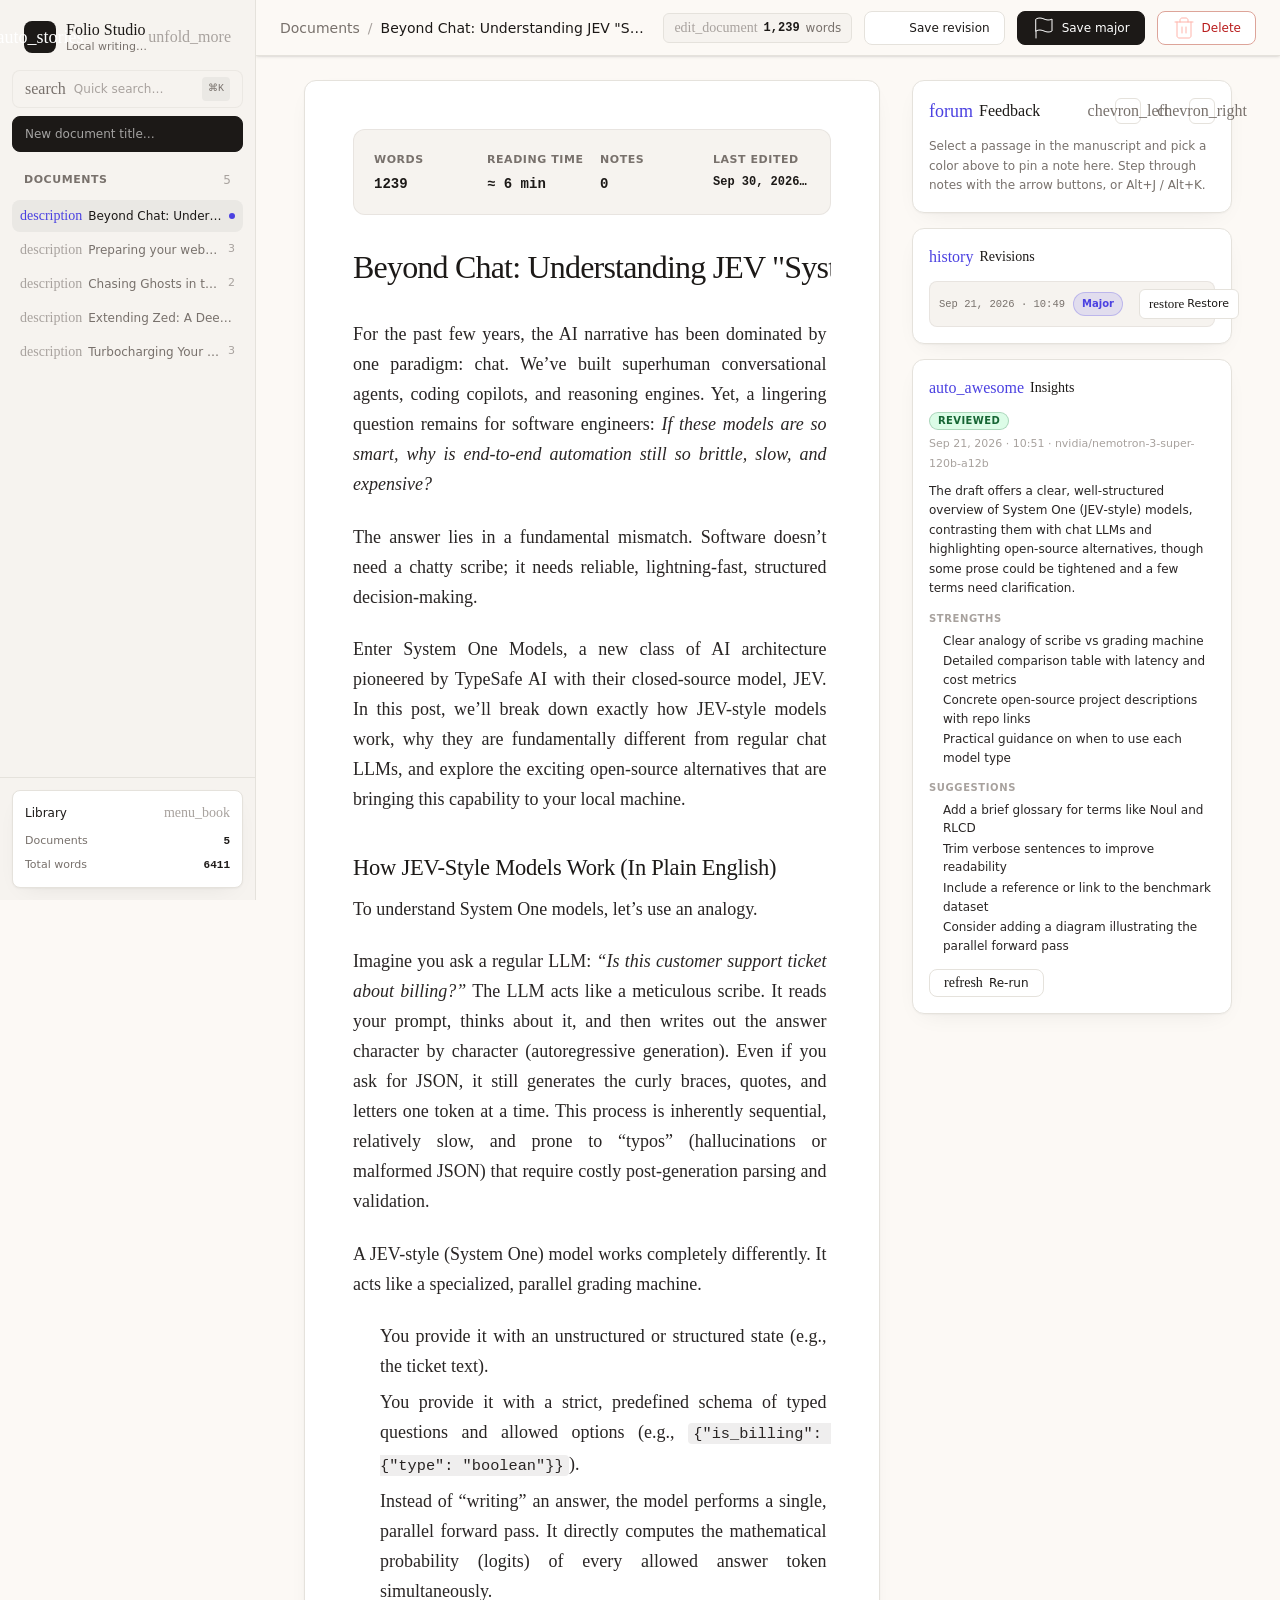
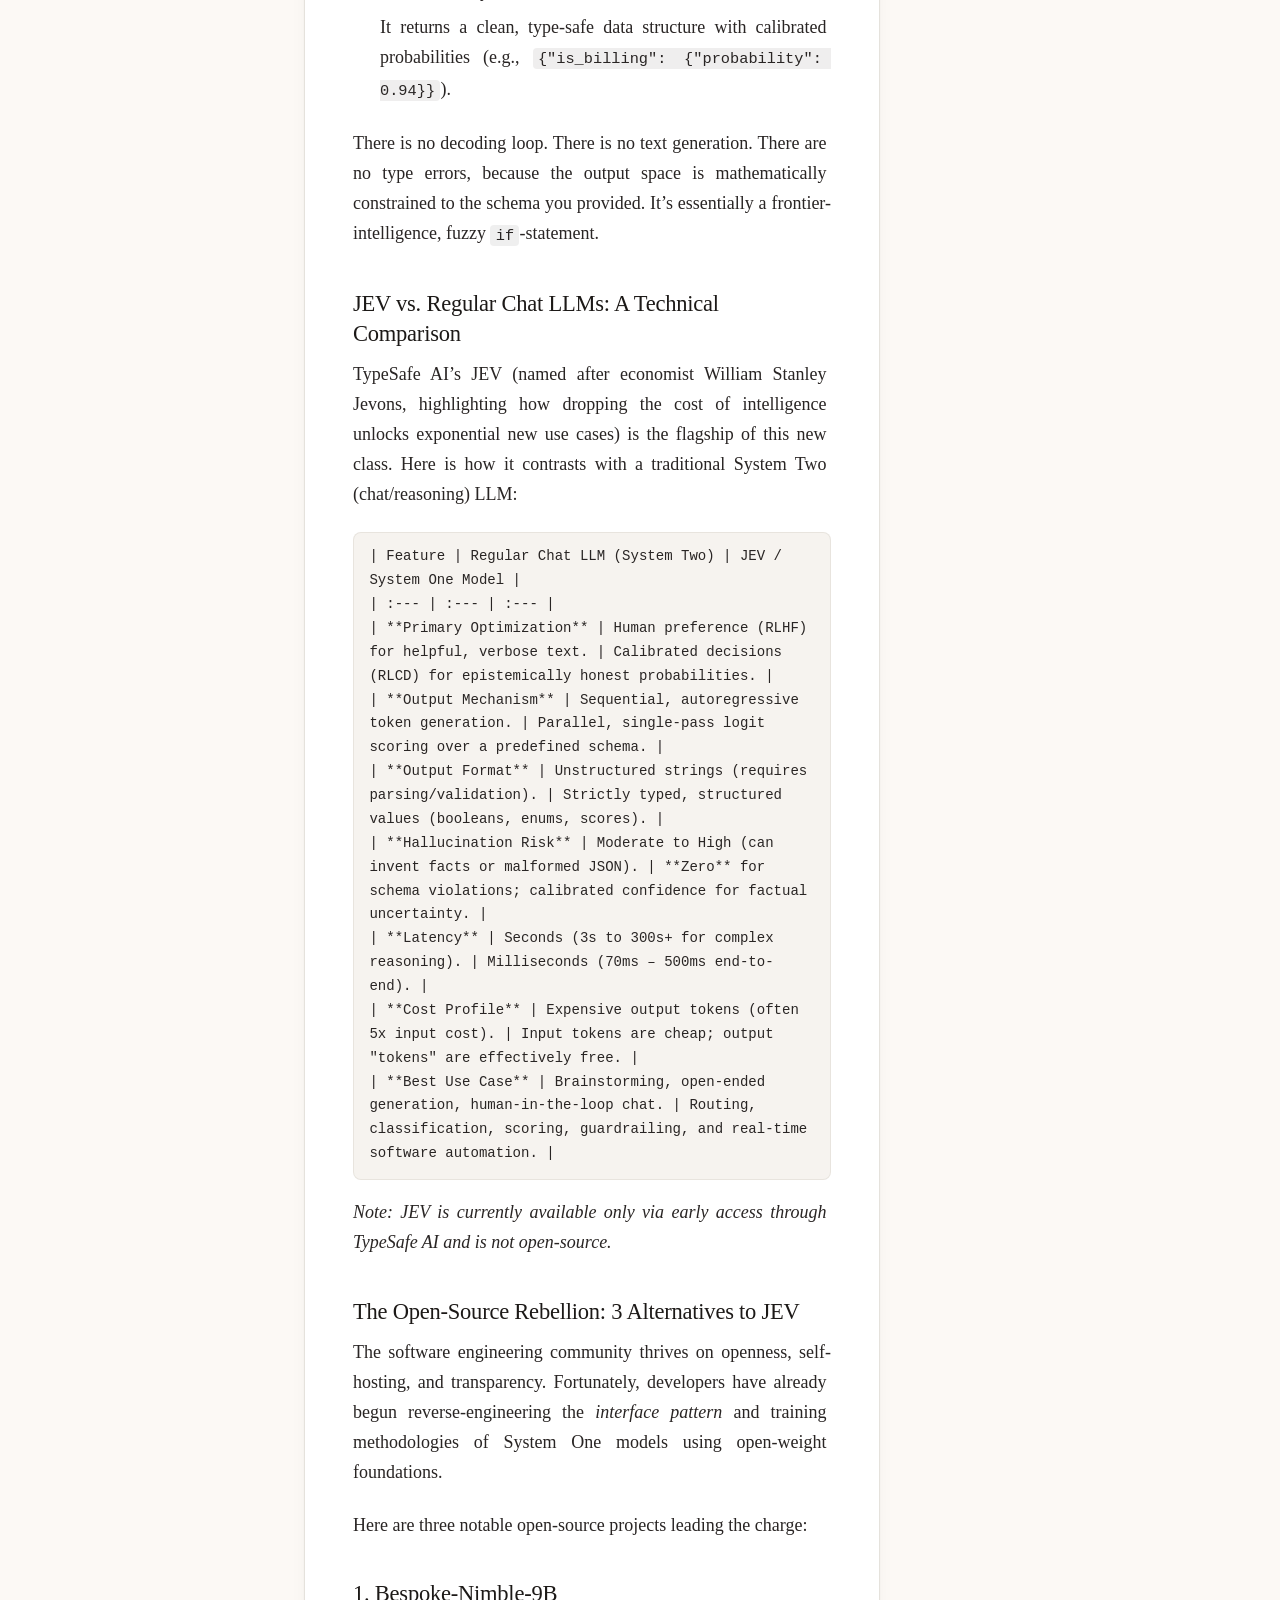
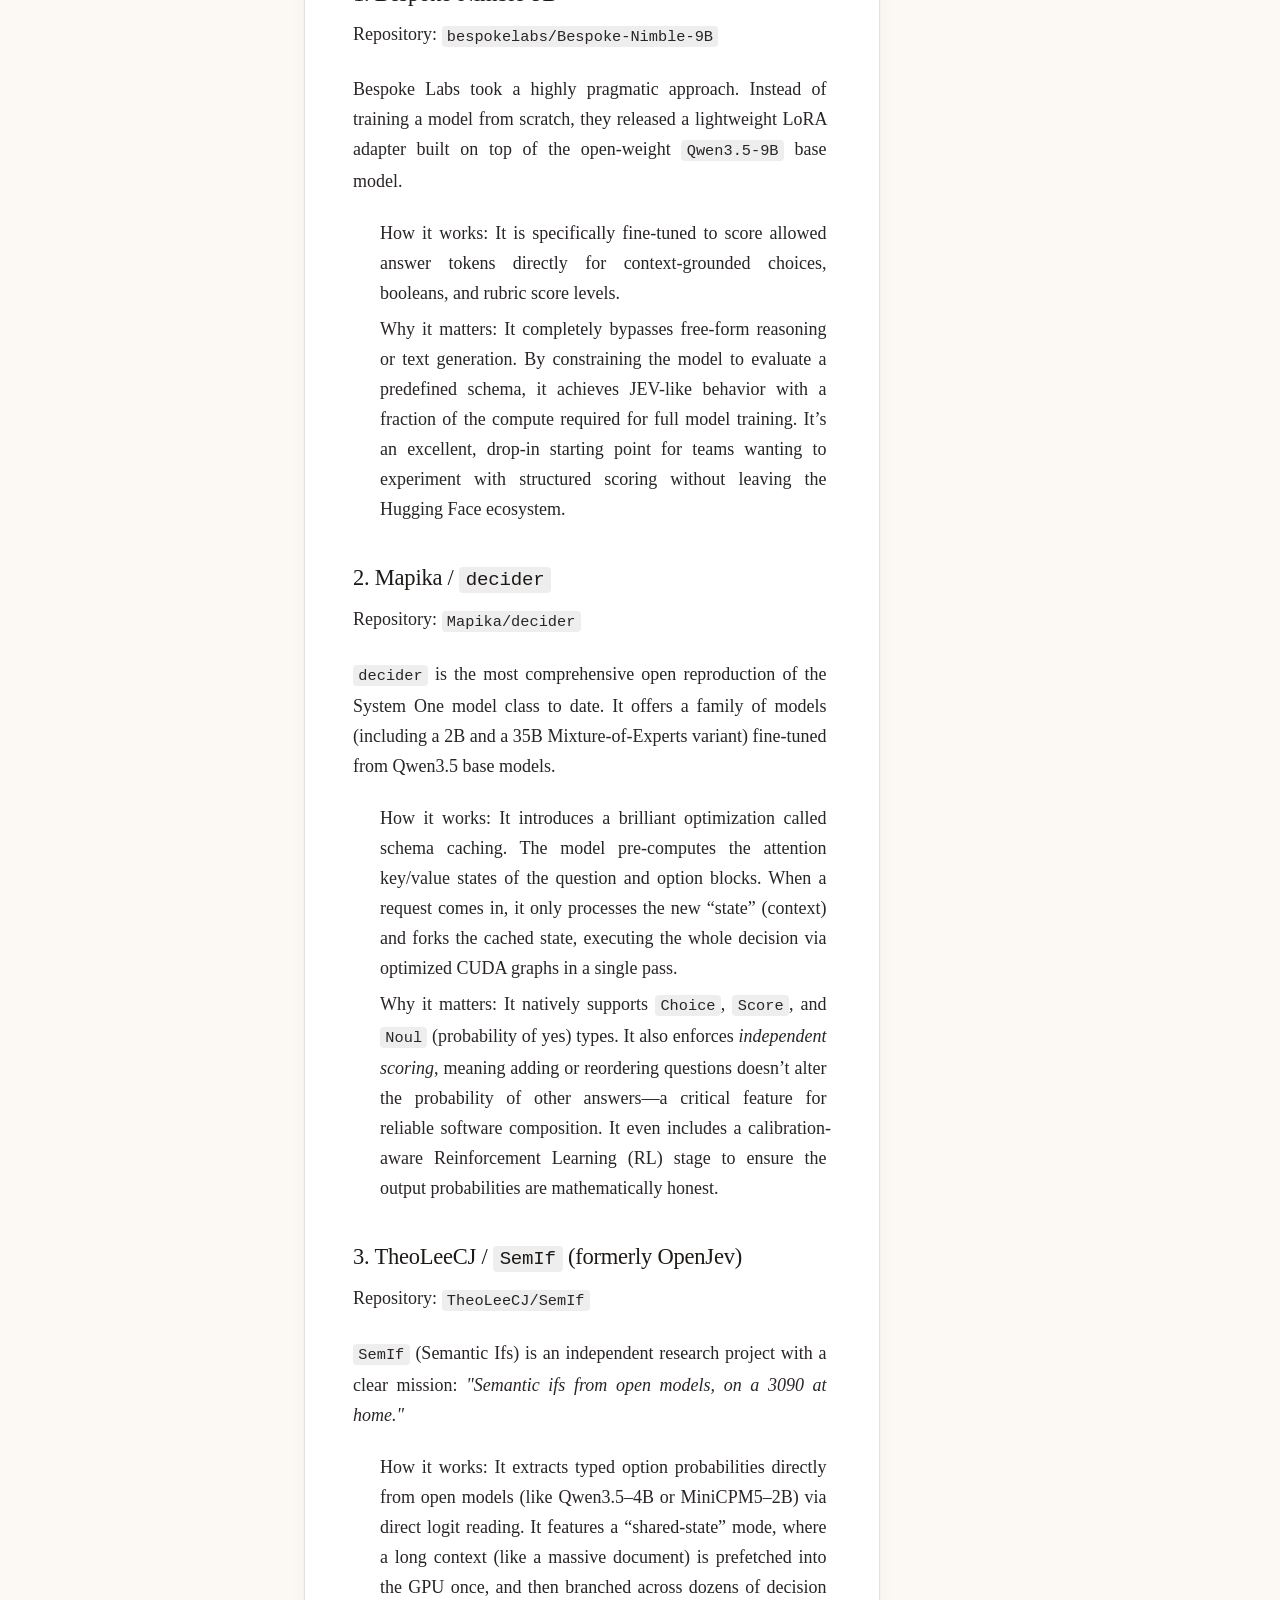
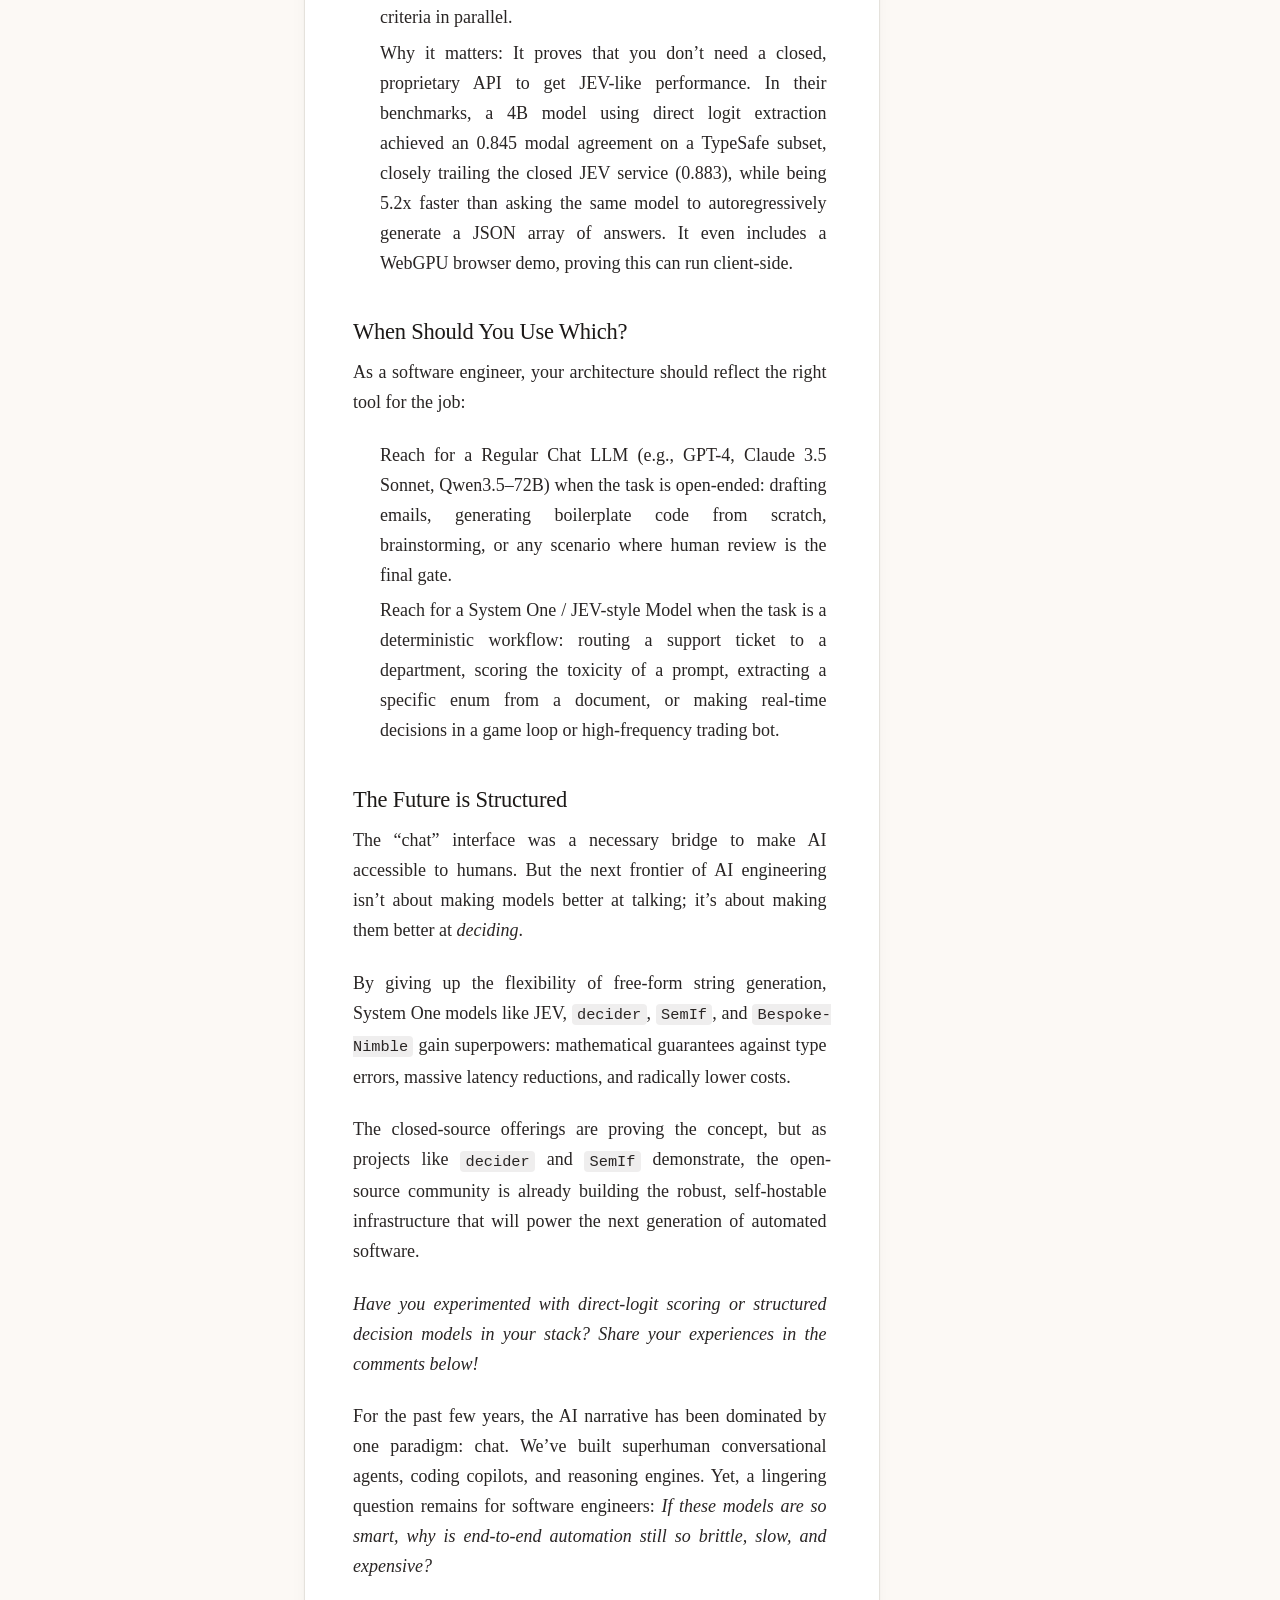
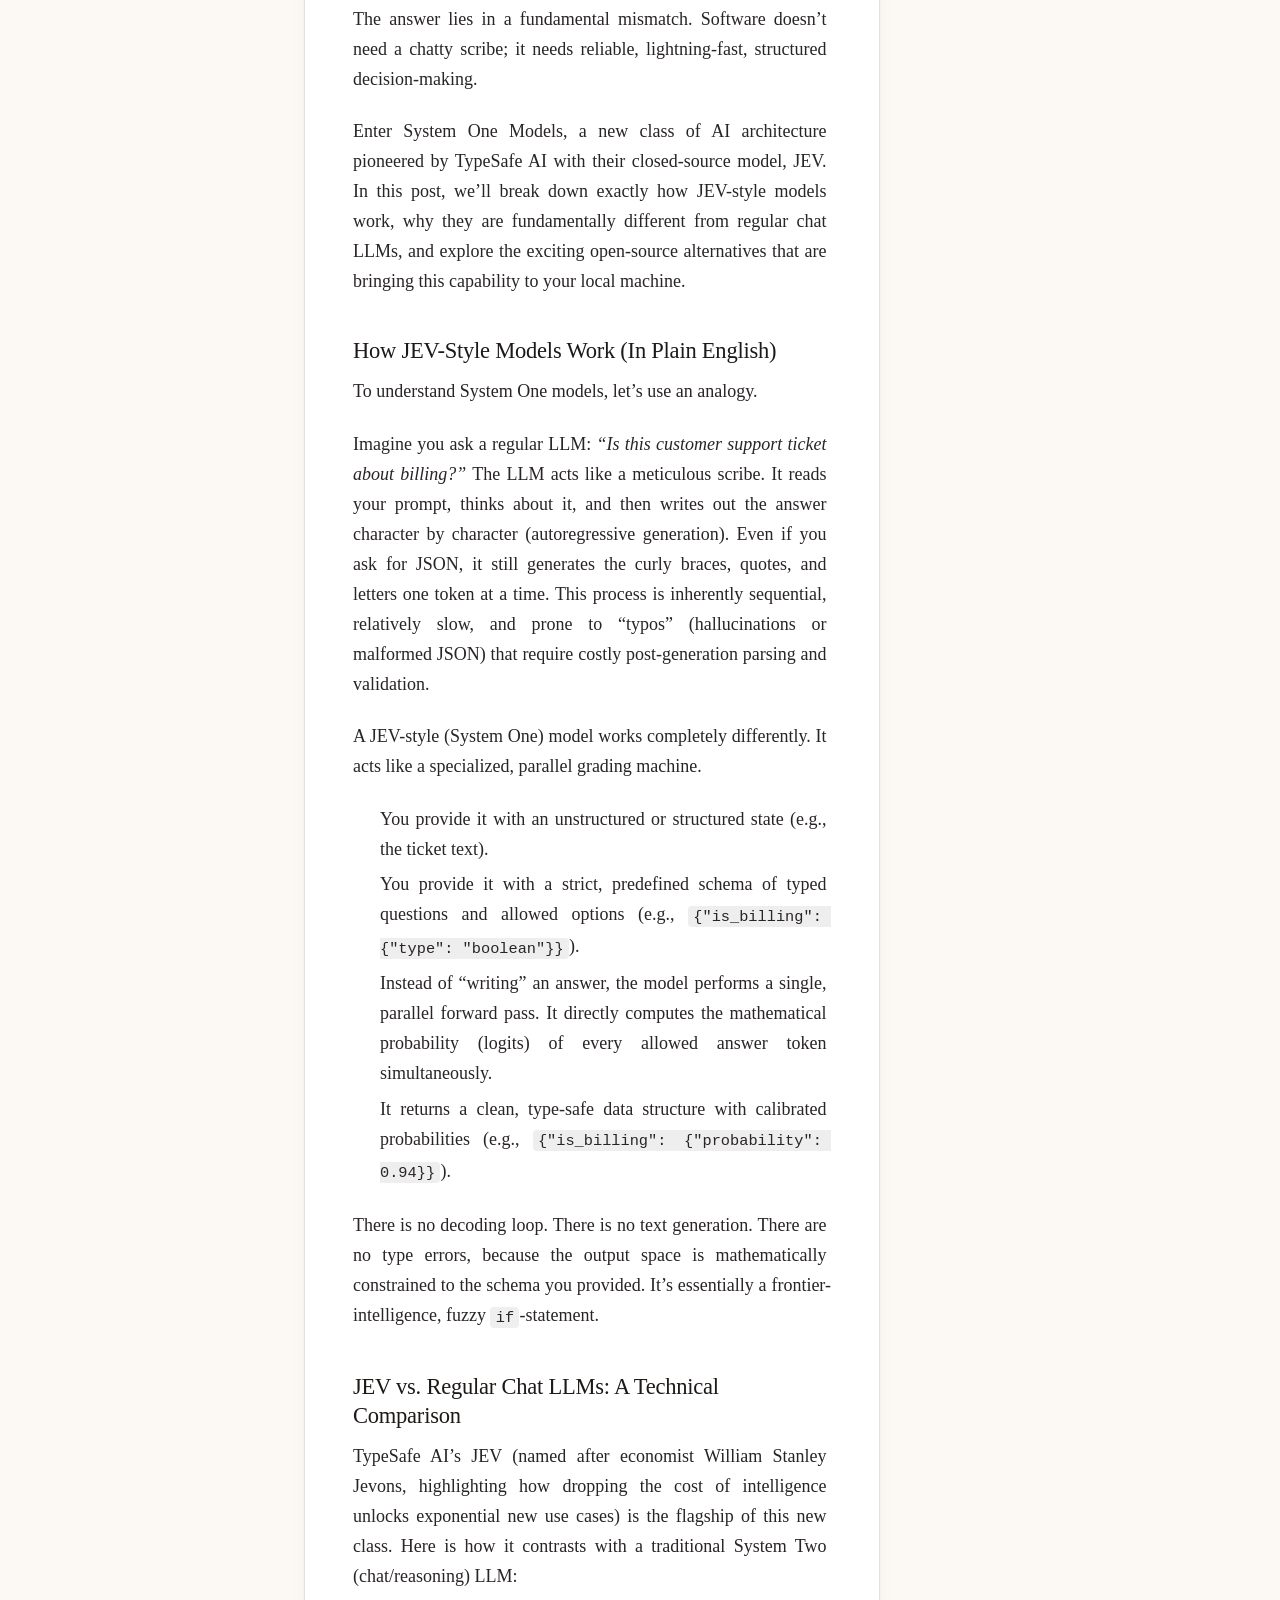
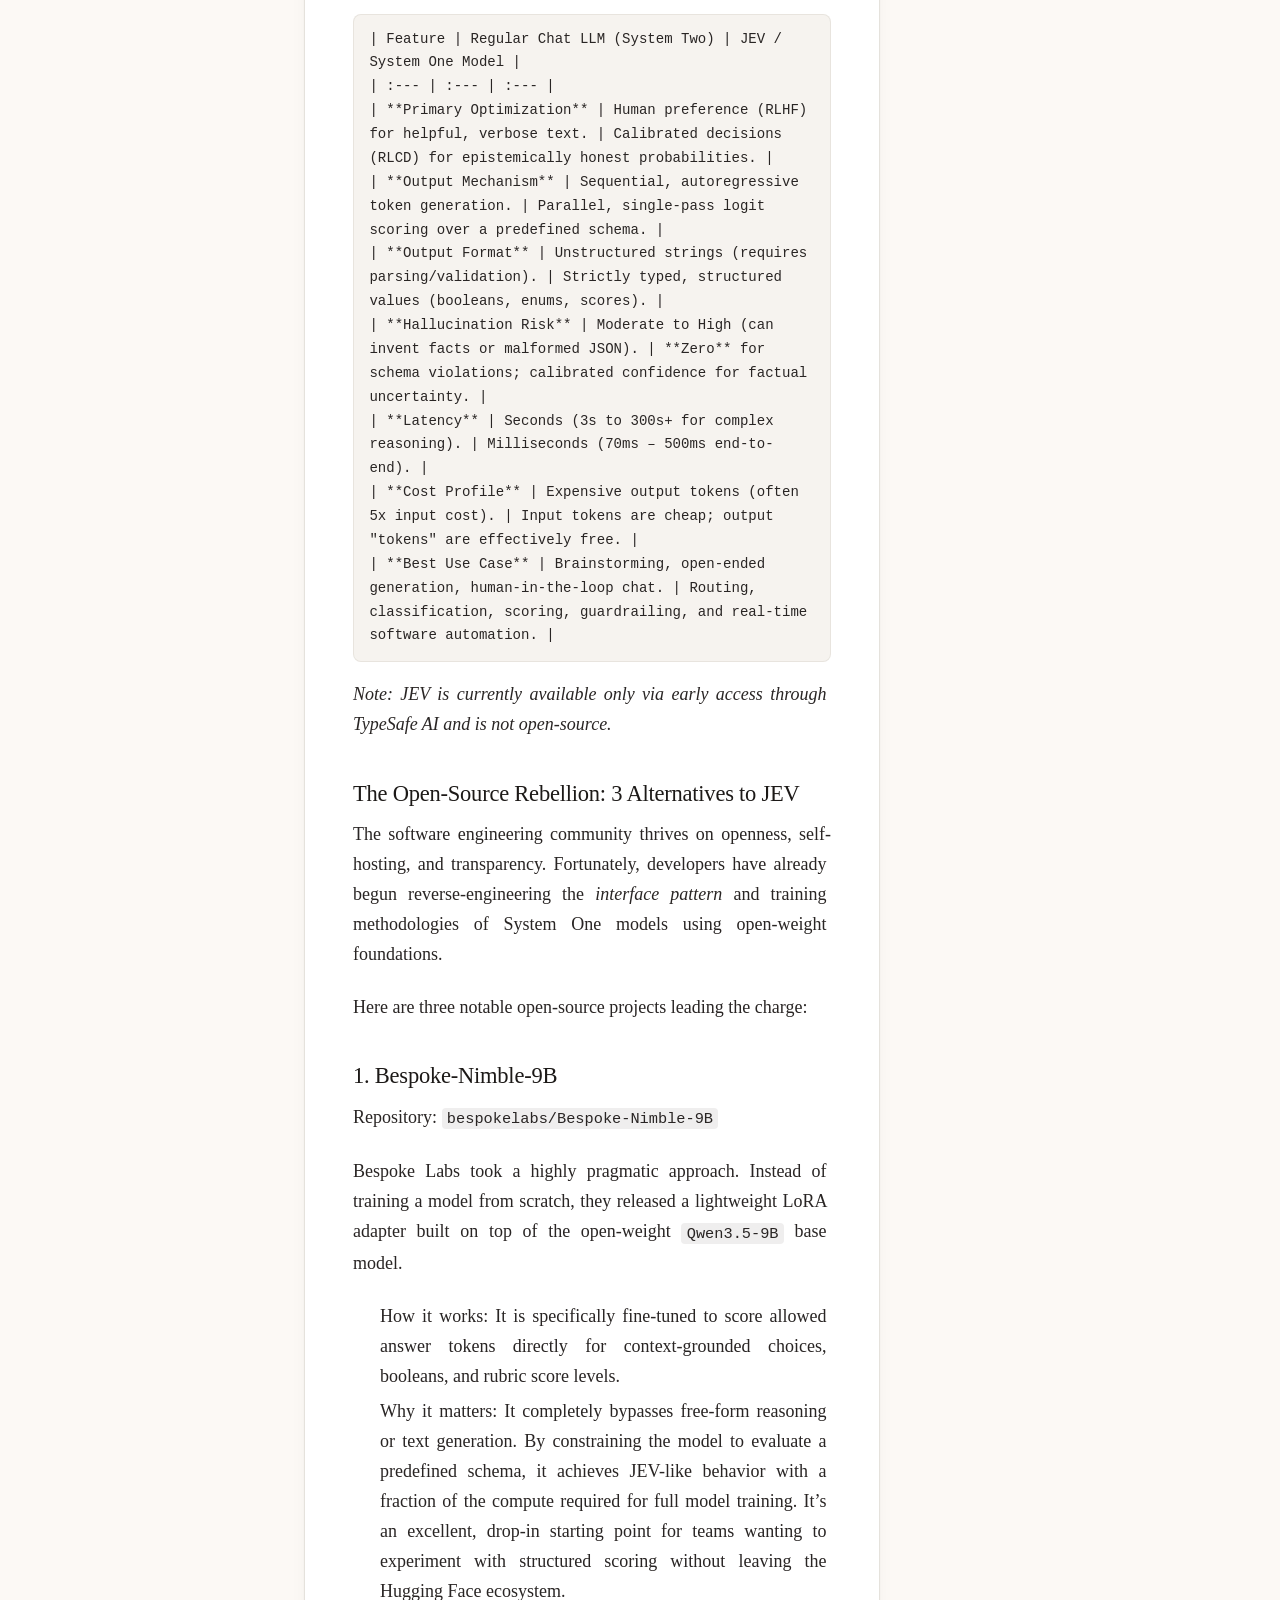
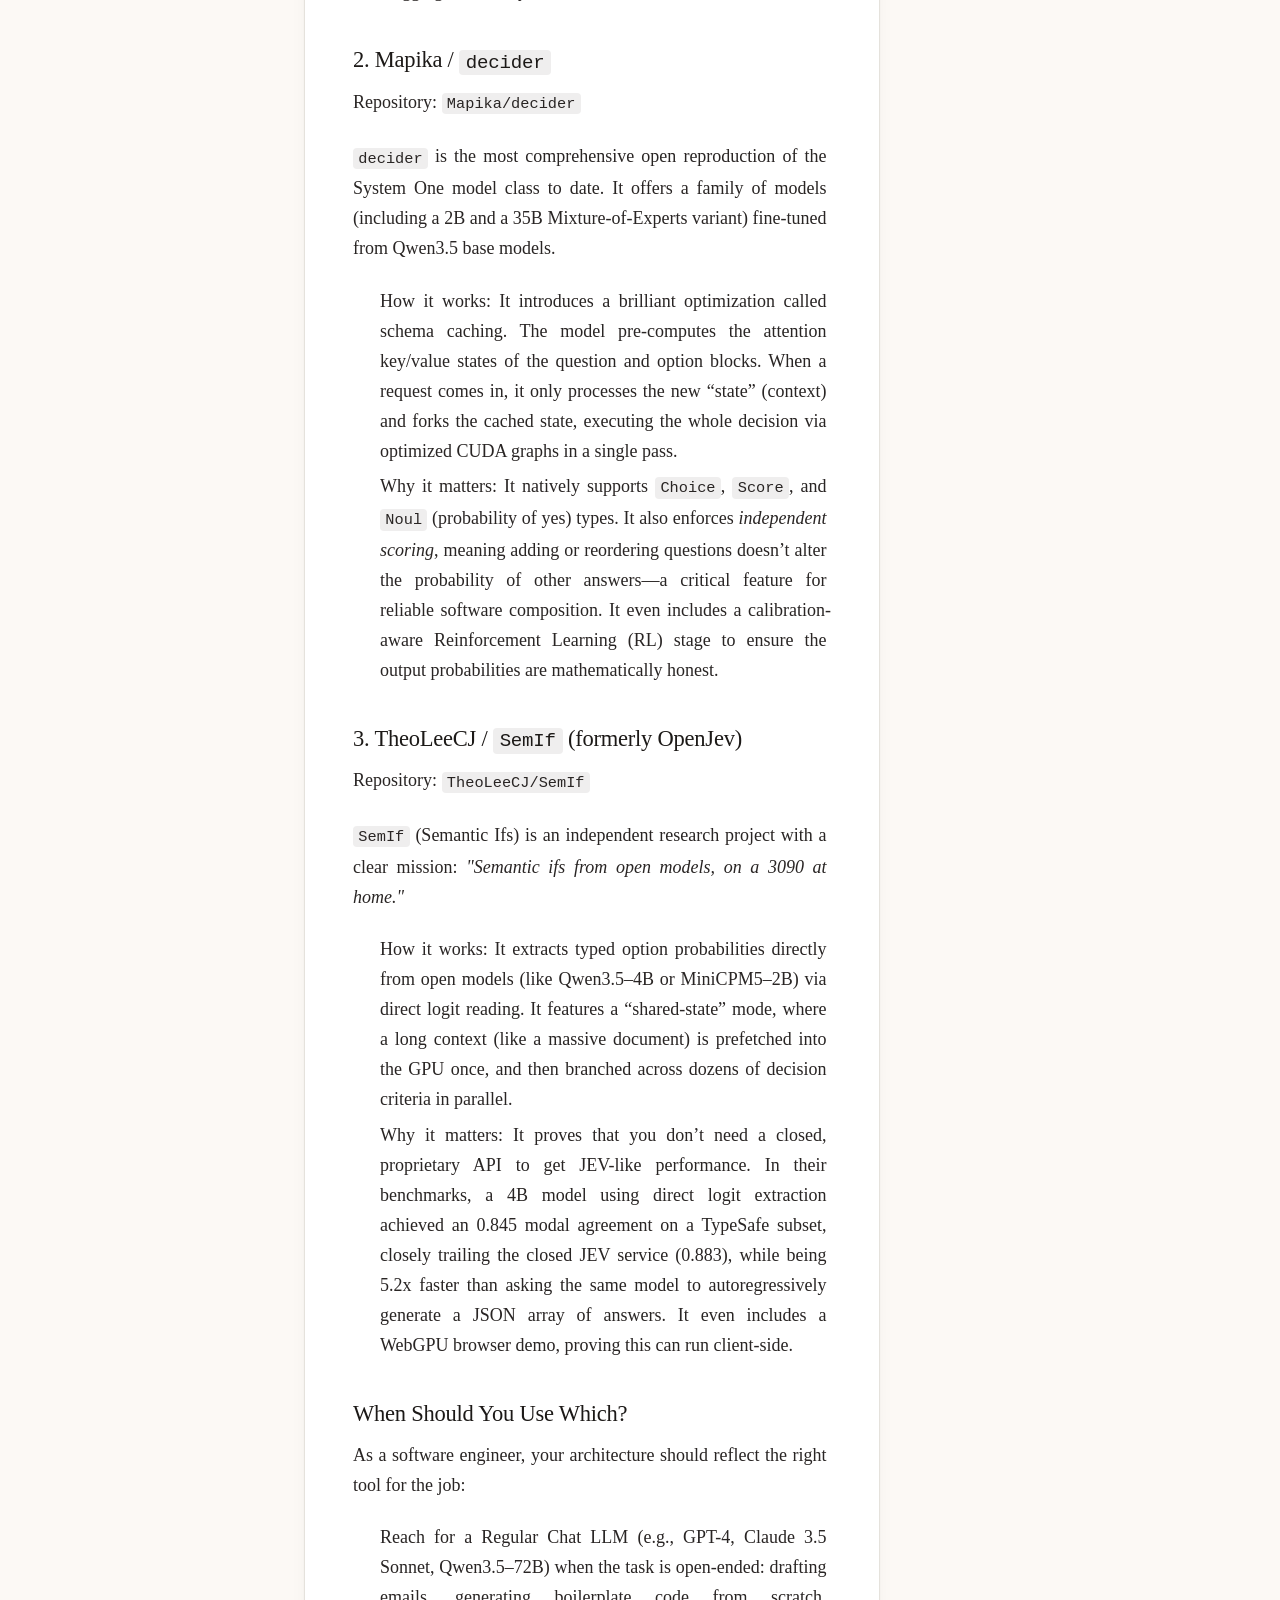
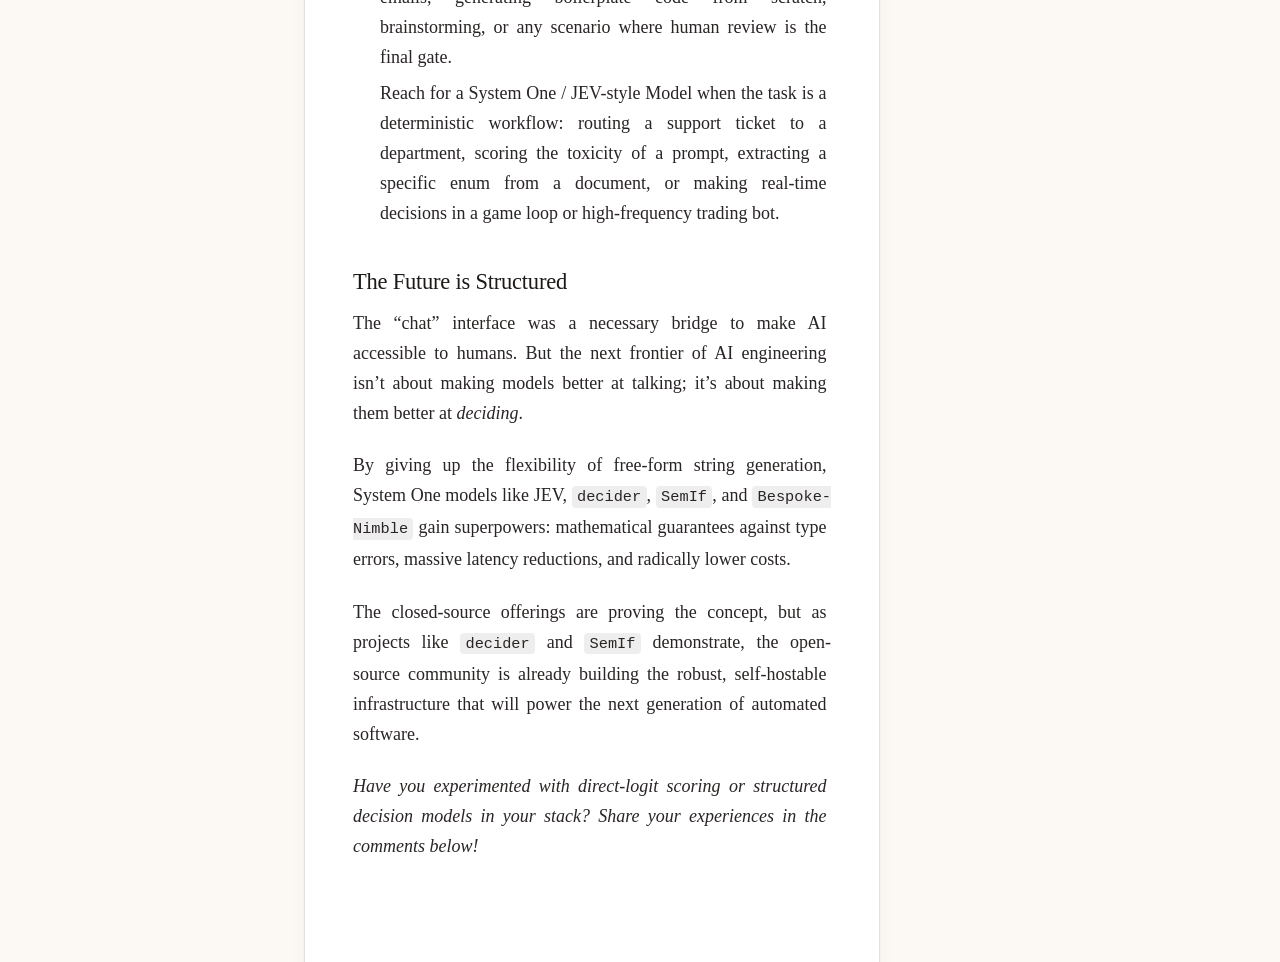
==== app_editor.html @ 04fc5bc9 "Update app_editor.html" ====
<!DOCTYPE html>
<!-- saved from url=(0080)https://writer.burro-powan.ts.net/documents/2bf9da29-5897-4792-b67c-17a2a3247270 -->
<html lang="en" data-darkreader-proxy-injected="true"><head><meta http-equiv="Content-Type" content="text/html; charset=UTF-8">
    <meta name="viewport" content="width=device-width, initial-scale=1">
    <meta name="color-scheme" content="light dark">
    <title>Beyond Chat: Understanding JEV Models</title>
    <link rel="stylesheet" href="./app_editor_files/app.css">
  <style data-tiptap-style="">.ProseMirror {
  position: relative;
}

.ProseMirror {
  word-wrap: break-word;
  white-space: pre-wrap;
  white-space: break-spaces;
  -webkit-font-variant-ligatures: none;
  font-variant-ligatures: none;
  font-feature-settings: "liga" 0; /* the above doesn't seem to work in Edge */
}

.ProseMirror [contenteditable="false"] {
  white-space: normal;
}

.ProseMirror [contenteditable="false"] [contenteditable="true"] {
  white-space: pre-wrap;
}

.ProseMirror pre {
  white-space: pre-wrap;
}

img.ProseMirror-separator {
  display: inline !important;
  border: none !important;
  margin: 0 !important;
  width: 0 !important;
  height: 0 !important;
}

.ProseMirror-gapcursor {
  display: none;
  pointer-events: none;
  position: absolute;
  margin: 0;
}

.ProseMirror-gapcursor:after {
  content: "";
  display: block;
  position: absolute;
  top: -2px;
  width: 20px;
  border-top: 1px solid black;
  animation: ProseMirror-cursor-blink 1.1s steps(2, start) infinite;
}

@keyframes ProseMirror-cursor-blink {
  to {
    visibility: hidden;
  }
}

.ProseMirror-hideselection *::selection {
  background: transparent;
}

.ProseMirror-hideselection *::-moz-selection {
  background: transparent;
}

.ProseMirror-hideselection * {
  caret-color: transparent;
}

.ProseMirror-focused .ProseMirror-gapcursor {
  display: block;
}</style><style>.htmx-indicator{opacity:0;visibility: hidden} .htmx-request .htmx-indicator, .htmx-request.htmx-indicator{opacity:1;visibility: visible;transition: opacity 200ms ease-in}</style></head>
  <body class="min-h-screen bg-page font-ui text-ink antialiased">
    
<aside class="fixed inset-y-0 left-0 z-40 flex w-64 select-none flex-col overflow-hidden border-r border-line bg-panel">
  
  <div class="px-3 pb-1 pt-3">
    <a href="https://writer.burro-powan.ts.net/" class="group flex items-center justify-between rounded-lg px-3 py-2 transition-colors hover:bg-hover">
      <span class="flex min-w-0 items-center gap-2.5">
        <span class="flex h-8 w-8 shrink-0 items-center justify-center rounded-lg bg-primary text-on-primary">
          <span class="material-symbols-outlined text-lg">auto_stories</span>
        </span>
        <span class="flex min-w-0 flex-col">
          <span class="truncate font-prose text-base font-medium leading-tight text-bright">Folio Studio</span>
          <span class="truncate text-[11px] leading-tight text-muted">Local writing workshop</span>
        </span>
      </span>
      <span class="material-symbols-outlined text-base text-faint transition-colors group-hover:text-muted">unfold_more</span>
    </a>
  </div>

  
  <div class="px-3 pb-2 pt-1">
    <label class="flex cursor-text items-center gap-2 rounded-lg border border-line/60 bg-well px-3 py-1.5 text-muted transition-colors hover:text-ink focus-within:border-accent/60 focus-within:text-ink">
      <span class="material-symbols-outlined text-base">search</span>
      <input id="doc-search" type="text" placeholder="Quick search…" class="min-w-0 flex-1 bg-transparent text-xs text-ink placeholder:text-faint focus:outline-none">
      <span class="rounded bg-active px-1.5 py-0.5 font-mono text-[10px] font-medium text-muted">⌘K</span>
    </label>
  </div>

  
  <div class="px-3 pb-3">
    <form method="post" action="https://writer.burro-powan.ts.net/documents">
      <input type="text" name="title" required="" maxlength="200" placeholder="New document title…" class="h-9 w-full rounded-lg border border-primary bg-primary px-3 text-xs font-medium text-on-primary placeholder:text-on-primary/60 focus:outline-none focus:ring-1 focus:ring-accent">
    </form>
  </div>

  
  <nav class="flex-1 overflow-y-auto px-3 pb-4">
    <div class="flex items-center justify-between px-3 py-1.5">
      <span class="text-[11px] font-semibold uppercase tracking-wider text-muted">Documents</span>
      <span class="text-xs font-medium text-faint">5</span>
    </div>
    <div id="doc-list" class="mt-1 space-y-0.5">
      
      <a href="https://writer.burro-powan.ts.net/documents/2bf9da29-5897-4792-b67c-17a2a3247270" data-title="Beyond Chat: Understanding JEV Models" class="doc-filter-row group flex items-center gap-1.5 rounded-lg px-2 py-1.5 text-xs transition-colors bg-active font-medium text-ink">
        <span class="material-symbols-outlined text-sm text-accent">description</span>
        <span class="min-w-0 flex-1 truncate">Beyond Chat: Understanding JEV Models</span>
        
        
        <span class="h-1.5 w-1.5 shrink-0 rounded-full bg-accent"></span>
        
      </a>
      
      <a href="https://writer.burro-powan.ts.net/documents/c656e69a-06a8-45d2-a833-303d5b668616" data-title="Preparing your website or app for Black&nbsp;Friday" class="doc-filter-row group flex items-center gap-1.5 rounded-lg px-2 py-1.5 text-xs transition-colors text-muted hover:bg-hover hover:text-ink">
        <span class="material-symbols-outlined text-sm text-faint group-hover:text-muted">description</span>
        <span class="min-w-0 flex-1 truncate">Preparing your website or app for Black&nbsp;Friday</span>
        
        <span class="text-[11px] font-medium text-faint">3</span>
        
        
      </a>
      
      <a href="https://writer.burro-powan.ts.net/documents/ddf5c2e3-0e34-4d1f-b334-9a085a2d91da" data-title="Chasing Ghosts in the Machine: Debugging a File Descriptor Leak in Python’s exchangelib" class="doc-filter-row group flex items-center gap-1.5 rounded-lg px-2 py-1.5 text-xs transition-colors text-muted hover:bg-hover hover:text-ink">
        <span class="material-symbols-outlined text-sm text-faint group-hover:text-muted">description</span>
        <span class="min-w-0 flex-1 truncate">Chasing Ghosts in the Machine: Debugging a File Descriptor Leak in Python’s exchangelib</span>
        
        <span class="text-[11px] font-medium text-faint">2</span>
        
        
      </a>
      
      <a href="https://writer.burro-powan.ts.net/documents/76bc5e8b-1538-4b2d-88b9-bdb296cc49e7" data-title="Extending Zed: A Deep Dive into Building the pylyzer-zed Language Server Extension" class="doc-filter-row group flex items-center gap-1.5 rounded-lg px-2 py-1.5 text-xs transition-colors text-muted hover:bg-hover hover:text-ink">
        <span class="material-symbols-outlined text-sm text-faint group-hover:text-muted">description</span>
        <span class="min-w-0 flex-1 truncate">Extending Zed: A Deep Dive into Building the pylyzer-zed Language Server Extension</span>
        
        
      </a>
      
      <a href="https://writer.burro-powan.ts.net/documents/be77ddf0-6e7c-4039-9af1-504c463198b2" data-title="Turbocharging Your Python&nbsp;Workflow" class="doc-filter-row group flex items-center gap-1.5 rounded-lg px-2 py-1.5 text-xs transition-colors text-muted hover:bg-hover hover:text-ink">
        <span class="material-symbols-outlined text-sm text-faint group-hover:text-muted">description</span>
        <span class="min-w-0 flex-1 truncate">Turbocharging Your Python&nbsp;Workflow</span>
        
        <span class="text-[11px] font-medium text-faint">3</span>
        
        
      </a>
      
    </div>
  </nav>

  
  <div class="border-t border-line p-3">
    <div class="elev rounded-lg border border-line bg-card p-3">
      <div class="mb-2 flex items-center justify-between">
        <span class="text-xs font-medium text-ink">Library</span>
        <span class="material-symbols-outlined text-sm text-faint">menu_book</span>
      </div>
      <div class="flex items-center justify-between text-[11px] text-muted">
        <span>Documents</span>
        <span class="font-mono font-semibold text-ink">5</span>
      </div>
      <div class="mt-1 flex items-center justify-between text-[11px] text-muted">
        <span>Total words</span>
        <span class="font-mono font-semibold text-ink">6411</span>
      </div>
    </div>
  </div>
</aside>

<div class="pl-64">
  <header class="fixed left-64 right-0 top-0 z-30 h-14 border-b border-line bg-page/95 shadow-sm backdrop-blur-md">
    <div class="flex h-14 w-full items-center justify-between gap-4 px-6">
      <nav class="flex min-w-0 items-center gap-2 text-sm">
        <a href="https://writer.burro-powan.ts.net/" class="shrink-0 text-muted transition-colors hover:text-ink">Documents</a>
        <span class="shrink-0 text-faint">/</span>
        <span id="crumb-title" class="truncate font-medium text-ink">Beyond Chat: Understanding JEV "System One" Models and Their Open-Source Alternatives</span>
      </nav>
      <div class="flex shrink-0 items-center gap-3">
        <div class="flex items-center gap-1.5 rounded-md border border-line bg-panel px-2.5 py-1 text-xs text-muted">
          <span class="material-symbols-outlined text-sm text-faint">edit_document</span>
          <span id="word-count" class="font-mono font-semibold text-ink">1,239</span>
          <span>words</span>
        </div>
        <button id="save-revision" class="btn" hx-post="/documents/2bf9da29-5897-4792-b67c-17a2a3247270/revisions" hx-vals="{&quot;is_major&quot;: &quot;false&quot;}" hx-target="#revision-list" title="Snapshot the working copy">
<svg xmlns="http://www.w3.org/2000/svg" width="24" height="24" viewBox="0 0 24 24" fill="none" stroke="#fff" stroke-width="1" stroke-linecap="round" stroke-linejoin="round"><path d="M10 2v3a1 1 0 0 0 1 1h5"></path><path d="M18 18v-6a1 1 0 0 0-1-1h-6a1 1 0 0 0-1 1v6"></path><path d="M18 22H4a2 2 0 0 1-2-2V6"></path><path d="M8 18a2 2 0 0 1-2-2V4a2 2 0 0 1 2-2h9.172a2 2 0 0 1 1.414.586l2.828 2.828A2 2 0 0 1 22 6.828V16a2 2 0 0 1-2.01 2z"></path></svg> 
          Save revision
        </button>
        <button id="save-major" class="btn btn-primary" hx-post="/documents/2bf9da29-5897-4792-b67c-17a2a3247270/revisions" hx-vals="{&quot;is_major&quot;: &quot;true&quot;}" hx-target="#revision-list" title="Snapshot and flag as a milestone">
<svg xmlns="http://www.w3.org/2000/svg" width="24" height="24" viewBox="0 0 24 24" fill="none" stroke="#fff" stroke-width="1" stroke-linecap="round" stroke-linejoin="round"><path d="M4 15s1-1 4-1 5 2 8 2 4-1 4-1V3s-1 1-4 1-5-2-8-2-4 1-4 1z"></path><line x1="4" x2="4" y1="22" y2="15"></line></svg> 
          Save major
        </button>
        <button id="delete-doc" class="btn btn-danger" hx-delete="/documents/2bf9da29-5897-4792-b67c-17a2a3247270" hx-swap="none">
<svg xmlns="http://www.w3.org/2000/svg" width="24" height="24" viewBox="0 0 24 24" fill="none" stroke="#ffb4ab" stroke-width="1" stroke-linecap="round" stroke-linejoin="round"><path d="M3 6h18"></path><path d="M19 6v14c0 1-1 2-2 2H7c-1 0-2-1-2-2V6"></path><path d="M8 6V4c0-1 1-2 2-2h4c1 0 2 1 2 2v2"></path><line x1="10" x2="10" y1="11" y2="17"></line><line x1="14" x2="14" y1="11" y2="17"></line></svg> 
          Delete
        </button>
      </div>
    </div>
  </header>

  <main class="mx-auto flex w-full max-w-[1440px] flex-col items-start gap-8 px-6 pt-20 lg:px-12 xl:flex-row">
    
    <section class="w-full min-w-0 max-w-[800px] xl:mx-0">
      <article class="elev relative w-full rounded-xl border border-line bg-card p-8 sm:p-12">
        <div class="mb-8 rounded-xl border border-line/80 bg-well p-5">
          <div class="grid grid-cols-2 gap-4 md:grid-cols-4">
            <div>
              <span class="block text-[11px] font-semibold uppercase tracking-wider text-muted">Words</span>
              <span class="mt-1 block font-mono text-sm font-semibold text-ink">1239</span>
            </div>
            <div>
              <span class="block text-[11px] font-semibold uppercase tracking-wider text-muted">Reading time</span>
              <span class="mt-1 block font-mono text-sm font-semibold text-ink">≈ 6 min</span>
            </div>
            <div>
              <span class="block text-[11px] font-semibold uppercase tracking-wider text-muted">Notes</span>
              <span class="mt-1 block font-mono text-sm font-semibold text-ink">0</span>
            </div>
            <div>
              <span class="block text-[11px] font-semibold uppercase tracking-wider text-muted">Last edited</span>
              <span class="mt-1 block truncate font-mono text-xs font-semibold text-ink">Sep 30, 2026 · 15:03</span>
            </div>
          </div>
        </div>

        <header class="mb-8">
          <input id="doc-title" name="title" type="text" value="Beyond Chat: Understanding JEV &quot;System One&quot; Models and Their Open-Source Alternatives" maxlength="200" aria-label="Document title" class="w-full rounded bg-transparent font-prose text-title-lg font-normal tracking-tight text-bright focus:outline-none focus:ring-1 focus:ring-accent/40" hx-post="/documents/2bf9da29-5897-4792-b67c-17a2a3247270" hx-trigger="change delay:800ms" hx-swap="none" hx-on::after-request="if (event.detail.requestError) this.value = this.defaultValue">
        </header>

        <div id="toolbar-slot"><div class="editor-toolbar" id="editor-toolbar"><button class="tb-btn" type="button" title="Bold"><span class="material-symbols-outlined">format_bold</span></button><button class="tb-btn" type="button" title="Italic"><span class="material-symbols-outlined">format_italic</span></button><button class="tb-btn" type="button" title="Strikethrough"><span class="material-symbols-outlined">format_strikethrough</span></button><span class="tb-sep"></span><button class="tb-btn" type="button" title="Heading 1"><span class="material-symbols-outlined">format_h1</span></button><button class="tb-btn" type="button" title="Heading 2"><span class="material-symbols-outlined">format_h2</span></button><button class="tb-btn" type="button" title="Heading 3"><span class="material-symbols-outlined">format_h3</span></button><span class="tb-sep"></span><button class="tb-btn" type="button" title="Bulleted list"><span class="material-symbols-outlined">format_list_bulleted</span></button><button class="tb-btn" type="button" title="Numbered list"><span class="material-symbols-outlined">format_list_numbered</span></button><button class="tb-btn" type="button" title="Quote"><span class="material-symbols-outlined">format_quote</span></button><button class="tb-btn" type="button" title="Code block"><span class="material-symbols-outlined">code</span></button><button class="tb-btn" type="button" title="Scene break"><span class="material-symbols-outlined">horizontal_rule</span></button><span class="tb-sep"></span><button type="button" class="hl-dot hl-dot-amber" title="Highlight as amber" data-color="amber" disabled="" style="opacity: 0.35;"></button><button type="button" class="hl-dot hl-dot-sky" title="Highlight as sky" data-color="sky" disabled="" style="opacity: 0.35;"></button><button type="button" class="hl-dot hl-dot-rose" title="Highlight as rose" data-color="rose" disabled="" style="opacity: 0.35;"></button><button type="button" class="hl-dot hl-dot-emerald" title="Highlight as emerald" data-color="emerald" disabled="" style="opacity: 0.35;"></button></div></div>
        <div id="editor" class="editor-surface" data-doc-id="2bf9da29-5897-4792-b67c-17a2a3247270" data-placeholder="Start writing…"><div contenteditable="true" role="textbox" data-placeholder="Start writing…" translate="no" class="tiptap ProseMirror" tabindex="0"><p id="c502b643-d254-402c-8965-44507cd25579">For the past few years, the AI narrative has been dominated by one paradigm: chat. We’ve built superhuman conversational agents, coding copilots, and reasoning engines. Yet, a lingering question remains for software engineers: <em>If these models are so smart, why is end-to-end automation still so brittle, slow, and expensive?</em></p><p id="02db1173-d62e-4a63-a49c-142f773dd1f9">The answer lies in a fundamental mismatch. Software doesn’t need a chatty scribe; it needs reliable, lightning-fast, structured decision-making.</p><p id="dac99935-11d4-4d51-82cc-659507f4f48d">Enter System One Models, a new class of AI architecture pioneered by TypeSafe AI with their closed-source model, JEV. In this post, we’ll break down exactly how JEV-style models work, why they are fundamentally different from regular chat LLMs, and explore the exciting open-source alternatives that are bringing this capability to your local machine.</p><h3 level="3" id="dcde8a09-b2d9-40a7-9c76-4774b34f5e56">How JEV-Style Models Work (In Plain&nbsp;English)</h3><p id="45e10dee-8c0c-4634-8716-e60daab0245c">To understand System One models, let’s use an analogy.</p><p id="6ac78726-359e-4313-91de-1e71a878ea75">Imagine you ask a regular LLM: <em>“Is this customer support ticket about billing?”</em> The LLM acts like a meticulous scribe. It reads your prompt, thinks about it, and then writes out the answer character by character (autoregressive generation). Even if you ask for JSON, it still generates the curly braces, quotes, and letters one token at a time. This process is inherently sequential, relatively slow, and prone to “typos” (hallucinations or malformed JSON) that require costly post-generation parsing and validation.</p><p id="bfb79b33-5a29-4d41-ba75-caa09bf93234">A JEV-style (System One) model works completely differently. It acts like a specialized, parallel grading machine.</p><ol id="bf19cb82-3484-442c-927b-8ff5ac827e85"><li id="ad143f35-376e-4b60-8f0e-58fd69a45208"><p id="4c5ab1b2-28ba-4bb6-b034-80fb3980c071">You provide it with an unstructured or structured state (e.g., the ticket text).</p></li><li id="68d68939-2ec9-4d1e-9441-b28938c7bbda"><p id="f539160c-459a-4b44-9b80-3c578f92b22b">You provide it with a strict, predefined schema of typed questions and allowed options (e.g., <code>{"is_billing": {"type": "boolean"}}</code>).</p></li><li id="0943690e-40c4-4cc2-9669-1e14ae42078f"><p id="c18f9cc4-8f35-4edd-aa88-8dc0fd108710">Instead of “writing” an answer, the model performs a single, parallel forward pass. It directly computes the mathematical probability (logits) of every allowed answer token simultaneously.</p></li><li id="bd15e533-56c8-4a8f-824f-2fca4607af52"><p id="63713e27-267b-49bf-a22f-c464b91792ab">It returns a clean, type-safe data structure with calibrated probabilities (e.g., <code>{"is_billing": {"probability": 0.94}}</code>).</p></li></ol><p id="a86a8bd9-213a-4827-8e34-f9633f4a6c41">There is no decoding loop. There is no text generation. There are no type errors, because the output space is mathematically constrained to the schema you provided. It’s essentially a frontier-intelligence, fuzzy <code>if</code>-statement.</p><h3 level="3" id="53a79647-755c-4c96-b3ae-5f03cc322cc7">JEV vs. Regular Chat LLMs: A Technical Comparison</h3><p id="a4fd4efc-b1fc-4b77-b6d6-01601743bcfb">TypeSafe AI’s JEV (named after economist William Stanley Jevons, highlighting how dropping the cost of intelligence unlocks exponential new use cases) is the flagship of this new class. Here is how it contrasts with a traditional System Two (chat/reasoning) LLM:</p><pre id="f6321de2-2def-4a2a-9a7e-27b8dca0ac2b"><code>| Feature | Regular Chat LLM (System Two) | JEV / System One Model |
| :--- | :--- | :--- |
| **Primary Optimization** | Human preference (RLHF) for helpful, verbose text. | Calibrated decisions (RLCD) for epistemically honest probabilities. |
| **Output Mechanism** | Sequential, autoregressive token generation. | Parallel, single-pass logit scoring over a predefined schema. |
| **Output Format** | Unstructured strings (requires parsing/validation). | Strictly typed, structured values (booleans, enums, scores). |
| **Hallucination Risk** | Moderate to High (can invent facts or malformed JSON). | **Zero** for schema violations; calibrated confidence for factual uncertainty. |
| **Latency** | Seconds (3s to 300s+ for complex reasoning). | Milliseconds (70ms – 500ms end-to-end). |
| **Cost Profile** | Expensive output tokens (often 5x input cost). | Input tokens are cheap; output "tokens" are effectively free. |
| **Best Use Case** | Brainstorming, open-ended generation, human-in-the-loop chat. | Routing, classification, scoring, guardrailing, and real-time software automation. |</code></pre><p id="9695c4fa-1df3-4505-9cb7-c7471094086c"><em>Note: JEV is currently available only via early access through TypeSafe AI and is not open-source.</em></p><h3 level="3" id="17015f6a-4778-4b67-8f6f-05de75d66603">The Open-Source Rebellion: 3 Alternatives to&nbsp;JEV</h3><p id="7486c43f-9b06-45df-beb0-41e69d872776">The software engineering community thrives on openness, self-hosting, and transparency. Fortunately, developers have already begun reverse-engineering the <em>interface pattern</em> and training methodologies of System One models using open-weight foundations.</p><p id="7936f71d-d980-4478-a676-7b9d03044b06">Here are three notable open-source projects leading the charge:</p><h3 level="3" id="a993f804-ed66-49fa-9a73-702583a3d397">1. Bespoke-Nimble-9B</h3><p id="5e398650-84ea-4be0-8a0b-5ef599900443">Repository: <code>bespokelabs/Bespoke-Nimble-9B</code></p><p id="4589dff7-b464-45f6-8e32-de295eecab0d">Bespoke Labs took a highly pragmatic approach. Instead of training a model from scratch, they released a lightweight LoRA adapter built on top of the open-weight <code>Qwen3.5-9B</code> base model.</p><ul id="df3df052-80c6-4074-9340-01f3c3e205d0"><li id="e9beaf09-fa33-45b4-aa79-8fefec4187bd"><p id="fece8259-5b5c-4e61-bbd6-acaae185e0f5">How it works: It is specifically fine-tuned to score allowed answer tokens directly for context-grounded choices, booleans, and rubric score levels.</p></li><li id="0561ca2d-b5fb-479d-8e9a-221dd9afda60"><p id="2bced18e-432f-46c1-81b2-bae4b1acca31">Why it matters: It completely bypasses free-form reasoning or text generation. By constraining the model to evaluate a predefined schema, it achieves JEV-like behavior with a fraction of the compute required for full model training. It’s an excellent, drop-in starting point for teams wanting to experiment with structured scoring without leaving the Hugging Face ecosystem.</p></li></ul><h3 level="3" id="965ee5f2-dbcd-4ffd-af03-d430b9366f85">2. Mapika /&nbsp;<code>decider</code></h3><p id="b00bee53-f750-4a83-978a-2b28dccc076b">Repository: <code>Mapika/decider</code></p><p id="d3740822-ed54-45b5-91f2-866631232599"><code>decider</code> is the most comprehensive open reproduction of the System One model class to date. It offers a family of models (including a 2B and a 35B Mixture-of-Experts variant) fine-tuned from Qwen3.5 base models.</p><ul id="4d8f3477-cb23-4f72-b7ea-251d205c474d"><li id="953544e4-372b-4bf2-afd2-f1e58b3f90be"><p id="ee136c4d-10db-4dd0-9f7a-c2a4bf0112ce">How it works: It introduces a brilliant optimization called schema caching. The model pre-computes the attention key/value states of the question and option blocks. When a request comes in, it only processes the new “state” (context) and forks the cached state, executing the whole decision via optimized CUDA graphs in a single pass.</p></li><li id="166e0ad7-c8a5-4a71-9db9-56e3b7395a77"><p id="d848bd8d-25fa-4915-b5f0-fd03c118193d">Why it matters: It natively supports <code>Choice</code>, <code>Score</code>, and <code>Noul</code> (probability of yes) types. It also enforces <em>independent scoring</em>, meaning adding or reordering questions doesn’t alter the probability of other answers—a critical feature for reliable software composition. It even includes a calibration-aware Reinforcement Learning (RL) stage to ensure the output probabilities are mathematically honest.</p></li></ul><h3 level="3" id="54dc1bf3-43b7-4dea-a015-9c79bd994f18">3. TheoLeeCJ / <code>SemIf</code> (formerly OpenJev)</h3><p id="714b0054-a504-4ab0-99e6-7803f183dc24">Repository: <code>TheoLeeCJ/SemIf</code></p><p id="8b9122b2-8d65-46a8-8211-bcf08df4dae7"><code>SemIf</code> (Semantic Ifs) is an independent research project with a clear mission: <em>"Semantic ifs from open models, on a 3090 at home."</em></p><ul id="823f0810-497c-41dd-a873-164a81506790"><li id="1f7d8a48-ba7d-4642-81e8-2833be555ff5"><p id="fb4d4d11-8a09-4238-b614-41f09b3d14ce">How it works: It extracts typed option probabilities directly from open models (like Qwen3.5–4B or MiniCPM5–2B) via direct logit reading. It features a “shared-state” mode, where a long context (like a massive document) is prefetched into the GPU once, and then branched across dozens of decision criteria in parallel.</p></li><li id="1f0aa0b9-6a61-4daa-9899-05fd5f73bec1"><p id="93c2b0d3-f60b-4910-a44d-59db19f767fd">Why it matters: It proves that you don’t need a closed, proprietary API to get JEV-like performance. In their benchmarks, a 4B model using direct logit extraction achieved an 0.845 modal agreement on a TypeSafe subset, closely trailing the closed JEV service (0.883), while being 5.2x faster than asking the same model to autoregressively generate a JSON array of answers. It even includes a WebGPU browser demo, proving this can run client-side.</p></li></ul><h3 level="3" id="70d7e460-c127-4bf3-afd6-8d448c94cae2">When Should You Use&nbsp;Which?</h3><p id="1cca23b5-1659-4a30-ad35-51422f8e7d60">As a software engineer, your architecture should reflect the right tool for the job:</p><ul id="47ad2c9b-4ccf-47de-ad8d-5a4fe519c303"><li id="5cedce52-085e-40b0-af90-db79dd101796"><p id="7a1b8c05-b898-4118-b55c-16c4f53fd409">Reach for a Regular Chat LLM (e.g., GPT-4, Claude 3.5 Sonnet, Qwen3.5–72B) when the task is open-ended: drafting emails, generating boilerplate code from scratch, brainstorming, or any scenario where human review is the final gate.</p></li><li id="476a319b-1a5b-49a3-ace4-41231d7263ba"><p id="4659f31d-8d8e-45dc-9c03-a1e6020e8531">Reach for a System One / JEV-style Model when the task is a deterministic workflow: routing a support ticket to a department, scoring the toxicity of a prompt, extracting a specific enum from a document, or making real-time decisions in a game loop or high-frequency trading bot.</p></li></ul><h3 level="3" id="605b2378-f956-4f24-b470-90f061036911">The Future is Structured</h3><p id="894cb90c-97e6-48f4-b614-3e7af0de74c1">The “chat” interface was a necessary bridge to make AI accessible to humans. But the next frontier of AI engineering isn’t about making models better at talking; it’s about making them better at <em>deciding</em>.</p><p id="44e1587f-b38e-41ab-8d88-e9036bcb4a76">By giving up the flexibility of free-form string generation, System One models like JEV, <code>decider</code>, <code>SemIf</code>, and <code>Bespoke-Nimble</code> gain superpowers: mathematical guarantees against type errors, massive latency reductions, and radically lower costs.</p><p id="a9081f25-ec60-4121-b62f-26b403baff4d">The closed-source offerings are proving the concept, but as projects like <code>decider</code> and <code>SemIf</code> demonstrate, the open-source community is already building the robust, self-hostable infrastructure that will power the next generation of automated software.</p><p id="73baef7c-3f26-441d-ab4f-8c7d5f3d3c38"><em>Have you experimented with direct-logit scoring or structured decision models in your stack? Share your experiences in the comments below!</em></p></div></div>
      </article>
    </section>

    
    <aside class="w-full flex-col gap-4 xl:sticky xl:top-20 xl:w-80 xl:shrink-0">
      <div class="elev rounded-xl border border-line bg-card p-4">
        <div class="mb-3 flex items-center justify-between gap-2">
          <div class="flex min-w-0 items-center gap-1.5">
            <span class="material-symbols-outlined text-lg text-accent">forum</span>
            <h2 class="truncate font-prose text-base font-medium text-bright">Feedback</h2>
            <span id="note-count" class="rounded-full border border-accent/25 bg-accent/10 px-2 py-0.5 text-[11px] font-semibold text-accent hidden"></span>
          </div>
          <div class="flex shrink-0 items-center gap-1">
            <button id="nav-prev" class="nav-btn" title="Previous note (Alt+J)">
              <span class="material-symbols-outlined">chevron_left</span>
            </button>
            <span id="nav-position" class="w-10 text-center text-xs tabular-nums text-muted"></span>
            <button id="nav-next" class="nav-btn" title="Next note (Alt+K)">
              <span class="material-symbols-outlined">chevron_right</span>
            </button>
          </div>
        </div>
        <ol id="highlight-list" class="space-y-3"></ol>
        <p id="sidebar-empty" class="text-xs leading-relaxed text-muted">
          Select a passage in the manuscript and pick a color above to pin a note here. Step through notes with
          the arrow buttons, or Alt+J / Alt+K.
        </p>
      </div>

      <section id="revisions-section" class="elev rounded-xl border border-line bg-card p-4">
        <div class="mb-3 flex items-center gap-1.5">
          <span class="material-symbols-outlined text-base text-accent">history</span>
          <h2 class="font-prose text-sm font-medium text-bright">Revisions</h2>
        </div>
        <ol id="revision-list">
  
<li class="rev-row">
  <span class="rev-time">Sep 21, 2026 · 10:49</span>
  
  <span class="rev-major">Major</span>
  
  
  <span class="flex-1"></span>
  
  <button class="rev-restore" hx-post="/revisions/ec850957-e55e-445c-9cc9-360e997d4e45/restore" hx-swap="none">
    <span class="material-symbols-outlined">restore</span>
    Restore
  </button>
</li>

</ol>
      </section>

      <section id="check-card" class="elev rounded-xl border border-line bg-card p-4" hx-get="/api/documents/2bf9da29-5897-4792-b67c-17a2a3247270/check" hx-trigger="load, every 5s" hx-target="#check-body" hx-swap="innerHTML">
        <div class="mb-3 flex items-center gap-1.5">
          <span class="material-symbols-outlined text-base text-accent">auto_awesome</span>
          <h2 class="font-prose text-sm font-medium text-bright">Insights</h2>
        </div>
        <div id="check-body"><div class="check-result" data-ai-notes="">
  <div class="mb-2 flex flex-wrap items-center gap-x-2 gap-y-1">
    <span class="check-tag">Reviewed</span>
    <span class="text-[11px] text-faint">Sep 21, 2026 · 10:51 · nvidia/nemotron-3-super-120b-a12b</span>
  </div>
  <p class="mb-2 text-xs leading-relaxed text-prose">The draft offers a clear, well‑structured overview of System One (JEV‑style) models, contrasting them with chat LLMs and highlighting open‑source alternatives, though some prose could be tightened and a few terms need clarification.</p>
  <h3 class="check-h">Strengths</h3>
  <ul class="check-list">
    <li>Clear analogy of scribe vs grading machine</li>
    <li>Detailed comparison table with latency and cost metrics</li>
    <li>Concrete open‑source project descriptions with repo links</li>
    <li>Practical guidance on when to use each model type</li>
  </ul>
  <h3 class="check-h">Suggestions</h3>
  <ul class="check-list">
    <li>Add a brief glossary for terms like Noul and RLCD</li>
    <li>Trim verbose sentences to improve readability</li>
    <li>Include a reference or link to the benchmark dataset</li>
    <li>Consider adding a diagram illustrating the parallel forward pass</li>
  </ul>
</div>
<button class="btn check-rerun mt-3" hx-post="/api/documents/2bf9da29-5897-4792-b67c-17a2a3247270/check" hx-target="#check-body" hx-swap="innerHTML">
  <span class="material-symbols-outlined">refresh</span>Re-run
</button></div>
      </section>
    </aside>
  </main>
</div>

<script type="application/json" id="doc-data">{"content": {"content": [{"attrs": {"id": "c502b643-d254-402c-8965-44507cd25579"}, "content": [{"text": "For the past few years, the AI narrative has been dominated by one paradigm: chat. We\u2019ve built superhuman conversational agents, coding copilots, and reasoning engines. Yet, a lingering question remains for software engineers: ", "type": "text"}, {"marks": [{"type": "italic"}], "text": "If these models are so smart, why is end-to-end automation still so brittle, slow, and expensive?", "type": "text"}], "type": "paragraph"}, {"attrs": {"id": "02db1173-d62e-4a63-a49c-142f773dd1f9"}, "content": [{"text": "The answer lies in a fundamental mismatch. Software doesn\u2019t need a chatty scribe; it needs reliable, lightning-fast, structured decision-making.", "type": "text"}], "type": "paragraph"}, {"attrs": {"id": "dac99935-11d4-4d51-82cc-659507f4f48d"}, "content": [{"text": "Enter System One Models, a new class of AI architecture pioneered by TypeSafe AI with their closed-source model, JEV. In this post, we\u2019ll break down exactly how JEV-style models work, why they are fundamentally different from regular chat LLMs, and explore the exciting open-source alternatives that are bringing this capability to your local machine.", "type": "text"}], "type": "paragraph"}, {"attrs": {"id": "dcde8a09-b2d9-40a7-9c76-4774b34f5e56", "level": 3}, "content": [{"text": "How JEV-Style Models Work (In Plain\u00a0English)", "type": "text"}], "type": "heading"}, {"attrs": {"id": "45e10dee-8c0c-4634-8716-e60daab0245c"}, "content": [{"text": "To understand System One models, let\u2019s use an analogy.", "type": "text"}], "type": "paragraph"}, {"attrs": {"id": "6ac78726-359e-4313-91de-1e71a878ea75"}, "content": [{"text": "Imagine you ask a regular LLM: ", "type": "text"}, {"marks": [{"type": "italic"}], "text": "\u201cIs this customer support ticket about billing?\u201d", "type": "text"}, {"text": " The LLM acts like a meticulous scribe. It reads your prompt, thinks about it, and then writes out the answer character by character (autoregressive generation). Even if you ask for JSON, it still generates the curly braces, quotes, and letters one token at a time. This process is inherently sequential, relatively slow, and prone to \u201ctypos\u201d (hallucinations or malformed JSON) that require costly post-generation parsing and validation.", "type": "text"}], "type": "paragraph"}, {"attrs": {"id": "bfb79b33-5a29-4d41-ba75-caa09bf93234"}, "content": [{"text": "A JEV-style (System One) model works completely differently. It acts like a specialized, parallel grading machine.", "type": "text"}], "type": "paragraph"}, {"attrs": {"id": "bf19cb82-3484-442c-927b-8ff5ac827e85", "start": 1}, "content": [{"attrs": {"id": "ad143f35-376e-4b60-8f0e-58fd69a45208"}, "content": [{"attrs": {"id": "4c5ab1b2-28ba-4bb6-b034-80fb3980c071"}, "content": [{"text": "You provide it with an unstructured or structured state (e.g., the ticket text).", "type": "text"}], "type": "paragraph"}], "type": "listItem"}, {"attrs": {"id": "68d68939-2ec9-4d1e-9441-b28938c7bbda"}, "content": [{"attrs": {"id": "f539160c-459a-4b44-9b80-3c578f92b22b"}, "content": [{"text": "You provide it with a strict, predefined schema of typed questions and allowed options (e.g., ", "type": "text"}, {"marks": [{"type": "code"}], "text": "{\"is_billing\": {\"type\": \"boolean\"}}", "type": "text"}, {"text": ").", "type": "text"}], "type": "paragraph"}], "type": "listItem"}, {"attrs": {"id": "0943690e-40c4-4cc2-9669-1e14ae42078f"}, "content": [{"attrs": {"id": "c18f9cc4-8f35-4edd-aa88-8dc0fd108710"}, "content": [{"text": "Instead of \u201cwriting\u201d an answer, the model performs a single, parallel forward pass. It directly computes the mathematical probability (logits) of every allowed answer token simultaneously.", "type": "text"}], "type": "paragraph"}], "type": "listItem"}, {"attrs": {"id": "bd15e533-56c8-4a8f-824f-2fca4607af52"}, "content": [{"attrs": {"id": "63713e27-267b-49bf-a22f-c464b91792ab"}, "content": [{"text": "It returns a clean, type-safe data structure with calibrated probabilities (e.g., ", "type": "text"}, {"marks": [{"type": "code"}], "text": "{\"is_billing\": {\"probability\": 0.94}}", "type": "text"}, {"text": ").", "type": "text"}], "type": "paragraph"}], "type": "listItem"}], "type": "orderedList"}, {"attrs": {"id": "a86a8bd9-213a-4827-8e34-f9633f4a6c41"}, "content": [{"text": "There is no decoding loop. There is no text generation. There are no type errors, because the output space is mathematically constrained to the schema you provided. It\u2019s essentially a frontier-intelligence, fuzzy ", "type": "text"}, {"marks": [{"type": "code"}], "text": "if", "type": "text"}, {"text": "-statement.", "type": "text"}], "type": "paragraph"}, {"attrs": {"id": "53a79647-755c-4c96-b3ae-5f03cc322cc7", "level": 3}, "content": [{"text": "JEV vs. Regular Chat LLMs: A Technical Comparison", "type": "text"}], "type": "heading"}, {"attrs": {"id": "a4fd4efc-b1fc-4b77-b6d6-01601743bcfb"}, "content": [{"text": "TypeSafe AI\u2019s JEV (named after economist William Stanley Jevons, highlighting how dropping the cost of intelligence unlocks exponential new use cases) is the flagship of this new class. Here is how it contrasts with a traditional System Two (chat/reasoning) LLM:", "type": "text"}], "type": "paragraph"}, {"attrs": {"id": "f6321de2-2def-4a2a-9a7e-27b8dca0ac2b", "language": null}, "content": [{"text": "| Feature | Regular Chat LLM (System Two) | JEV / System One Model |\n| :--- | :--- | :--- |\n| **Primary Optimization** | Human preference (RLHF) for helpful, verbose text. | Calibrated decisions (RLCD) for epistemically honest probabilities. |\n| **Output Mechanism** | Sequential, autoregressive token generation. | Parallel, single-pass logit scoring over a predefined schema. |\n| **Output Format** | Unstructured strings (requires parsing/validation). | Strictly typed, structured values (booleans, enums, scores). |\n| **Hallucination Risk** | Moderate to High (can invent facts or malformed JSON). | **Zero** for schema violations; calibrated confidence for factual uncertainty. |\n| **Latency** | Seconds (3s to 300s+ for complex reasoning). | Milliseconds (70ms \u2013 500ms end-to-end). |\n| **Cost Profile** | Expensive output tokens (often 5x input cost). | Input tokens are cheap; output \"tokens\" are effectively free. |\n| **Best Use Case** | Brainstorming, open-ended generation, human-in-the-loop chat. | Routing, classification, scoring, guardrailing, and real-time software automation. |", "type": "text"}], "type": "codeBlock"}, {"attrs": {"id": "9695c4fa-1df3-4505-9cb7-c7471094086c"}, "content": [{"marks": [{"type": "italic"}], "text": "Note: JEV is currently available only via early access through TypeSafe AI and is not open-source.", "type": "text"}], "type": "paragraph"}, {"attrs": {"id": "17015f6a-4778-4b67-8f6f-05de75d66603", "level": 3}, "content": [{"text": "The Open-Source Rebellion: 3 Alternatives to\u00a0JEV", "type": "text"}], "type": "heading"}, {"attrs": {"id": "7486c43f-9b06-45df-beb0-41e69d872776"}, "content": [{"text": "The software engineering community thrives on openness, self-hosting, and transparency. Fortunately, developers have already begun reverse-engineering the ", "type": "text"}, {"marks": [{"type": "italic"}], "text": "interface pattern", "type": "text"}, {"text": " and training methodologies of System One models using open-weight foundations.", "type": "text"}], "type": "paragraph"}, {"attrs": {"id": "7936f71d-d980-4478-a676-7b9d03044b06"}, "content": [{"text": "Here are three notable open-source projects leading the charge:", "type": "text"}], "type": "paragraph"}, {"attrs": {"id": "a993f804-ed66-49fa-9a73-702583a3d397", "level": 3}, "content": [{"text": "1. Bespoke-Nimble-9B", "type": "text"}], "type": "heading"}, {"attrs": {"id": "5e398650-84ea-4be0-8a0b-5ef599900443"}, "content": [{"text": "Repository: ", "type": "text"}, {"marks": [{"type": "code"}], "text": "bespokelabs/Bespoke-Nimble-9B", "type": "text"}], "type": "paragraph"}, {"attrs": {"id": "4589dff7-b464-45f6-8e32-de295eecab0d"}, "content": [{"text": "Bespoke Labs took a highly pragmatic approach. Instead of training a model from scratch, they released a lightweight LoRA adapter built on top of the open-weight ", "type": "text"}, {"marks": [{"type": "code"}], "text": "Qwen3.5-9B", "type": "text"}, {"text": " base model.", "type": "text"}], "type": "paragraph"}, {"attrs": {"id": "df3df052-80c6-4074-9340-01f3c3e205d0"}, "content": [{"attrs": {"id": "e9beaf09-fa33-45b4-aa79-8fefec4187bd"}, "content": [{"attrs": {"id": "fece8259-5b5c-4e61-bbd6-acaae185e0f5"}, "content": [{"text": "How it works: It is specifically fine-tuned to score allowed answer tokens directly for context-grounded choices, booleans, and rubric score levels.", "type": "text"}], "type": "paragraph"}], "type": "listItem"}, {"attrs": {"id": "0561ca2d-b5fb-479d-8e9a-221dd9afda60"}, "content": [{"attrs": {"id": "2bced18e-432f-46c1-81b2-bae4b1acca31"}, "content": [{"text": "Why it matters: It completely bypasses free-form reasoning or text generation. By constraining the model to evaluate a predefined schema, it achieves JEV-like behavior with a fraction of the compute required for full model training. It\u2019s an excellent, drop-in starting point for teams wanting to experiment with structured scoring without leaving the Hugging Face ecosystem.", "type": "text"}], "type": "paragraph"}], "type": "listItem"}], "type": "bulletList"}, {"attrs": {"id": "965ee5f2-dbcd-4ffd-af03-d430b9366f85", "level": 3}, "content": [{"text": "2. Mapika /\u00a0", "type": "text"}, {"marks": [{"type": "code"}], "text": "decider", "type": "text"}], "type": "heading"}, {"attrs": {"id": "b00bee53-f750-4a83-978a-2b28dccc076b"}, "content": [{"text": "Repository: ", "type": "text"}, {"marks": [{"type": "code"}], "text": "Mapika/decider", "type": "text"}], "type": "paragraph"}, {"attrs": {"id": "d3740822-ed54-45b5-91f2-866631232599"}, "content": [{"marks": [{"type": "code"}], "text": "decider", "type": "text"}, {"text": " is the most comprehensive open reproduction of the System One model class to date. It offers a family of models (including a 2B and a 35B Mixture-of-Experts variant) fine-tuned from Qwen3.5 base models.", "type": "text"}], "type": "paragraph"}, {"attrs": {"id": "4d8f3477-cb23-4f72-b7ea-251d205c474d"}, "content": [{"attrs": {"id": "953544e4-372b-4bf2-afd2-f1e58b3f90be"}, "content": [{"attrs": {"id": "ee136c4d-10db-4dd0-9f7a-c2a4bf0112ce"}, "content": [{"text": "How it works: It introduces a brilliant optimization called schema caching. The model pre-computes the attention key/value states of the question and option blocks. When a request comes in, it only processes the new \u201cstate\u201d (context) and forks the cached state, executing the whole decision via optimized CUDA graphs in a single pass.", "type": "text"}], "type": "paragraph"}], "type": "listItem"}, {"attrs": {"id": "166e0ad7-c8a5-4a71-9db9-56e3b7395a77"}, "content": [{"attrs": {"id": "d848bd8d-25fa-4915-b5f0-fd03c118193d"}, "content": [{"text": "Why it matters: It natively supports ", "type": "text"}, {"marks": [{"type": "code"}], "text": "Choice", "type": "text"}, {"text": ", ", "type": "text"}, {"marks": [{"type": "code"}], "text": "Score", "type": "text"}, {"text": ", and ", "type": "text"}, {"marks": [{"type": "code"}], "text": "Noul", "type": "text"}, {"text": " (probability of yes) types. It also enforces ", "type": "text"}, {"marks": [{"type": "italic"}], "text": "independent scoring", "type": "text"}, {"text": ", meaning adding or reordering questions doesn\u2019t alter the probability of other answers\u2014a critical feature for reliable software composition. It even includes a calibration-aware Reinforcement Learning (RL) stage to ensure the output probabilities are mathematically honest.", "type": "text"}], "type": "paragraph"}], "type": "listItem"}], "type": "bulletList"}, {"attrs": {"id": "54dc1bf3-43b7-4dea-a015-9c79bd994f18", "level": 3}, "content": [{"text": "3. TheoLeeCJ / ", "type": "text"}, {"marks": [{"type": "code"}], "text": "SemIf", "type": "text"}, {"text": " (formerly OpenJev)", "type": "text"}], "type": "heading"}, {"attrs": {"id": "714b0054-a504-4ab0-99e6-7803f183dc24"}, "content": [{"text": "Repository: ", "type": "text"}, {"marks": [{"type": "code"}], "text": "TheoLeeCJ/SemIf", "type": "text"}], "type": "paragraph"}, {"attrs": {"id": "8b9122b2-8d65-46a8-8211-bcf08df4dae7"}, "content": [{"marks": [{"type": "code"}], "text": "SemIf", "type": "text"}, {"text": " (Semantic Ifs) is an independent research project with a clear mission: ", "type": "text"}, {"marks": [{"type": "italic"}], "text": "\"Semantic ifs from open models, on a 3090 at home.\"", "type": "text"}], "type": "paragraph"}, {"attrs": {"id": "823f0810-497c-41dd-a873-164a81506790"}, "content": [{"attrs": {"id": "1f7d8a48-ba7d-4642-81e8-2833be555ff5"}, "content": [{"attrs": {"id": "fb4d4d11-8a09-4238-b614-41f09b3d14ce"}, "content": [{"text": "How it works: It extracts typed option probabilities directly from open models (like Qwen3.5\u20134B or MiniCPM5\u20132B) via direct logit reading. It features a \u201cshared-state\u201d mode, where a long context (like a massive document) is prefetched into the GPU once, and then branched across dozens of decision criteria in parallel.", "type": "text"}], "type": "paragraph"}], "type": "listItem"}, {"attrs": {"id": "1f0aa0b9-6a61-4daa-9899-05fd5f73bec1"}, "content": [{"attrs": {"id": "93c2b0d3-f60b-4910-a44d-59db19f767fd"}, "content": [{"text": "Why it matters: It proves that you don\u2019t need a closed, proprietary API to get JEV-like performance. In their benchmarks, a 4B model using direct logit extraction achieved an 0.845 modal agreement on a TypeSafe subset, closely trailing the closed JEV service (0.883), while being 5.2x faster than asking the same model to autoregressively generate a JSON array of answers. It even includes a WebGPU browser demo, proving this can run client-side.", "type": "text"}], "type": "paragraph"}], "type": "listItem"}], "type": "bulletList"}, {"attrs": {"id": "70d7e460-c127-4bf3-afd6-8d448c94cae2", "level": 3}, "content": [{"text": "When Should You Use\u00a0Which?", "type": "text"}], "type": "heading"}, {"attrs": {"id": "1cca23b5-1659-4a30-ad35-51422f8e7d60"}, "content": [{"text": "As a software engineer, your architecture should reflect the right tool for the job:", "type": "text"}], "type": "paragraph"}, {"attrs": {"id": "47ad2c9b-4ccf-47de-ad8d-5a4fe519c303"}, "content": [{"attrs": {"id": "5cedce52-085e-40b0-af90-db79dd101796"}, "content": [{"attrs": {"id": "7a1b8c05-b898-4118-b55c-16c4f53fd409"}, "content": [{"text": "Reach for a Regular Chat LLM (e.g., GPT-4, Claude 3.5 Sonnet, Qwen3.5\u201372B) when the task is open-ended: drafting emails, generating boilerplate code from scratch, brainstorming, or any scenario where human review is the final gate.", "type": "text"}], "type": "paragraph"}], "type": "listItem"}, {"attrs": {"id": "476a319b-1a5b-49a3-ace4-41231d7263ba"}, "content": [{"attrs": {"id": "4659f31d-8d8e-45dc-9c03-a1e6020e8531"}, "content": [{"text": "Reach for a System One / JEV-style Model when the task is a deterministic workflow: routing a support ticket to a department, scoring the toxicity of a prompt, extracting a specific enum from a document, or making real-time decisions in a game loop or high-frequency trading bot.", "type": "text"}], "type": "paragraph"}], "type": "listItem"}], "type": "bulletList"}, {"attrs": {"id": "605b2378-f956-4f24-b470-90f061036911", "level": 3}, "content": [{"text": "The Future is Structured", "type": "text"}], "type": "heading"}, {"attrs": {"id": "894cb90c-97e6-48f4-b614-3e7af0de74c1"}, "content": [{"text": "The \u201cchat\u201d interface was a necessary bridge to make AI accessible to humans. But the next frontier of AI engineering isn\u2019t about making models better at talking; it\u2019s about making them better at ", "type": "text"}, {"marks": [{"type": "italic"}], "text": "deciding", "type": "text"}, {"text": ".", "type": "text"}], "type": "paragraph"}, {"attrs": {"id": "44e1587f-b38e-41ab-8d88-e9036bcb4a76"}, "content": [{"text": "By giving up the flexibility of free-form string generation, System One models like JEV, ", "type": "text"}, {"marks": [{"type": "code"}], "text": "decider", "type": "text"}, {"text": ", ", "type": "text"}, {"marks": [{"type": "code"}], "text": "SemIf", "type": "text"}, {"text": ", and ", "type": "text"}, {"marks": [{"type": "code"}], "text": "Bespoke-Nimble", "type": "text"}, {"text": " gain superpowers: mathematical guarantees against type errors, massive latency reductions, and radically lower costs.", "type": "text"}], "type": "paragraph"}, {"attrs": {"id": "a9081f25-ec60-4121-b62f-26b403baff4d"}, "content": [{"text": "The closed-source offerings are proving the concept, but as projects like ", "type": "text"}, {"marks": [{"type": "code"}], "text": "decider", "type": "text"}, {"text": " and ", "type": "text"}, {"marks": [{"type": "code"}], "text": "SemIf", "type": "text"}, {"text": " demonstrate, the open-source community is already building the robust, self-hostable infrastructure that will power the next generation of automated software.", "type": "text"}], "type": "paragraph"}, {"attrs": {"id": "73baef7c-3f26-441d-ab4f-8c7d5f3d3c38"}, "content": [{"marks": [{"type": "italic"}], "text": "Have you experimented with direct-logit scoring or structured decision models in your stack? Share your experiences in the comments below!", "type": "text"}], "type": "paragraph"}], "type": "doc"}, "highlights": [], "title": "Beyond Chat: Understanding JEV \"System One\" Models and Their Open-Source Alternatives"}</script>

    <script src="./app_editor_files/bundle.js" defer=""></script>
  
</body></html>
---- app_editor_files/app.css ----
/*! tailwindcss v4.3.3 | MIT License | https://tailwindcss.com */
@layer properties{@supports (((-webkit-hyphens:none)) and (not (margin-trim:inline))) or ((-moz-orient:inline) and (not (color:rgb(from red r g b)))){*,:before,:after,::backdrop{--tw-space-y-reverse:0;--tw-border-style:solid;--tw-leading:initial;--tw-font-weight:initial;--tw-tracking:initial;--tw-ordinal:initial;--tw-slashed-zero:initial;--tw-numeric-figure:initial;--tw-numeric-spacing:initial;--tw-numeric-fraction:initial;--tw-shadow:0 0 #0000;--tw-shadow-color:initial;--tw-shadow-alpha:100%;--tw-inset-shadow:0 0 #0000;--tw-inset-shadow-color:initial;--tw-inset-shadow-alpha:100%;--tw-ring-color:initial;--tw-ring-shadow:0 0 #0000;--tw-inset-ring-color:initial;--tw-inset-ring-shadow:0 0 #0000;--tw-ring-inset:initial;--tw-ring-offset-width:0px;--tw-ring-offset-color:#fff;--tw-ring-offset-shadow:0 0 #0000;--tw-blur:initial;--tw-brightness:initial;--tw-contrast:initial;--tw-grayscale:initial;--tw-hue-rotate:initial;--tw-invert:initial;--tw-opacity:initial;--tw-saturate:initial;--tw-sepia:initial;--tw-drop-shadow:initial;--tw-drop-shadow-color:initial;--tw-drop-shadow-alpha:100%;--tw-drop-shadow-size:initial;--tw-backdrop-blur:initial;--tw-backdrop-brightness:initial;--tw-backdrop-contrast:initial;--tw-backdrop-grayscale:initial;--tw-backdrop-hue-rotate:initial;--tw-backdrop-invert:initial;--tw-backdrop-opacity:initial;--tw-backdrop-saturate:initial;--tw-backdrop-sepia:initial}}}@layer theme{:root,:host{--font-sans:-apple-system, BlinkMacSystemFont, "Segoe UI", Roboto, "Helvetica Neue", "Noto Sans", Arial, sans-serif, "Apple Color Emoji", "Segoe UI Emoji", "Segoe UI Symbol", "Noto Color Emoji";--font-mono:"Courier Prime", ui-monospace, "SF Mono", monospace;--color-amber-50:oklch(98.7% .022 95.277);--color-amber-100:oklch(96.2% .059 95.617);--color-amber-200:oklch(92.4% .12 95.746);--color-amber-400:oklch(82.8% .189 84.429);--color-amber-500:oklch(76.9% .188 70.08);--color-amber-700:oklch(55.5% .163 48.998);--color-amber-800:oklch(47.3% .137 46.201);--color-amber-900:oklch(41.4% .112 45.904);--color-amber-950:oklch(27.9% .077 45.635);--color-emerald-50:oklch(97.9% .021 166.113);--color-emerald-100:oklch(95% .052 163.051);--color-emerald-200:oklch(90.5% .093 164.15);--color-emerald-400:oklch(76.5% .177 163.223);--color-emerald-500:oklch(69.6% .17 162.48);--color-emerald-600:oklch(59.6% .145 163.225);--color-emerald-800:oklch(43.2% .095 166.913);--color-emerald-950:oklch(26.2% .051 172.552);--color-indigo-100:oklch(93% .034 272.788);--color-indigo-500:oklch(58.5% .233 277.117);--color-indigo-600:oklch(51.1% .262 276.966);--color-indigo-700:oklch(45.7% .24 277.023);--color-indigo-800:oklch(39.8% .195 277.366);--color-rose-50:oklch(96.9% .015 12.422);--color-rose-600:oklch(58.6% .253 17.585);--color-rose-700:oklch(51.4% .222 16.935);--color-neutral-100:oklch(97% 0 none);--color-neutral-200:oklch(92.2% 0 none);--color-neutral-700:oklch(37.1% 0 none);--color-neutral-800:oklch(26.9% 0 none);--color-neutral-900:oklch(20.5% 0 none);--color-stone-100:oklch(97% .001 106.424);--color-stone-200:oklch(92.3% .003 48.717);--color-stone-400:oklch(70.9% .01 56.259);--color-stone-500:oklch(55.3% .013 58.071);--color-stone-600:oklch(44.4% .011 73.639);--color-stone-700:oklch(37.4% .01 67.558);--color-white:#fff;--spacing:.25rem;--container-md:28rem;--container-3xl:48rem;--text-xs:.75rem;--text-xs--line-height:calc(1 / .75);--text-sm:.875rem;--text-sm--line-height:calc(1.25 / .875);--text-base:1rem;--text-base--line-height:calc(1.5 / 1);--text-lg:1.125rem;--text-lg--line-height:calc(1.75 / 1.125);--text-xl:1.25rem;--text-xl--line-height:calc(1.75 / 1.25);--text-3xl:1.875rem;--text-3xl--line-height:calc(2.25 / 1.875);--text-4xl:2.25rem;--text-4xl--line-height:calc(2.5 / 2.25);--text-5xl:3rem;--text-5xl--line-height:1;--font-weight-normal:400;--font-weight-medium:500;--font-weight-semibold:600;--font-weight-bold:700;--tracking-tight:-.025em;--tracking-wider:.05em;--tracking-widest:.1em;--leading-tight:1.25;--leading-normal:1.5;--leading-relaxed:1.625;--radius-md:.375rem;--radius-lg:.5rem;--radius-xl:.75rem;--animate-pulse:pulse 2s cubic-bezier(.4, 0, .6, 1) infinite;--blur-md:12px;--blur-xl:24px;--default-transition-duration:.15s;--default-transition-timing-function:cubic-bezier(.4, 0, .2, 1);--default-font-family:var(--font-sans);--default-mono-font-family:"Courier Prime", ui-monospace, "SF Mono", monospace;--font-prose:"Newsreader", Georgia, serif;--font-ui:"Inter", system-ui, -apple-system, sans-serif}}@layer base{*,:after,:before,::backdrop{box-sizing:border-box;border:0 solid;margin:0;padding:0}::file-selector-button{box-sizing:border-box;border:0 solid;margin:0;padding:0}html,:host{-webkit-text-size-adjust:100%;tab-size:4;line-height:1.5;font-family:var(--default-font-family,-apple-system, BlinkMacSystemFont, "Segoe UI", Roboto, "Helvetica Neue", "Noto Sans", Arial, sans-serif, "Apple Color Emoji", "Segoe UI Emoji", "Segoe UI Symbol", "Noto Color Emoji");font-feature-settings:var(--default-font-feature-settings,normal);font-variation-settings:var(--default-font-variation-settings,normal);-webkit-tap-highlight-color:transparent}hr{height:0;color:inherit;border-top-width:1px}abbr:where([title]){-webkit-text-decoration:underline dotted;text-decoration:underline dotted}h1,h2,h3,h4,h5,h6{font-size:inherit;font-weight:inherit}a{color:inherit;-webkit-text-decoration:inherit;-webkit-text-decoration:inherit;-webkit-text-decoration:inherit;text-decoration:inherit}b,strong{font-weight:bolder}code,kbd,samp,pre{font-family:var(--default-mono-font-family,ui-monospace, SFMono-Regular, Menlo, Monaco, Consolas, "Liberation Mono", "Courier New", monospace);font-feature-settings:var(--default-mono-font-feature-settings,normal);font-variation-settings:var(--default-mono-font-variation-settings,normal);font-size:1em}small{font-size:80%}sub,sup{vertical-align:baseline;font-size:75%;line-height:0;position:relative}sub{bottom:-.25em}sup{top:-.5em}table{text-indent:0;border-color:inherit;border-collapse:collapse}:-moz-focusring:where(:not(iframe)){outline:auto}progress{vertical-align:baseline}summary{display:list-item}ol,ul,menu{list-style:none}img,svg,video,canvas,audio,iframe,embed,object{vertical-align:middle;display:block}img,video{max-width:100%;height:auto}button,input,select,optgroup,textarea{font:inherit;font-feature-settings:inherit;font-variation-settings:inherit;letter-spacing:inherit;color:inherit;opacity:1;background-color:#0000;border-radius:0}::file-selector-button{font:inherit;font-feature-settings:inherit;font-variation-settings:inherit;letter-spacing:inherit;color:inherit;opacity:1;background-color:#0000;border-radius:0}:where(select:is([multiple],[size])) optgroup{font-weight:bolder}:where(select:is([multiple],[size])) optgroup option{padding-inline-start:20px}::file-selector-button{margin-inline-end:4px}::placeholder{opacity:1}@supports (not ((-webkit-appearance:-apple-pay-button))) or (contain-intrinsic-size:1px){::placeholder{color:currentColor}@supports (color:color-mix(in lab, red, red)){::placeholder{color:color-mix(in oklab, currentcolor 50%, transparent)}}}textarea{resize:vertical}::-webkit-search-decoration{-webkit-appearance:none}::-webkit-date-and-time-value{min-height:1lh;text-align:inherit}::-webkit-datetime-edit{display:inline-flex}::-webkit-datetime-edit-fields-wrapper{padding:0}::-webkit-datetime-edit{padding-block:0}::-webkit-datetime-edit-year-field{padding-block:0}::-webkit-datetime-edit-month-field{padding-block:0}::-webkit-datetime-edit-day-field{padding-block:0}::-webkit-datetime-edit-hour-field{padding-block:0}::-webkit-datetime-edit-minute-field{padding-block:0}::-webkit-datetime-edit-second-field{padding-block:0}::-webkit-datetime-edit-millisecond-field{padding-block:0}::-webkit-datetime-edit-meridiem-field{padding-block:0}::-webkit-calendar-picker-indicator{line-height:1}:-moz-ui-invalid{box-shadow:none}button,input:where([type=button],[type=reset],[type=submit]){appearance:button}::file-selector-button{appearance:button}::-webkit-inner-spin-button{height:auto}::-webkit-outer-spin-button{height:auto}[hidden]:where(:not([hidden=until-found])){display:none!important}html{color-scheme:light dark}body{background:var(--page);color:var(--ink);font-family:var(--font-ui);overscroll-behavior:none;-webkit-font-smoothing:antialiased;margin:0;font-size:14px;line-height:20px}::selection{background:var(--accent)}@supports (color:color-mix(in lab, red, red)){::selection{background:color-mix(in oklab, var(--accent) 28%, transparent)}}:focus-visible{outline:2px solid var(--accent);outline-offset:2px}*{scrollbar-width:thin;scrollbar-color:var(--line) transparent}::-webkit-scrollbar{width:10px;height:10px}::-webkit-scrollbar-track{background:0 0}::-webkit-scrollbar-thumb{background:var(--line);background-clip:content-box;border:3px solid #0000;border-radius:9999px}.material-symbols-outlined{letter-spacing:normal;text-transform:none;white-space:nowrap;word-wrap:normal;font-feature-settings:"liga";-webkit-font-smoothing:antialiased;vertical-align:middle;direction:ltr;font-family:Material Symbols Outlined;font-size:24px;font-style:normal;font-weight:400;line-height:1;display:inline-block}}@layer components;@layer utilities{.invisible{visibility:hidden}.visible{visibility:visible}.absolute{position:absolute}.fixed{position:fixed}.relative{position:relative}.static{position:static}.inset-y-0{inset-block:0}.top-0{top:0}.right-0{right:0}.left-0{left:0}.left-64{left:calc(var(--spacing) * 64)}.z-30{z-index:30}.z-40{z-index:40}.mx-auto{margin-inline:auto}.mt-1{margin-top:var(--spacing)}.mt-2{margin-top:calc(var(--spacing) * 2)}.mt-3{margin-top:calc(var(--spacing) * 3)}.mb-2{margin-bottom:calc(var(--spacing) * 2)}.mb-3{margin-bottom:calc(var(--spacing) * 3)}.mb-8{margin-bottom:calc(var(--spacing) * 8)}.ml-auto{margin-left:auto}.block{display:block}.flex{display:flex}.grid{display:grid}.hidden{display:none}.inline{display:inline}.inline\!{display:inline!important}.table{display:table}.h-1\.5{height:calc(var(--spacing) * 1.5)}.h-8{height:calc(var(--spacing) * 8)}.h-9{height:calc(var(--spacing) * 9)}.h-10{height:calc(var(--spacing) * 10)}.h-14{height:calc(var(--spacing) * 14)}.min-h-screen{min-height:100vh}.w-1\.5{width:calc(var(--spacing) * 1.5)}.w-8{width:calc(var(--spacing) * 8)}.w-9{width:calc(var(--spacing) * 9)}.w-10{width:calc(var(--spacing) * 10)}.w-64{width:calc(var(--spacing) * 64)}.w-full{width:100%}.max-w-\[800px\]{max-width:800px}.max-w-\[1440px\]{max-width:1440px}.min-w-0{min-width:0}.flex-1{flex:1}.shrink-0{flex-shrink:0}.cursor-text{cursor:text}.resize{resize:both}.grid-cols-2{grid-template-columns:repeat(2,minmax(0,1fr))}.flex-col{flex-direction:column}.flex-wrap{flex-wrap:wrap}.items-center{align-items:center}.items-start{align-items:flex-start}.justify-between{justify-content:space-between}.justify-center{justify-content:center}.gap-1{gap:var(--spacing)}.gap-1\.5{gap:calc(var(--spacing) * 1.5)}.gap-2{gap:calc(var(--spacing) * 2)}.gap-2\.5{gap:calc(var(--spacing) * 2.5)}.gap-3{gap:calc(var(--spacing) * 3)}.gap-4{gap:calc(var(--spacing) * 4)}.gap-8{gap:calc(var(--spacing) * 8)}:where(.space-y-0\.5>:not(:last-child)){--tw-space-y-reverse:0;margin-block-start:calc(calc(var(--spacing) * .5) * var(--tw-space-y-reverse));margin-block-end:calc(calc(var(--spacing) * .5) * calc(1 - var(--tw-space-y-reverse)))}:where(.space-y-1\.5>:not(:last-child)){--tw-space-y-reverse:0;margin-block-start:calc(calc(var(--spacing) * 1.5) * var(--tw-space-y-reverse));margin-block-end:calc(calc(var(--spacing) * 1.5) * calc(1 - var(--tw-space-y-reverse)))}:where(.space-y-3>:not(:last-child)){--tw-space-y-reverse:0;margin-block-start:calc(calc(var(--spacing) * 3) * var(--tw-space-y-reverse));margin-block-end:calc(calc(var(--spacing) * 3) * calc(1 - var(--tw-space-y-reverse)))}.gap-x-2{column-gap:calc(var(--spacing) * 2)}.gap-y-1{row-gap:var(--spacing)}.truncate{text-overflow:ellipsis;white-space:nowrap;overflow:hidden}.overflow-hidden{overflow:hidden}.overflow-y-auto{overflow-y:auto}.rounded{border-radius:.25rem}.rounded-full{border-radius:3.40282e38px}.rounded-lg{border-radius:var(--radius-lg)}.rounded-md{border-radius:var(--radius-md)}.rounded-xl{border-radius:var(--radius-xl)}.border{border-style:var(--tw-border-style);border-width:1px}.border-t{border-top-style:var(--tw-border-style);border-top-width:1px}.border-r{border-right-style:var(--tw-border-style);border-right-width:1px}.border-b{border-bottom-style:var(--tw-border-style);border-bottom-width:1px}.border-accent\/25{border-color:var(--accent)}@supports (color:color-mix(in lab, red, red)){.border-accent\/25{border-color:color-mix(in oklab, var(--accent) 25%, transparent)}}.border-line,.border-line\/60{border-color:var(--line)}@supports (color:color-mix(in lab, red, red)){.border-line\/60{border-color:color-mix(in oklab, var(--line) 60%, transparent)}}.border-line\/80{border-color:var(--line)}@supports (color:color-mix(in lab, red, red)){.border-line\/80{border-color:color-mix(in oklab, var(--line) 80%, transparent)}}.border-primary{border-color:var(--primary)}.border-transparent{border-color:#0000}.bg-accent,.bg-accent\/10{background-color:var(--accent)}@supports (color:color-mix(in lab, red, red)){.bg-accent\/10{background-color:color-mix(in oklab, var(--accent) 10%, transparent)}}.bg-active{background-color:var(--active)}.bg-card{background-color:var(--card)}.bg-page,.bg-page\/95{background-color:var(--page)}@supports (color:color-mix(in lab, red, red)){.bg-page\/95{background-color:color-mix(in oklab, var(--page) 95%, transparent)}}.bg-panel{background-color:var(--panel)}.bg-primary{background-color:var(--primary)}.bg-transparent{background-color:#0000}.bg-well{background-color:var(--well)}.p-3{padding:calc(var(--spacing) * 3)}.p-4{padding:calc(var(--spacing) * 4)}.p-5{padding:calc(var(--spacing) * 5)}.p-6{padding:calc(var(--spacing) * 6)}.p-8{padding:calc(var(--spacing) * 8)}.px-1\.5{padding-inline:calc(var(--spacing) * 1.5)}.px-2{padding-inline:calc(var(--spacing) * 2)}.px-2\.5{padding-inline:calc(var(--spacing) * 2.5)}.px-3{padding-inline:calc(var(--spacing) * 3)}.px-6{padding-inline:calc(var(--spacing) * 6)}.py-0\.5{padding-block:calc(var(--spacing) * .5)}.py-1{padding-block:var(--spacing)}.py-1\.5{padding-block:calc(var(--spacing) * 1.5)}.py-2{padding-block:calc(var(--spacing) * 2)}.py-2\.5{padding-block:calc(var(--spacing) * 2.5)}.pt-1{padding-top:var(--spacing)}.pt-3{padding-top:calc(var(--spacing) * 3)}.pt-20{padding-top:calc(var(--spacing) * 20)}.pb-1{padding-bottom:var(--spacing)}.pb-2{padding-bottom:calc(var(--spacing) * 2)}.pb-3{padding-bottom:calc(var(--spacing) * 3)}.pb-4{padding-bottom:calc(var(--spacing) * 4)}.pl-64{padding-left:calc(var(--spacing) * 64)}.text-center{text-align:center}.font-mono{font-family:Courier Prime,ui-monospace,SF Mono,monospace}.font-prose{font-family:Newsreader,Georgia,serif}.font-ui{font-family:Inter,system-ui,-apple-system,sans-serif}.text-title-lg{font-size:32px;line-height:var(--tw-leading,40px);font-weight:var(--tw-font-weight,400)}.text-base{font-size:var(--text-base);line-height:var(--tw-leading,var(--text-base--line-height))}.text-lg{font-size:var(--text-lg);line-height:var(--tw-leading,var(--text-lg--line-height))}.text-sm{font-size:var(--text-sm);line-height:var(--tw-leading,var(--text-sm--line-height))}.text-xl{font-size:var(--text-xl);line-height:var(--tw-leading,var(--text-xl--line-height))}.text-xs{font-size:var(--text-xs);line-height:var(--tw-leading,var(--text-xs--line-height))}.text-\[10px\]{font-size:10px}.text-\[11px\]{font-size:11px}.leading-relaxed{--tw-leading:var(--leading-relaxed);line-height:var(--leading-relaxed)}.leading-tight{--tw-leading:var(--leading-tight);line-height:var(--leading-tight)}.font-medium{--tw-font-weight:var(--font-weight-medium);font-weight:var(--font-weight-medium)}.font-normal{--tw-font-weight:var(--font-weight-normal);font-weight:var(--font-weight-normal)}.font-semibold{--tw-font-weight:var(--font-weight-semibold);font-weight:var(--font-weight-semibold)}.tracking-tight{--tw-tracking:var(--tracking-tight);letter-spacing:var(--tracking-tight)}.tracking-wider{--tw-tracking:var(--tracking-wider);letter-spacing:var(--tracking-wider)}.tracking-widest{--tw-tracking:var(--tracking-widest);letter-spacing:var(--tracking-widest)}.text-accent{color:var(--accent)}.text-bright{color:var(--bright)}.text-faint{color:var(--faint)}.text-ink{color:var(--ink)}.text-muted{color:var(--muted)}.text-on-primary{color:var(--on-primary)}.text-prose{color:var(--prose)}.lowercase{text-transform:lowercase}.uppercase{text-transform:uppercase}.italic{font-style:italic}.italic\!{font-style:italic!important}.tabular-nums{--tw-numeric-spacing:tabular-nums;font-variant-numeric:var(--tw-ordinal,) var(--tw-slashed-zero,) var(--tw-numeric-figure,) var(--tw-numeric-spacing,) var(--tw-numeric-fraction,)}.line-through{text-decoration-line:line-through}.underline{text-decoration-line:underline}.underline\!{text-decoration-line:underline!important}.antialiased{-webkit-font-smoothing:antialiased;-moz-osx-font-smoothing:grayscale}.shadow-sm{--tw-shadow:0 1px 3px 0 var(--tw-shadow-color,#0000001a), 0 1px 2px -1px var(--tw-shadow-color,#0000001a);box-shadow:var(--tw-inset-shadow), var(--tw-inset-ring-shadow), var(--tw-ring-offset-shadow), var(--tw-ring-shadow), var(--tw-shadow)}.blur{--tw-blur:blur(8px);filter:var(--tw-blur,) var(--tw-brightness,) var(--tw-contrast,) var(--tw-grayscale,) var(--tw-hue-rotate,) var(--tw-invert,) var(--tw-saturate,) var(--tw-sepia,) var(--tw-drop-shadow,)}.backdrop-blur-md{--tw-backdrop-blur:blur(var(--blur-md));-webkit-backdrop-filter:var(--tw-backdrop-blur,) var(--tw-backdrop-brightness,) var(--tw-backdrop-contrast,) var(--tw-backdrop-grayscale,) var(--tw-backdrop-hue-rotate,) var(--tw-backdrop-invert,) var(--tw-backdrop-opacity,) var(--tw-backdrop-saturate,) var(--tw-backdrop-sepia,);backdrop-filter:var(--tw-backdrop-blur,) var(--tw-backdrop-brightness,) var(--tw-backdrop-contrast,) var(--tw-backdrop-grayscale,) var(--tw-backdrop-hue-rotate,) var(--tw-backdrop-invert,) var(--tw-backdrop-opacity,) var(--tw-backdrop-saturate,) var(--tw-backdrop-sepia,)}.transition{transition-property:color,background-color,border-color,outline-color,text-decoration-color,fill,stroke,--tw-gradient-from,--tw-gradient-via,--tw-gradient-to,opacity,box-shadow,transform,translate,scale,rotate,filter,-webkit-backdrop-filter,backdrop-filter,display,content-visibility,overlay,pointer-events;transition-timing-function:var(--tw-ease,var(--default-transition-timing-function));transition-duration:var(--tw-duration,var(--default-transition-duration))}.transition-colors{transition-property:color,background-color,border-color,outline-color,text-decoration-color,fill,stroke,--tw-gradient-from,--tw-gradient-via,--tw-gradient-to;transition-timing-function:var(--tw-ease,var(--default-transition-timing-function));transition-duration:var(--tw-duration,var(--default-transition-duration))}.select-none{-webkit-user-select:none;user-select:none}@media (hover:hover){.group-hover\:text-ink:is(:where(.group):hover *){color:var(--ink)}.group-hover\:text-muted:is(:where(.group):hover *){color:var(--muted)}}.placeholder\:text-faint::placeholder{color:var(--faint)}.placeholder\:text-on-primary\/60::placeholder{color:var(--on-primary)}@supports (color:color-mix(in lab, red, red)){.placeholder\:text-on-primary\/60::placeholder{color:color-mix(in oklab, var(--on-primary) 60%, transparent)}}.focus-within\:border-accent\/60:focus-within{border-color:var(--accent)}@supports (color:color-mix(in lab, red, red)){.focus-within\:border-accent\/60:focus-within{border-color:color-mix(in oklab, var(--accent) 60%, transparent)}}.focus-within\:text-ink:focus-within{color:var(--ink)}@media (hover:hover){.hover\:border-line:hover{border-color:var(--line)}.hover\:bg-card:hover{background-color:var(--card)}.hover\:bg-hover:hover{background-color:var(--hover)}.hover\:text-ink:hover{color:var(--ink)}}.focus\:border-accent\/60:focus{border-color:var(--accent)}@supports (color:color-mix(in lab, red, red)){.focus\:border-accent\/60:focus{border-color:color-mix(in oklab, var(--accent) 60%, transparent)}}.focus\:ring-1:focus{--tw-ring-shadow:var(--tw-ring-inset,) 0 0 0 calc(1px + var(--tw-ring-offset-width)) var(--tw-ring-color,currentcolor);box-shadow:var(--tw-inset-shadow), var(--tw-inset-ring-shadow), var(--tw-ring-offset-shadow), var(--tw-ring-shadow), var(--tw-shadow)}.focus\:ring-accent:focus,.focus\:ring-accent\/40:focus{--tw-ring-color:var(--accent)}@supports (color:color-mix(in lab, red, red)){.focus\:ring-accent\/40:focus{--tw-ring-color:color-mix(in oklab, var(--accent) 40%, transparent)}}.focus\:outline-none:focus{--tw-outline-style:none;outline-style:none}@media (min-width:40rem){.sm\:p-12{padding:calc(var(--spacing) * 12)}}@media (min-width:48rem){.md\:grid-cols-4{grid-template-columns:repeat(4,minmax(0,1fr))}}@media (min-width:64rem){.lg\:px-12{padding-inline:calc(var(--spacing) * 12)}}@media (min-width:80rem){.xl\:sticky{position:sticky}.xl\:top-20{top:calc(var(--spacing) * 20)}.xl\:mx-0{margin-inline:0}.xl\:w-80{width:calc(var(--spacing) * 80)}.xl\:shrink-0{flex-shrink:0}.xl\:flex-row{flex-direction:row}}}@font-face{font-family:Newsreader;font-style:normal;font-weight:200 800;font-display:swap;src:url(/static/fonts/newsreader-latin-wght-normal.woff2)format("woff2")}@font-face{font-family:Newsreader;font-style:italic;font-weight:200 800;font-display:swap;src:url(/static/fonts/newsreader-latin-wght-italic.woff2)format("woff2")}@font-face{font-family:Inter;font-style:normal;font-weight:100 900;font-display:swap;src:url(/static/fonts/inter-latin-wght-normal.woff2)format("woff2")}@font-face{font-family:Inter;font-style:italic;font-weight:100 900;font-display:swap;src:url(/static/fonts/inter-latin-wght-italic.woff2)format("woff2")}@font-face{font-family:Courier Prime;font-style:normal;font-weight:400;font-display:swap;src:url(/static/fonts/courier-prime-latin-400-normal.woff2)format("woff2")}@font-face{font-family:Courier Prime;font-style:italic;font-weight:400;font-display:swap;src:url(/static/fonts/courier-prime-latin-400-italic.woff2)format("woff2")}@font-face{font-family:Courier Prime;font-style:normal;font-weight:700;font-display:swap;src:url(/static/fonts/courier-prime-latin-700-normal.woff2)format("woff2")}@font-face{font-family:Courier Prime;font-style:italic;font-weight:700;font-display:swap;src:url(/static/fonts/courier-prime-latin-700-italic.woff2)format("woff2")}@font-face{font-family:Material Symbols Outlined;font-style:normal;font-weight:400;font-display:block;src:url(/static/fonts/material-symbols-outlined-latin-400-normal.woff2)format("woff2")}:root{--page:#fcf9f5;--panel:#f6f3ef;--card:#fff;--well:#f6f3ef;--hover:#f0edea;--active:#eae8e4;--line:#e5e2dc;--ink:#1c1917;--bright:#1c1917;--prose:#292524;--muted:#78716c;--faint:#a8a29e;--primary:#1c1917;--on-primary:#fff;--primary-hover:#292524;--accent:#4b41e1;--on-accent:#fff;--sage:#166534;--sage-bg:#dcfce7;--amber:#f59e0b;--amber-text:#92400e;--amber-soft:#fffbeb;--error:#b91c1c;--error-soft:#fee2e2;--hl-amber-bg:#fef3c7;--hl-amber-text:#451a03;--hl-amber-line:#fbbf24;--hl-amber-fill:#f59e0b;--hl-sky-bg:#f0f9ff;--hl-sky-text:#0c4a6e;--hl-sky-line:#38bdf8;--hl-sky-fill:#0ea5e9;--hl-rose-bg:#fff1f2;--hl-rose-text:#881337;--hl-rose-line:#fb7185;--hl-rose-fill:#f43f5e;--hl-emerald-bg:#ecfdf5;--hl-emerald-text:#064e3b;--hl-emerald-line:#34d399;--hl-emerald-fill:#10b981;--hl-violet-bg:#f5f3ff;--hl-violet-text:#4c1d95;--hl-violet-line:#a855f7;--hl-violet-fill:#8b5cf6;--shadow:0 1px 2px #1c19170a, 0 8px 24px -12px #1c19171a}@media (prefers-color-scheme:dark){:root{--page:#121214;--panel:#1a1a20;--card:#202026;--well:#141418;--hover:#25252e;--active:#2c2c36;--line:#2a2a30;--ink:#e4e1e6;--bright:#fcfcfc;--prose:#e5e7eb;--muted:#9ca3af;--faint:#71717a;--primary:#d0bcff;--on-primary:#23005c;--primary-hover:#e9ddff;--accent:#ffb95f;--on-accent:#2a1700;--sage:#4edea3;--sage-bg:#00a572;--amber:#ee9800;--amber-text:#ffb95f;--amber-soft:#221c15;--error:#ffb4ab;--error-soft:#93000a;--hl-amber-bg:oklab(74.935% .0563053 .152531/.22);--hl-amber-text:#ffb95f;--hl-amber-line:#ee9800;--hl-amber-fill:#ee9800;--hl-sky-bg:oklab(75.3513% -.0842999 -.110505/.18);--hl-sky-text:#7dd3fc;--hl-sky-line:#38bdf8;--hl-sky-fill:#38bdf8;--hl-rose-bg:oklab(71.9186% .164364 .0392419/.2);--hl-rose-text:#ffb4ab;--hl-rose-line:#fb7185;--hl-rose-fill:#fb7185;--hl-emerald-bg:oklab(80.85% -.142751 .0455441/.2);--hl-emerald-text:#4edea3;--hl-emerald-line:#4edea3;--hl-emerald-fill:#4edea3;--hl-violet-bg:oklab(62.6846% .129701 -.193012/.2);--hl-violet-text:#c4b5fd;--hl-violet-line:#a855f7;--hl-violet-fill:#a855f7;--shadow:none}}.elev{box-shadow:var(--shadow)}.btn{border:1px solid var(--line);background:var(--card);height:34px;color:var(--ink);font-family:var(--font-ui);white-space:nowrap;cursor:pointer;border-radius:.5rem;align-items:center;gap:6px;padding:0 14px;font-size:12px;font-weight:500;transition:background-color .15s,border-color .15s,color .15s;display:inline-flex}.btn:hover{background:var(--hover);border-color:var(--ink)}@supports (color:color-mix(in lab, red, red)){.btn:hover{border-color:color-mix(in oklab, var(--ink) 18%, var(--line))}}.btn:disabled{opacity:.4;cursor:not-allowed}.btn .material-symbols-outlined{font-size:16px}.btn-primary{background:var(--primary);border-color:var(--primary);color:var(--on-primary)}.btn-primary:hover{background:var(--primary-hover);border-color:var(--primary-hover)}.btn-danger{color:var(--error);border-color:var(--error)}@supports (color:color-mix(in lab, red, red)){.btn-danger{border-color:color-mix(in oklab, var(--error) 35%, var(--line))}}.btn-danger:hover{background:var(--error-soft);border-color:var(--error)}@supports (color:color-mix(in lab, red, red)){.btn-danger:hover{border-color:color-mix(in oklab, var(--error) 55%, var(--line))}}.btn-danger:hover{color:var(--error)}.nav-btn{border:1px solid var(--line);background:var(--card);width:26px;height:26px;color:var(--muted);cursor:pointer;border-radius:.375rem;justify-content:center;align-items:center;transition:background-color .15s,color .15s,border-color .15s;display:inline-flex}.nav-btn:hover:not(:disabled){background:var(--hover);color:var(--ink);border-color:var(--ink)}@supports (color:color-mix(in lab, red, red)){.nav-btn:hover:not(:disabled){border-color:color-mix(in oklab, var(--ink) 18%, var(--line))}}.nav-btn:disabled{opacity:.4;cursor:not-allowed}.nav-btn .material-symbols-outlined{font-size:16px}#toolbar-slot{display:none}#toolbar-slot.tb-active{z-index:40;display:block;position:fixed}.editor-toolbar{color:#f5f5f4;background:#1c1917;border:1px solid #ffffff14;border-radius:.5rem;flex-wrap:wrap;align-items:center;gap:2px;padding:4px;display:inline-flex;box-shadow:0 12px 32px -14px #0006}@media (prefers-color-scheme:dark){.editor-toolbar{background:#222228;border-color:#ffffff1a;box-shadow:0 12px 32px -14px #000000b3}}.tb-btn{min-width:30px;height:30px;color:inherit;opacity:.8;cursor:pointer;background:0 0;border:0;border-radius:.375rem;justify-content:center;align-items:center;padding:0 7px;transition:background-color .12s,color .12s,opacity .12s;display:inline-flex}.tb-btn:hover{opacity:1;background:#ffffff1a}.tb-btn.active{color:var(--amber);opacity:1;background:#ffffff24}.tb-btn:disabled{opacity:.3;cursor:not-allowed}.tb-btn .material-symbols-outlined{font-size:18px}.tb-sep{background:#ffffff24;width:1px;height:18px;margin:0 6px}.editor-surface{font-family:var(--font-prose);color:var(--prose);padding-bottom:4rem;font-size:18px;line-height:30px}.editor-surface .ProseMirror{caret-color:var(--bright);text-align:justify;outline:none}.editor-surface .ProseMirror p{margin:0 0 1.25em}.editor-surface .ProseMirror h1,.editor-surface .ProseMirror h2,.editor-surface .ProseMirror h3{letter-spacing:-.01em;text-align:left;color:var(--bright);margin:1.75em 0 .5em;font-weight:500;line-height:1.3}.editor-surface .ProseMirror h1:first-child,.editor-surface .ProseMirror h2:first-child,.editor-surface .ProseMirror h3:first-child{margin-top:0}.editor-surface .ProseMirror h1{font-size:2em}.editor-surface .ProseMirror h2{font-size:1.55em}.editor-surface .ProseMirror h3{font-size:1.25em}.editor-surface .ProseMirror blockquote{border-left:2px solid var(--line);background:var(--panel);border-radius:0 .5rem .5rem 0;margin:1.25em 0;padding:.6em 1em .6em 1.25em}@supports (color:color-mix(in lab, red, red)){.editor-surface .ProseMirror blockquote{background:color-mix(in oklab, var(--panel) 55%, transparent)}}.editor-surface .ProseMirror blockquote{font-style:italic}.editor-surface .ProseMirror pre{border:1px solid var(--line);margin:0 0 1.25em;padding:.9em 1.1em}@supports (color:color-mix(in lab, red, red)){.editor-surface .ProseMirror pre{border:1px solid color-mix(in oklab, var(--line) 85%, transparent)}}.editor-surface .ProseMirror pre{background:var(--well);font-family:var(--font-mono);text-align:left;border-radius:.5rem;font-size:.78em;line-height:1.7;overflow-x:auto}.editor-surface .ProseMirror code{font-family:var(--font-mono);background:var(--ink);border-radius:.25rem;margin:-.1em 0;padding:.1em .35em;font-size:.85em}@supports (color:color-mix(in lab, red, red)){.editor-surface .ProseMirror code{background:color-mix(in oklab, var(--ink) 7%, transparent)}}.editor-surface .ProseMirror pre code{background:0 0;margin:0;padding:0;font-size:1em}.editor-surface .ProseMirror ul,.editor-surface .ProseMirror ol{margin:0 0 1.25em;padding-left:1.5em}.editor-surface .ProseMirror li{margin:.3em 0}.editor-surface .ProseMirror li>p{margin:0}.editor-surface .ProseMirror strong{font-weight:700}.editor-surface .ProseMirror hr{background:linear-gradient(var(--line), var(--line)) 0 50% / 40% 1px no-repeat, linear-gradient(var(--line), var(--line)) 100% 50% / 40% 1px no-repeat;border:0;height:1.5em;margin:2.5em 0;position:relative}.editor-surface .ProseMirror hr:after{content:"♦ ♦ ♦";color:var(--faint);justify-content:center;align-items:center;gap:.75em;font-size:.7em;display:flex;position:absolute;inset:0}.editor-surface .ProseMirror.pm-empty>p:first-child:before{content:attr(data-placeholder);float:left;height:0;color:var(--faint);font-style:italic}.hl{-webkit-box-decoration-break:clone;box-decoration-break:clone;cursor:pointer;border-radius:3px;margin:-.05em -.1em;padding:.05em .1em;transition:background-color .15s}.hl-amber{background:var(--hl-amber-bg);color:var(--hl-amber-text);border-bottom:2px solid var(--hl-amber-line)}.hl-amber:hover{background:var(--hl-amber-line)}@supports (color:color-mix(in lab, red, red)){.hl-amber:hover{background:color-mix(in oklab, var(--hl-amber-line) 30%, var(--hl-amber-bg))}}.hl-sky{background:var(--hl-sky-bg);color:var(--hl-sky-text);border-bottom:2px solid var(--hl-sky-line)}.hl-sky:hover{background:var(--hl-sky-line)}@supports (color:color-mix(in lab, red, red)){.hl-sky:hover{background:color-mix(in oklab, var(--hl-sky-line) 28%, var(--hl-sky-bg))}}.hl-rose{background:var(--hl-rose-bg);color:var(--hl-rose-text);border-bottom:2px solid var(--hl-rose-line)}.hl-rose:hover{background:var(--hl-rose-line)}@supports (color:color-mix(in lab, red, red)){.hl-rose:hover{background:color-mix(in oklab, var(--hl-rose-line) 28%, var(--hl-rose-bg))}}.hl-emerald{background:var(--hl-emerald-bg);color:var(--hl-emerald-text);border-bottom:2px solid var(--hl-emerald-line)}.hl-emerald:hover{background:var(--hl-emerald-line)}@supports (color:color-mix(in lab, red, red)){.hl-emerald:hover{background:color-mix(in oklab, var(--hl-emerald-line) 28%, var(--hl-emerald-bg))}}.hl-violet{background:var(--hl-violet-bg);color:var(--hl-violet-text);border-bottom:2px solid var(--hl-violet-line)}.hl-violet:hover{background:var(--hl-violet-line)}@supports (color:color-mix(in lab, red, red)){.hl-violet:hover{background:color-mix(in oklab, var(--hl-violet-line) 28%, var(--hl-violet-bg))}}.hl-dot{width:14px;height:14px;box-shadow:0 0 0 2px var(--card);border-radius:9999px;flex:none}@supports (color:color-mix(in lab, red, red)){.hl-dot{box-shadow:0 0 0 2px color-mix(in oklab, var(--card) 60%, transparent)}}.hl-dot-sm{width:8px;height:8px;box-shadow:none}.hl-dot-amber{background:var(--hl-amber-fill)}.hl-dot-sky{background:var(--hl-sky-fill)}.hl-dot-rose{background:var(--hl-rose-fill)}.hl-dot-emerald{background:var(--hl-emerald-fill)}.hl-dot-violet{background:var(--hl-violet-fill)}.hl-row{cursor:pointer;background:var(--card);border:1px solid var(--line);border-radius:.75rem;padding:.75rem .75rem .5rem;transition:border-color .15s,box-shadow .15s}.hl-row:hover{border-color:var(--ink)}@supports (color:color-mix(in lab, red, red)){.hl-row:hover{border-color:color-mix(in oklab, var(--ink) 22%, var(--line))}}.hl-row-active{border-color:var(--accent);box-shadow:inset 2px 0 0 0 var(--accent)}.hl-row-head{align-items:center;gap:6px;display:flex}.hl-row-meta{font-family:var(--font-ui);color:var(--faint);font-size:11px;line-height:14px}.hl-row-delete{width:24px;height:24px;color:var(--faint);cursor:pointer;opacity:0;background:0 0;border:0;border-radius:.375rem;justify-content:center;align-items:center;margin-left:auto;transition:opacity .15s,background-color .15s,color .15s;display:inline-flex}.hl-row:hover .hl-row-delete,.hl-row-active .hl-row-delete{opacity:1}.hl-row-delete:hover{background:var(--error-soft);color:var(--error)}.hl-row-delete .material-symbols-outlined{font-size:14px}.hl-quote{-webkit-line-clamp:3;border-left:2px solid var(--hl-line);background:var(--hl-bg);font-family:var(--font-prose);color:var(--hl-text);border-radius:0 6px 6px 0;-webkit-box-orient:vertical;margin-top:.5rem;padding:.45rem .65rem;font-size:13px;font-style:italic;line-height:1.4;display:-webkit-box;overflow:hidden}.hl-quote-amber{--hl-bg:var(--hl-amber-bg);--hl-text:var(--hl-amber-text);--hl-line:var(--hl-amber-line)}.hl-quote-sky{--hl-bg:var(--hl-sky-bg);--hl-text:var(--hl-sky-text);--hl-line:var(--hl-sky-line)}.hl-quote-rose{--hl-bg:var(--hl-rose-bg);--hl-text:var(--hl-rose-text);--hl-line:var(--hl-rose-line)}.hl-quote-emerald{--hl-bg:var(--hl-emerald-bg);--hl-text:var(--hl-emerald-text);--hl-line:var(--hl-emerald-line)}.hl-quote-violet{--hl-bg:var(--hl-violet-bg);--hl-text:var(--hl-violet-text);--hl-line:var(--hl-violet-line)}.hl-row-notes{margin-top:.6rem}.hl-row-notes p{font-family:var(--font-ui);color:var(--muted);margin:.35rem 0;font-size:12.5px;line-height:1.55}.hl-note-form{align-items:center;gap:6px;margin-top:.6rem;display:flex}.hl-note-input{border:1px solid var(--line);background:var(--well);min-width:0;height:30px;font-family:var(--font-ui);color:var(--ink);border-radius:.5rem;flex:1;padding:0 10px;font-size:12px;transition:border-color .15s}.hl-note-input::placeholder{color:var(--faint)}.hl-note-input:focus{border-color:var(--accent);outline:none}.hl-note-submit{border:1px solid var(--line);background:var(--card);width:30px;height:30px;color:var(--accent);cursor:pointer;border-radius:.5rem;flex:none;justify-content:center;align-items:center;transition:background-color .15s,border-color .15s;display:inline-flex}.hl-note-submit:hover{background:var(--hover);border-color:var(--accent)}@supports (color:color-mix(in lab, red, red)){.hl-note-submit:hover{border-color:color-mix(in oklab, var(--accent) 40%, var(--line))}}.hl-note-submit .material-symbols-outlined{font-size:15px}#revision-list{flex-direction:column;gap:6px;margin:0;padding:0;list-style:none;display:flex}.rev-row{border:1px solid var(--line);align-items:center;gap:8px;padding:7px 9px;display:flex}@supports (color:color-mix(in lab, red, red)){.rev-row{border:1px solid color-mix(in oklab, var(--line) 80%, transparent)}}.rev-row{background:var(--well);border-radius:.5rem}.rev-time{font-family:var(--font-mono);color:var(--muted);white-space:nowrap;flex:none;font-size:10.5px}.rev-major{border:1px solid var(--accent);border-radius:9999px;flex:none;padding:1px 8px}@supports (color:color-mix(in lab, red, red)){.rev-major{border:1px solid color-mix(in oklab, var(--accent) 25%, transparent)}}.rev-major{background:var(--accent)}@supports (color:color-mix(in lab, red, red)){.rev-major{background:color-mix(in oklab, var(--accent) 12%, transparent)}}.rev-major{color:var(--accent);font-size:10px;font-weight:600}.rev-note{text-overflow:ellipsis;white-space:nowrap;min-width:0;color:var(--muted);flex:1;font-size:12px;overflow:hidden}.rev-restore{border:1px solid var(--line);background:var(--card);font-family:var(--font-ui);color:var(--ink);cursor:pointer;border-radius:.375rem;flex:none;align-items:center;gap:3px;padding:4px 9px;font-size:11px;font-weight:500;transition:background-color .15s,border-color .15s;display:inline-flex}.rev-restore:hover{background:var(--hover);border-color:var(--ink)}@supports (color:color-mix(in lab, red, red)){.rev-restore:hover{border-color:color-mix(in oklab, var(--ink) 20%, var(--line))}}.rev-restore .material-symbols-outlined{font-size:13px}.rev-empty{color:var(--muted);padding:4px 6px;font-size:12px;line-height:1.5}.check-spin{border:2px solid var(--line);border-top-color:var(--accent);border-radius:50%;flex:none;width:12px;height:12px;animation:.8s linear infinite check-spin}@keyframes check-spin{to{transform:rotate(360deg)}}.check-tag{height:18px;font-family:var(--font-ui);letter-spacing:.04em;text-transform:uppercase;color:var(--sage);background:var(--sage-bg);border:1px solid var(--sage);border-radius:999px;align-items:center;padding:0 8px;font-size:10px;font-weight:600;display:inline-flex}@supports (color:color-mix(in lab, red, red)){.check-tag{border:1px solid color-mix(in oklab, var(--sage) 25%, transparent)}}.check-tag-error{color:var(--error);background:var(--error-soft);border-color:var(--error)}@supports (color:color-mix(in lab, red, red)){.check-tag-error{border-color:color-mix(in oklab, var(--error) 25%, transparent)}}.check-h{font-family:var(--font-ui);letter-spacing:.06em;text-transform:uppercase;color:var(--faint);margin:10px 0 3px;font-size:10px;font-weight:600}.check-list{font-family:var(--font-ui);color:var(--prose);margin:0;padding-left:14px;font-size:12px;line-height:1.55}.check-list li{margin:2px 0}.check-rerun{height:28px;font-size:12px}.check-rerun .material-symbols-outlined{font-size:14px}.elev.rounded-xl.border.border-line.bg-card.p-4{margin-bottom:15px}.check-ai-chip{font-family:var(--font-ui);letter-spacing:.05em;color:var(--hl-violet-text);background:var(--hl-violet-bg);border:1px solid var(--hl-violet-line);border-radius:4px;flex:none;margin-top:2px;padding:0 5px;font-size:9px;font-weight:700}@supports (color:color-mix(in lab, red, red)){.check-ai-chip{border:1px solid color-mix(in oklab, var(--hl-violet-line) 35%, transparent)}}@property --tw-space-y-reverse{syntax:"*";inherits:false;initial-value:0}@property --tw-border-style{syntax:"*";inherits:false;initial-value:solid}@property --tw-leading{syntax:"*";inherits:false}@property --tw-font-weight{syntax:"*";inherits:false}@property --tw-tracking{syntax:"*";inherits:false}@property --tw-ordinal{syntax:"*";inherits:false}@property --tw-slashed-zero{syntax:"*";inherits:false}@property --tw-numeric-figure{syntax:"*";inherits:false}@property --tw-numeric-spacing{syntax:"*";inherits:false}@property --tw-numeric-fraction{syntax:"*";inherits:false}@property --tw-shadow{syntax:"*";inherits:false;initial-value:0 0 #0000}@property --tw-shadow-color{syntax:"*";inherits:false}@property --tw-shadow-alpha{syntax:"<percentage>";inherits:false;initial-value:100%}@property --tw-inset-shadow{syntax:"*";inherits:false;initial-value:0 0 #0000}@property --tw-inset-shadow-color{syntax:"*";inherits:false}@property --tw-inset-shadow-alpha{syntax:"<percentage>";inherits:false;initial-value:100%}@property --tw-ring-color{syntax:"*";inherits:false}@property --tw-ring-shadow{syntax:"*";inherits:false;initial-value:0 0 #0000}@property --tw-inset-ring-color{syntax:"*";inherits:false}@property --tw-inset-ring-shadow{syntax:"*";inherits:false;initial-value:0 0 #0000}@property --tw-ring-inset{syntax:"*";inherits:false}@property --tw-ring-offset-width{syntax:"<length>";inherits:false;initial-value:0}@property --tw-ring-offset-color{syntax:"*";inherits:false;initial-value:#fff}@property --tw-ring-offset-shadow{syntax:"*";inherits:false;initial-value:0 0 #0000}@property --tw-blur{syntax:"*";inherits:false}@property --tw-brightness{syntax:"*";inherits:false}@property --tw-contrast{syntax:"*";inherits:false}@property --tw-grayscale{syntax:"*";inherits:false}@property --tw-hue-rotate{syntax:"*";inherits:false}@property --tw-invert{syntax:"*";inherits:false}@property --tw-opacity{syntax:"*";inherits:false}@property --tw-saturate{syntax:"*";inherits:false}@property --tw-sepia{syntax:"*";inherits:false}@property --tw-drop-shadow{syntax:"*";inherits:false}@property --tw-drop-shadow-color{syntax:"*";inherits:false}@property --tw-drop-shadow-alpha{syntax:"<percentage>";inherits:false;initial-value:100%}@property --tw-drop-shadow-size{syntax:"*";inherits:false}@property --tw-backdrop-blur{syntax:"*";inherits:false}@property --tw-backdrop-brightness{syntax:"*";inherits:false}@property --tw-backdrop-contrast{syntax:"*";inherits:false}@property --tw-backdrop-grayscale{syntax:"*";inherits:false}@property --tw-backdrop-hue-rotate{syntax:"*";inherits:false}@property --tw-backdrop-invert{syntax:"*";inherits:false}@property --tw-backdrop-opacity{syntax:"*";inherits:false}@property --tw-backdrop-saturate{syntax:"*";inherits:false}@property --tw-backdrop-sepia{syntax:"*";inherits:false}@keyframes pulse{50%{opacity:.5}}
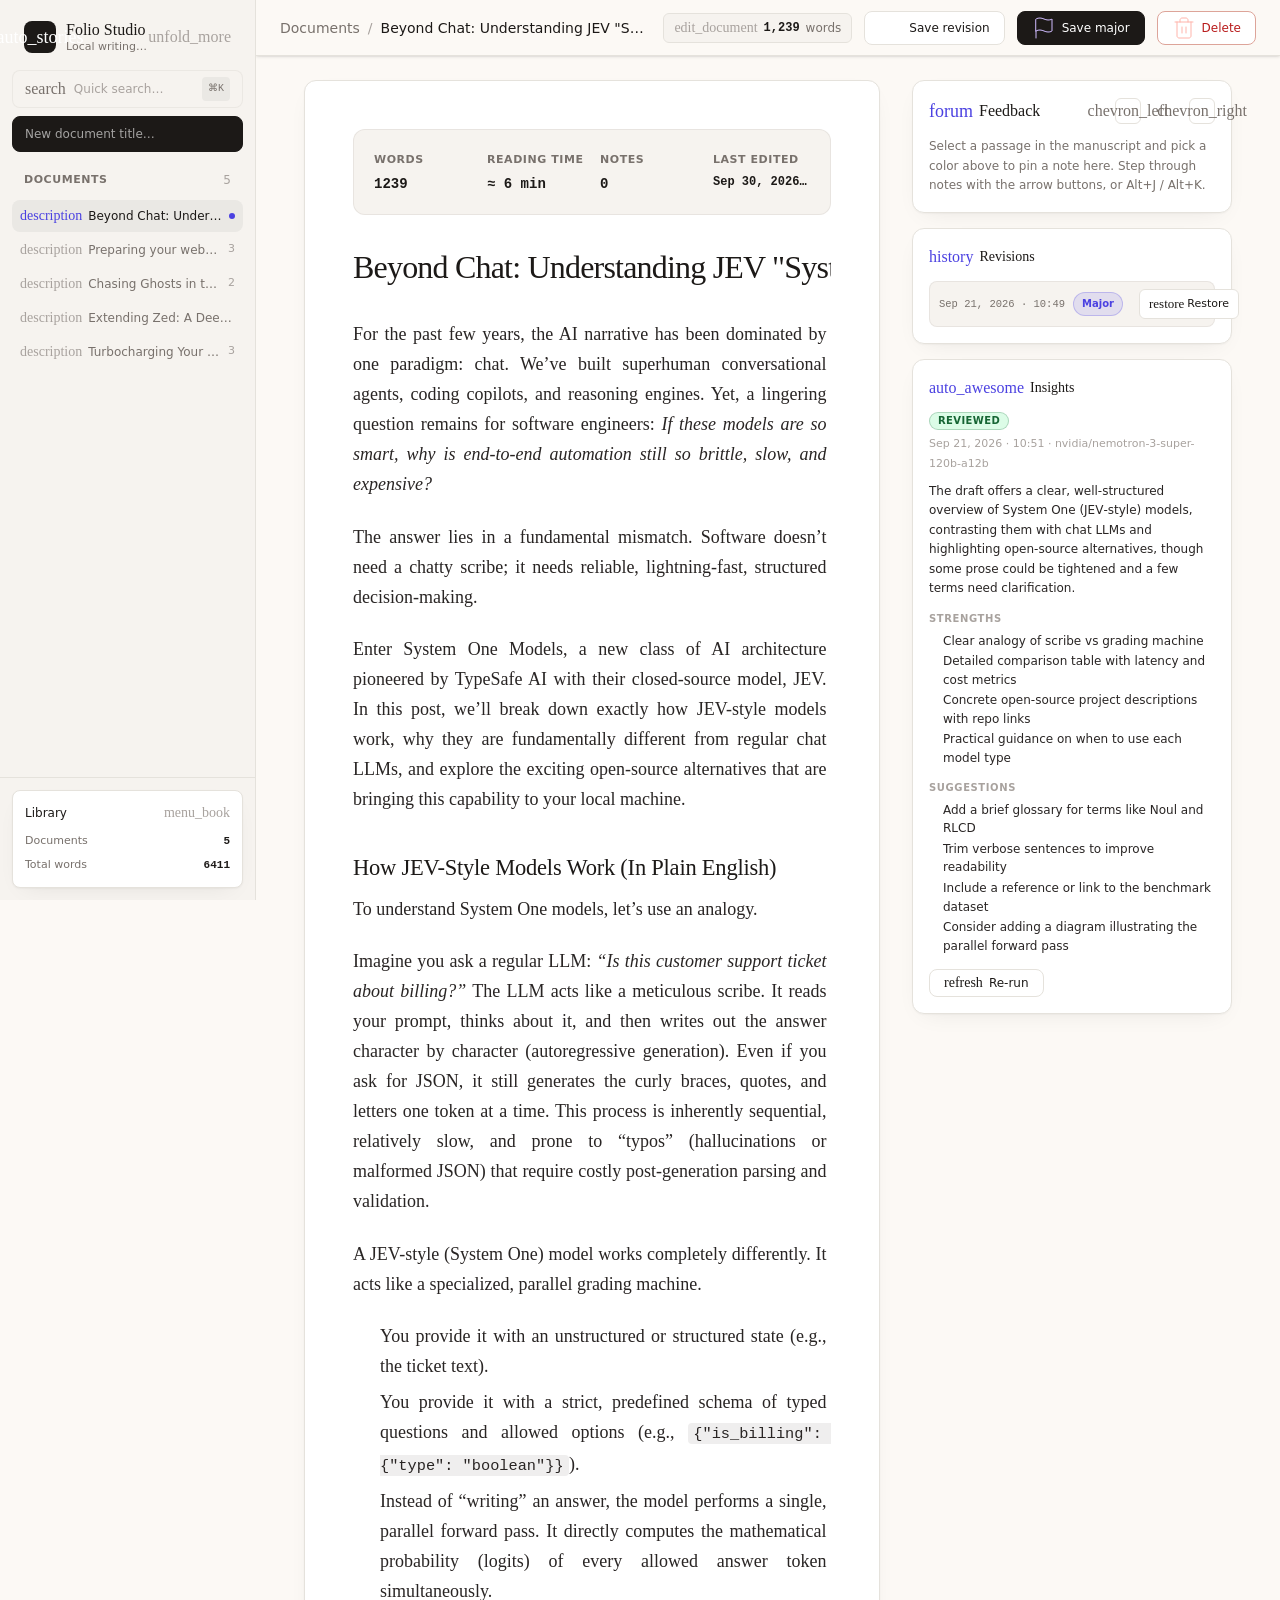
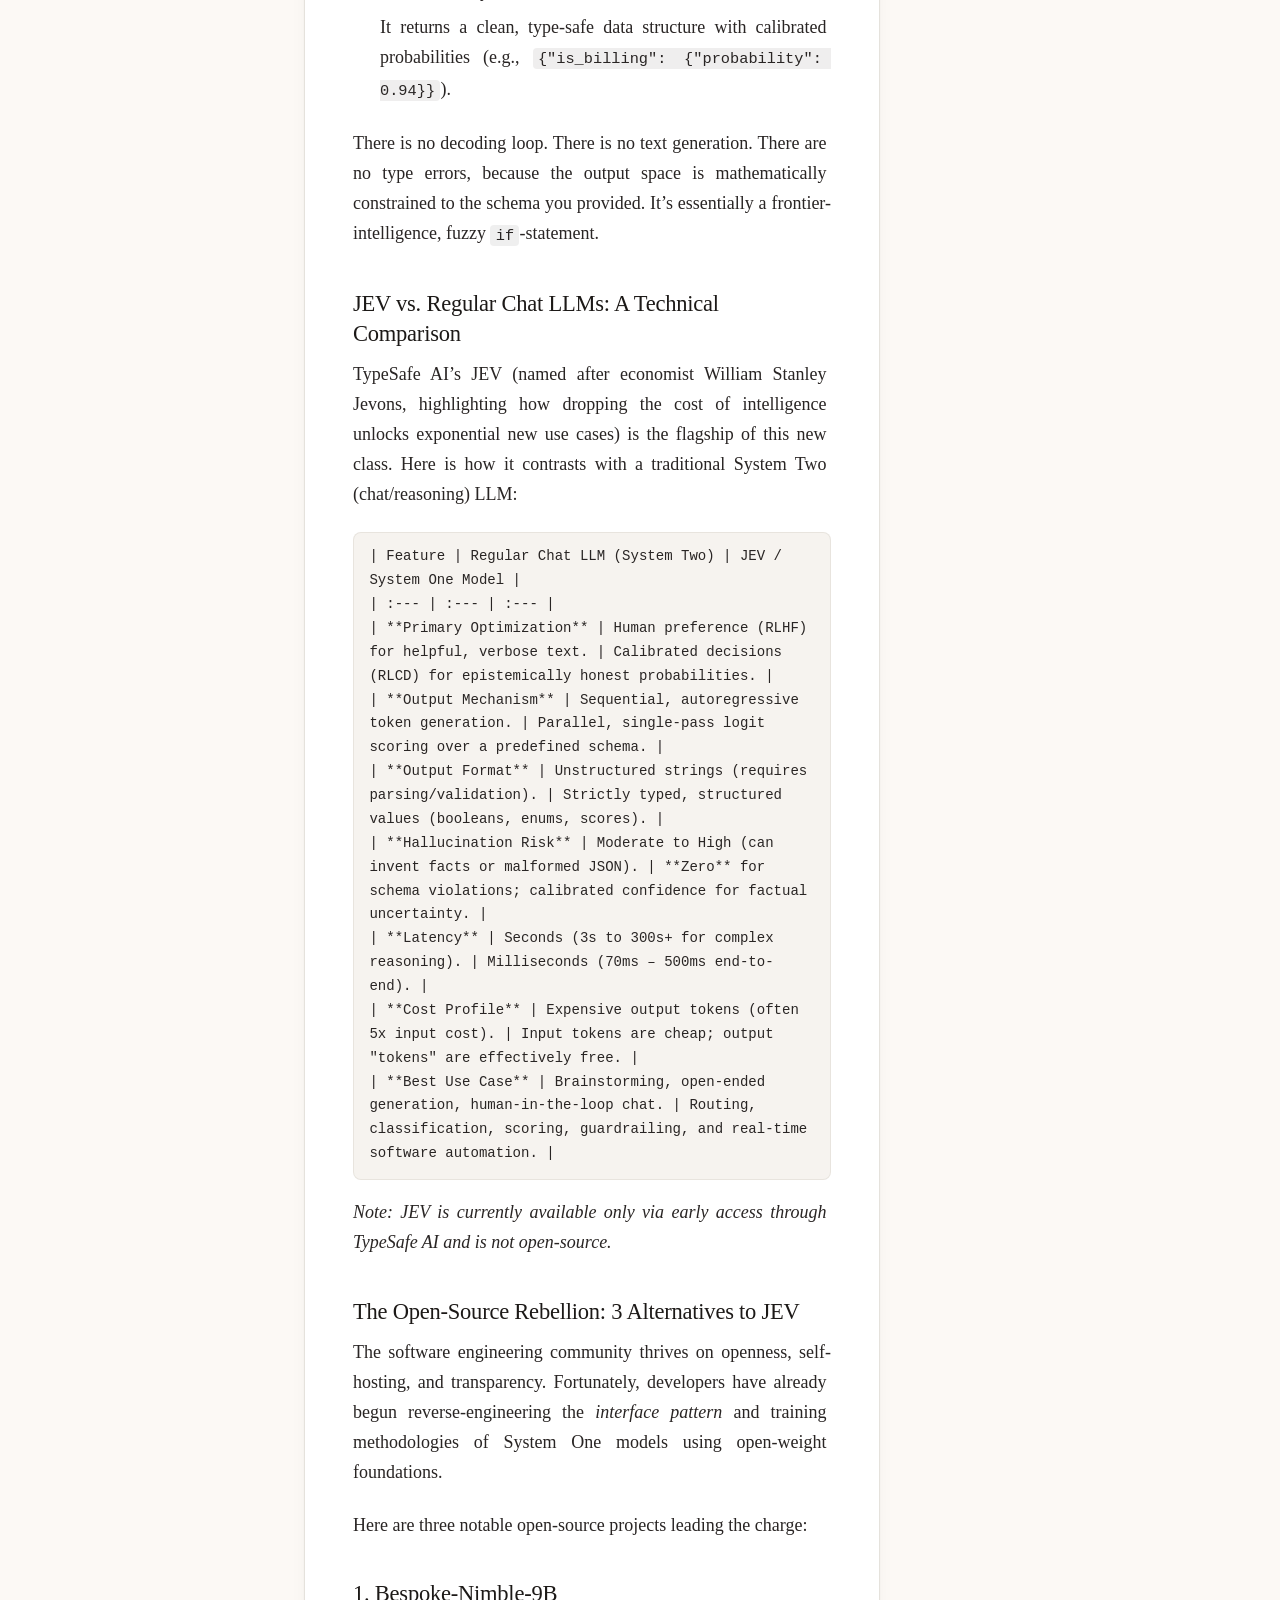
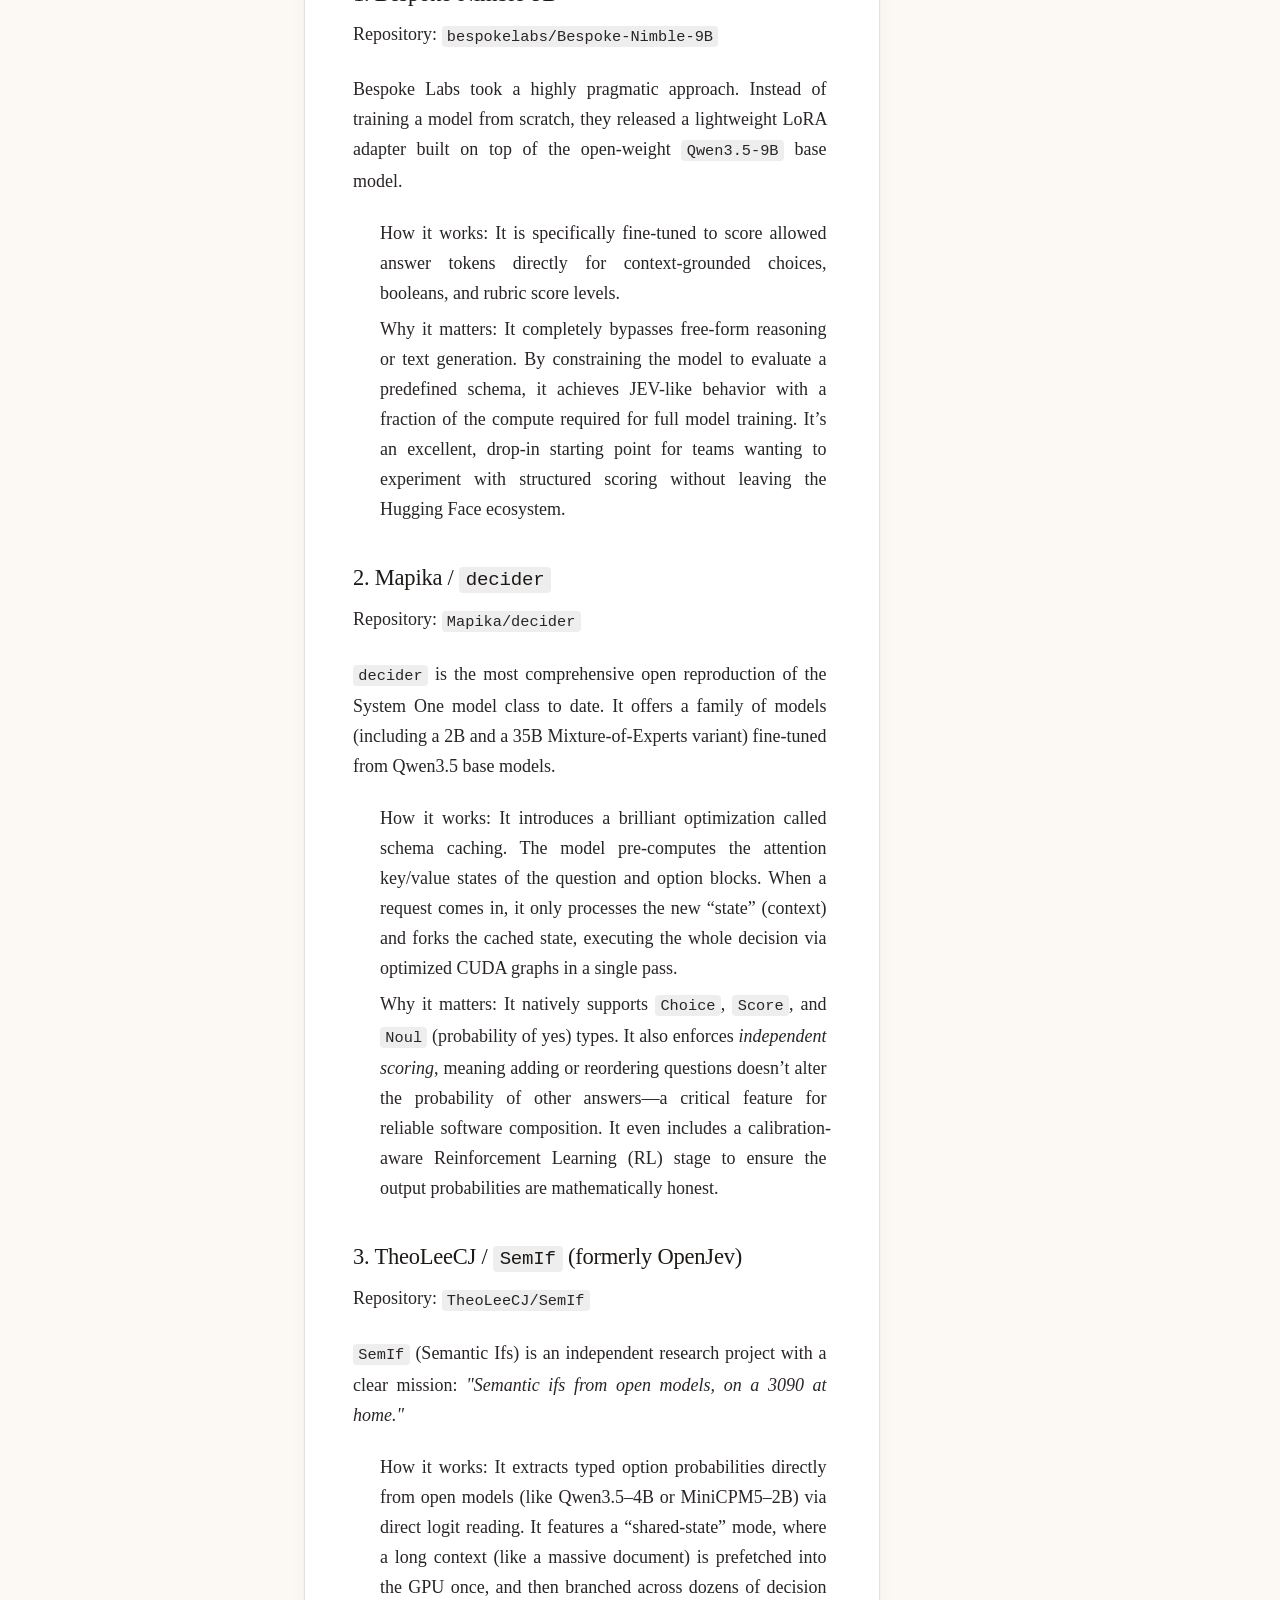
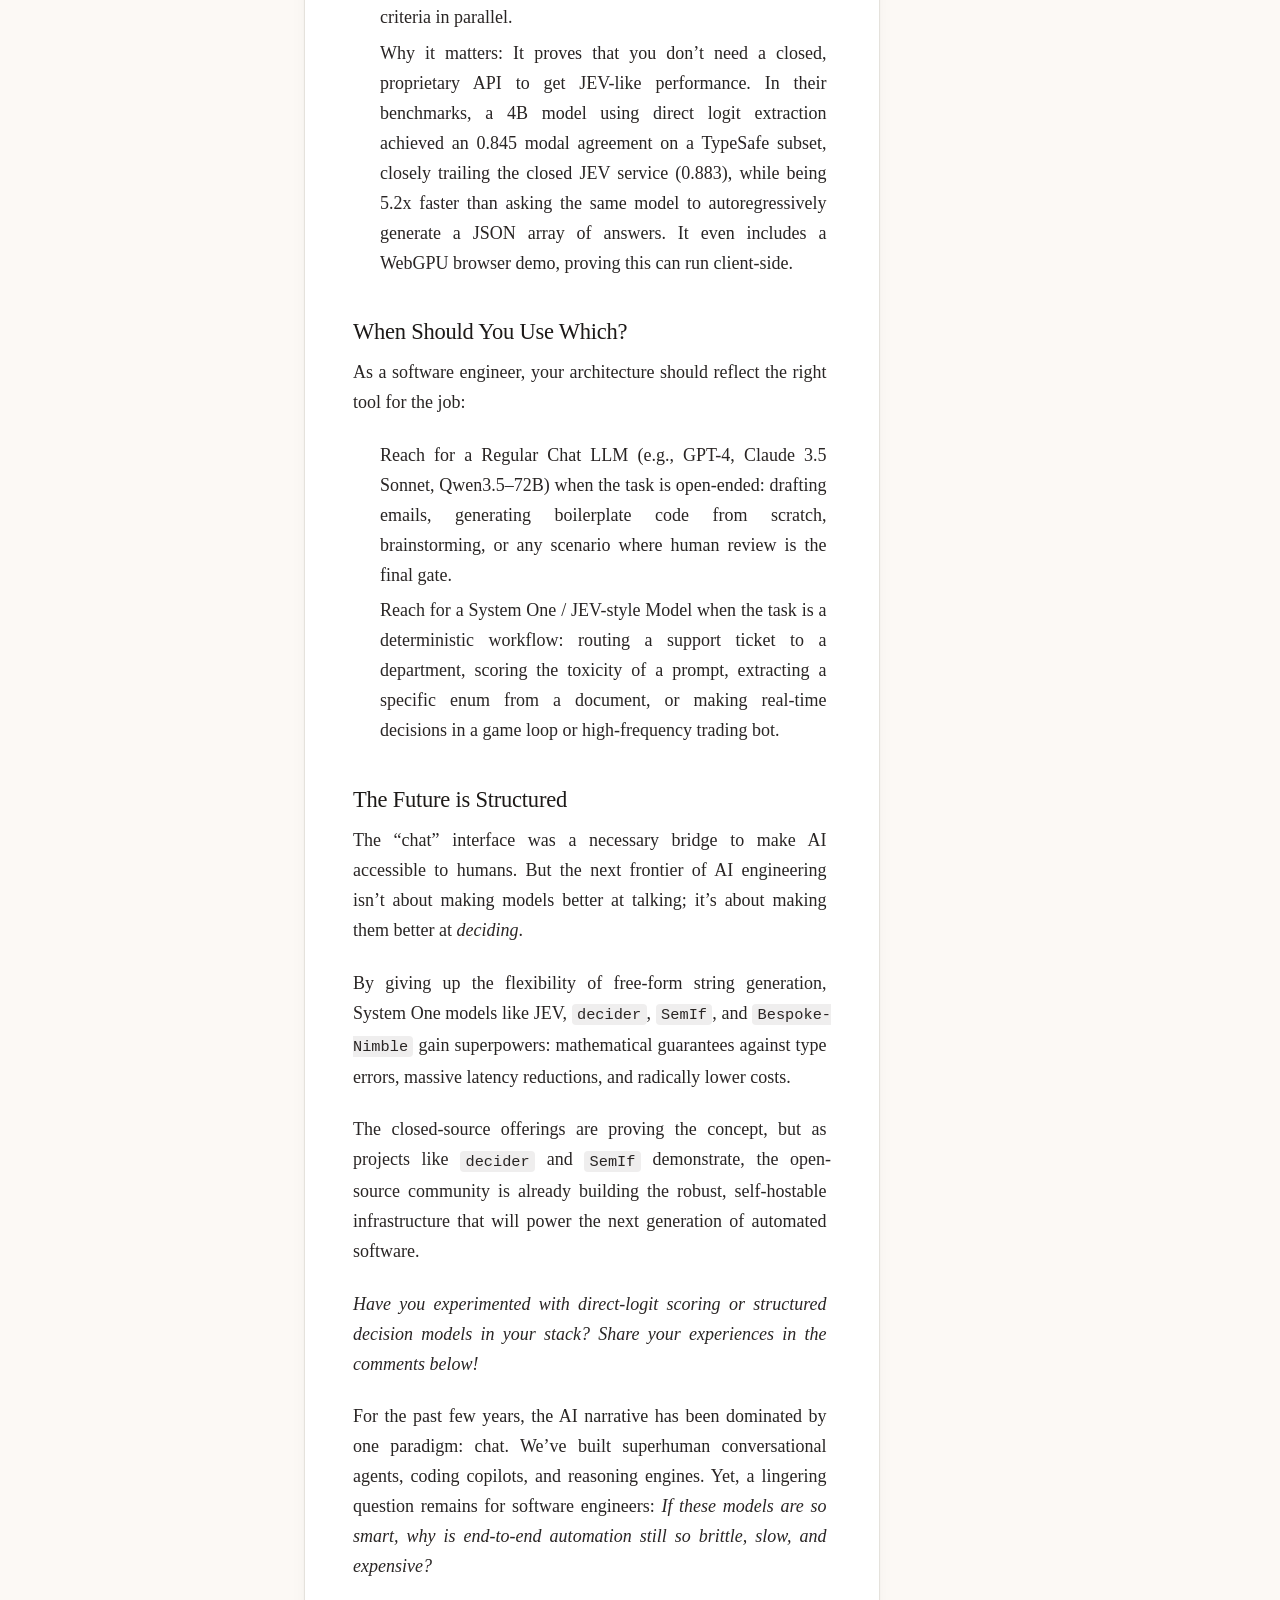
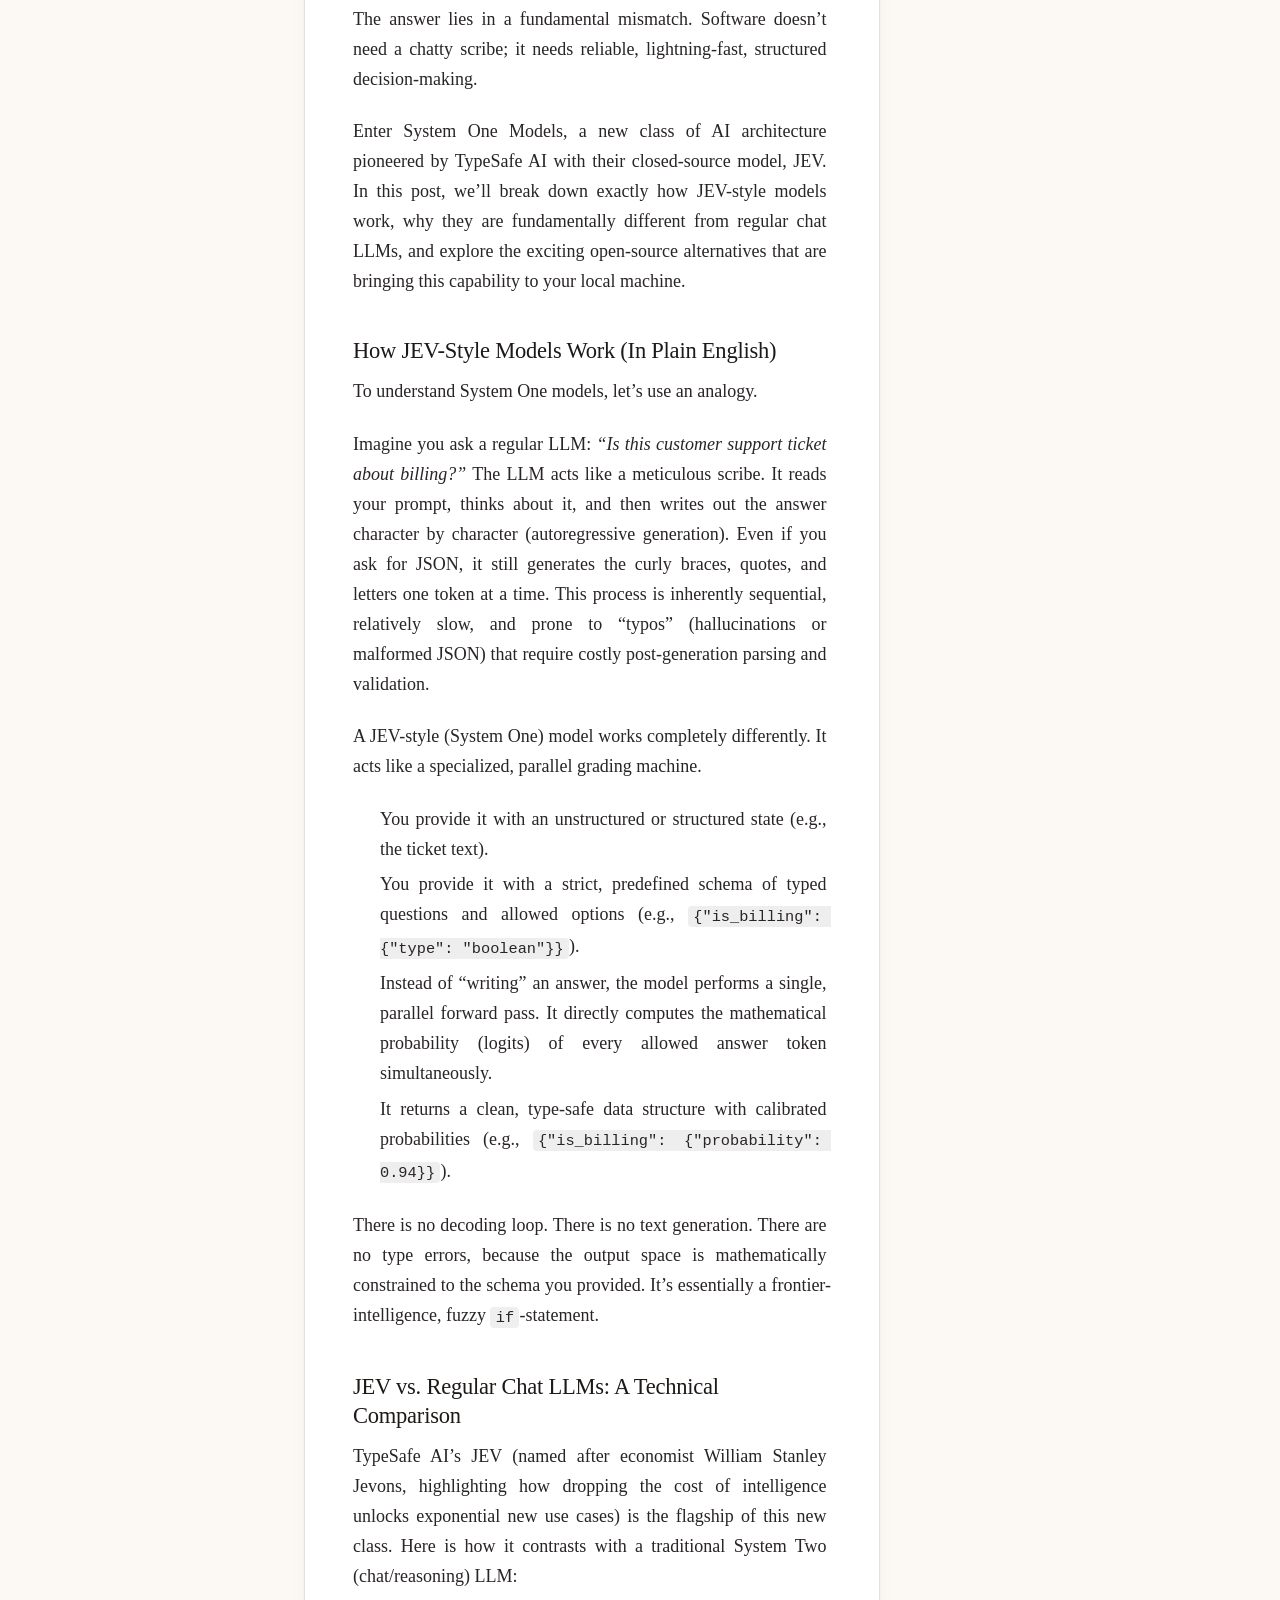
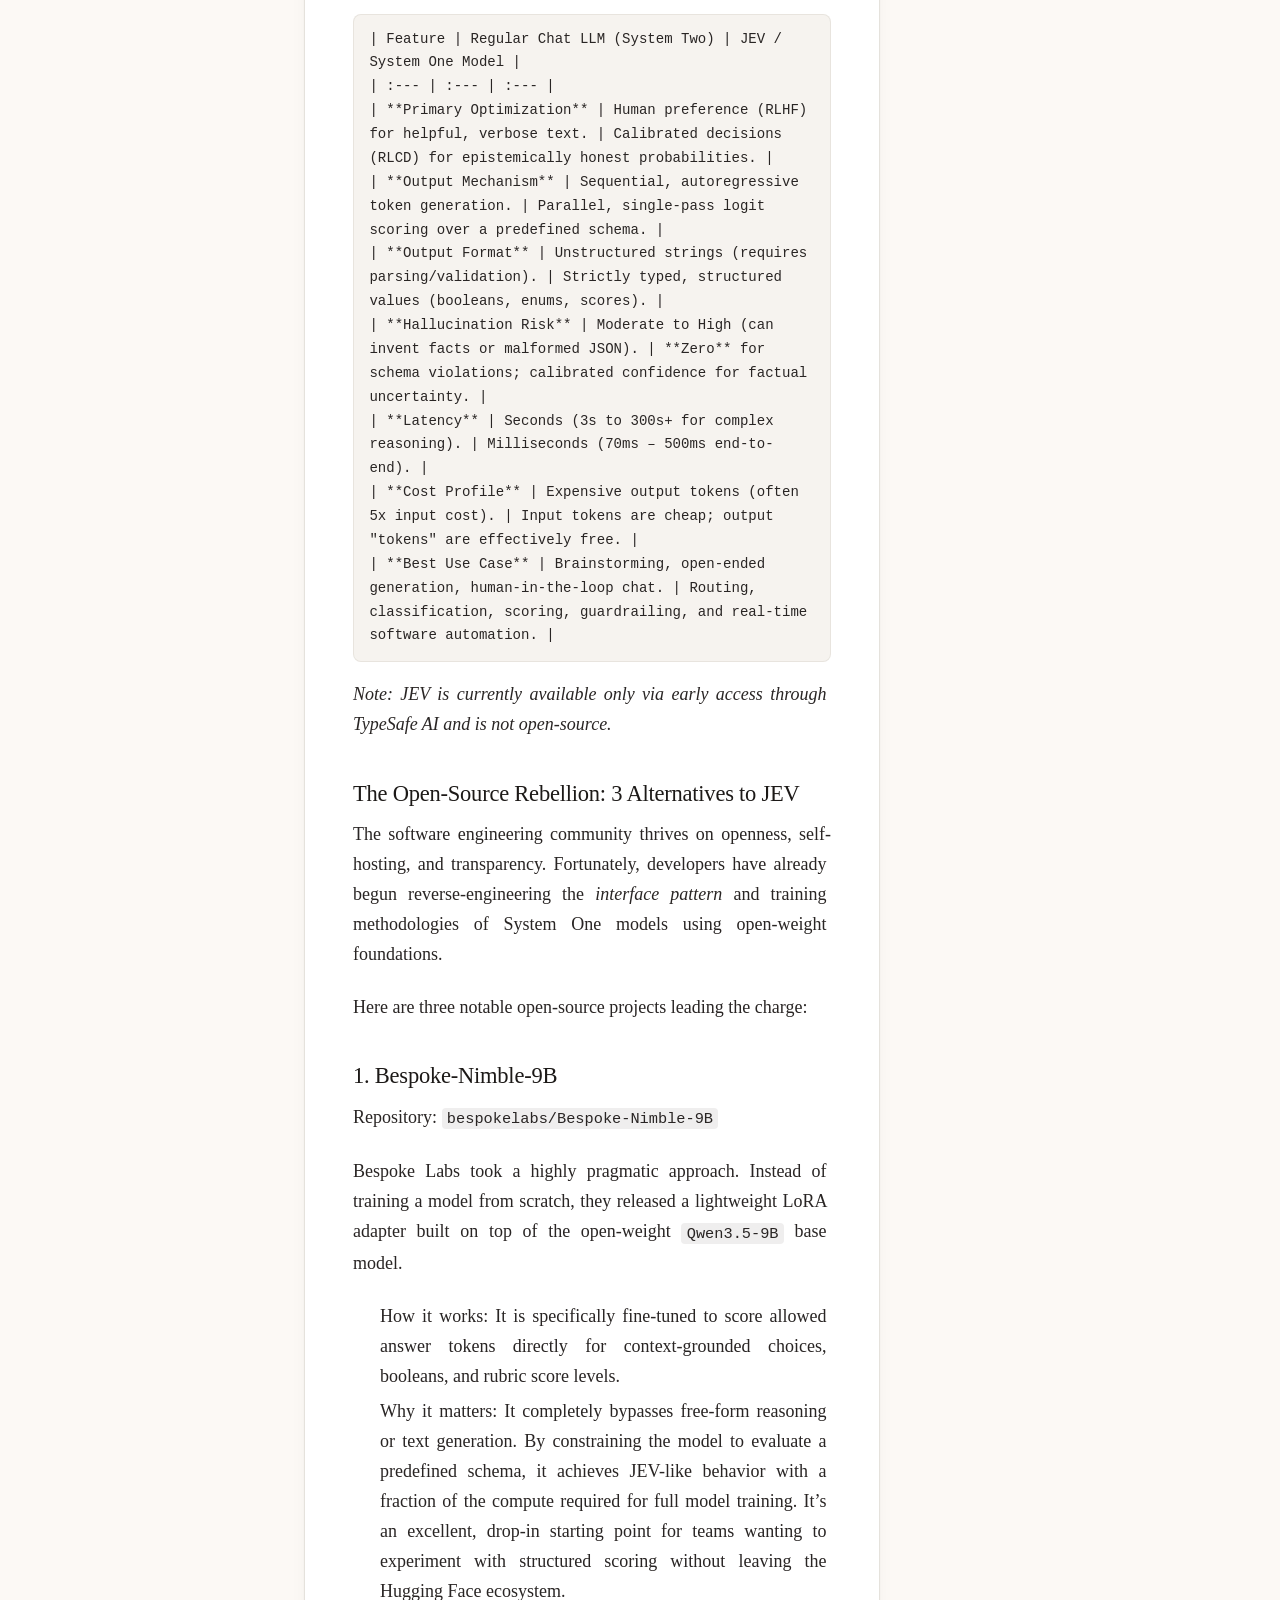
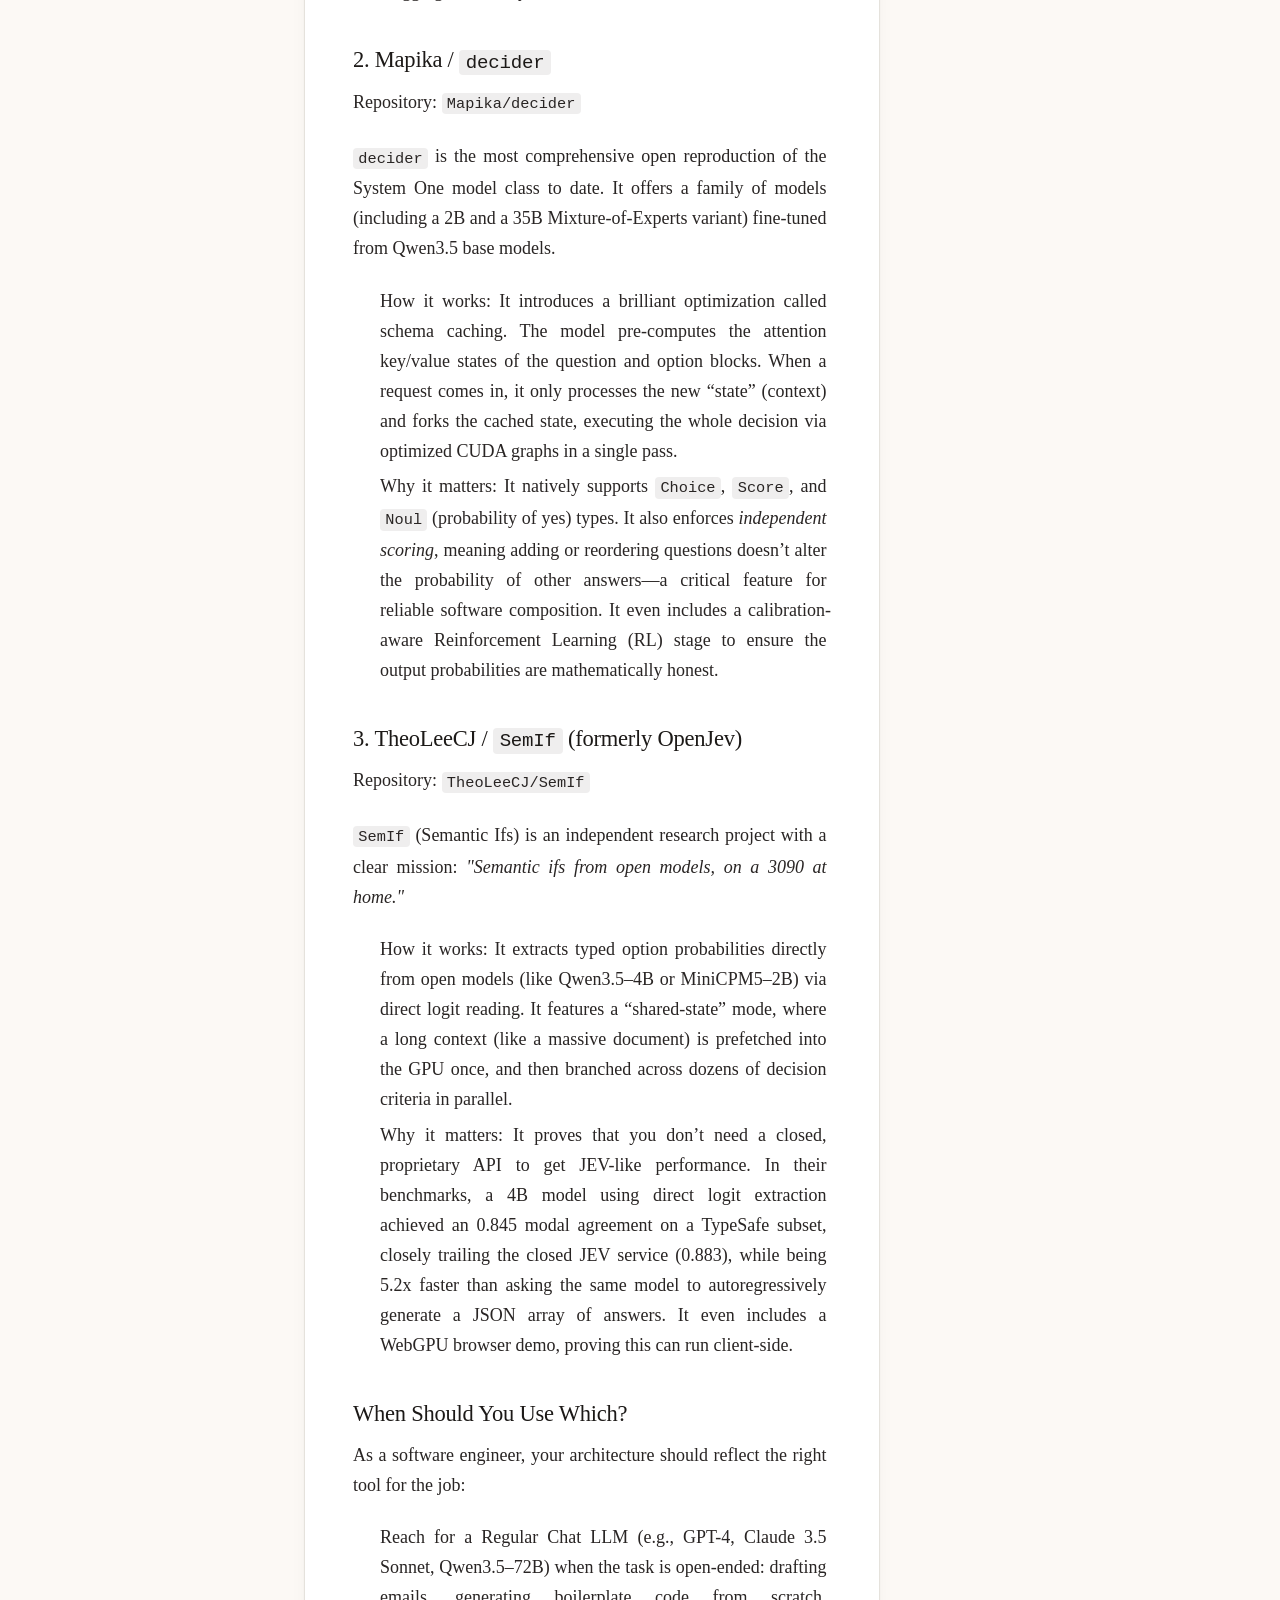
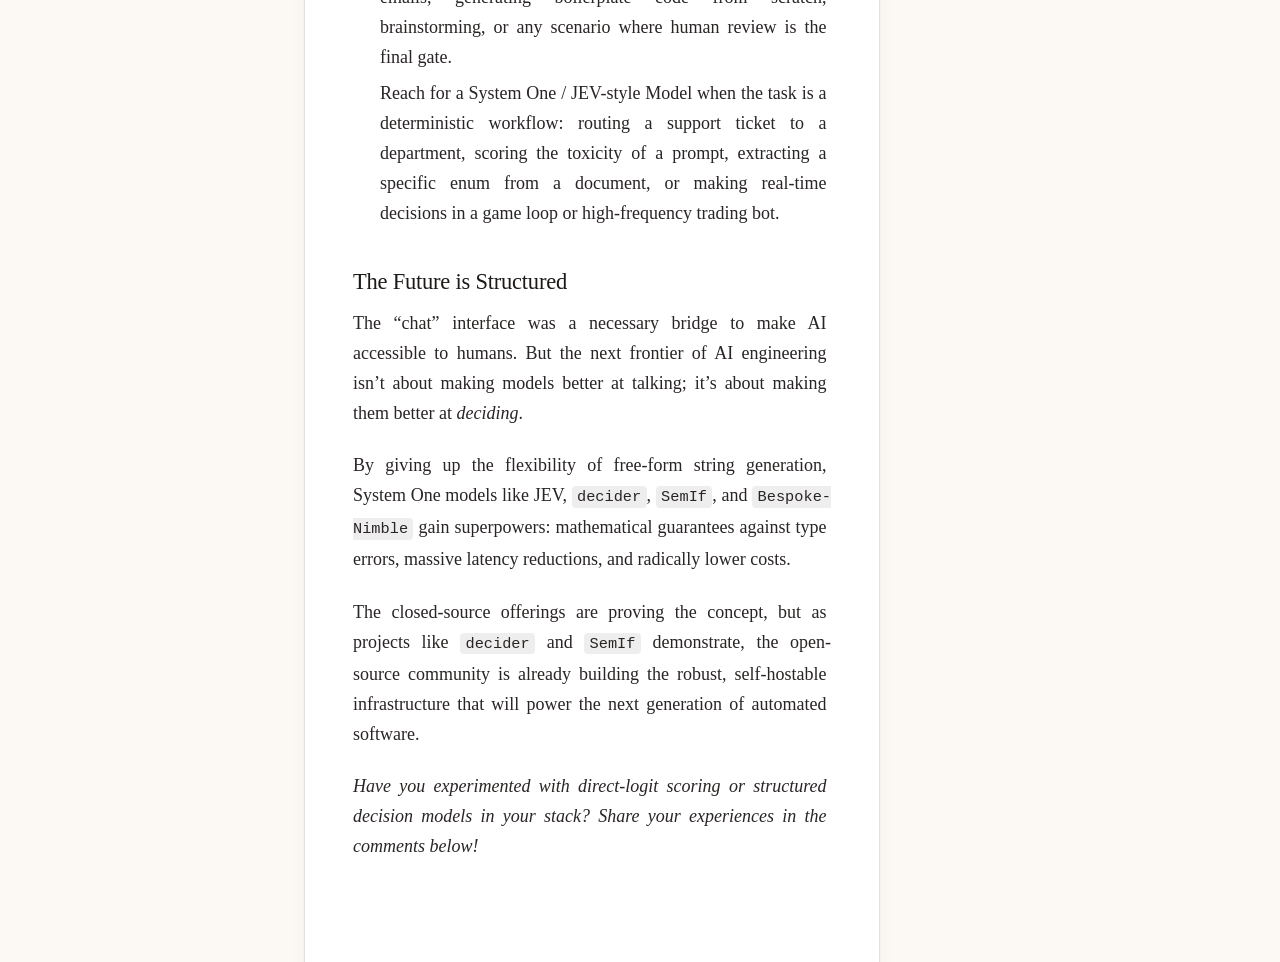
==== commit 635a6035: "Update save major button SVG icon" ====
--- a/app_editor.html
+++ b/app_editor.html
@@ -203,7 +203,7 @@
           Save revision
         </button>
         <button id="save-major" class="btn btn-primary" hx-post="/documents/2bf9da29-5897-4792-b67c-17a2a3247270/revisions" hx-vals="{&quot;is_major&quot;: &quot;true&quot;}" hx-target="#revision-list" title="Snapshot and flag as a milestone">
-<svg xmlns="http://www.w3.org/2000/svg" width="24" height="24" viewBox="0 0 24 24" fill="none" stroke="#fff" stroke-width="1" stroke-linecap="round" stroke-linejoin="round"><path d="M4 15s1-1 4-1 5 2 8 2 4-1 4-1V3s-1 1-4 1-5-2-8-2-4 1-4 1z"></path><line x1="4" x2="4" y1="22" y2="15"></line></svg> 
+<svg xmlns="http://www.w3.org/2000/svg" width="24" height="24" viewBox="0 0 24 24" fill="none" stroke="#d0bcff" stroke-width="1" stroke-linecap="round" stroke-linejoin="round"><path d="M4 15s1-1 4-1 5 2 8 2 4-1 4-1V3s-1 1-4 1-5-2-8-2-4 1-4 1z"></path><line x1="4" x2="4" y1="22" y2="15"></line></svg> 
           Save major
         </button>
         <button id="delete-doc" class="btn btn-danger" hx-delete="/documents/2bf9da29-5897-4792-b67c-17a2a3247270" hx-swap="none">
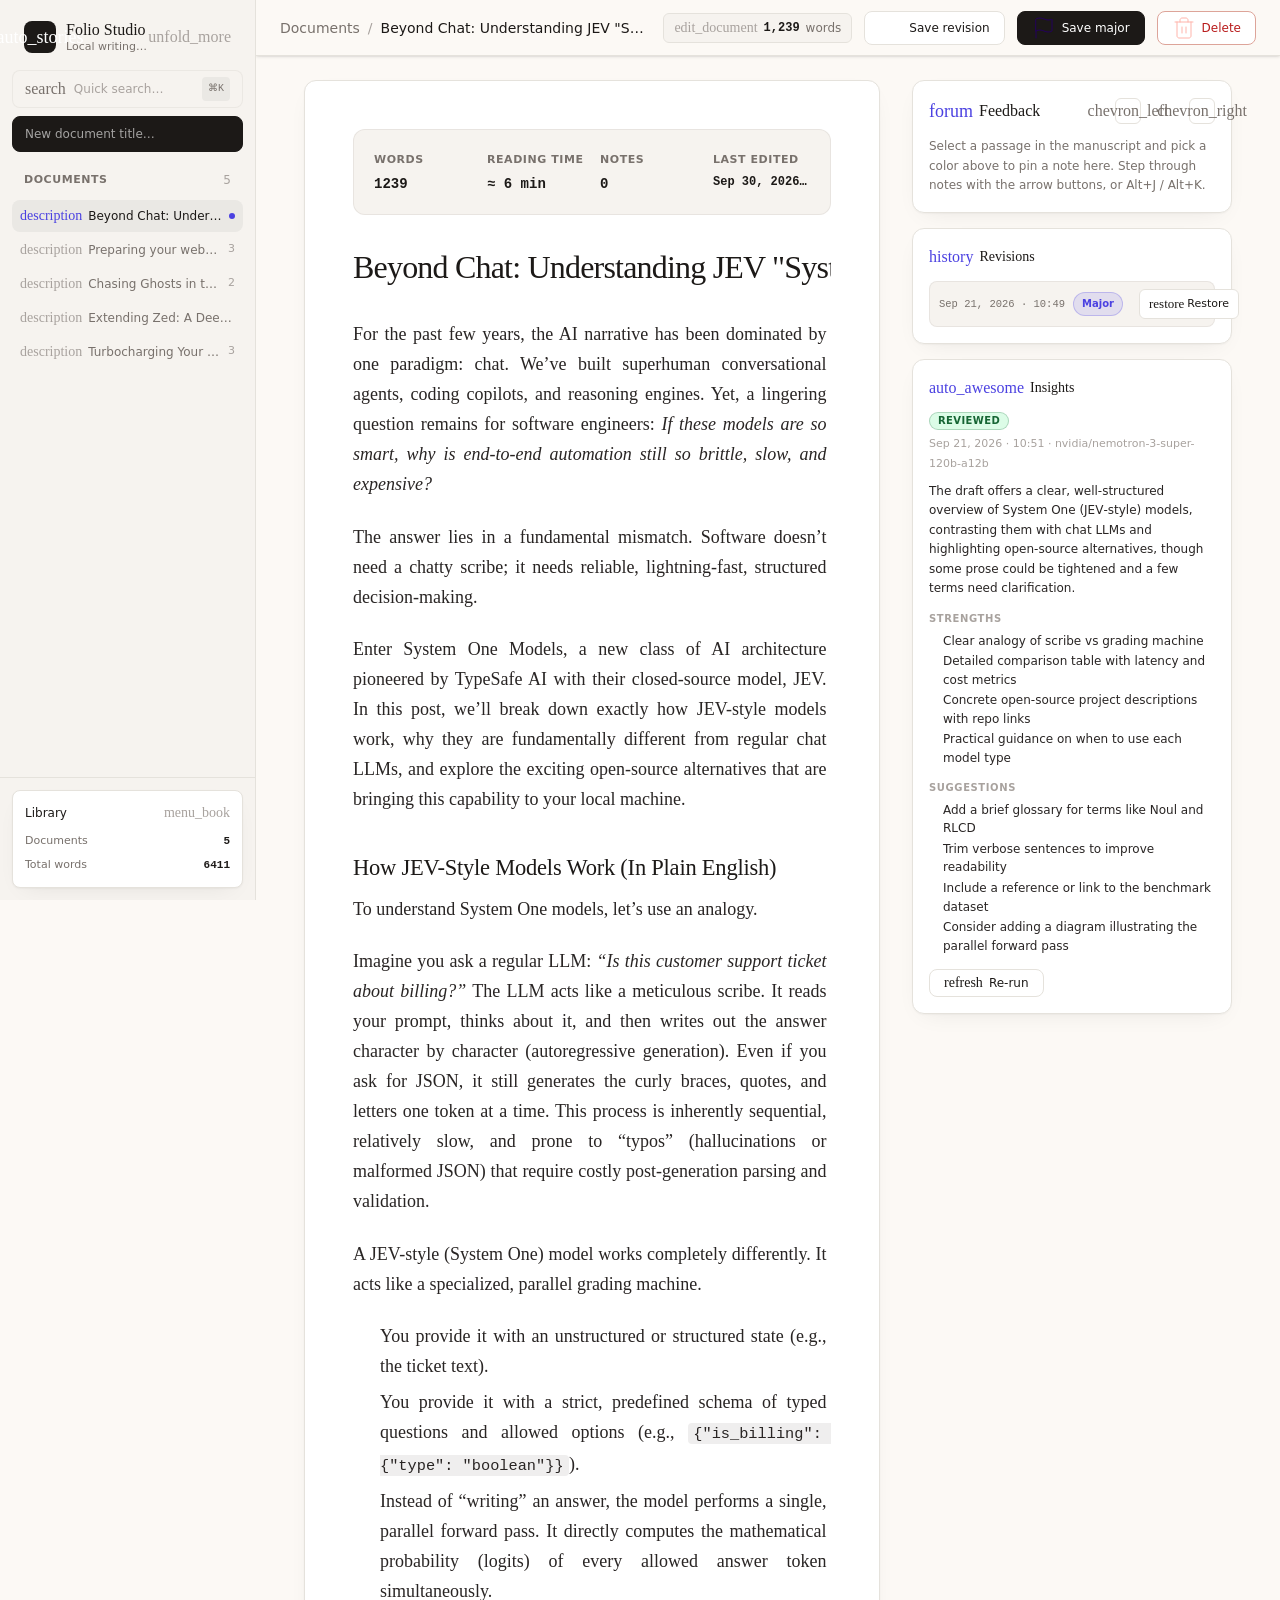
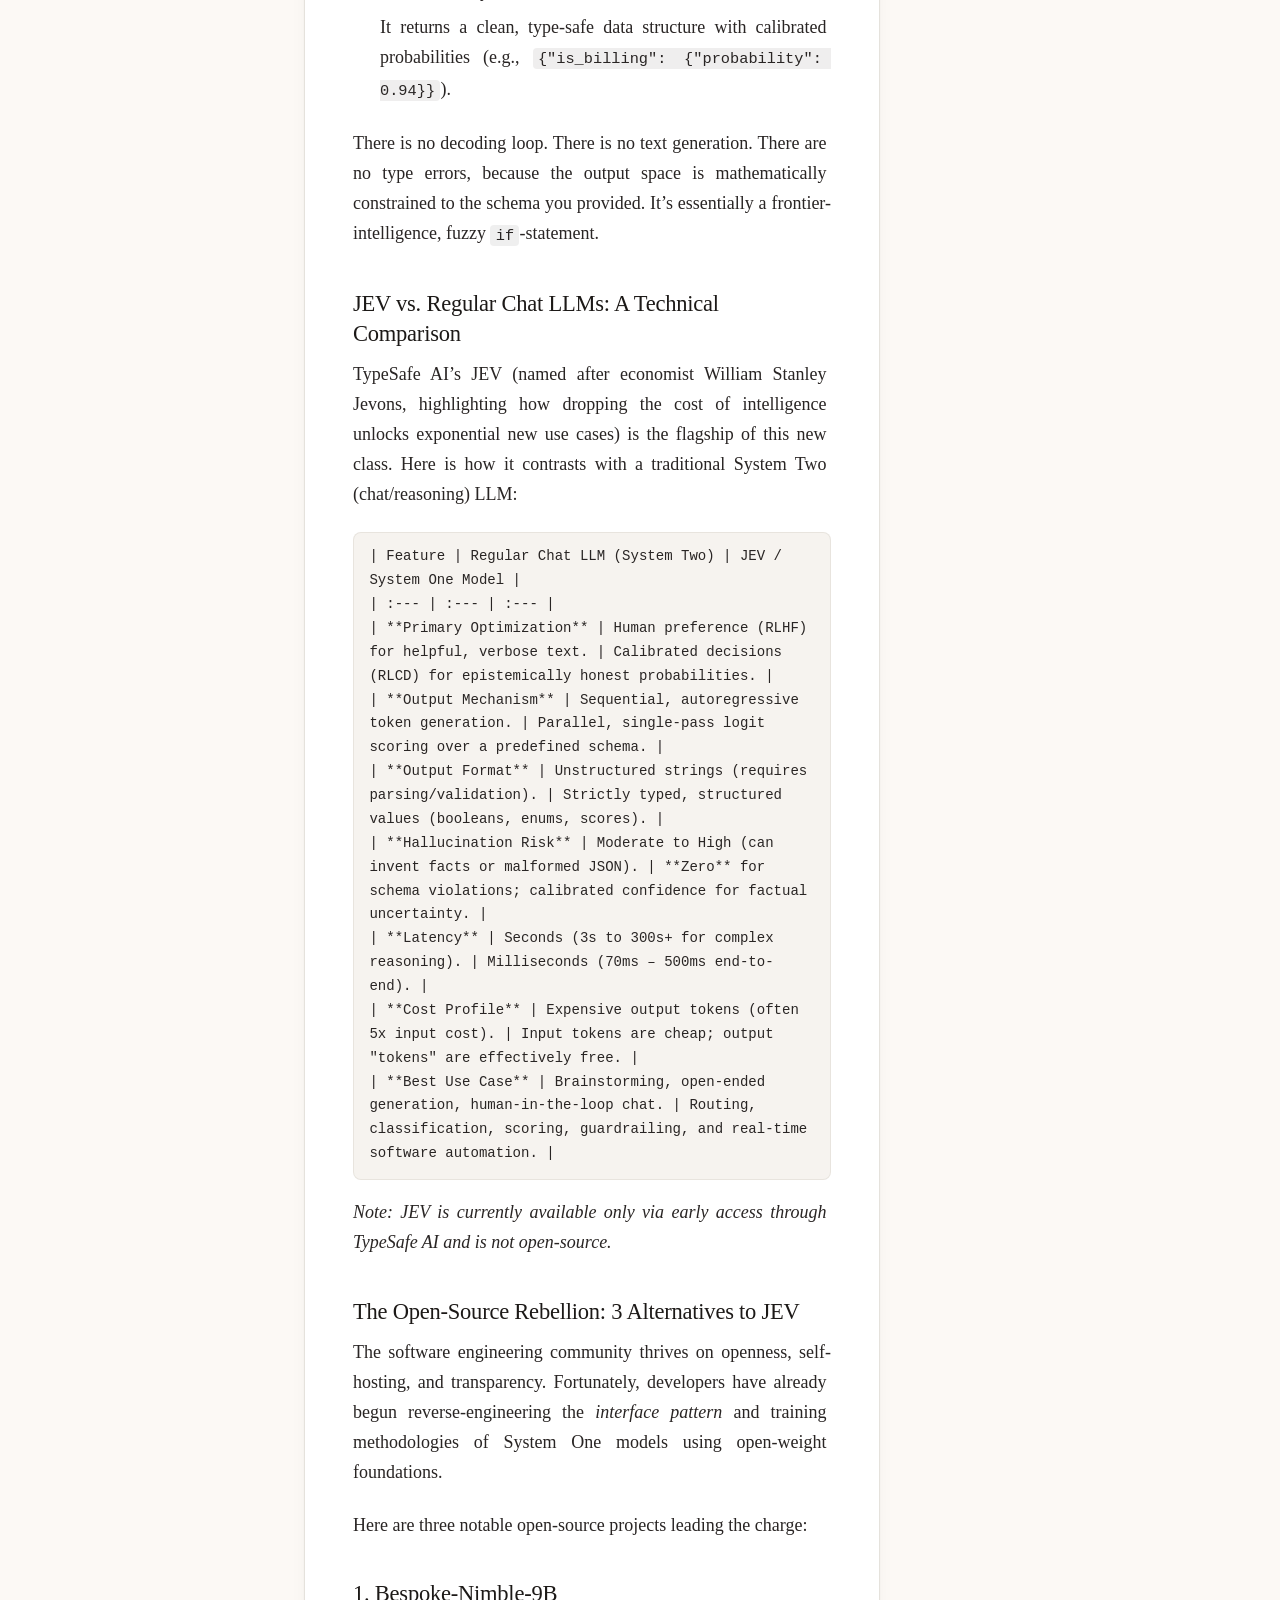
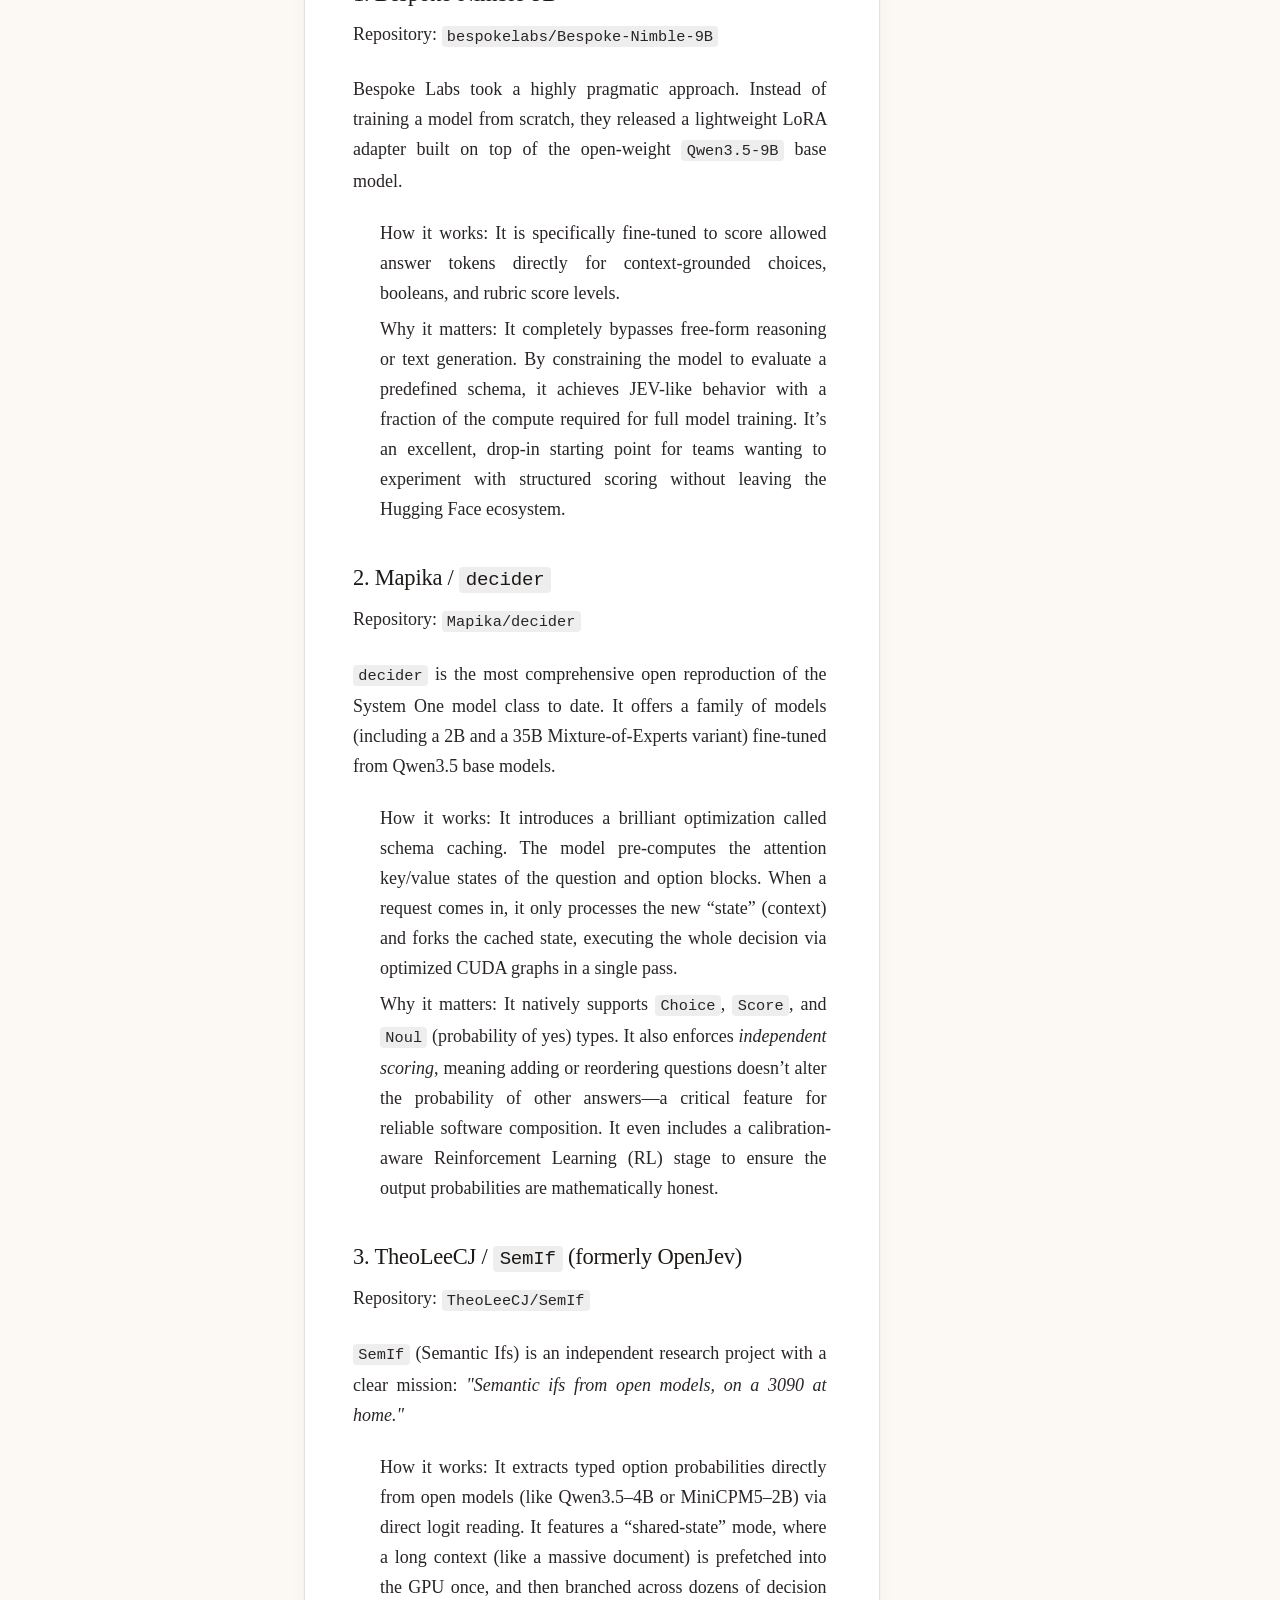
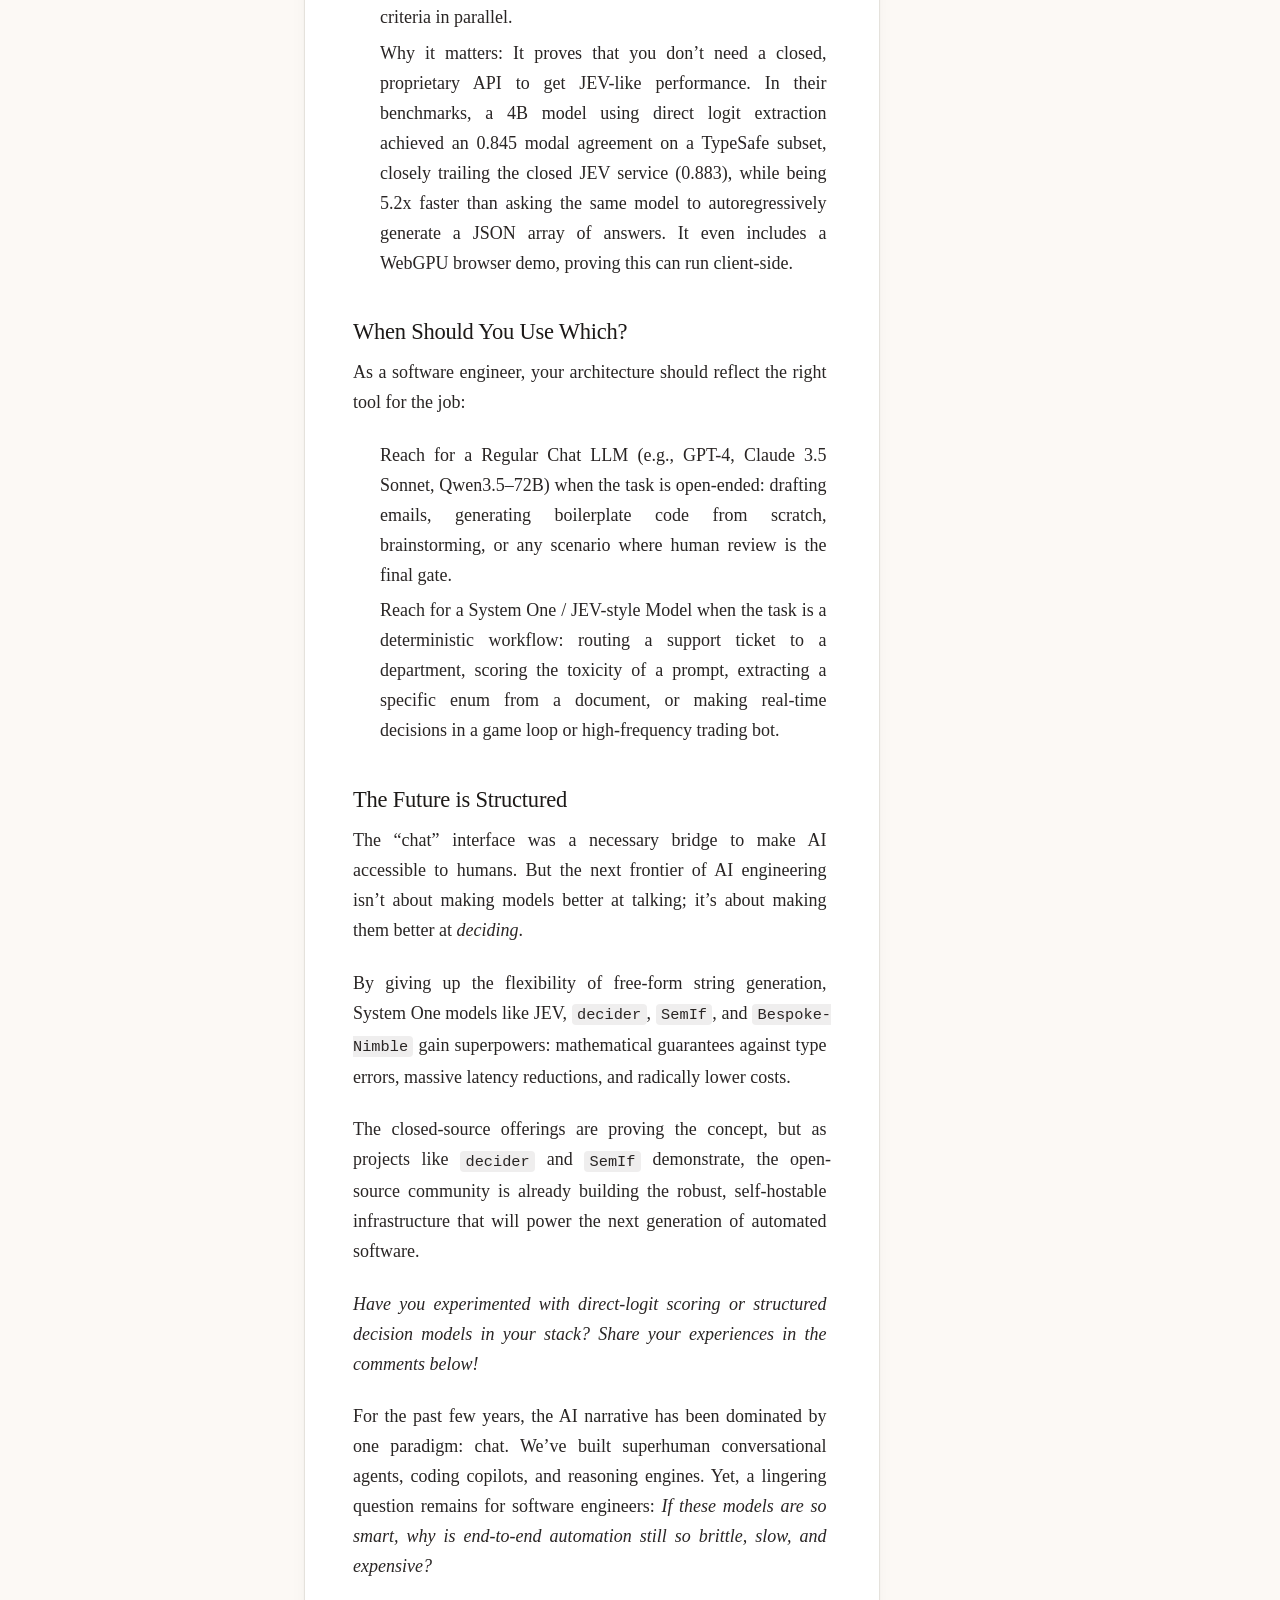
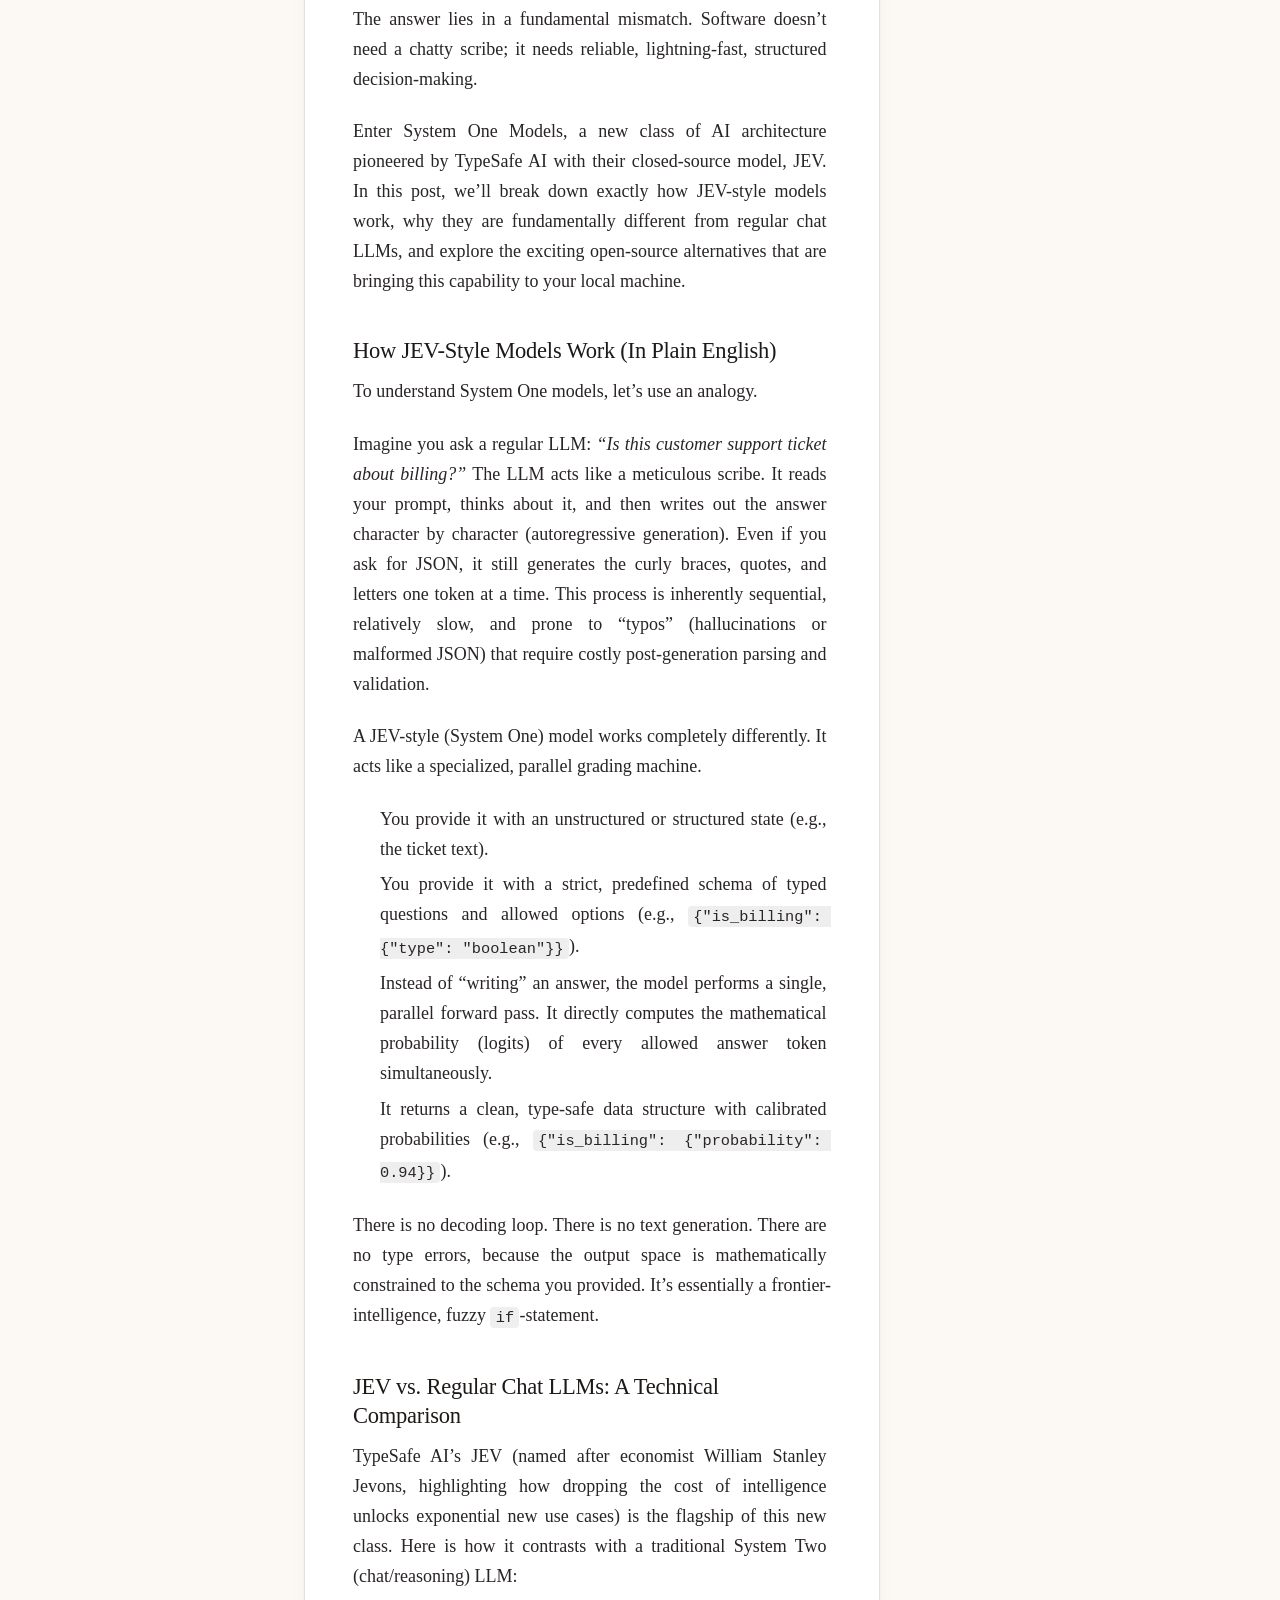
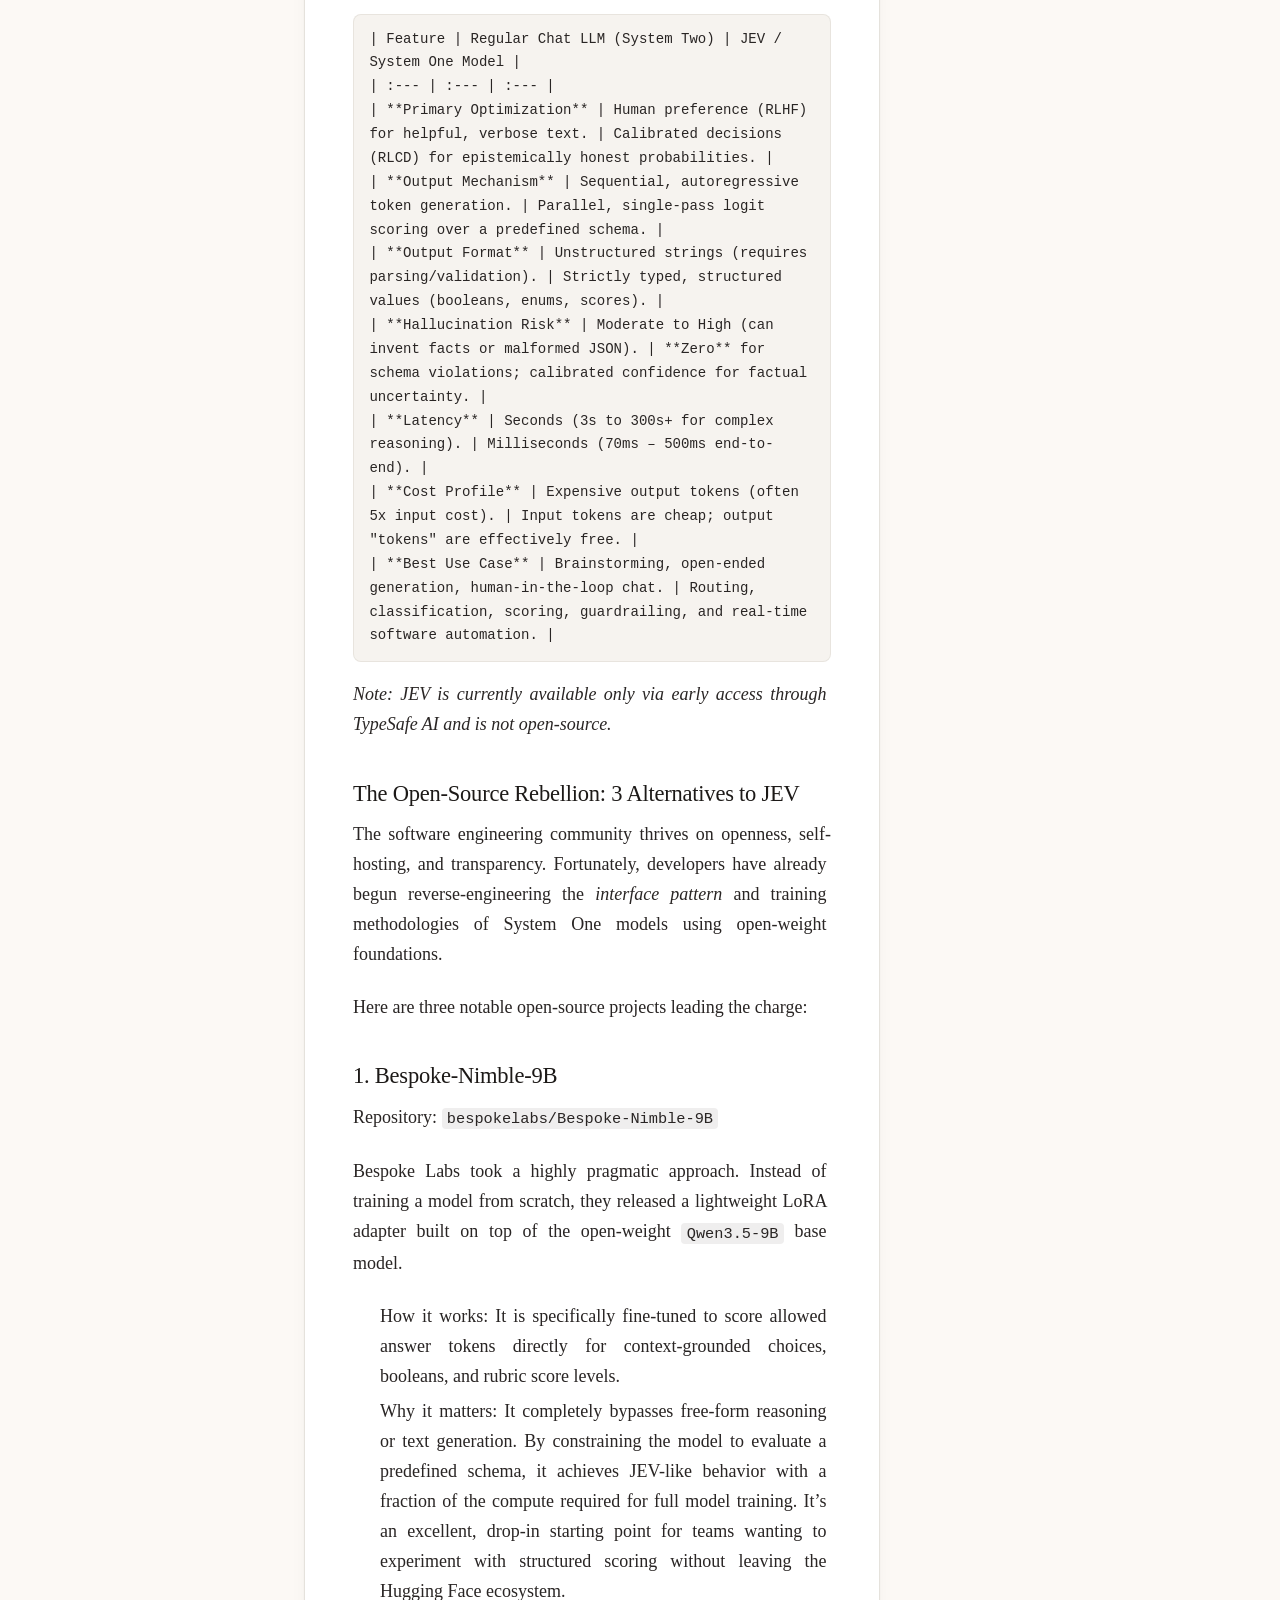
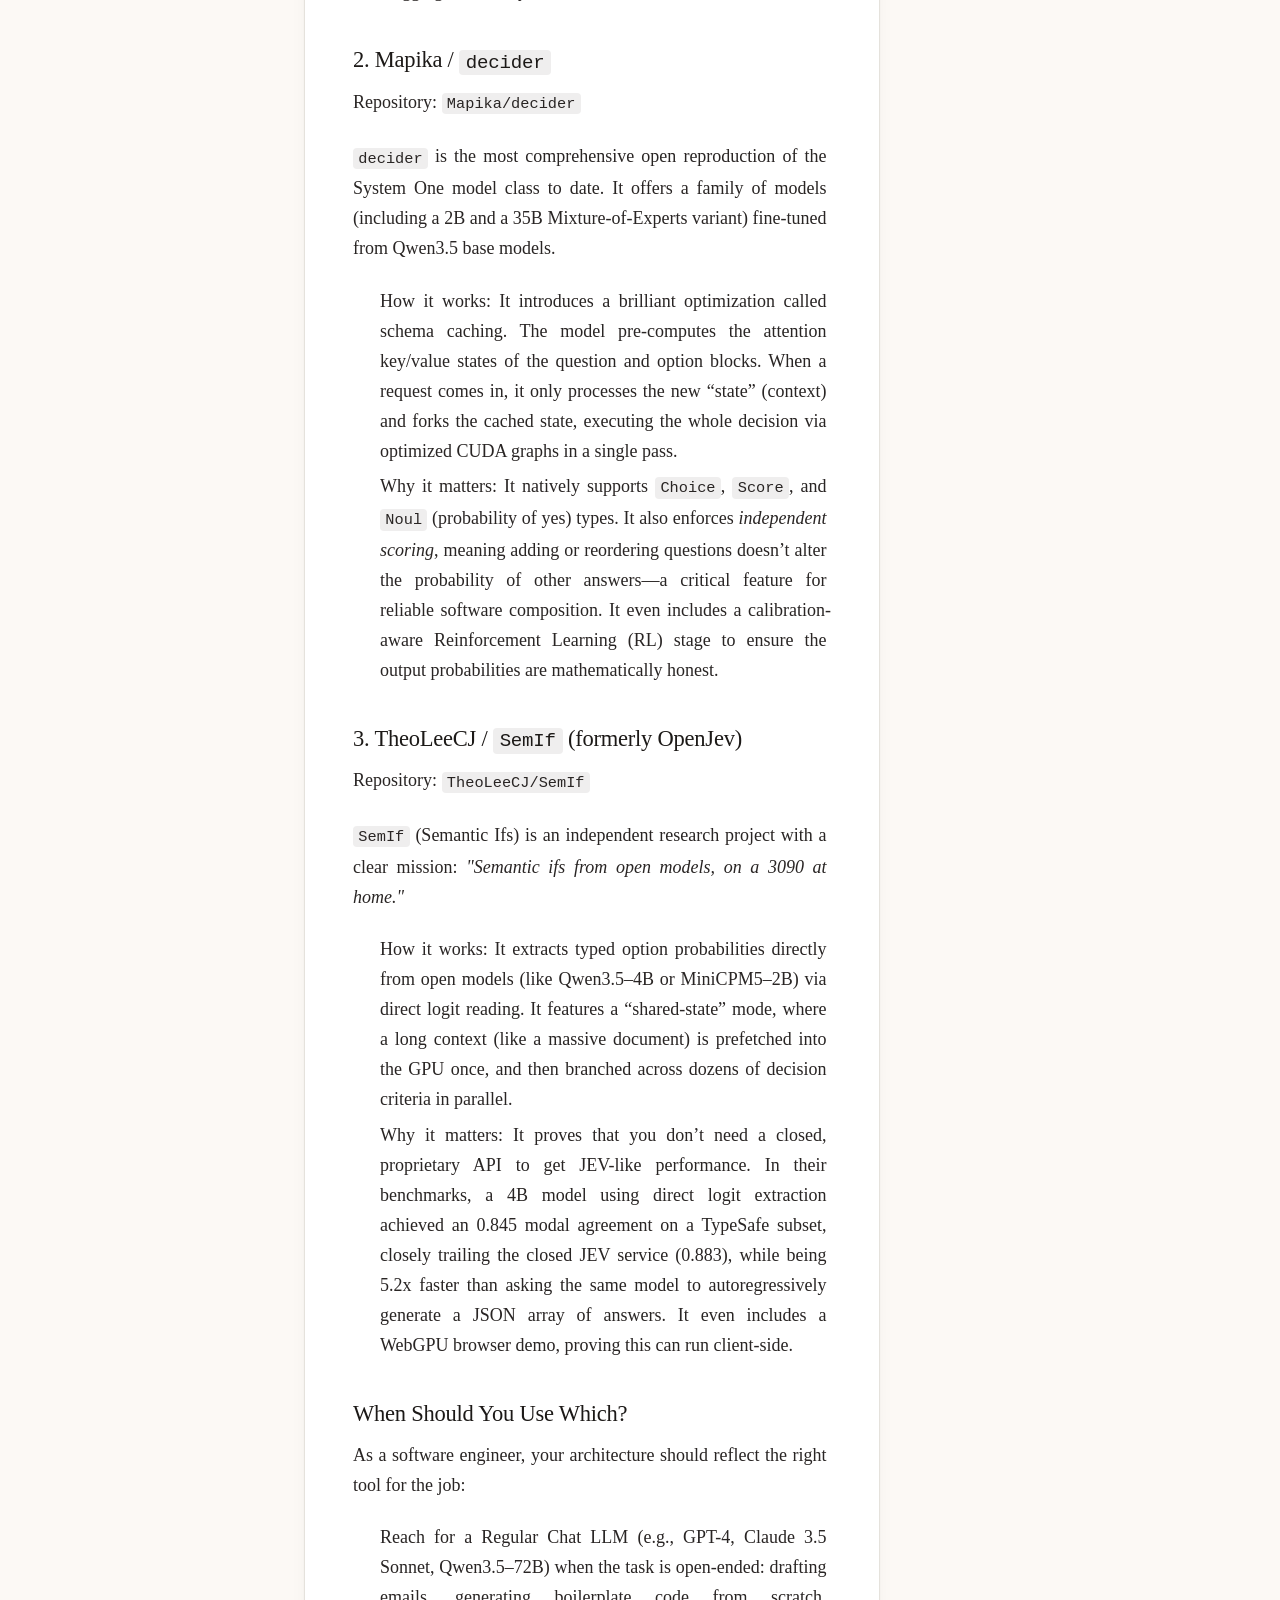
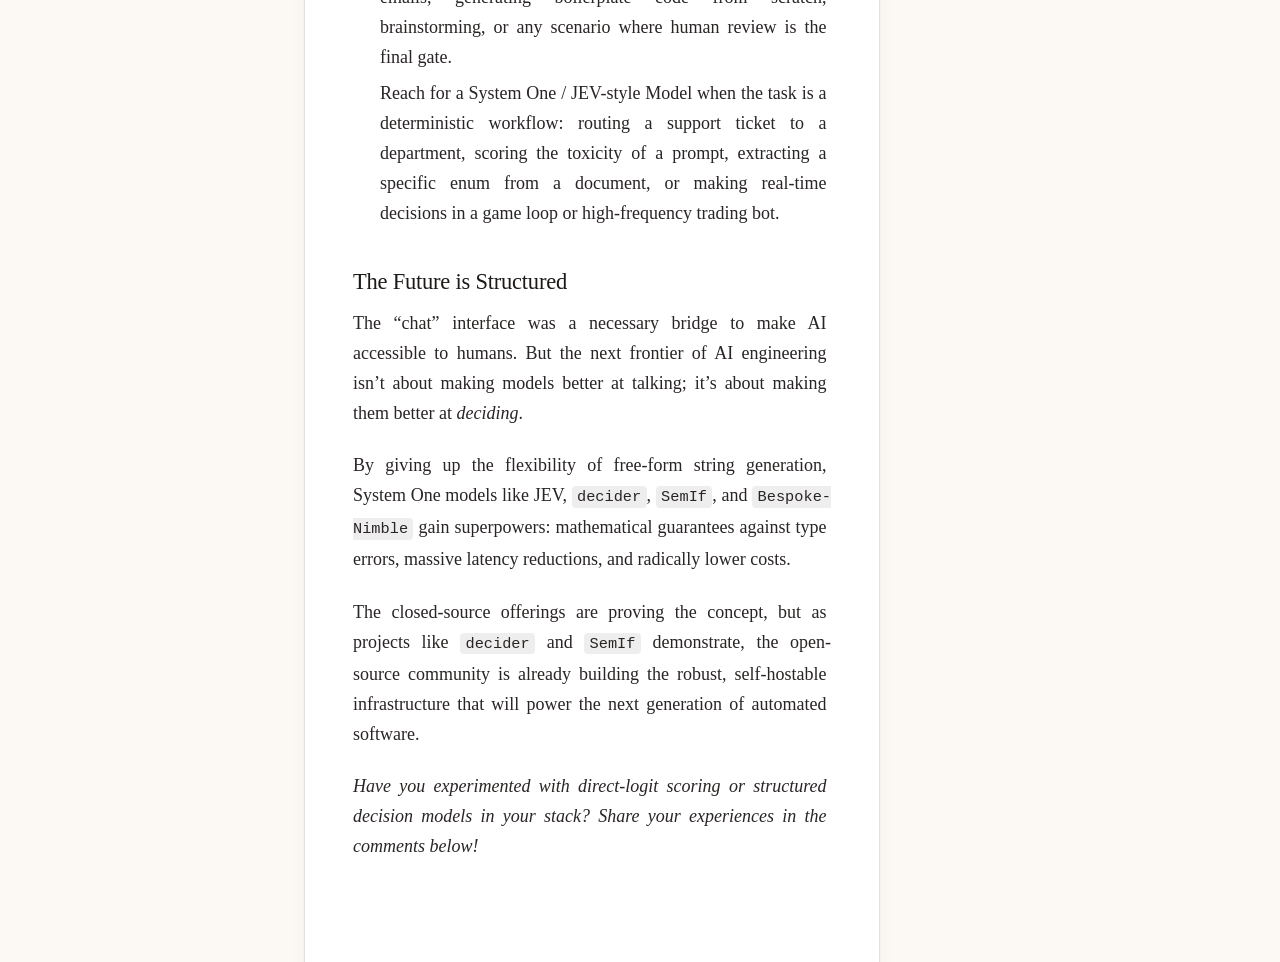
==== commit 793b2a5f: "Update SVG icons in app_editor.html" ====
--- a/app_editor.html
+++ b/app_editor.html
@@ -203,7 +203,7 @@
           Save revision
         </button>
         <button id="save-major" class="btn btn-primary" hx-post="/documents/2bf9da29-5897-4792-b67c-17a2a3247270/revisions" hx-vals="{&quot;is_major&quot;: &quot;true&quot;}" hx-target="#revision-list" title="Snapshot and flag as a milestone">
-<svg xmlns="http://www.w3.org/2000/svg" width="24" height="24" viewBox="0 0 24 24" fill="none" stroke="#d0bcff" stroke-width="1" stroke-linecap="round" stroke-linejoin="round"><path d="M4 15s1-1 4-1 5 2 8 2 4-1 4-1V3s-1 1-4 1-5-2-8-2-4 1-4 1z"></path><line x1="4" x2="4" y1="22" y2="15"></line></svg> 
+<svg xmlns="http://www.w3.org/2000/svg" width="24" height="24" viewBox="0 0 24 24" fill="none" stroke="#23005c" stroke-width="1" stroke-linecap="round" stroke-linejoin="round"><path d="M4 15s1-1 4-1 5 2 8 2 4-1 4-1V3s-1 1-4 1-5-2-8-2-4 1-4 1z"></path><line x1="4" x2="4" y1="22" y2="15"></line></svg> 
           Save major
         </button>
         <button id="delete-doc" class="btn btn-danger" hx-delete="/documents/2bf9da29-5897-4792-b67c-17a2a3247270" hx-swap="none">
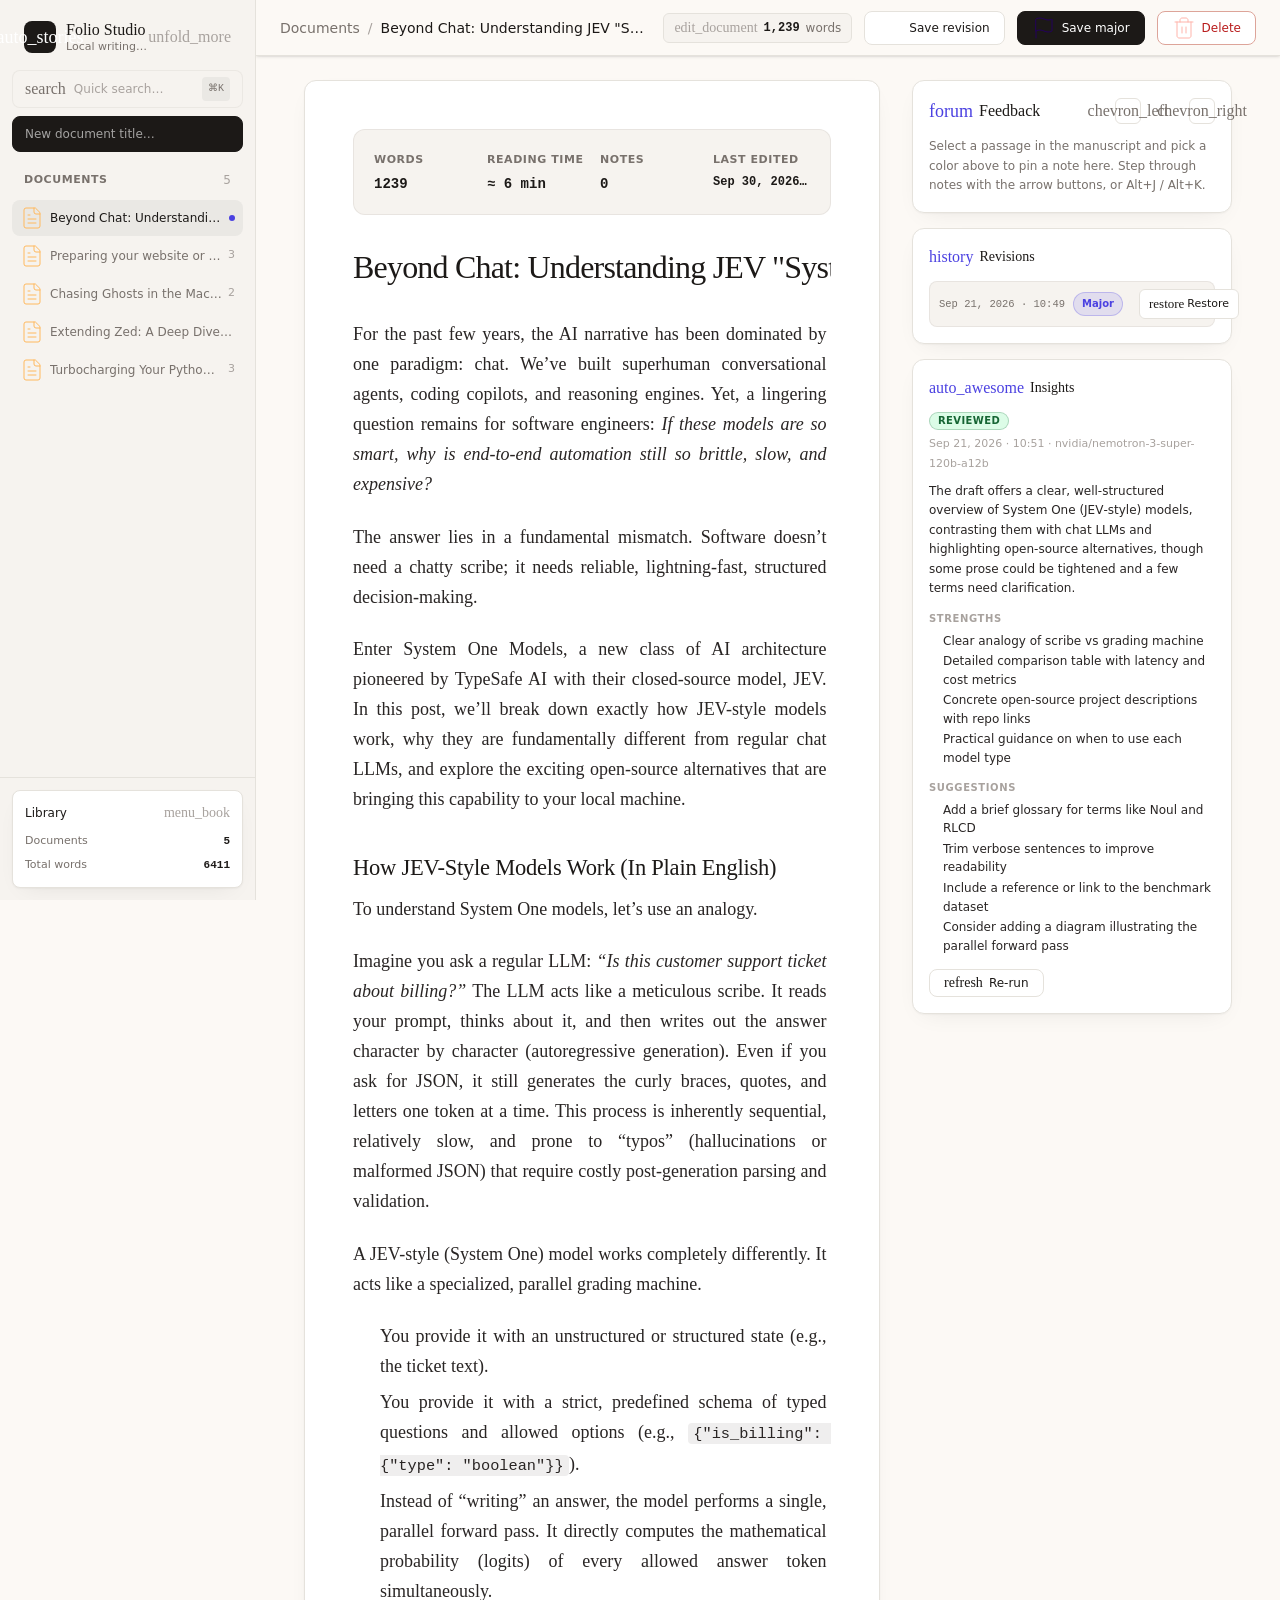
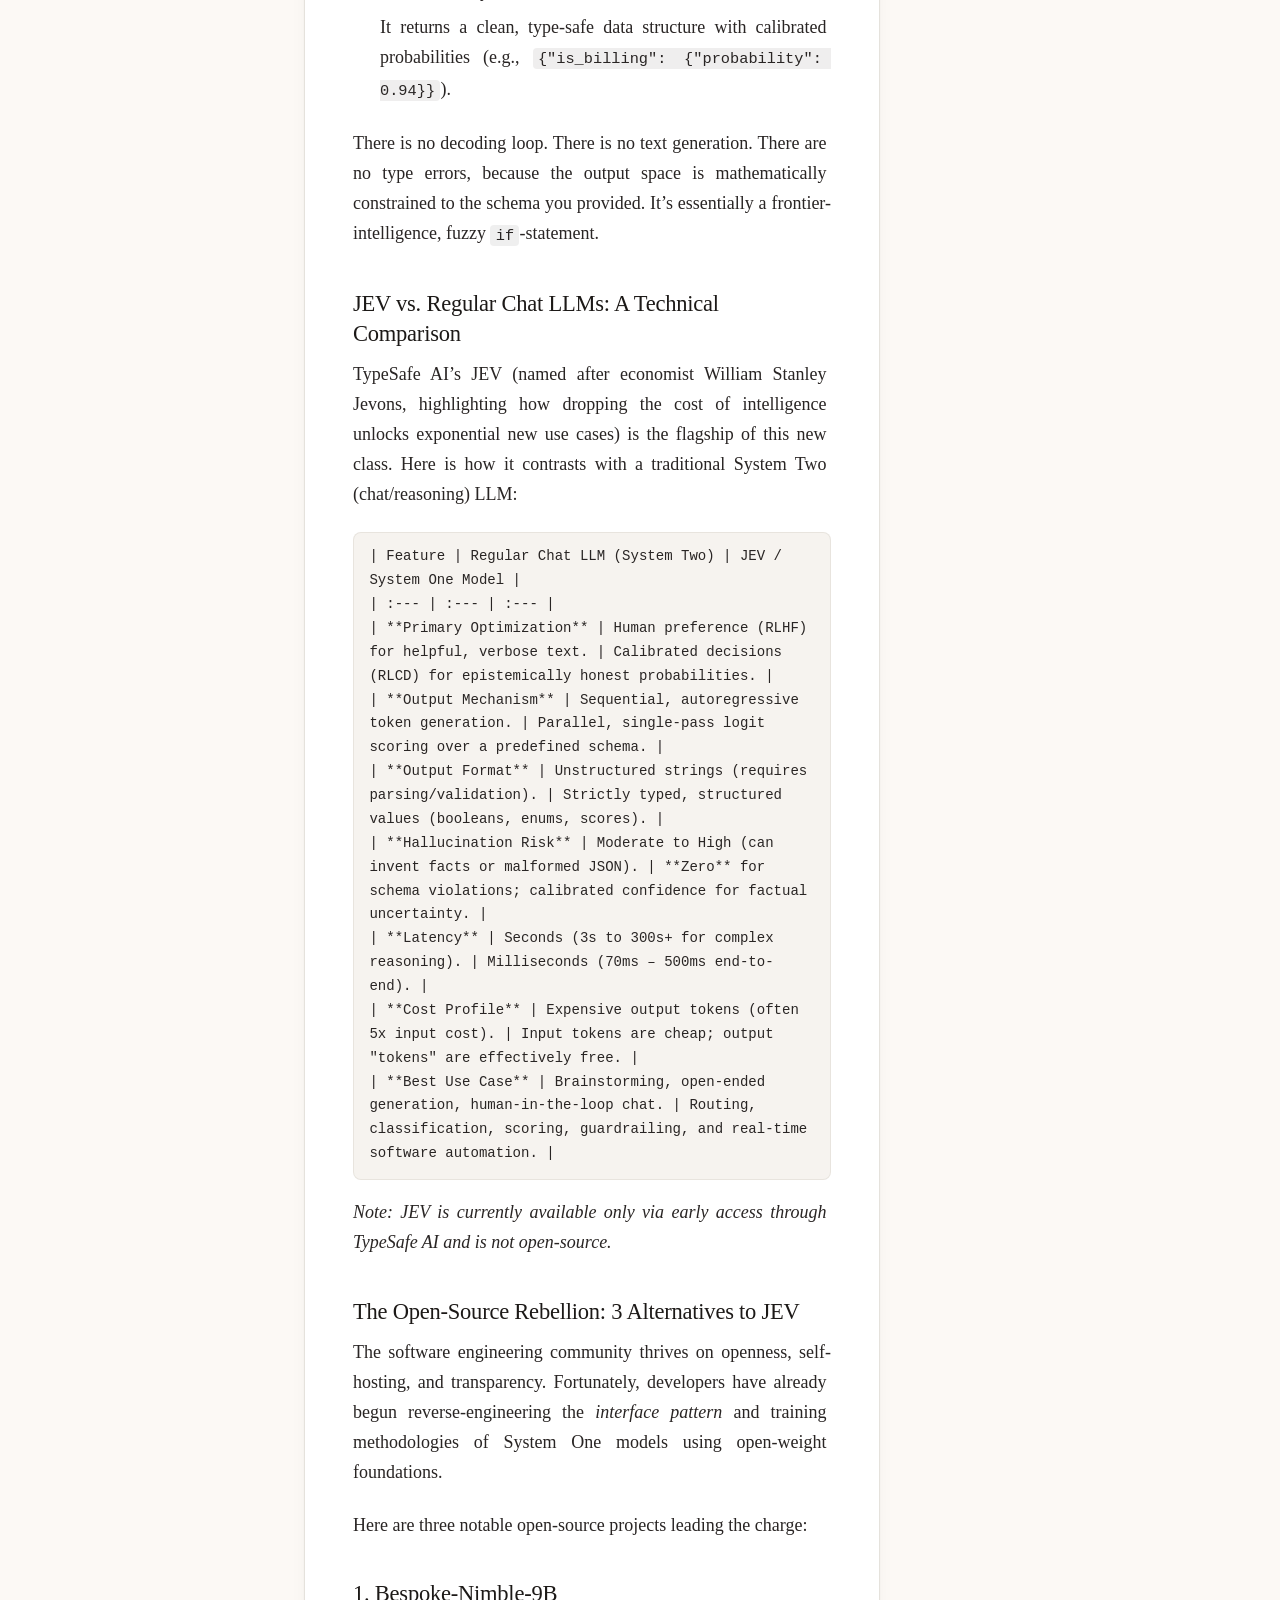
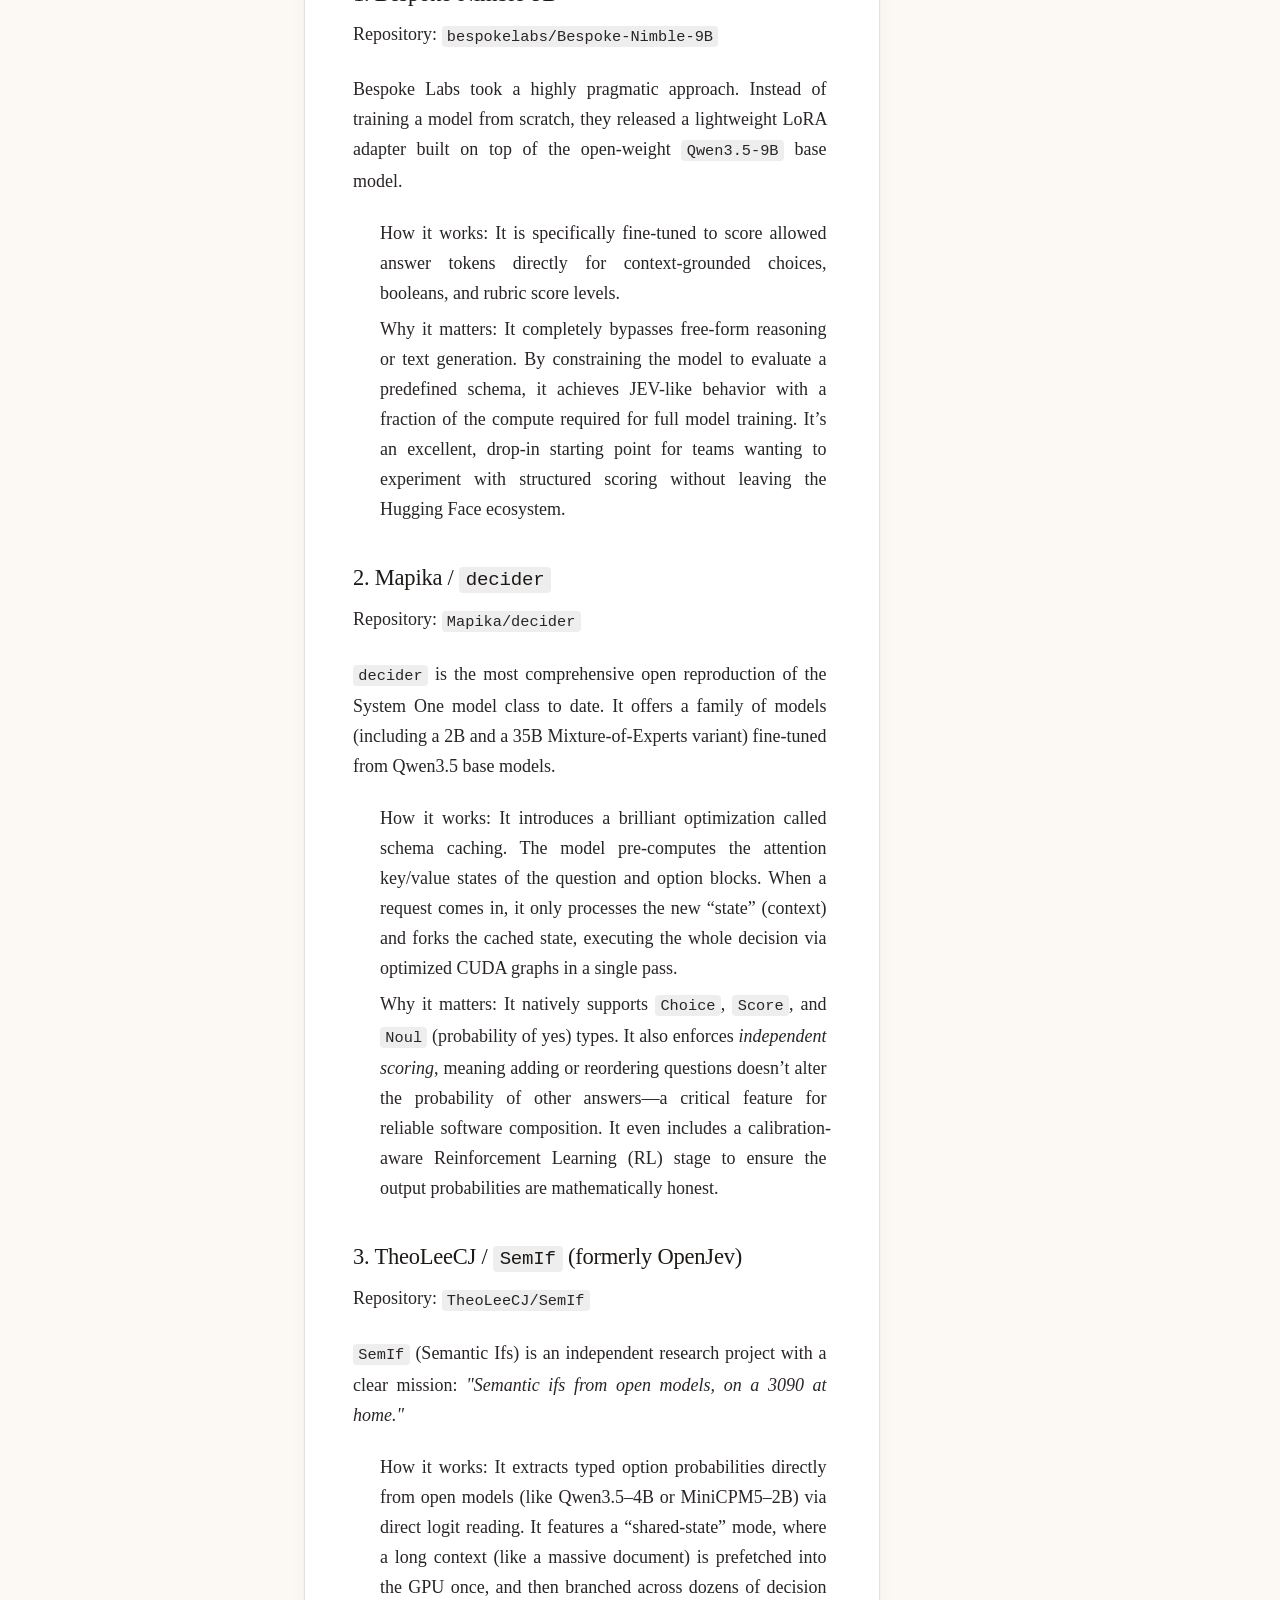
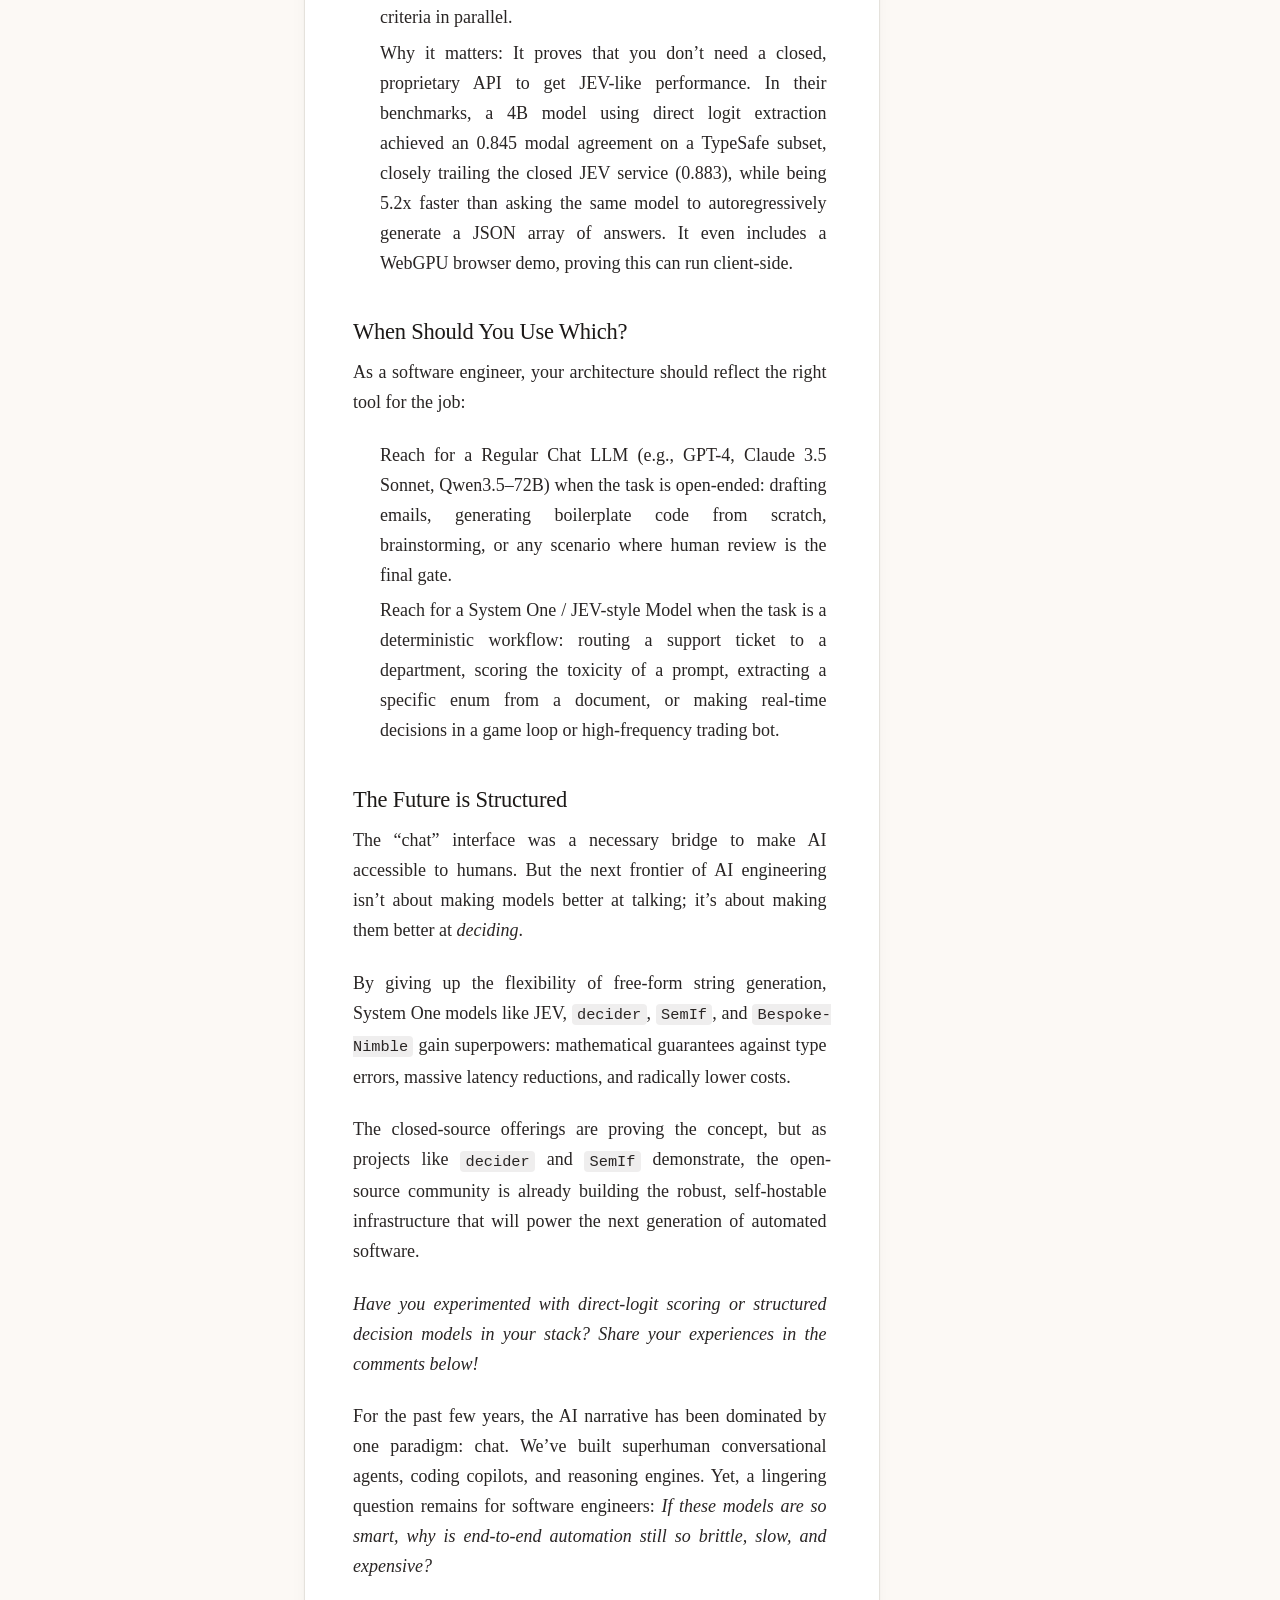
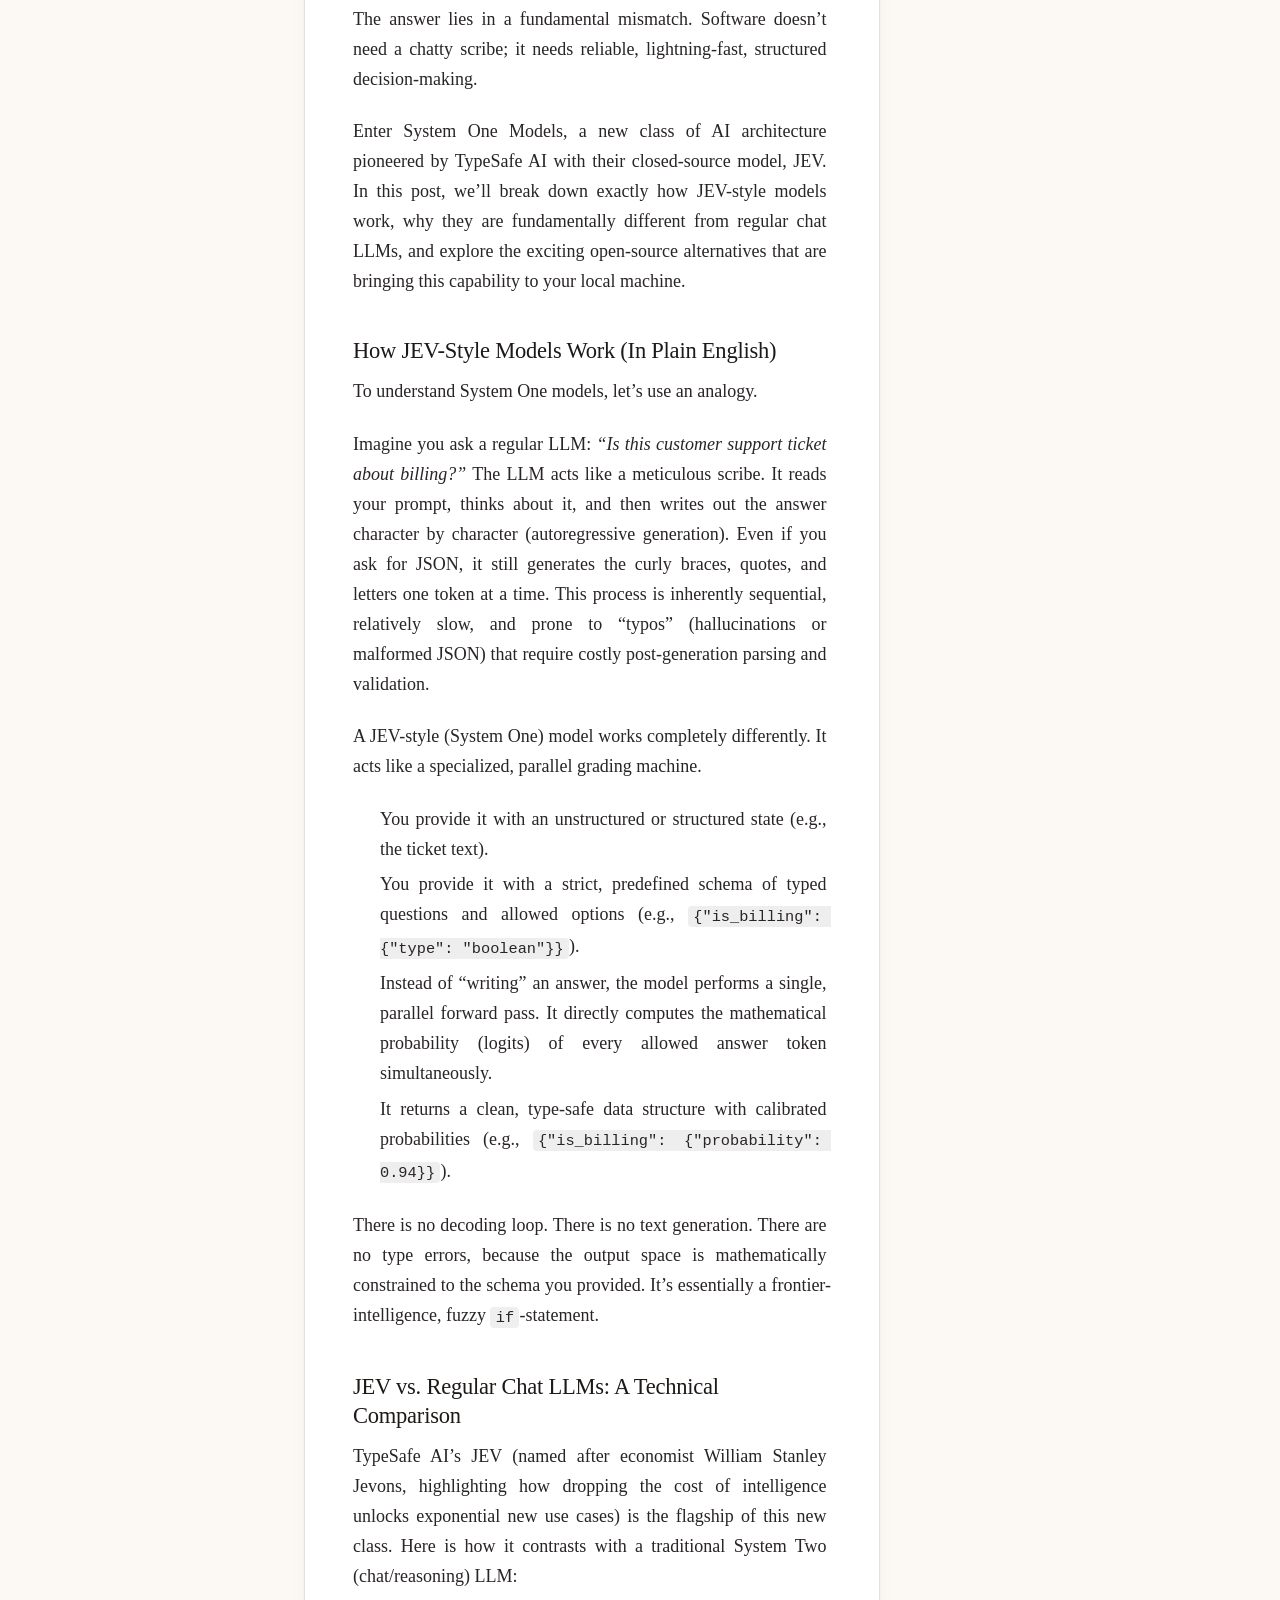
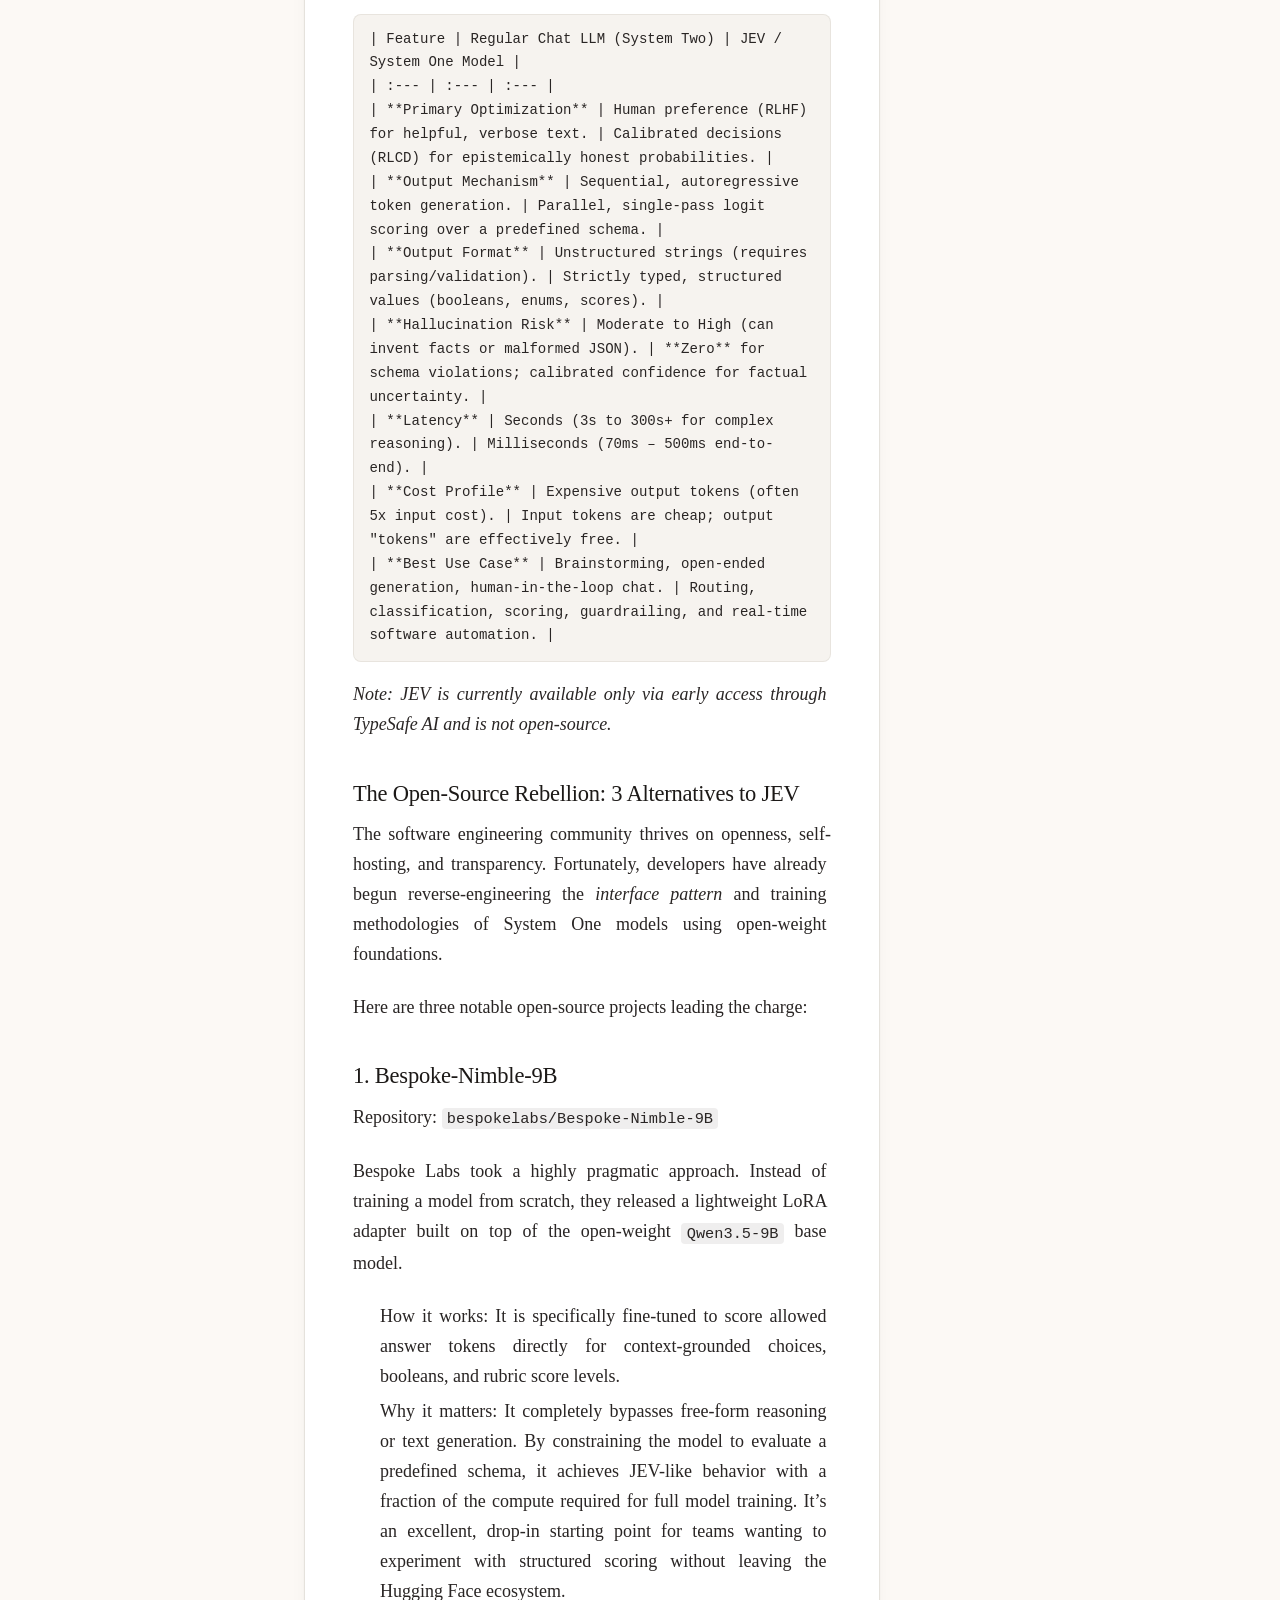
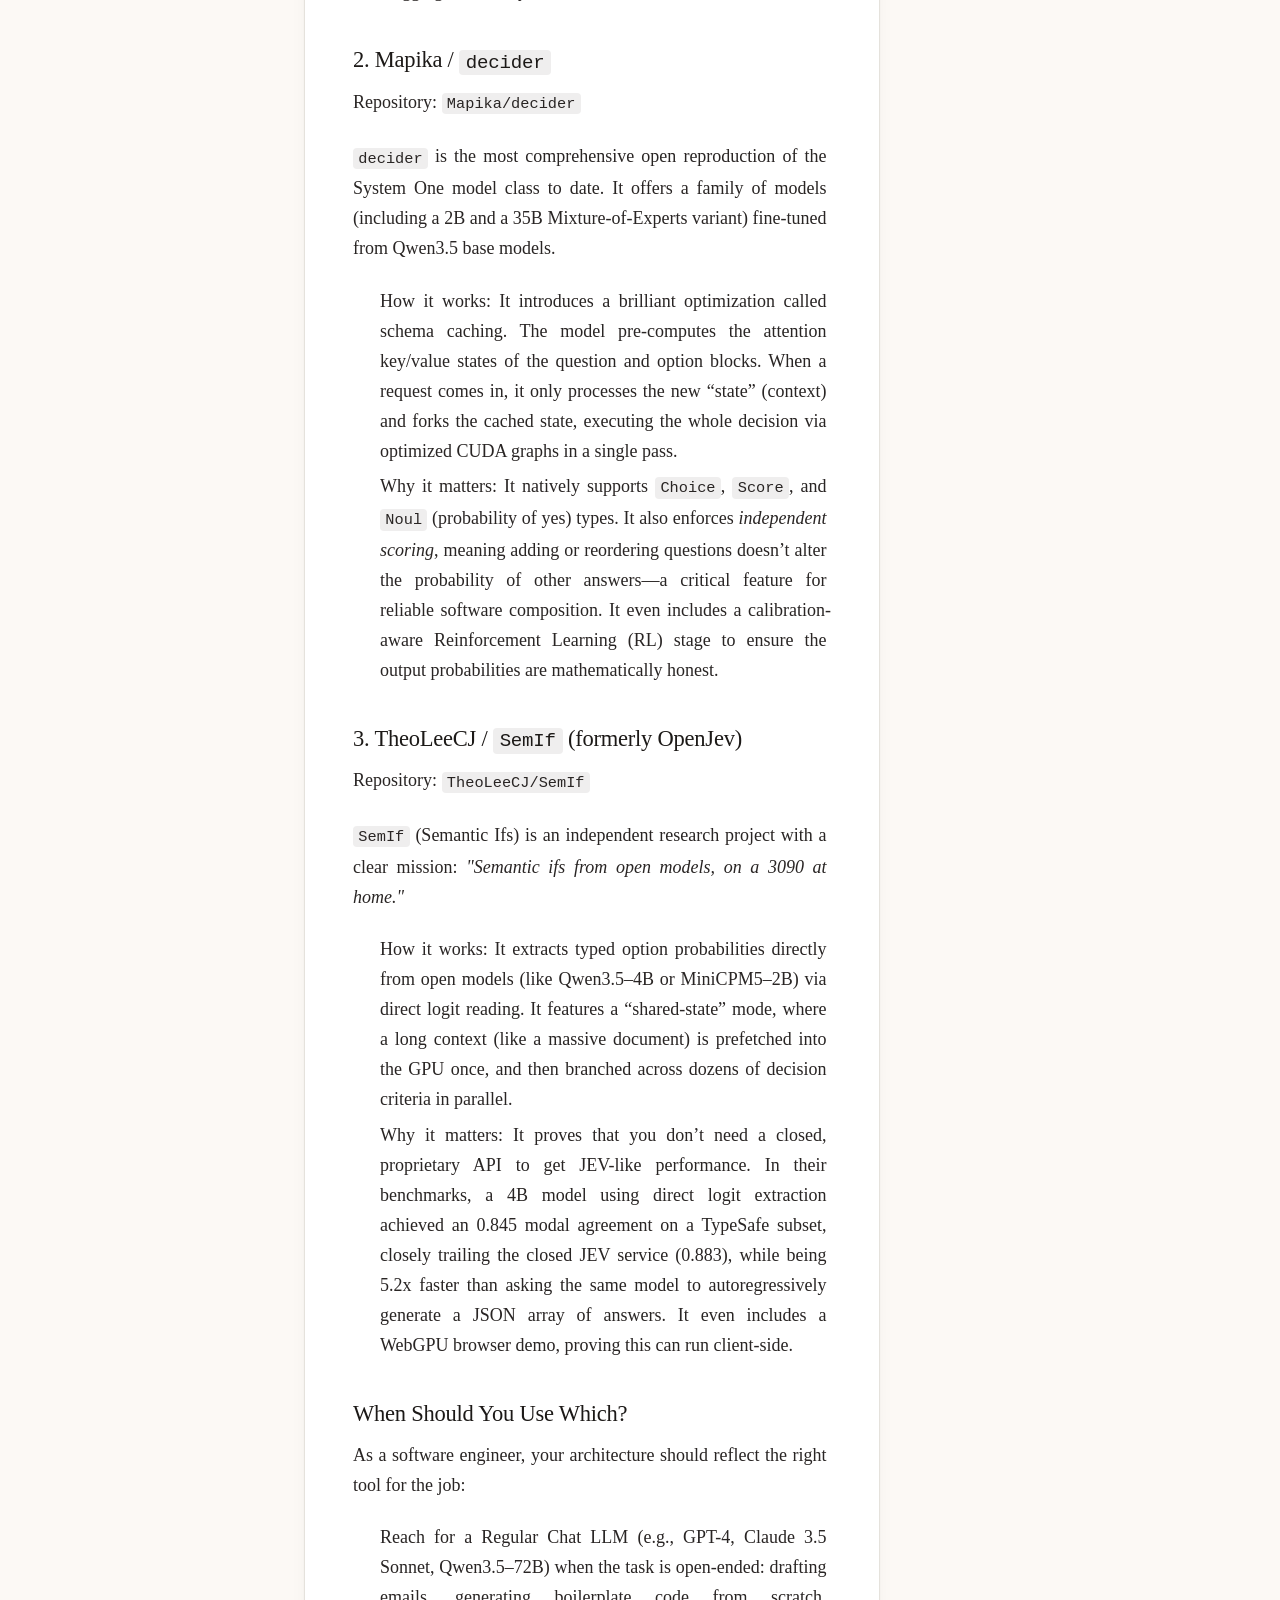
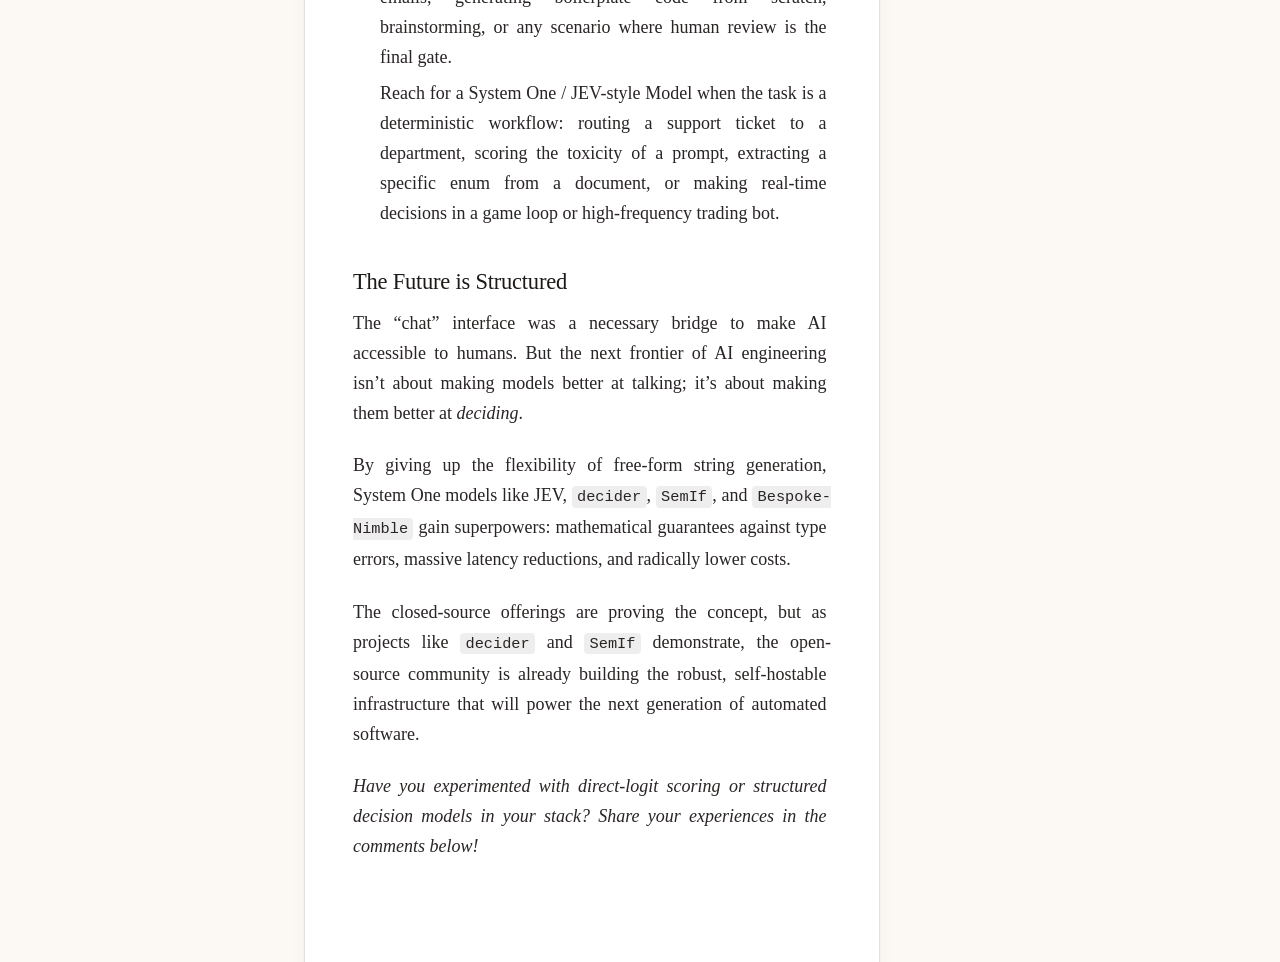
==== commit a4e726f1: "Update app_editor.html" ====
--- a/app_editor.html
+++ b/app_editor.html
@@ -1,5 +1,4 @@
 <!DOCTYPE html>
-<!-- saved from url=(0080)https://writer.burro-powan.ts.net/documents/2bf9da29-5897-4792-b67c-17a2a3247270 -->
 <html lang="en" data-darkreader-proxy-injected="true"><head><meta http-equiv="Content-Type" content="text/html; charset=UTF-8">
     <meta name="viewport" content="width=device-width, initial-scale=1">
     <meta name="color-scheme" content="light dark">
@@ -81,7 +80,7 @@
 <aside class="fixed inset-y-0 left-0 z-40 flex w-64 select-none flex-col overflow-hidden border-r border-line bg-panel">
   
   <div class="px-3 pb-1 pt-3">
-    <a href="https://writer.burro-powan.ts.net/" class="group flex items-center justify-between rounded-lg px-3 py-2 transition-colors hover:bg-hover">
+    <a href="#" class="group flex items-center justify-between rounded-lg px-3 py-2 transition-colors hover:bg-hover">
       <span class="flex min-w-0 items-center gap-2.5">
         <span class="flex h-8 w-8 shrink-0 items-center justify-center rounded-lg bg-primary text-on-primary">
           <span class="material-symbols-outlined text-lg">auto_stories</span>
@@ -106,7 +105,7 @@
 
   
   <div class="px-3 pb-3">
-    <form method="post" action="https://writer.burro-powan.ts.net/documents">
+    <form method="post" action="#">
       <input type="text" name="title" required="" maxlength="200" placeholder="New document title…" class="h-9 w-full rounded-lg border border-primary bg-primary px-3 text-xs font-medium text-on-primary placeholder:text-on-primary/60 focus:outline-none focus:ring-1 focus:ring-accent">
     </form>
   </div>
@@ -119,8 +118,8 @@
     </div>
     <div id="doc-list" class="mt-1 space-y-0.5">
       
-      <a href="https://writer.burro-powan.ts.net/documents/2bf9da29-5897-4792-b67c-17a2a3247270" data-title="Beyond Chat: Understanding JEV Models" class="doc-filter-row group flex items-center gap-1.5 rounded-lg px-2 py-1.5 text-xs transition-colors bg-active font-medium text-ink">
-        <span class="material-symbols-outlined text-sm text-accent">description</span>
+      <a href="#" data-title="Beyond Chat: Understanding JEV Models" class="doc-filter-row group flex items-center gap-1.5 rounded-lg px-2 py-1.5 text-xs transition-colors bg-active font-medium text-ink">
+<svg xmlns="http://www.w3.org/2000/svg" width="24" height="24" viewBox="0 0 24 24" fill="none" stroke="#ffb95f" stroke-width="1" stroke-linecap="round" stroke-linejoin="round"><path d="M15 2H6a2 2 0 0 0-2 2v16a2 2 0 0 0 2 2h12a2 2 0 0 0 2-2V7Z"></path><path d="M14 2v4a2 2 0 0 0 2 2h4"></path><path d="M10 9H8"></path><path d="M16 13H8"></path><path d="M16 17H8"></path></svg>
         <span class="min-w-0 flex-1 truncate">Beyond Chat: Understanding JEV Models</span>
         
         
@@ -128,8 +127,9 @@
         
       </a>
       
-      <a href="https://writer.burro-powan.ts.net/documents/c656e69a-06a8-45d2-a833-303d5b668616" data-title="Preparing your website or app for Black&nbsp;Friday" class="doc-filter-row group flex items-center gap-1.5 rounded-lg px-2 py-1.5 text-xs transition-colors text-muted hover:bg-hover hover:text-ink">
-        <span class="material-symbols-outlined text-sm text-faint group-hover:text-muted">description</span>
+      <a href="#" data-title="Preparing your website or app for Black&nbsp;Friday" class="doc-filter-row group flex items-center gap-1.5 rounded-lg px-2 py-1.5 text-xs transition-colors text-muted hover:bg-hover hover:text-ink">
+
+<svg xmlns="http://www.w3.org/2000/svg" width="24" height="24" viewBox="0 0 24 24" fill="none" stroke="#ffb95f" stroke-width="1" stroke-linecap="round" stroke-linejoin="round"><path d="M15 2H6a2 2 0 0 0-2 2v16a2 2 0 0 0 2 2h12a2 2 0 0 0 2-2V7Z"></path><path d="M14 2v4a2 2 0 0 0 2 2h4"></path><path d="M10 9H8"></path><path d="M16 13H8"></path><path d="M16 17H8"></path></svg>
         <span class="min-w-0 flex-1 truncate">Preparing your website or app for Black&nbsp;Friday</span>
         
         <span class="text-[11px] font-medium text-faint">3</span>
@@ -137,8 +137,9 @@
         
       </a>
       
-      <a href="https://writer.burro-powan.ts.net/documents/ddf5c2e3-0e34-4d1f-b334-9a085a2d91da" data-title="Chasing Ghosts in the Machine: Debugging a File Descriptor Leak in Python’s exchangelib" class="doc-filter-row group flex items-center gap-1.5 rounded-lg px-2 py-1.5 text-xs transition-colors text-muted hover:bg-hover hover:text-ink">
-        <span class="material-symbols-outlined text-sm text-faint group-hover:text-muted">description</span>
+      <a href="#" data-title="Chasing Ghosts in the Machine: Debugging a File Descriptor Leak in Python’s exchangelib" class="doc-filter-row group flex items-center gap-1.5 rounded-lg px-2 py-1.5 text-xs transition-colors text-muted hover:bg-hover hover:text-ink">
+
+<svg xmlns="http://www.w3.org/2000/svg" width="24" height="24" viewBox="0 0 24 24" fill="none" stroke="#ffb95f" stroke-width="1" stroke-linecap="round" stroke-linejoin="round"><path d="M15 2H6a2 2 0 0 0-2 2v16a2 2 0 0 0 2 2h12a2 2 0 0 0 2-2V7Z"></path><path d="M14 2v4a2 2 0 0 0 2 2h4"></path><path d="M10 9H8"></path><path d="M16 13H8"></path><path d="M16 17H8"></path></svg>
         <span class="min-w-0 flex-1 truncate">Chasing Ghosts in the Machine: Debugging a File Descriptor Leak in Python’s exchangelib</span>
         
         <span class="text-[11px] font-medium text-faint">2</span>
@@ -146,15 +147,17 @@
         
       </a>
       
-      <a href="https://writer.burro-powan.ts.net/documents/76bc5e8b-1538-4b2d-88b9-bdb296cc49e7" data-title="Extending Zed: A Deep Dive into Building the pylyzer-zed Language Server Extension" class="doc-filter-row group flex items-center gap-1.5 rounded-lg px-2 py-1.5 text-xs transition-colors text-muted hover:bg-hover hover:text-ink">
-        <span class="material-symbols-outlined text-sm text-faint group-hover:text-muted">description</span>
+      <a href="#" data-title="Extending Zed: A Deep Dive into Building the pylyzer-zed Language Server Extension" class="doc-filter-row group flex items-center gap-1.5 rounded-lg px-2 py-1.5 text-xs transition-colors text-muted hover:bg-hover hover:text-ink">
+
+<svg xmlns="http://www.w3.org/2000/svg" width="24" height="24" viewBox="0 0 24 24" fill="none" stroke="#ffb95f" stroke-width="1" stroke-linecap="round" stroke-linejoin="round"><path d="M15 2H6a2 2 0 0 0-2 2v16a2 2 0 0 0 2 2h12a2 2 0 0 0 2-2V7Z"></path><path d="M14 2v4a2 2 0 0 0 2 2h4"></path><path d="M10 9H8"></path><path d="M16 13H8"></path><path d="M16 17H8"></path></svg>
         <span class="min-w-0 flex-1 truncate">Extending Zed: A Deep Dive into Building the pylyzer-zed Language Server Extension</span>
         
         
       </a>
       
-      <a href="https://writer.burro-powan.ts.net/documents/be77ddf0-6e7c-4039-9af1-504c463198b2" data-title="Turbocharging Your Python&nbsp;Workflow" class="doc-filter-row group flex items-center gap-1.5 rounded-lg px-2 py-1.5 text-xs transition-colors text-muted hover:bg-hover hover:text-ink">
-        <span class="material-symbols-outlined text-sm text-faint group-hover:text-muted">description</span>
+      <a href="#" data-title="Turbocharging Your Python&nbsp;Workflow" class="doc-filter-row group flex items-center gap-1.5 rounded-lg px-2 py-1.5 text-xs transition-colors text-muted hover:bg-hover hover:text-ink">
+
+<svg xmlns="http://www.w3.org/2000/svg" width="24" height="24" viewBox="0 0 24 24" fill="none" stroke="#ffb95f" stroke-width="1" stroke-linecap="round" stroke-linejoin="round"><path d="M15 2H6a2 2 0 0 0-2 2v16a2 2 0 0 0 2 2h12a2 2 0 0 0 2-2V7Z"></path><path d="M14 2v4a2 2 0 0 0 2 2h4"></path><path d="M10 9H8"></path><path d="M16 13H8"></path><path d="M16 17H8"></path></svg>
         <span class="min-w-0 flex-1 truncate">Turbocharging Your Python&nbsp;Workflow</span>
         
         <span class="text-[11px] font-medium text-faint">3</span>
@@ -188,7 +191,7 @@
   <header class="fixed left-64 right-0 top-0 z-30 h-14 border-b border-line bg-page/95 shadow-sm backdrop-blur-md">
     <div class="flex h-14 w-full items-center justify-between gap-4 px-6">
       <nav class="flex min-w-0 items-center gap-2 text-sm">
-        <a href="https://writer.burro-powan.ts.net/" class="shrink-0 text-muted transition-colors hover:text-ink">Documents</a>
+        <a href="#" class="shrink-0 text-muted transition-colors hover:text-ink">Documents</a>
         <span class="shrink-0 text-faint">/</span>
         <span id="crumb-title" class="truncate font-medium text-ink">Beyond Chat: Understanding JEV "System One" Models and Their Open-Source Alternatives</span>
       </nav>
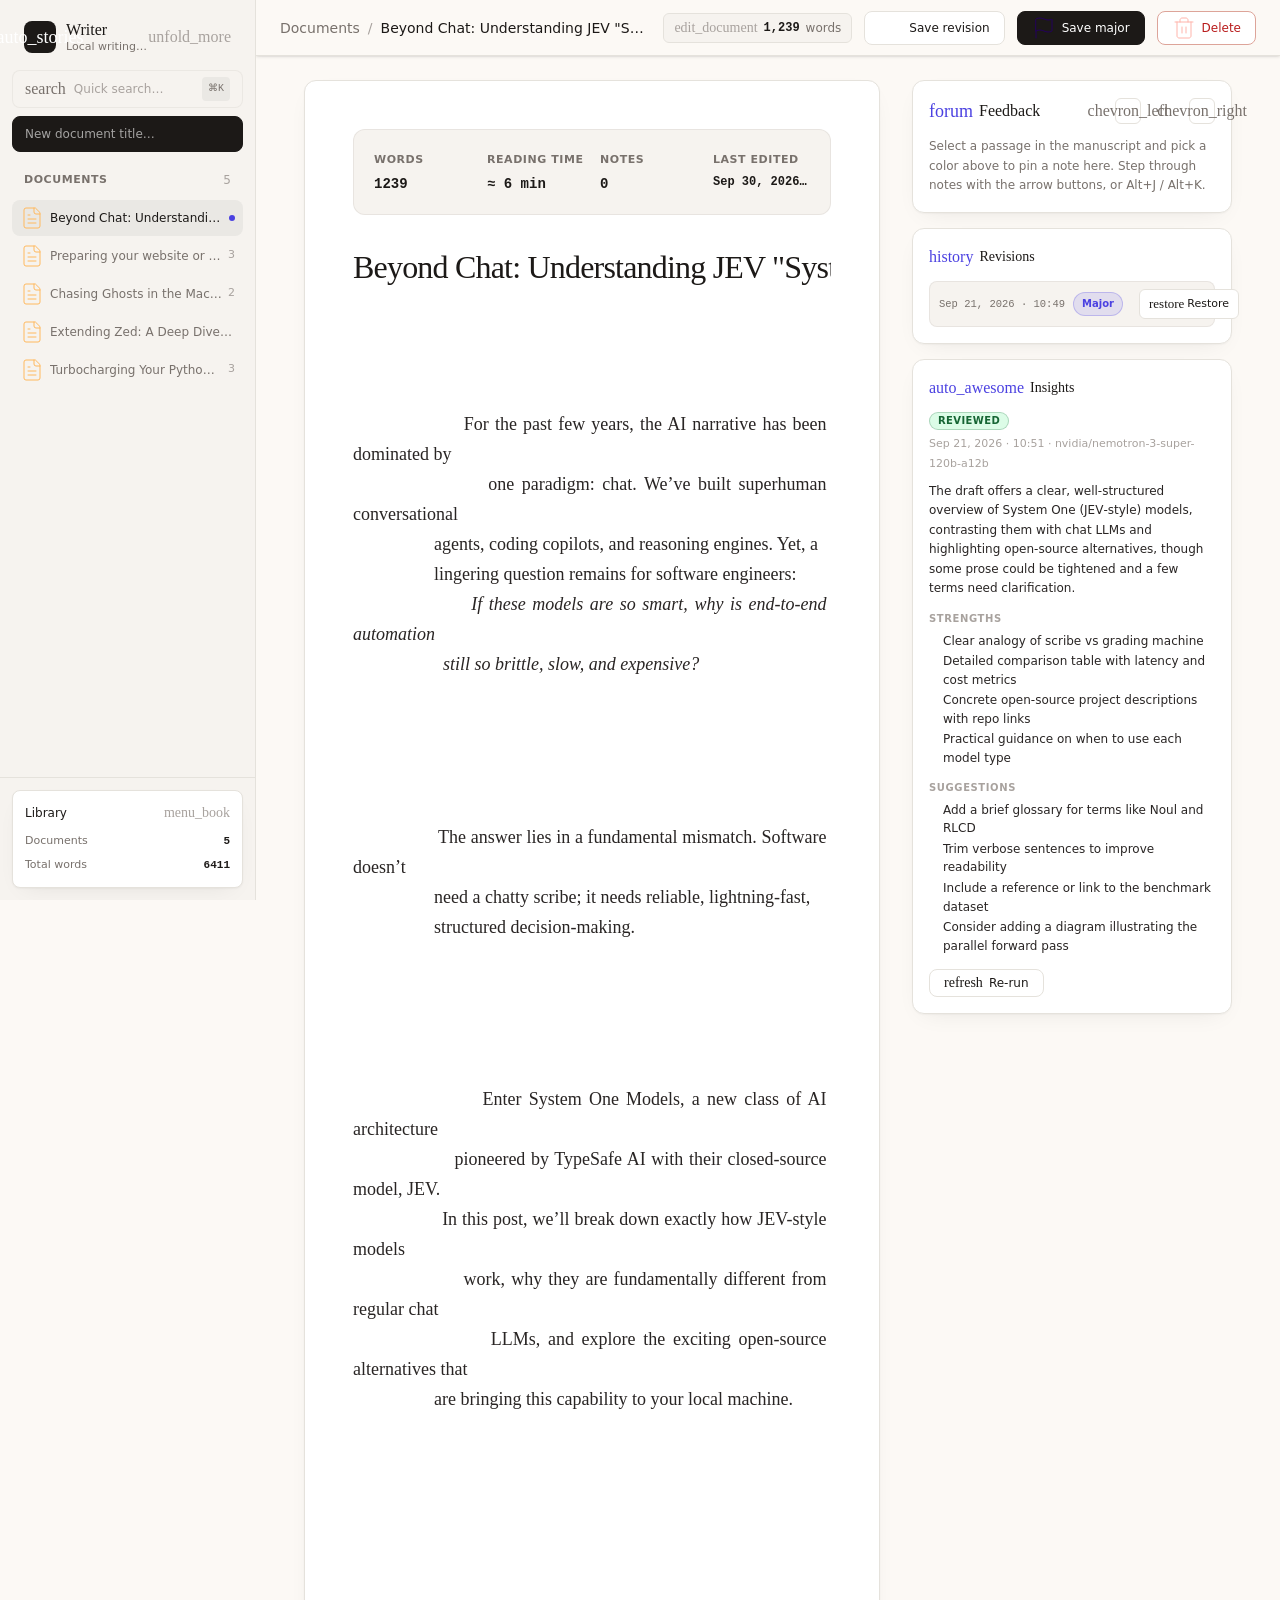
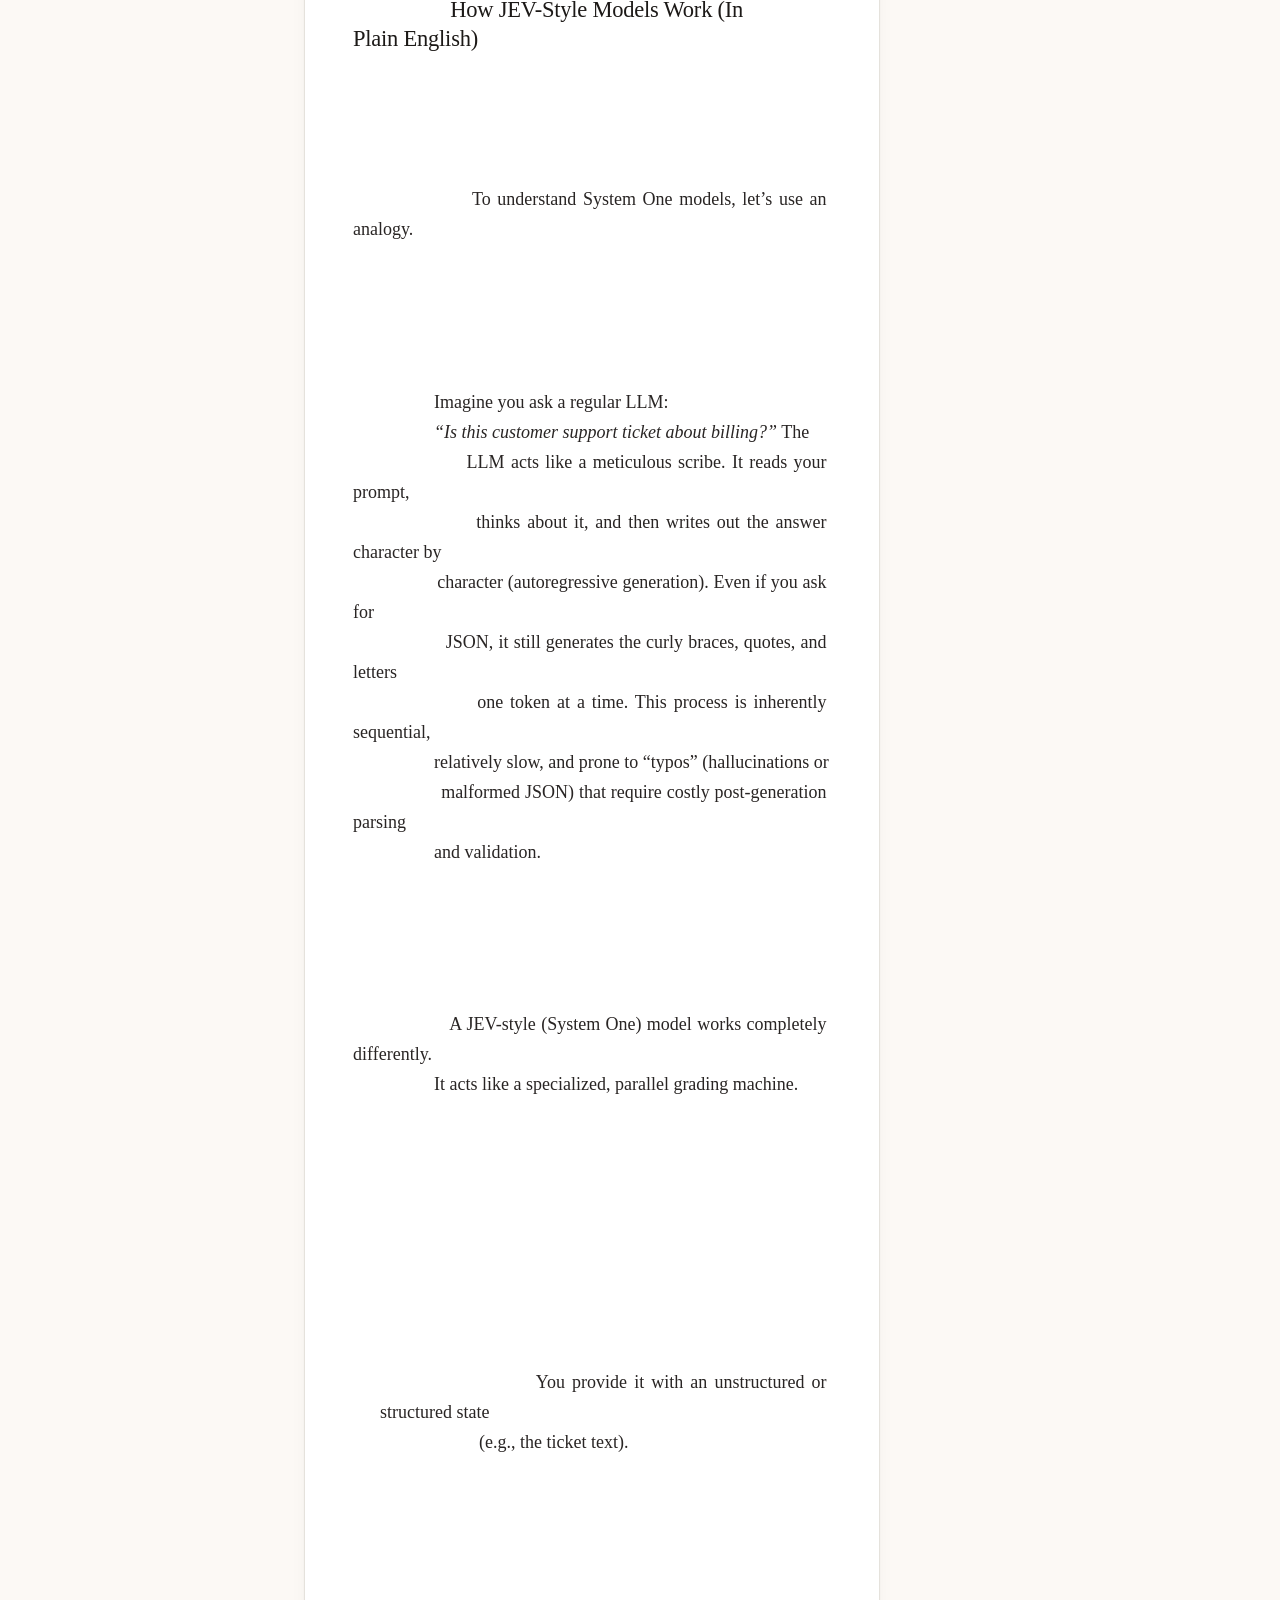
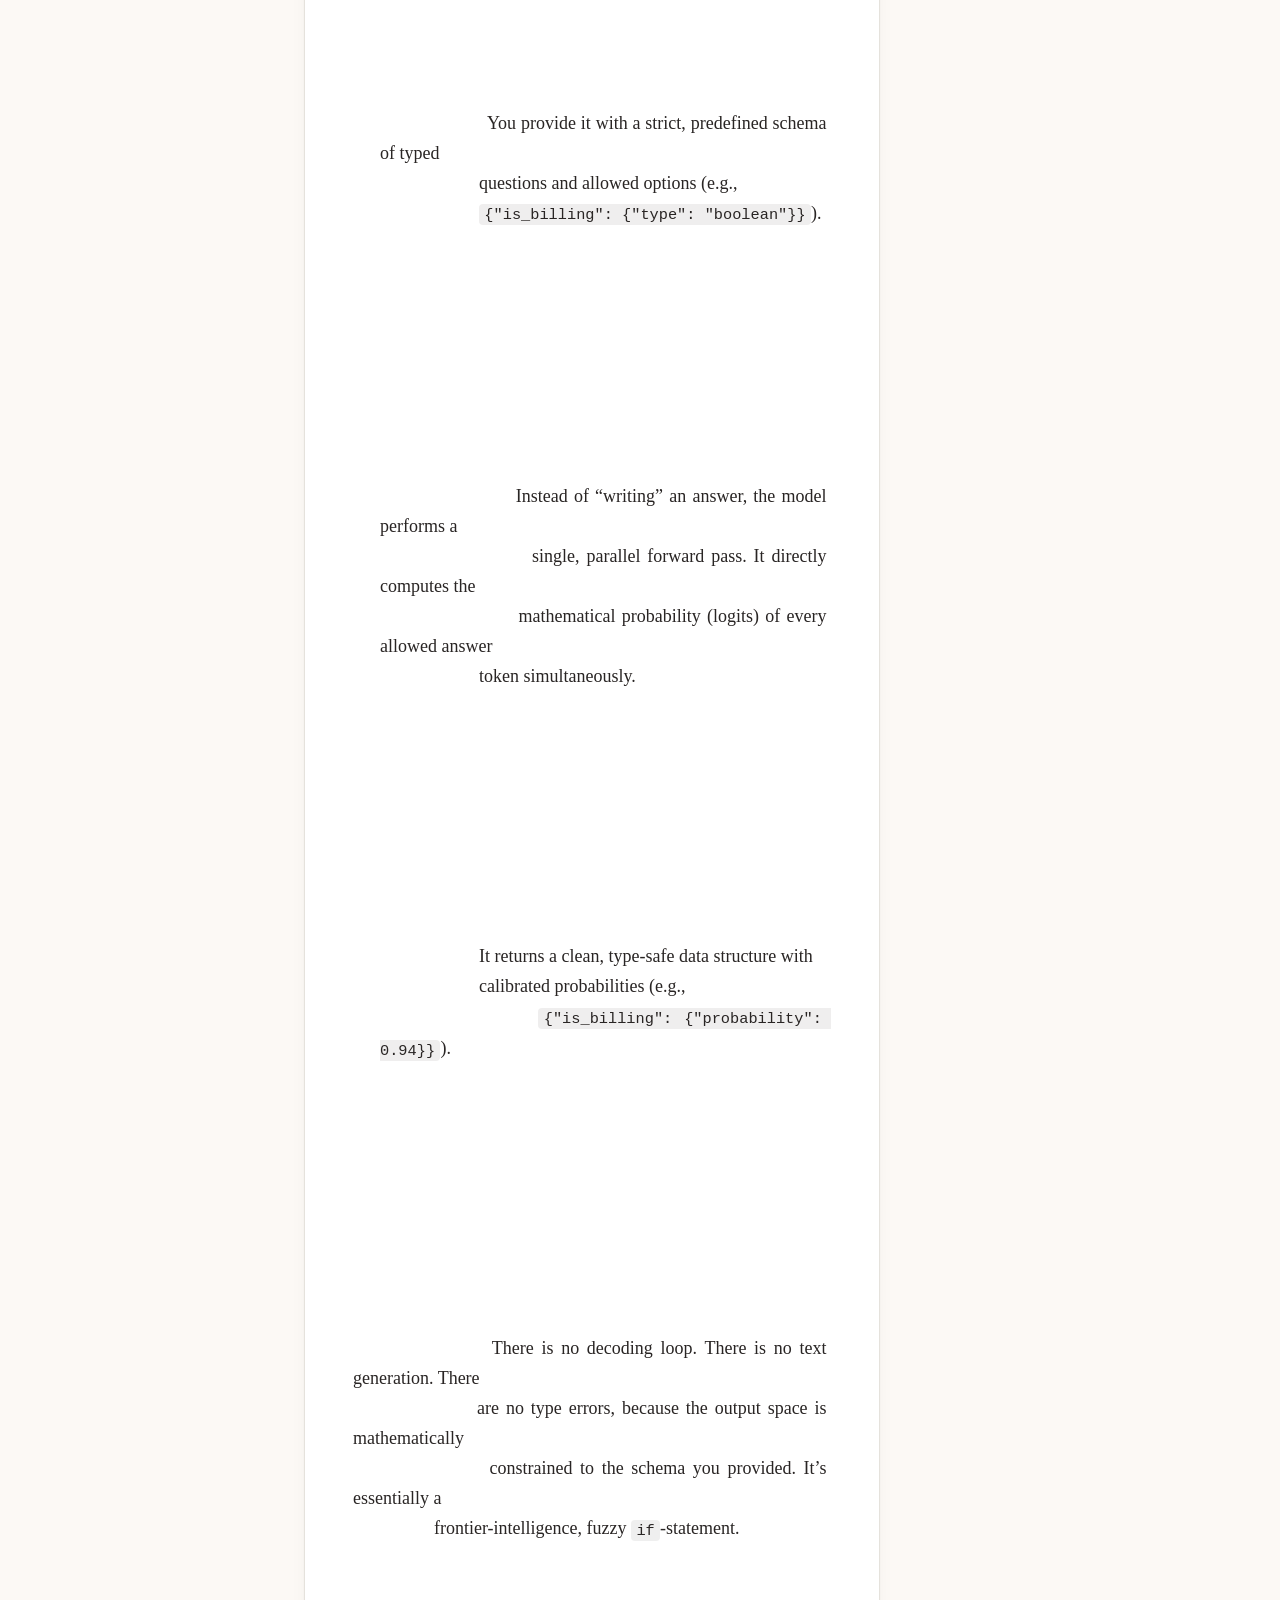
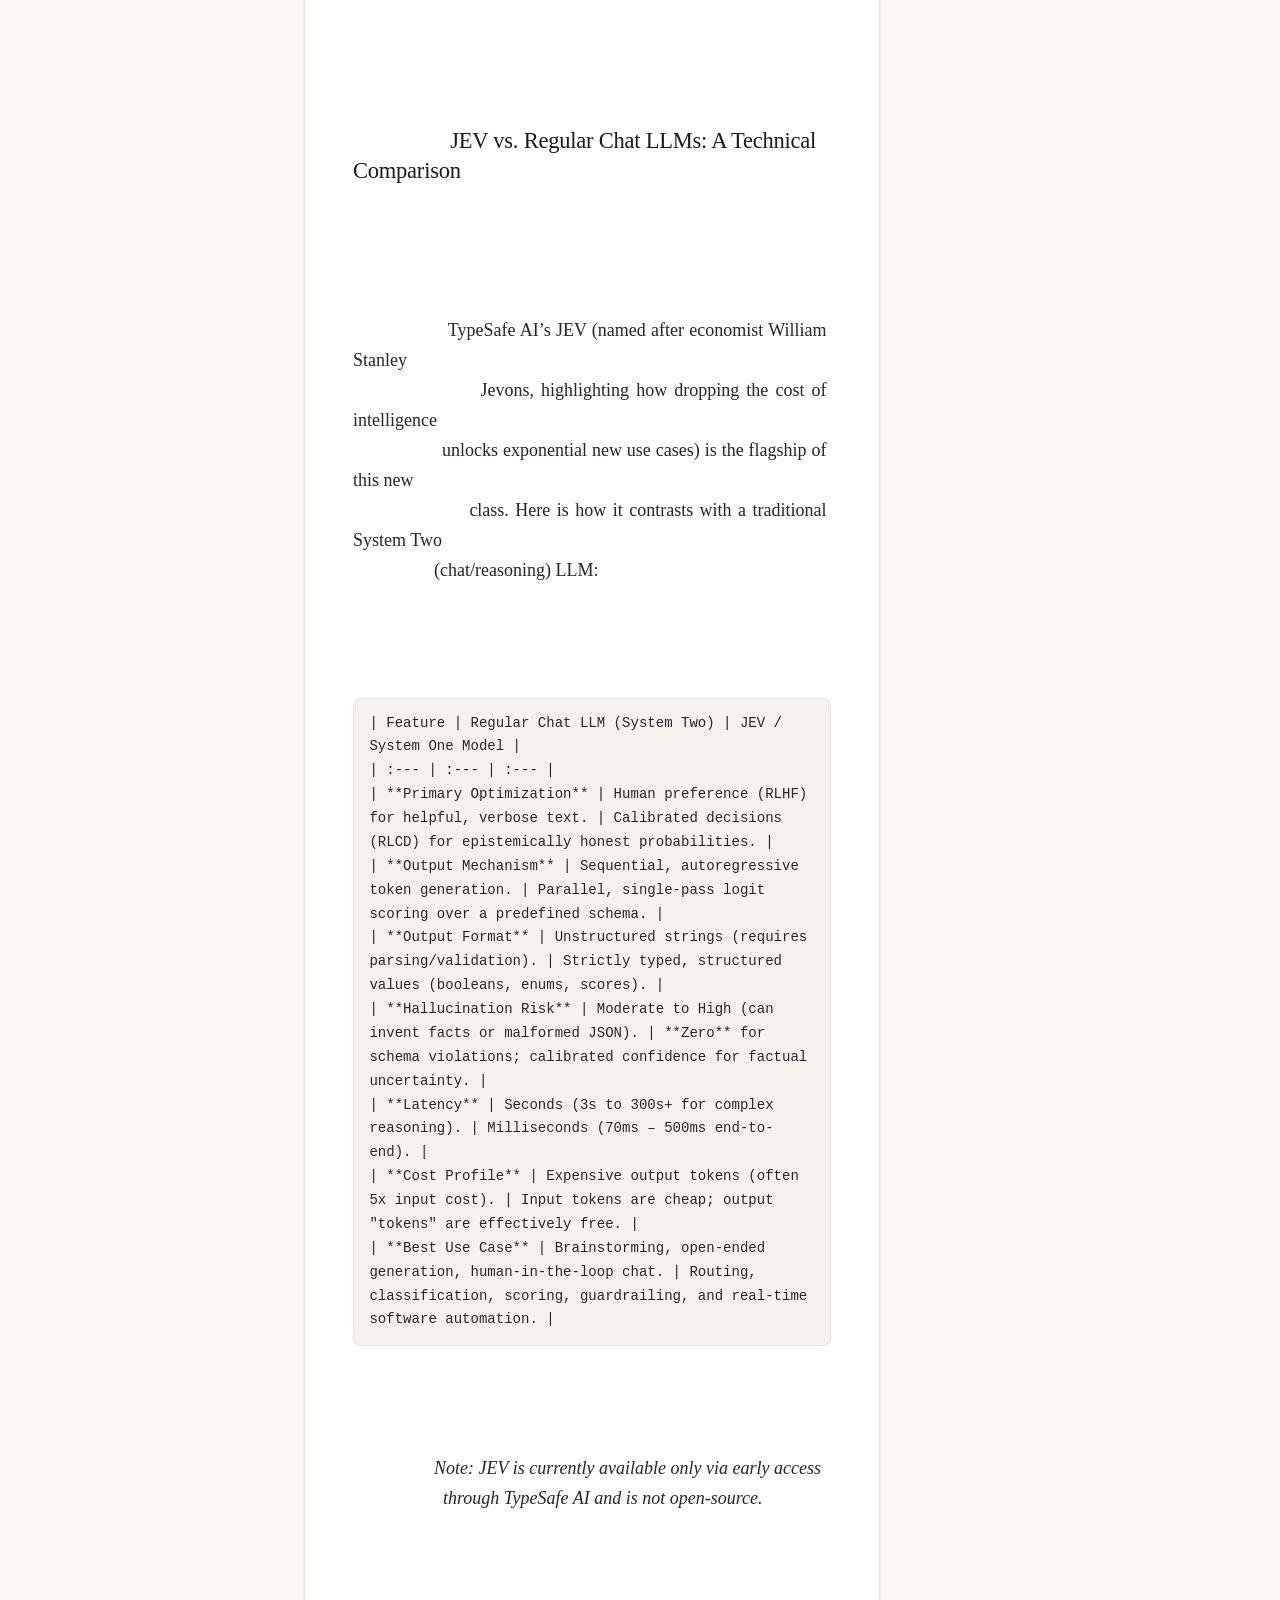
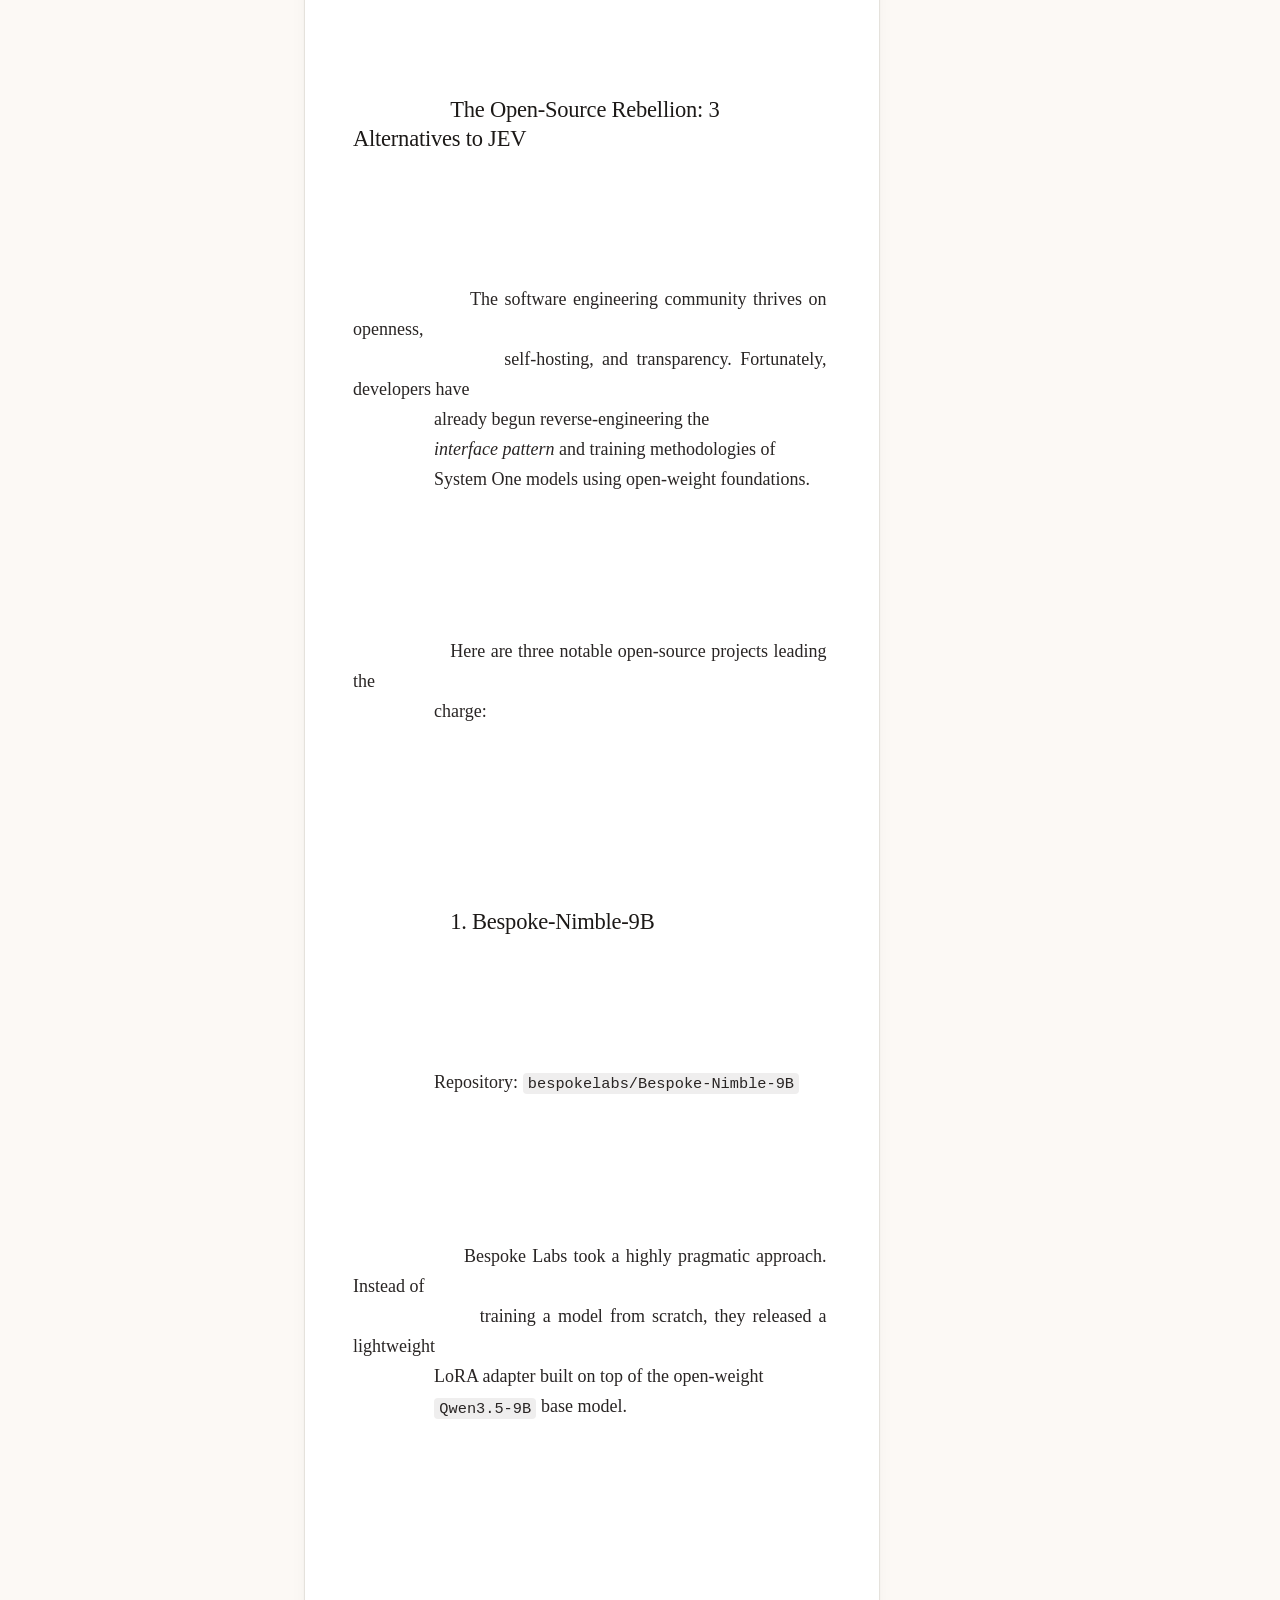
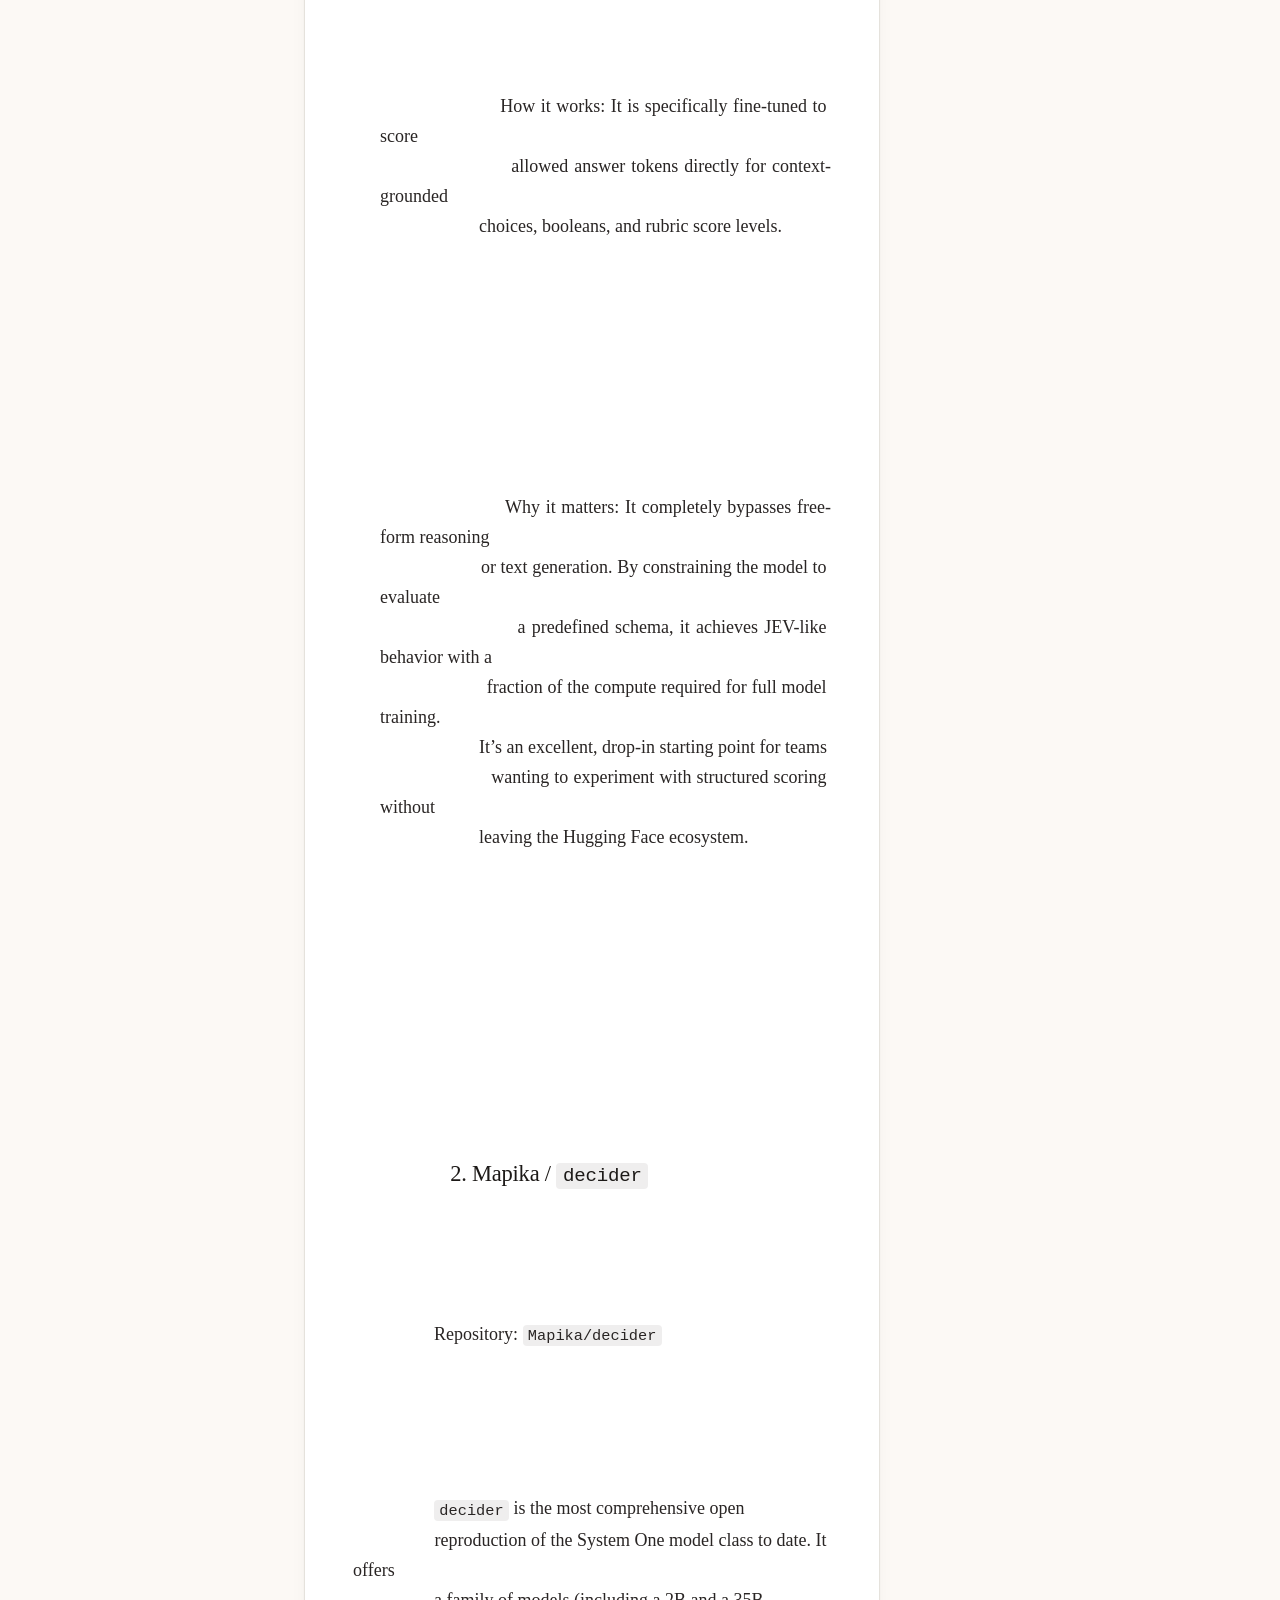
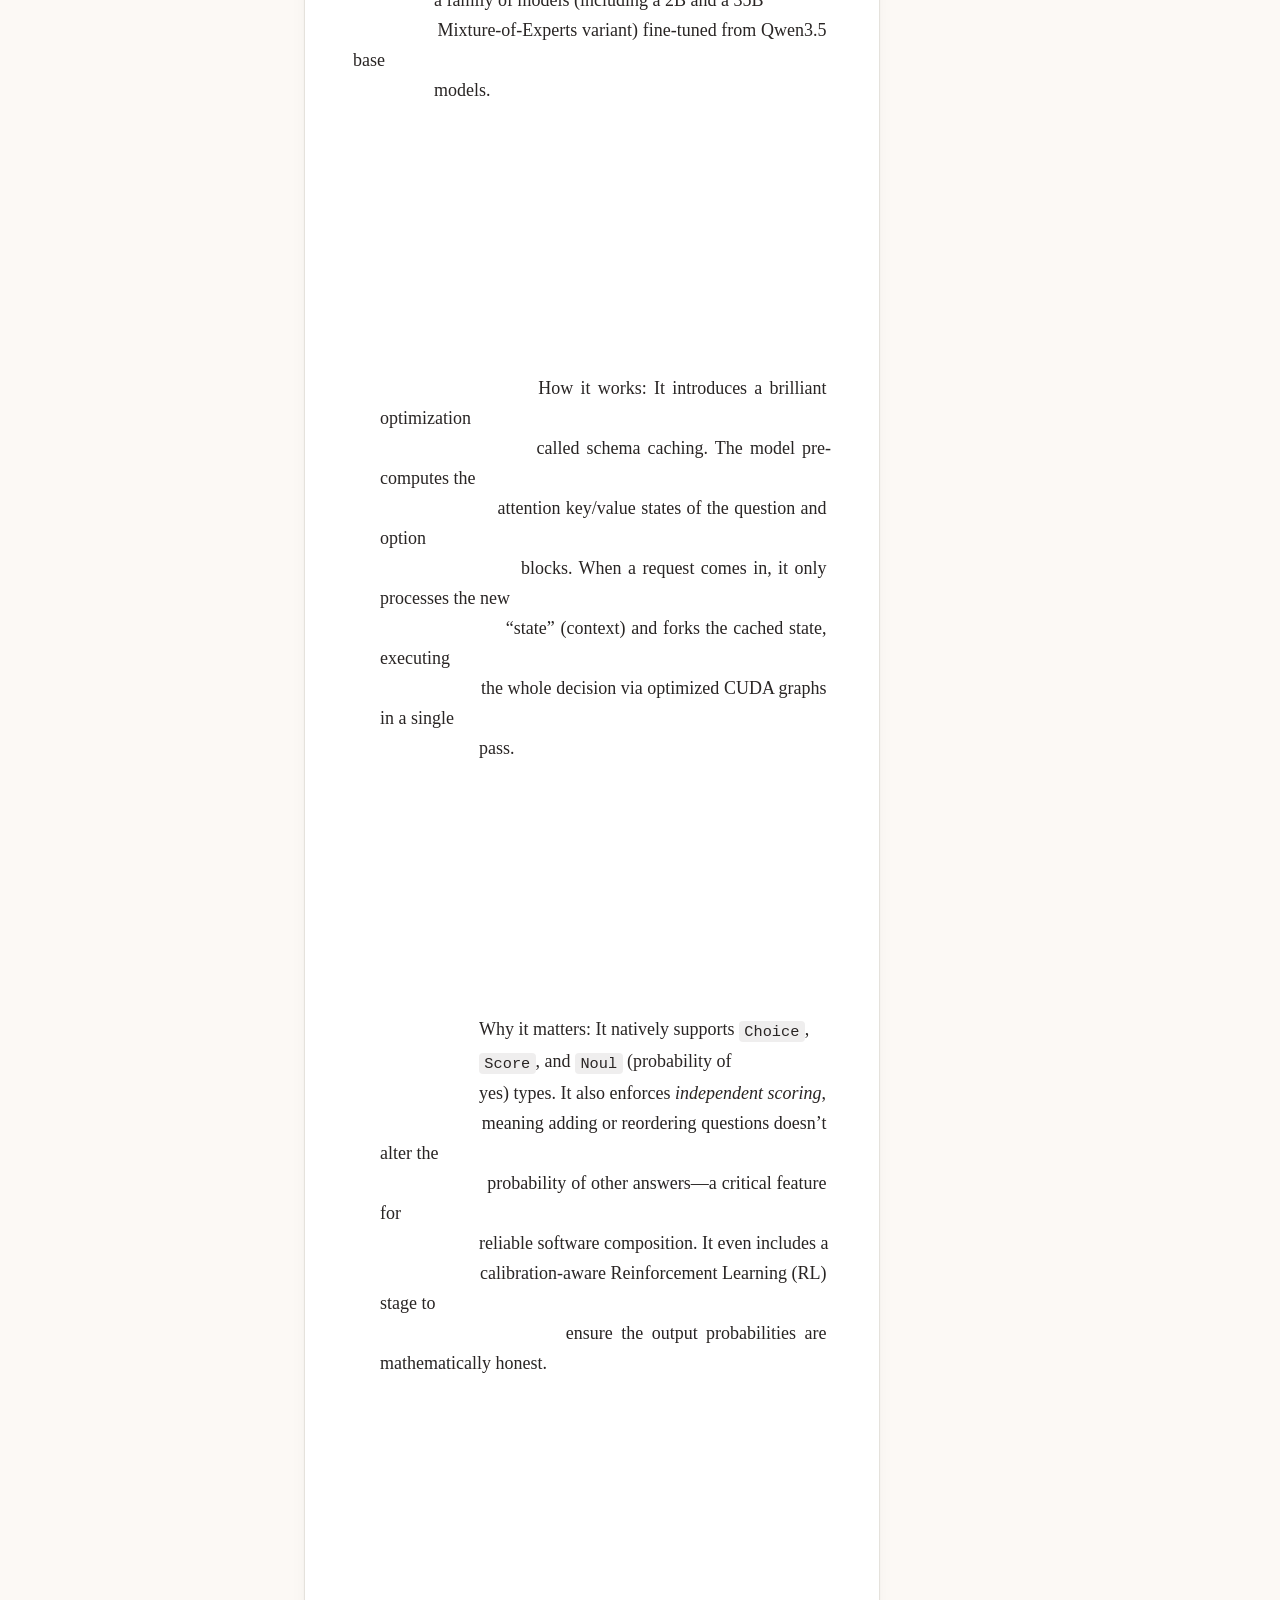
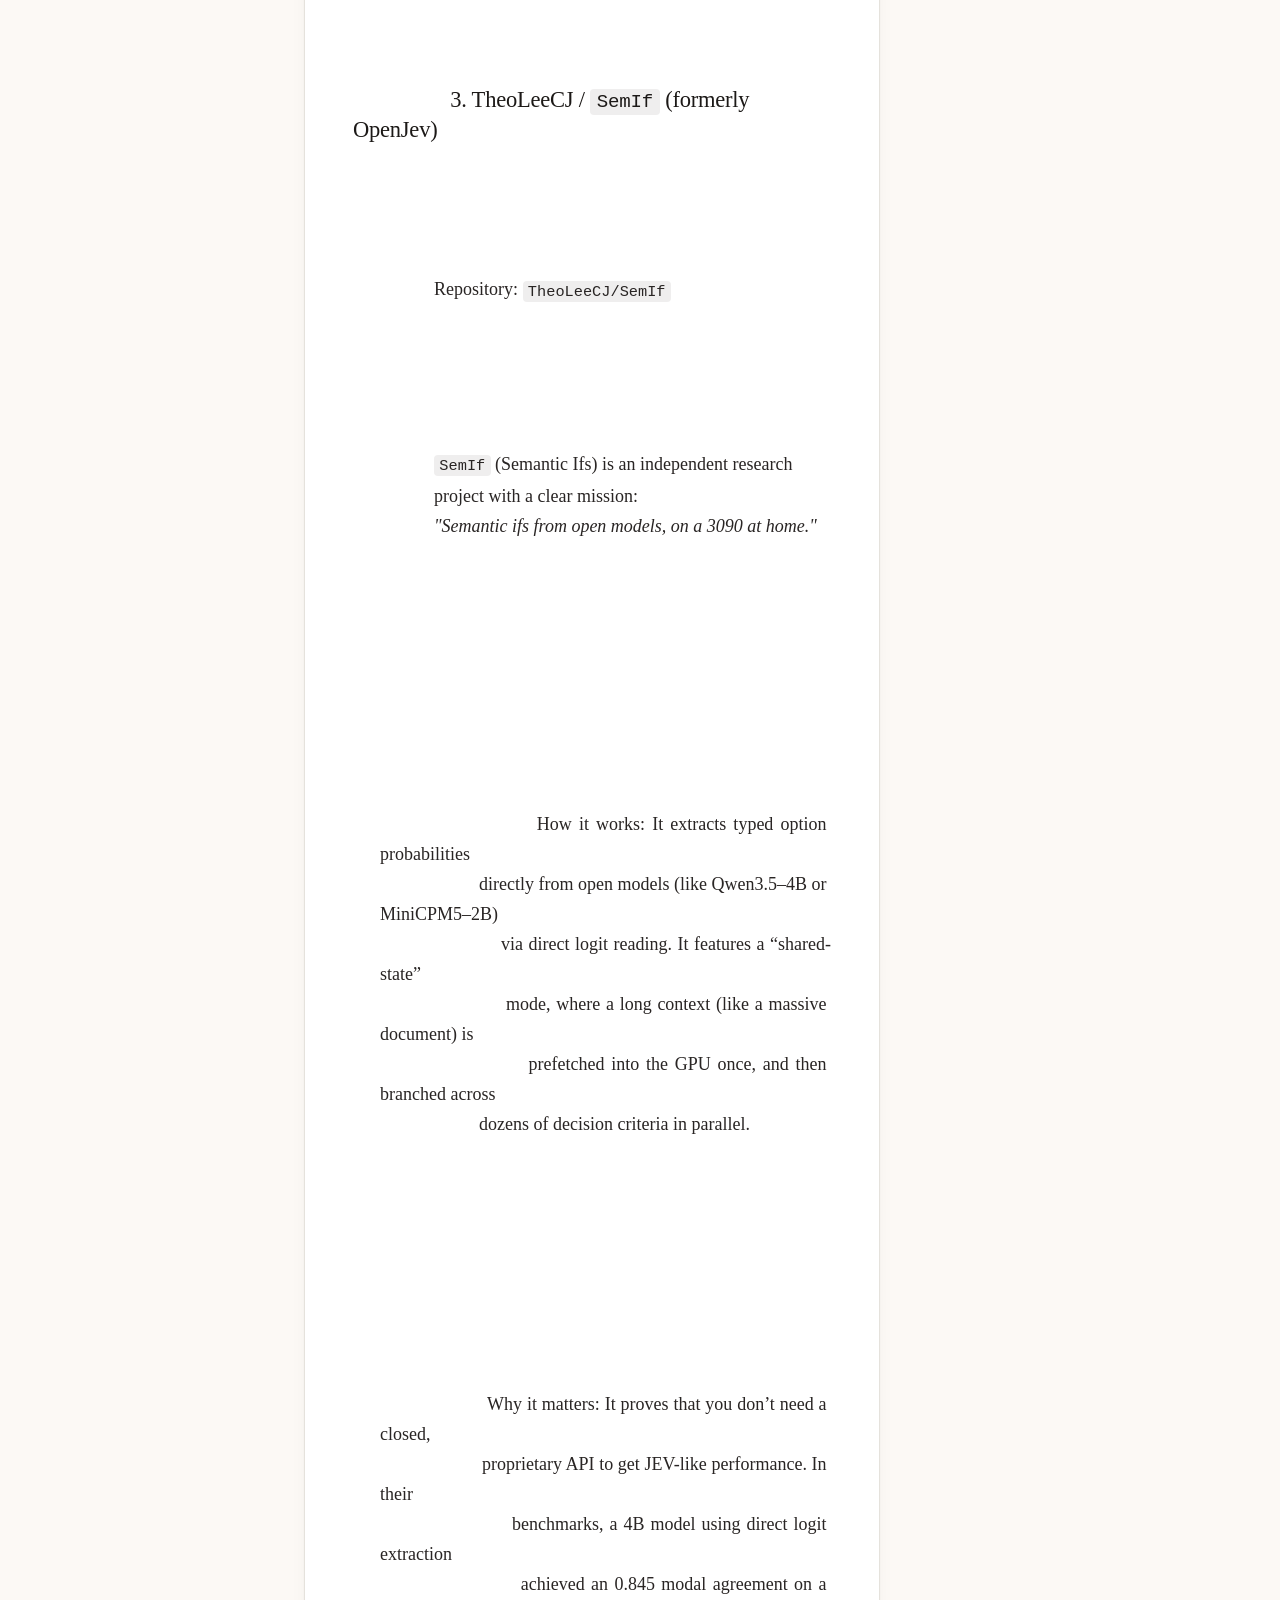
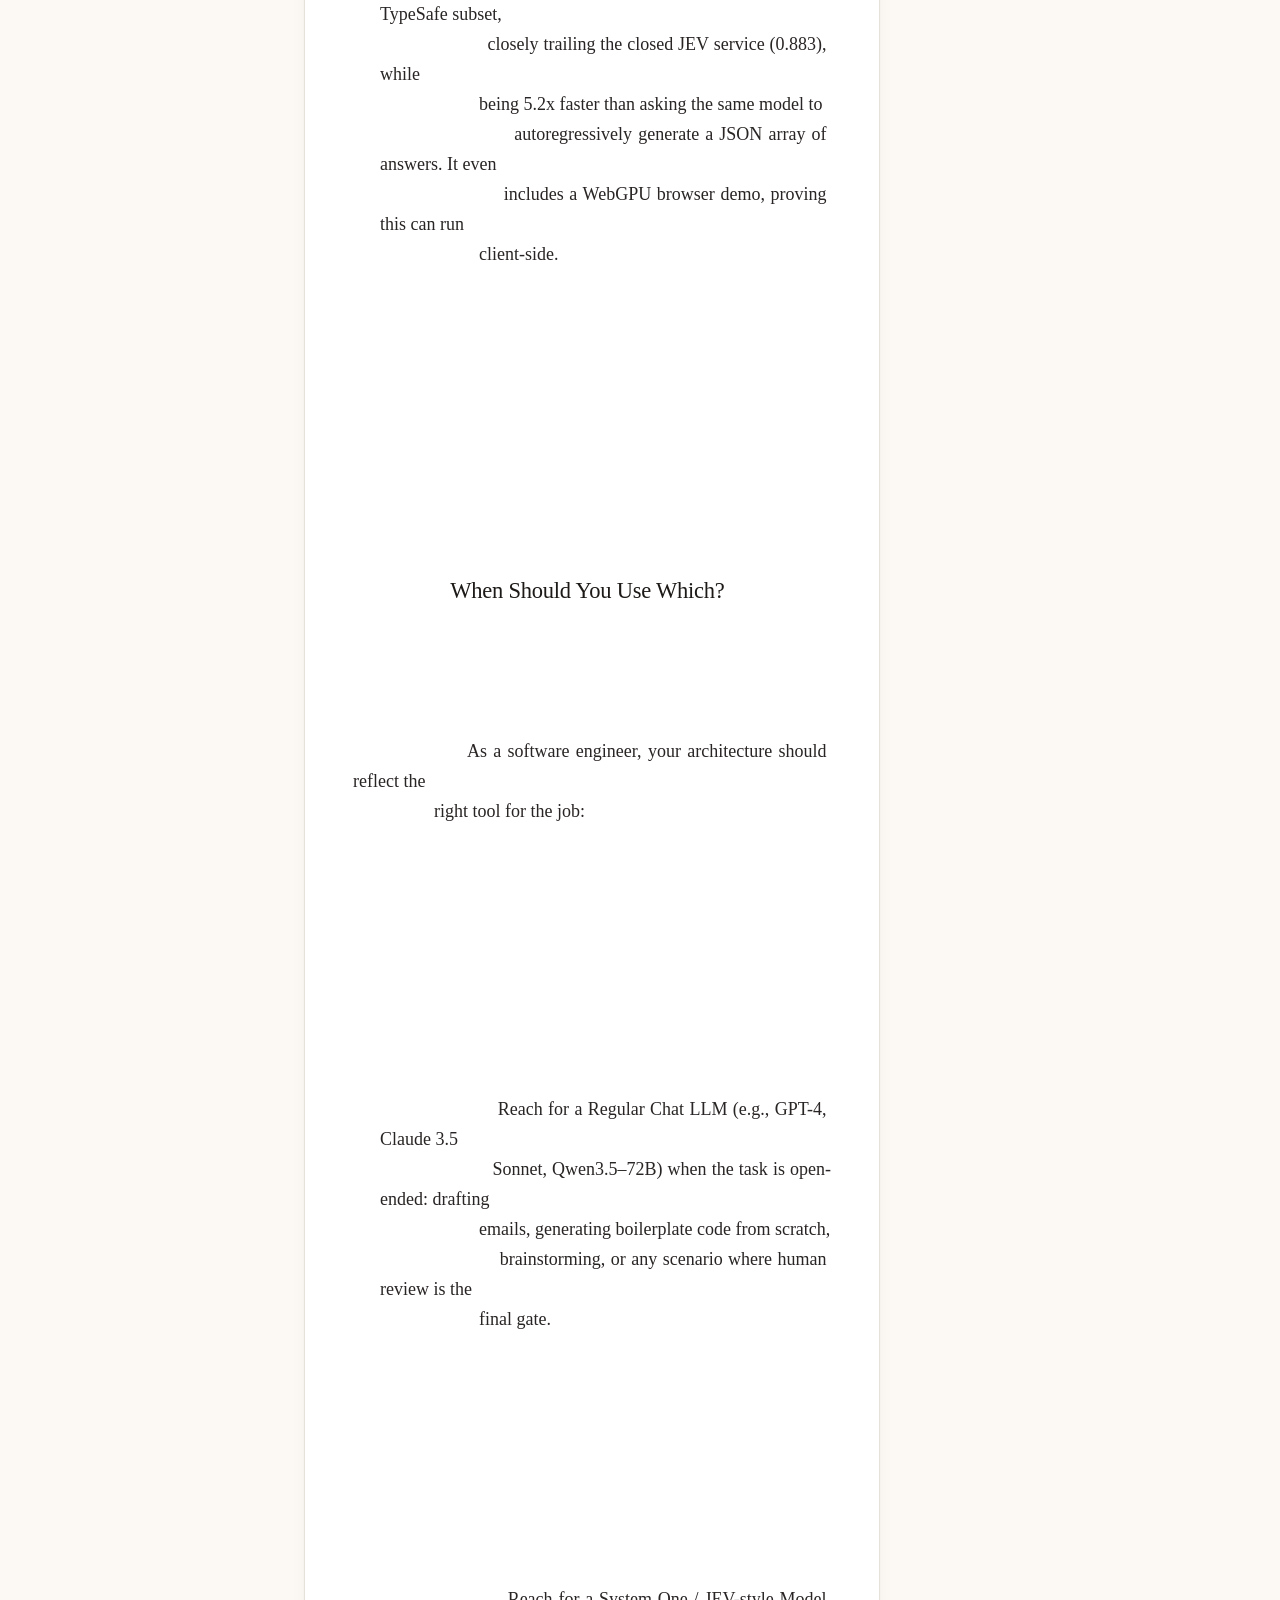
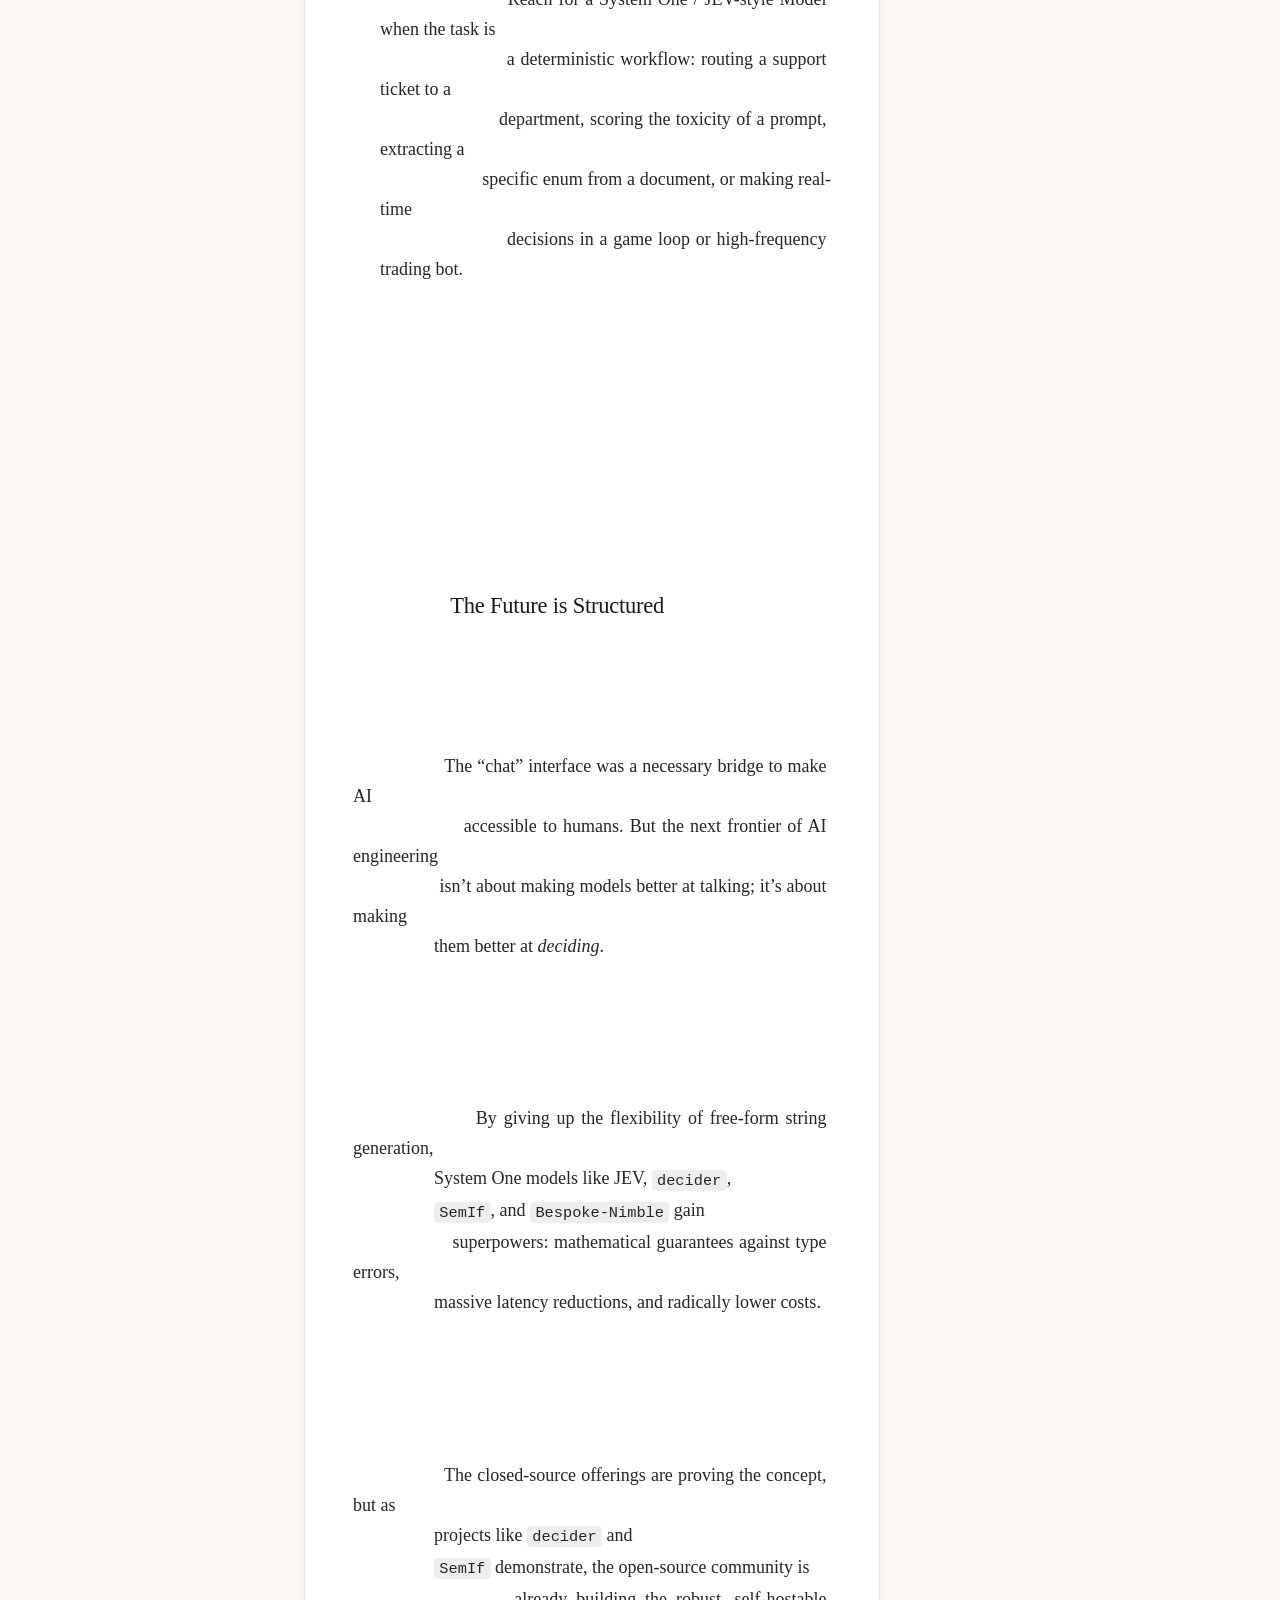
==== commit b7791ef2: "app title" ====
--- a/app_editor.html
+++ b/app_editor.html
@@ -1,253 +1,719 @@
 <!DOCTYPE html>
-<html lang="en" data-darkreader-proxy-injected="true"><head><meta http-equiv="Content-Type" content="text/html; charset=UTF-8">
-    <meta name="viewport" content="width=device-width, initial-scale=1">
-    <meta name="color-scheme" content="light dark">
+<html lang="en" data-darkreader-proxy-injected="true">
+  <head>
+    <meta http-equiv="Content-Type" content="text/html; charset=UTF-8" />
+    <meta name="viewport" content="width=device-width, initial-scale=1" />
+    <meta name="color-scheme" content="light dark" />
     <title>Beyond Chat: Understanding JEV Models</title>
-    <link rel="stylesheet" href="./app_editor_files/app.css">
-  <style data-tiptap-style="">.ProseMirror {
-  position: relative;
-}
-
-.ProseMirror {
-  word-wrap: break-word;
-  white-space: pre-wrap;
-  white-space: break-spaces;
-  -webkit-font-variant-ligatures: none;
-  font-variant-ligatures: none;
-  font-feature-settings: "liga" 0; /* the above doesn't seem to work in Edge */
-}
-
-.ProseMirror [contenteditable="false"] {
-  white-space: normal;
-}
-
-.ProseMirror [contenteditable="false"] [contenteditable="true"] {
-  white-space: pre-wrap;
-}
-
-.ProseMirror pre {
-  white-space: pre-wrap;
-}
-
-img.ProseMirror-separator {
-  display: inline !important;
-  border: none !important;
-  margin: 0 !important;
-  width: 0 !important;
-  height: 0 !important;
-}
-
-.ProseMirror-gapcursor {
-  display: none;
-  pointer-events: none;
-  position: absolute;
-  margin: 0;
-}
-
-.ProseMirror-gapcursor:after {
-  content: "";
-  display: block;
-  position: absolute;
-  top: -2px;
-  width: 20px;
-  border-top: 1px solid black;
-  animation: ProseMirror-cursor-blink 1.1s steps(2, start) infinite;
-}
-
-@keyframes ProseMirror-cursor-blink {
-  to {
-    visibility: hidden;
-  }
-}
-
-.ProseMirror-hideselection *::selection {
-  background: transparent;
-}
-
-.ProseMirror-hideselection *::-moz-selection {
-  background: transparent;
-}
-
-.ProseMirror-hideselection * {
-  caret-color: transparent;
-}
-
-.ProseMirror-focused .ProseMirror-gapcursor {
-  display: block;
-}</style><style>.htmx-indicator{opacity:0;visibility: hidden} .htmx-request .htmx-indicator, .htmx-request.htmx-indicator{opacity:1;visibility: visible;transition: opacity 200ms ease-in}</style></head>
+    <link rel="stylesheet" href="./app_editor_files/app.css" />
+    <style data-tiptap-style="">
+      .ProseMirror {
+        position: relative;
+      }
+
+      .ProseMirror {
+        word-wrap: break-word;
+        white-space: pre-wrap;
+        white-space: break-spaces;
+        -webkit-font-variant-ligatures: none;
+        font-variant-ligatures: none;
+        font-feature-settings: "liga" 0; /* the above doesn't seem to work in Edge */
+      }
+
+      .ProseMirror [contenteditable="false"] {
+        white-space: normal;
+      }
+
+      .ProseMirror [contenteditable="false"] [contenteditable="true"] {
+        white-space: pre-wrap;
+      }
+
+      .ProseMirror pre {
+        white-space: pre-wrap;
+      }
+
+      img.ProseMirror-separator {
+        display: inline !important;
+        border: none !important;
+        margin: 0 !important;
+        width: 0 !important;
+        height: 0 !important;
+      }
+
+      .ProseMirror-gapcursor {
+        display: none;
+        pointer-events: none;
+        position: absolute;
+        margin: 0;
+      }
+
+      .ProseMirror-gapcursor:after {
+        content: "";
+        display: block;
+        position: absolute;
+        top: -2px;
+        width: 20px;
+        border-top: 1px solid black;
+        animation: ProseMirror-cursor-blink 1.1s steps(2, start) infinite;
+      }
+
+      @keyframes ProseMirror-cursor-blink {
+        to {
+          visibility: hidden;
+        }
+      }
+
+      .ProseMirror-hideselection *::selection {
+        background: transparent;
+      }
+
+      .ProseMirror-hideselection *::-moz-selection {
+        background: transparent;
+      }
+
+      .ProseMirror-hideselection * {
+        caret-color: transparent;
+      }
+
+      .ProseMirror-focused .ProseMirror-gapcursor {
+        display: block;
+      }
+    </style>
+    <style>
+      .htmx-indicator {
+        opacity: 0;
+        visibility: hidden;
+      }
+      .htmx-request .htmx-indicator,
+      .htmx-request.htmx-indicator {
+        opacity: 1;
+        visibility: visible;
+        transition: opacity 200ms ease-in;
+      }
+    </style>
+  </head>
   <body class="min-h-screen bg-page font-ui text-ink antialiased">
-    
-<aside class="fixed inset-y-0 left-0 z-40 flex w-64 select-none flex-col overflow-hidden border-r border-line bg-panel">
-  
-  <div class="px-3 pb-1 pt-3">
-    <a href="#" class="group flex items-center justify-between rounded-lg px-3 py-2 transition-colors hover:bg-hover">
-      <span class="flex min-w-0 items-center gap-2.5">
-        <span class="flex h-8 w-8 shrink-0 items-center justify-center rounded-lg bg-primary text-on-primary">
-          <span class="material-symbols-outlined text-lg">auto_stories</span>
-        </span>
-        <span class="flex min-w-0 flex-col">
-          <span class="truncate font-prose text-base font-medium leading-tight text-bright">Folio Studio</span>
-          <span class="truncate text-[11px] leading-tight text-muted">Local writing workshop</span>
-        </span>
-      </span>
-      <span class="material-symbols-outlined text-base text-faint transition-colors group-hover:text-muted">unfold_more</span>
-    </a>
-  </div>
-
-  
-  <div class="px-3 pb-2 pt-1">
-    <label class="flex cursor-text items-center gap-2 rounded-lg border border-line/60 bg-well px-3 py-1.5 text-muted transition-colors hover:text-ink focus-within:border-accent/60 focus-within:text-ink">
-      <span class="material-symbols-outlined text-base">search</span>
-      <input id="doc-search" type="text" placeholder="Quick search…" class="min-w-0 flex-1 bg-transparent text-xs text-ink placeholder:text-faint focus:outline-none">
-      <span class="rounded bg-active px-1.5 py-0.5 font-mono text-[10px] font-medium text-muted">⌘K</span>
-    </label>
-  </div>
-
-  
-  <div class="px-3 pb-3">
-    <form method="post" action="#">
-      <input type="text" name="title" required="" maxlength="200" placeholder="New document title…" class="h-9 w-full rounded-lg border border-primary bg-primary px-3 text-xs font-medium text-on-primary placeholder:text-on-primary/60 focus:outline-none focus:ring-1 focus:ring-accent">
-    </form>
-  </div>
-
-  
-  <nav class="flex-1 overflow-y-auto px-3 pb-4">
-    <div class="flex items-center justify-between px-3 py-1.5">
-      <span class="text-[11px] font-semibold uppercase tracking-wider text-muted">Documents</span>
-      <span class="text-xs font-medium text-faint">5</span>
-    </div>
-    <div id="doc-list" class="mt-1 space-y-0.5">
-      
-      <a href="#" data-title="Beyond Chat: Understanding JEV Models" class="doc-filter-row group flex items-center gap-1.5 rounded-lg px-2 py-1.5 text-xs transition-colors bg-active font-medium text-ink">
-<svg xmlns="http://www.w3.org/2000/svg" width="24" height="24" viewBox="0 0 24 24" fill="none" stroke="#ffb95f" stroke-width="1" stroke-linecap="round" stroke-linejoin="round"><path d="M15 2H6a2 2 0 0 0-2 2v16a2 2 0 0 0 2 2h12a2 2 0 0 0 2-2V7Z"></path><path d="M14 2v4a2 2 0 0 0 2 2h4"></path><path d="M10 9H8"></path><path d="M16 13H8"></path><path d="M16 17H8"></path></svg>
-        <span class="min-w-0 flex-1 truncate">Beyond Chat: Understanding JEV Models</span>
-        
-        
-        <span class="h-1.5 w-1.5 shrink-0 rounded-full bg-accent"></span>
-        
-      </a>
-      
-      <a href="#" data-title="Preparing your website or app for Black&nbsp;Friday" class="doc-filter-row group flex items-center gap-1.5 rounded-lg px-2 py-1.5 text-xs transition-colors text-muted hover:bg-hover hover:text-ink">
-
-<svg xmlns="http://www.w3.org/2000/svg" width="24" height="24" viewBox="0 0 24 24" fill="none" stroke="#ffb95f" stroke-width="1" stroke-linecap="round" stroke-linejoin="round"><path d="M15 2H6a2 2 0 0 0-2 2v16a2 2 0 0 0 2 2h12a2 2 0 0 0 2-2V7Z"></path><path d="M14 2v4a2 2 0 0 0 2 2h4"></path><path d="M10 9H8"></path><path d="M16 13H8"></path><path d="M16 17H8"></path></svg>
-        <span class="min-w-0 flex-1 truncate">Preparing your website or app for Black&nbsp;Friday</span>
-        
-        <span class="text-[11px] font-medium text-faint">3</span>
-        
-        
-      </a>
-      
-      <a href="#" data-title="Chasing Ghosts in the Machine: Debugging a File Descriptor Leak in Python’s exchangelib" class="doc-filter-row group flex items-center gap-1.5 rounded-lg px-2 py-1.5 text-xs transition-colors text-muted hover:bg-hover hover:text-ink">
-
-<svg xmlns="http://www.w3.org/2000/svg" width="24" height="24" viewBox="0 0 24 24" fill="none" stroke="#ffb95f" stroke-width="1" stroke-linecap="round" stroke-linejoin="round"><path d="M15 2H6a2 2 0 0 0-2 2v16a2 2 0 0 0 2 2h12a2 2 0 0 0 2-2V7Z"></path><path d="M14 2v4a2 2 0 0 0 2 2h4"></path><path d="M10 9H8"></path><path d="M16 13H8"></path><path d="M16 17H8"></path></svg>
-        <span class="min-w-0 flex-1 truncate">Chasing Ghosts in the Machine: Debugging a File Descriptor Leak in Python’s exchangelib</span>
-        
-        <span class="text-[11px] font-medium text-faint">2</span>
-        
-        
-      </a>
-      
-      <a href="#" data-title="Extending Zed: A Deep Dive into Building the pylyzer-zed Language Server Extension" class="doc-filter-row group flex items-center gap-1.5 rounded-lg px-2 py-1.5 text-xs transition-colors text-muted hover:bg-hover hover:text-ink">
-
-<svg xmlns="http://www.w3.org/2000/svg" width="24" height="24" viewBox="0 0 24 24" fill="none" stroke="#ffb95f" stroke-width="1" stroke-linecap="round" stroke-linejoin="round"><path d="M15 2H6a2 2 0 0 0-2 2v16a2 2 0 0 0 2 2h12a2 2 0 0 0 2-2V7Z"></path><path d="M14 2v4a2 2 0 0 0 2 2h4"></path><path d="M10 9H8"></path><path d="M16 13H8"></path><path d="M16 17H8"></path></svg>
-        <span class="min-w-0 flex-1 truncate">Extending Zed: A Deep Dive into Building the pylyzer-zed Language Server Extension</span>
-        
-        
-      </a>
-      
-      <a href="#" data-title="Turbocharging Your Python&nbsp;Workflow" class="doc-filter-row group flex items-center gap-1.5 rounded-lg px-2 py-1.5 text-xs transition-colors text-muted hover:bg-hover hover:text-ink">
-
-<svg xmlns="http://www.w3.org/2000/svg" width="24" height="24" viewBox="0 0 24 24" fill="none" stroke="#ffb95f" stroke-width="1" stroke-linecap="round" stroke-linejoin="round"><path d="M15 2H6a2 2 0 0 0-2 2v16a2 2 0 0 0 2 2h12a2 2 0 0 0 2-2V7Z"></path><path d="M14 2v4a2 2 0 0 0 2 2h4"></path><path d="M10 9H8"></path><path d="M16 13H8"></path><path d="M16 17H8"></path></svg>
-        <span class="min-w-0 flex-1 truncate">Turbocharging Your Python&nbsp;Workflow</span>
-        
-        <span class="text-[11px] font-medium text-faint">3</span>
-        
-        
-      </a>
-      
-    </div>
-  </nav>
-
-  
-  <div class="border-t border-line p-3">
-    <div class="elev rounded-lg border border-line bg-card p-3">
-      <div class="mb-2 flex items-center justify-between">
-        <span class="text-xs font-medium text-ink">Library</span>
-        <span class="material-symbols-outlined text-sm text-faint">menu_book</span>
+    <aside
+      class="fixed inset-y-0 left-0 z-40 flex w-64 select-none flex-col overflow-hidden border-r border-line bg-panel"
+    >
+      <div class="px-3 pb-1 pt-3">
+        <a
+          href="#"
+          class="group flex items-center justify-between rounded-lg px-3 py-2 transition-colors hover:bg-hover"
+        >
+          <span class="flex min-w-0 items-center gap-2.5">
+            <span
+              class="flex h-8 w-8 shrink-0 items-center justify-center rounded-lg bg-primary text-on-primary"
+            >
+              <span class="material-symbols-outlined text-lg"
+                >auto_stories</span
+              >
+            </span>
+            <span class="flex min-w-0 flex-col">
+              <span
+                class="truncate font-prose text-base font-medium leading-tight text-bright"
+                >Writer</span
+              >
+              <span class="truncate text-[11px] leading-tight text-muted"
+                >Local writing workshop</span
+              >
+            </span>
+          </span>
+          <span
+            class="material-symbols-outlined text-base text-faint transition-colors group-hover:text-muted"
+            >unfold_more</span
+          >
+        </a>
       </div>
-      <div class="flex items-center justify-between text-[11px] text-muted">
-        <span>Documents</span>
-        <span class="font-mono font-semibold text-ink">5</span>
+
+      <div class="px-3 pb-2 pt-1">
+        <label
+          class="flex cursor-text items-center gap-2 rounded-lg border border-line/60 bg-well px-3 py-1.5 text-muted transition-colors hover:text-ink focus-within:border-accent/60 focus-within:text-ink"
+        >
+          <span class="material-symbols-outlined text-base">search</span>
+          <input
+            id="doc-search"
+            type="text"
+            placeholder="Quick search…"
+            class="min-w-0 flex-1 bg-transparent text-xs text-ink placeholder:text-faint focus:outline-none"
+          />
+          <span
+            class="rounded bg-active px-1.5 py-0.5 font-mono text-[10px] font-medium text-muted"
+            >⌘K</span
+          >
+        </label>
       </div>
-      <div class="mt-1 flex items-center justify-between text-[11px] text-muted">
-        <span>Total words</span>
-        <span class="font-mono font-semibold text-ink">6411</span>
+
+      <div class="px-3 pb-3">
+        <form method="post" action="#">
+          <input
+            type="text"
+            name="title"
+            required=""
+            maxlength="200"
+            placeholder="New document title…"
+            class="h-9 w-full rounded-lg border border-primary bg-primary px-3 text-xs font-medium text-on-primary placeholder:text-on-primary/60 focus:outline-none focus:ring-1 focus:ring-accent"
+          />
+        </form>
       </div>
-    </div>
-  </div>
-</aside>
-
-<div class="pl-64">
-  <header class="fixed left-64 right-0 top-0 z-30 h-14 border-b border-line bg-page/95 shadow-sm backdrop-blur-md">
-    <div class="flex h-14 w-full items-center justify-between gap-4 px-6">
-      <nav class="flex min-w-0 items-center gap-2 text-sm">
-        <a href="#" class="shrink-0 text-muted transition-colors hover:text-ink">Documents</a>
-        <span class="shrink-0 text-faint">/</span>
-        <span id="crumb-title" class="truncate font-medium text-ink">Beyond Chat: Understanding JEV "System One" Models and Their Open-Source Alternatives</span>
+
+      <nav class="flex-1 overflow-y-auto px-3 pb-4">
+        <div class="flex items-center justify-between px-3 py-1.5">
+          <span
+            class="text-[11px] font-semibold uppercase tracking-wider text-muted"
+            >Documents</span
+          >
+          <span class="text-xs font-medium text-faint">5</span>
+        </div>
+        <div id="doc-list" class="mt-1 space-y-0.5">
+          <a
+            href="#"
+            data-title="Beyond Chat: Understanding JEV Models"
+            class="doc-filter-row group flex items-center gap-1.5 rounded-lg px-2 py-1.5 text-xs transition-colors bg-active font-medium text-ink"
+          >
+            <svg
+              xmlns="http://www.w3.org/2000/svg"
+              width="24"
+              height="24"
+              viewBox="0 0 24 24"
+              fill="none"
+              stroke="#ffb95f"
+              stroke-width="1"
+              stroke-linecap="round"
+              stroke-linejoin="round"
+            >
+              <path
+                d="M15 2H6a2 2 0 0 0-2 2v16a2 2 0 0 0 2 2h12a2 2 0 0 0 2-2V7Z"
+              ></path>
+              <path d="M14 2v4a2 2 0 0 0 2 2h4"></path>
+              <path d="M10 9H8"></path>
+              <path d="M16 13H8"></path>
+              <path d="M16 17H8"></path>
+            </svg>
+            <span class="min-w-0 flex-1 truncate"
+              >Beyond Chat: Understanding JEV Models</span
+            >
+
+            <span class="h-1.5 w-1.5 shrink-0 rounded-full bg-accent"></span>
+          </a>
+
+          <a
+            href="#"
+            data-title="Preparing your website or app for Black&nbsp;Friday"
+            class="doc-filter-row group flex items-center gap-1.5 rounded-lg px-2 py-1.5 text-xs transition-colors text-muted hover:bg-hover hover:text-ink"
+          >
+            <svg
+              xmlns="http://www.w3.org/2000/svg"
+              width="24"
+              height="24"
+              viewBox="0 0 24 24"
+              fill="none"
+              stroke="#ffb95f"
+              stroke-width="1"
+              stroke-linecap="round"
+              stroke-linejoin="round"
+            >
+              <path
+                d="M15 2H6a2 2 0 0 0-2 2v16a2 2 0 0 0 2 2h12a2 2 0 0 0 2-2V7Z"
+              ></path>
+              <path d="M14 2v4a2 2 0 0 0 2 2h4"></path>
+              <path d="M10 9H8"></path>
+              <path d="M16 13H8"></path>
+              <path d="M16 17H8"></path>
+            </svg>
+            <span class="min-w-0 flex-1 truncate"
+              >Preparing your website or app for Black&nbsp;Friday</span
+            >
+
+            <span class="text-[11px] font-medium text-faint">3</span>
+          </a>
+
+          <a
+            href="#"
+            data-title="Chasing Ghosts in the Machine: Debugging a File Descriptor Leak in Python’s exchangelib"
+            class="doc-filter-row group flex items-center gap-1.5 rounded-lg px-2 py-1.5 text-xs transition-colors text-muted hover:bg-hover hover:text-ink"
+          >
+            <svg
+              xmlns="http://www.w3.org/2000/svg"
+              width="24"
+              height="24"
+              viewBox="0 0 24 24"
+              fill="none"
+              stroke="#ffb95f"
+              stroke-width="1"
+              stroke-linecap="round"
+              stroke-linejoin="round"
+            >
+              <path
+                d="M15 2H6a2 2 0 0 0-2 2v16a2 2 0 0 0 2 2h12a2 2 0 0 0 2-2V7Z"
+              ></path>
+              <path d="M14 2v4a2 2 0 0 0 2 2h4"></path>
+              <path d="M10 9H8"></path>
+              <path d="M16 13H8"></path>
+              <path d="M16 17H8"></path>
+            </svg>
+            <span class="min-w-0 flex-1 truncate"
+              >Chasing Ghosts in the Machine: Debugging a File Descriptor Leak
+              in Python’s exchangelib</span
+            >
+
+            <span class="text-[11px] font-medium text-faint">2</span>
+          </a>
+
+          <a
+            href="#"
+            data-title="Extending Zed: A Deep Dive into Building the pylyzer-zed Language Server Extension"
+            class="doc-filter-row group flex items-center gap-1.5 rounded-lg px-2 py-1.5 text-xs transition-colors text-muted hover:bg-hover hover:text-ink"
+          >
+            <svg
+              xmlns="http://www.w3.org/2000/svg"
+              width="24"
+              height="24"
+              viewBox="0 0 24 24"
+              fill="none"
+              stroke="#ffb95f"
+              stroke-width="1"
+              stroke-linecap="round"
+              stroke-linejoin="round"
+            >
+              <path
+                d="M15 2H6a2 2 0 0 0-2 2v16a2 2 0 0 0 2 2h12a2 2 0 0 0 2-2V7Z"
+              ></path>
+              <path d="M14 2v4a2 2 0 0 0 2 2h4"></path>
+              <path d="M10 9H8"></path>
+              <path d="M16 13H8"></path>
+              <path d="M16 17H8"></path>
+            </svg>
+            <span class="min-w-0 flex-1 truncate"
+              >Extending Zed: A Deep Dive into Building the pylyzer-zed Language
+              Server Extension</span
+            >
+          </a>
+
+          <a
+            href="#"
+            data-title="Turbocharging Your Python&nbsp;Workflow"
+            class="doc-filter-row group flex items-center gap-1.5 rounded-lg px-2 py-1.5 text-xs transition-colors text-muted hover:bg-hover hover:text-ink"
+          >
+            <svg
+              xmlns="http://www.w3.org/2000/svg"
+              width="24"
+              height="24"
+              viewBox="0 0 24 24"
+              fill="none"
+              stroke="#ffb95f"
+              stroke-width="1"
+              stroke-linecap="round"
+              stroke-linejoin="round"
+            >
+              <path
+                d="M15 2H6a2 2 0 0 0-2 2v16a2 2 0 0 0 2 2h12a2 2 0 0 0 2-2V7Z"
+              ></path>
+              <path d="M14 2v4a2 2 0 0 0 2 2h4"></path>
+              <path d="M10 9H8"></path>
+              <path d="M16 13H8"></path>
+              <path d="M16 17H8"></path>
+            </svg>
+            <span class="min-w-0 flex-1 truncate"
+              >Turbocharging Your Python&nbsp;Workflow</span
+            >
+
+            <span class="text-[11px] font-medium text-faint">3</span>
+          </a>
+        </div>
       </nav>
-      <div class="flex shrink-0 items-center gap-3">
-        <div class="flex items-center gap-1.5 rounded-md border border-line bg-panel px-2.5 py-1 text-xs text-muted">
-          <span class="material-symbols-outlined text-sm text-faint">edit_document</span>
-          <span id="word-count" class="font-mono font-semibold text-ink">1,239</span>
-          <span>words</span>
-        </div>
-        <button id="save-revision" class="btn" hx-post="/documents/2bf9da29-5897-4792-b67c-17a2a3247270/revisions" hx-vals="{&quot;is_major&quot;: &quot;false&quot;}" hx-target="#revision-list" title="Snapshot the working copy">
-<svg xmlns="http://www.w3.org/2000/svg" width="24" height="24" viewBox="0 0 24 24" fill="none" stroke="#fff" stroke-width="1" stroke-linecap="round" stroke-linejoin="round"><path d="M10 2v3a1 1 0 0 0 1 1h5"></path><path d="M18 18v-6a1 1 0 0 0-1-1h-6a1 1 0 0 0-1 1v6"></path><path d="M18 22H4a2 2 0 0 1-2-2V6"></path><path d="M8 18a2 2 0 0 1-2-2V4a2 2 0 0 1 2-2h9.172a2 2 0 0 1 1.414.586l2.828 2.828A2 2 0 0 1 22 6.828V16a2 2 0 0 1-2.01 2z"></path></svg> 
-          Save revision
-        </button>
-        <button id="save-major" class="btn btn-primary" hx-post="/documents/2bf9da29-5897-4792-b67c-17a2a3247270/revisions" hx-vals="{&quot;is_major&quot;: &quot;true&quot;}" hx-target="#revision-list" title="Snapshot and flag as a milestone">
-<svg xmlns="http://www.w3.org/2000/svg" width="24" height="24" viewBox="0 0 24 24" fill="none" stroke="#23005c" stroke-width="1" stroke-linecap="round" stroke-linejoin="round"><path d="M4 15s1-1 4-1 5 2 8 2 4-1 4-1V3s-1 1-4 1-5-2-8-2-4 1-4 1z"></path><line x1="4" x2="4" y1="22" y2="15"></line></svg> 
-          Save major
-        </button>
-        <button id="delete-doc" class="btn btn-danger" hx-delete="/documents/2bf9da29-5897-4792-b67c-17a2a3247270" hx-swap="none">
-<svg xmlns="http://www.w3.org/2000/svg" width="24" height="24" viewBox="0 0 24 24" fill="none" stroke="#ffb4ab" stroke-width="1" stroke-linecap="round" stroke-linejoin="round"><path d="M3 6h18"></path><path d="M19 6v14c0 1-1 2-2 2H7c-1 0-2-1-2-2V6"></path><path d="M8 6V4c0-1 1-2 2-2h4c1 0 2 1 2 2v2"></path><line x1="10" x2="10" y1="11" y2="17"></line><line x1="14" x2="14" y1="11" y2="17"></line></svg> 
-          Delete
-        </button>
-      </div>
-    </div>
-  </header>
-
-  <main class="mx-auto flex w-full max-w-[1440px] flex-col items-start gap-8 px-6 pt-20 lg:px-12 xl:flex-row">
-    
-    <section class="w-full min-w-0 max-w-[800px] xl:mx-0">
-      <article class="elev relative w-full rounded-xl border border-line bg-card p-8 sm:p-12">
-        <div class="mb-8 rounded-xl border border-line/80 bg-well p-5">
-          <div class="grid grid-cols-2 gap-4 md:grid-cols-4">
-            <div>
-              <span class="block text-[11px] font-semibold uppercase tracking-wider text-muted">Words</span>
-              <span class="mt-1 block font-mono text-sm font-semibold text-ink">1239</span>
-            </div>
-            <div>
-              <span class="block text-[11px] font-semibold uppercase tracking-wider text-muted">Reading time</span>
-              <span class="mt-1 block font-mono text-sm font-semibold text-ink">≈ 6 min</span>
-            </div>
-            <div>
-              <span class="block text-[11px] font-semibold uppercase tracking-wider text-muted">Notes</span>
-              <span class="mt-1 block font-mono text-sm font-semibold text-ink">0</span>
-            </div>
-            <div>
-              <span class="block text-[11px] font-semibold uppercase tracking-wider text-muted">Last edited</span>
-              <span class="mt-1 block truncate font-mono text-xs font-semibold text-ink">Sep 30, 2026 · 15:03</span>
-            </div>
+
+      <div class="border-t border-line p-3">
+        <div class="elev rounded-lg border border-line bg-card p-3">
+          <div class="mb-2 flex items-center justify-between">
+            <span class="text-xs font-medium text-ink">Library</span>
+            <span class="material-symbols-outlined text-sm text-faint"
+              >menu_book</span
+            >
+          </div>
+          <div class="flex items-center justify-between text-[11px] text-muted">
+            <span>Documents</span>
+            <span class="font-mono font-semibold text-ink">5</span>
+          </div>
+          <div
+            class="mt-1 flex items-center justify-between text-[11px] text-muted"
+          >
+            <span>Total words</span>
+            <span class="font-mono font-semibold text-ink">6411</span>
           </div>
         </div>
-
-        <header class="mb-8">
-          <input id="doc-title" name="title" type="text" value="Beyond Chat: Understanding JEV &quot;System One&quot; Models and Their Open-Source Alternatives" maxlength="200" aria-label="Document title" class="w-full rounded bg-transparent font-prose text-title-lg font-normal tracking-tight text-bright focus:outline-none focus:ring-1 focus:ring-accent/40" hx-post="/documents/2bf9da29-5897-4792-b67c-17a2a3247270" hx-trigger="change delay:800ms" hx-swap="none" hx-on::after-request="if (event.detail.requestError) this.value = this.defaultValue">
-        </header>
-
-        <div id="toolbar-slot"><div class="editor-toolbar" id="editor-toolbar"><button class="tb-btn" type="button" title="Bold"><span class="material-symbols-outlined">format_bold</span></button><button class="tb-btn" type="button" title="Italic"><span class="material-symbols-outlined">format_italic</span></button><button class="tb-btn" type="button" title="Strikethrough"><span class="material-symbols-outlined">format_strikethrough</span></button><span class="tb-sep"></span><button class="tb-btn" type="button" title="Heading 1"><span class="material-symbols-outlined">format_h1</span></button><button class="tb-btn" type="button" title="Heading 2"><span class="material-symbols-outlined">format_h2</span></button><button class="tb-btn" type="button" title="Heading 3"><span class="material-symbols-outlined">format_h3</span></button><span class="tb-sep"></span><button class="tb-btn" type="button" title="Bulleted list"><span class="material-symbols-outlined">format_list_bulleted</span></button><button class="tb-btn" type="button" title="Numbered list"><span class="material-symbols-outlined">format_list_numbered</span></button><button class="tb-btn" type="button" title="Quote"><span class="material-symbols-outlined">format_quote</span></button><button class="tb-btn" type="button" title="Code block"><span class="material-symbols-outlined">code</span></button><button class="tb-btn" type="button" title="Scene break"><span class="material-symbols-outlined">horizontal_rule</span></button><span class="tb-sep"></span><button type="button" class="hl-dot hl-dot-amber" title="Highlight as amber" data-color="amber" disabled="" style="opacity: 0.35;"></button><button type="button" class="hl-dot hl-dot-sky" title="Highlight as sky" data-color="sky" disabled="" style="opacity: 0.35;"></button><button type="button" class="hl-dot hl-dot-rose" title="Highlight as rose" data-color="rose" disabled="" style="opacity: 0.35;"></button><button type="button" class="hl-dot hl-dot-emerald" title="Highlight as emerald" data-color="emerald" disabled="" style="opacity: 0.35;"></button></div></div>
-        <div id="editor" class="editor-surface" data-doc-id="2bf9da29-5897-4792-b67c-17a2a3247270" data-placeholder="Start writing…"><div contenteditable="true" role="textbox" data-placeholder="Start writing…" translate="no" class="tiptap ProseMirror" tabindex="0"><p id="c502b643-d254-402c-8965-44507cd25579">For the past few years, the AI narrative has been dominated by one paradigm: chat. We’ve built superhuman conversational agents, coding copilots, and reasoning engines. Yet, a lingering question remains for software engineers: <em>If these models are so smart, why is end-to-end automation still so brittle, slow, and expensive?</em></p><p id="02db1173-d62e-4a63-a49c-142f773dd1f9">The answer lies in a fundamental mismatch. Software doesn’t need a chatty scribe; it needs reliable, lightning-fast, structured decision-making.</p><p id="dac99935-11d4-4d51-82cc-659507f4f48d">Enter System One Models, a new class of AI architecture pioneered by TypeSafe AI with their closed-source model, JEV. In this post, we’ll break down exactly how JEV-style models work, why they are fundamentally different from regular chat LLMs, and explore the exciting open-source alternatives that are bringing this capability to your local machine.</p><h3 level="3" id="dcde8a09-b2d9-40a7-9c76-4774b34f5e56">How JEV-Style Models Work (In Plain&nbsp;English)</h3><p id="45e10dee-8c0c-4634-8716-e60daab0245c">To understand System One models, let’s use an analogy.</p><p id="6ac78726-359e-4313-91de-1e71a878ea75">Imagine you ask a regular LLM: <em>“Is this customer support ticket about billing?”</em> The LLM acts like a meticulous scribe. It reads your prompt, thinks about it, and then writes out the answer character by character (autoregressive generation). Even if you ask for JSON, it still generates the curly braces, quotes, and letters one token at a time. This process is inherently sequential, relatively slow, and prone to “typos” (hallucinations or malformed JSON) that require costly post-generation parsing and validation.</p><p id="bfb79b33-5a29-4d41-ba75-caa09bf93234">A JEV-style (System One) model works completely differently. It acts like a specialized, parallel grading machine.</p><ol id="bf19cb82-3484-442c-927b-8ff5ac827e85"><li id="ad143f35-376e-4b60-8f0e-58fd69a45208"><p id="4c5ab1b2-28ba-4bb6-b034-80fb3980c071">You provide it with an unstructured or structured state (e.g., the ticket text).</p></li><li id="68d68939-2ec9-4d1e-9441-b28938c7bbda"><p id="f539160c-459a-4b44-9b80-3c578f92b22b">You provide it with a strict, predefined schema of typed questions and allowed options (e.g., <code>{"is_billing": {"type": "boolean"}}</code>).</p></li><li id="0943690e-40c4-4cc2-9669-1e14ae42078f"><p id="c18f9cc4-8f35-4edd-aa88-8dc0fd108710">Instead of “writing” an answer, the model performs a single, parallel forward pass. It directly computes the mathematical probability (logits) of every allowed answer token simultaneously.</p></li><li id="bd15e533-56c8-4a8f-824f-2fca4607af52"><p id="63713e27-267b-49bf-a22f-c464b91792ab">It returns a clean, type-safe data structure with calibrated probabilities (e.g., <code>{"is_billing": {"probability": 0.94}}</code>).</p></li></ol><p id="a86a8bd9-213a-4827-8e34-f9633f4a6c41">There is no decoding loop. There is no text generation. There are no type errors, because the output space is mathematically constrained to the schema you provided. It’s essentially a frontier-intelligence, fuzzy <code>if</code>-statement.</p><h3 level="3" id="53a79647-755c-4c96-b3ae-5f03cc322cc7">JEV vs. Regular Chat LLMs: A Technical Comparison</h3><p id="a4fd4efc-b1fc-4b77-b6d6-01601743bcfb">TypeSafe AI’s JEV (named after economist William Stanley Jevons, highlighting how dropping the cost of intelligence unlocks exponential new use cases) is the flagship of this new class. Here is how it contrasts with a traditional System Two (chat/reasoning) LLM:</p><pre id="f6321de2-2def-4a2a-9a7e-27b8dca0ac2b"><code>| Feature | Regular Chat LLM (System Two) | JEV / System One Model |
+      </div>
+    </aside>
+
+    <div class="pl-64">
+      <header
+        class="fixed left-64 right-0 top-0 z-30 h-14 border-b border-line bg-page/95 shadow-sm backdrop-blur-md"
+      >
+        <div class="flex h-14 w-full items-center justify-between gap-4 px-6">
+          <nav class="flex min-w-0 items-center gap-2 text-sm">
+            <a
+              href="#"
+              class="shrink-0 text-muted transition-colors hover:text-ink"
+              >Documents</a
+            >
+            <span class="shrink-0 text-faint">/</span>
+            <span id="crumb-title" class="truncate font-medium text-ink"
+              >Beyond Chat: Understanding JEV "System One" Models and Their
+              Open-Source Alternatives</span
+            >
+          </nav>
+          <div class="flex shrink-0 items-center gap-3">
+            <div
+              class="flex items-center gap-1.5 rounded-md border border-line bg-panel px-2.5 py-1 text-xs text-muted"
+            >
+              <span class="material-symbols-outlined text-sm text-faint"
+                >edit_document</span
+              >
+              <span id="word-count" class="font-mono font-semibold text-ink"
+                >1,239</span
+              >
+              <span>words</span>
+            </div>
+            <button
+              id="save-revision"
+              class="btn"
+              hx-post="/documents/2bf9da29-5897-4792-b67c-17a2a3247270/revisions"
+              hx-vals='{"is_major": "false"}'
+              hx-target="#revision-list"
+              title="Snapshot the working copy"
+            >
+              <svg
+                xmlns="http://www.w3.org/2000/svg"
+                width="24"
+                height="24"
+                viewBox="0 0 24 24"
+                fill="none"
+                stroke="#fff"
+                stroke-width="1"
+                stroke-linecap="round"
+                stroke-linejoin="round"
+              >
+                <path d="M10 2v3a1 1 0 0 0 1 1h5"></path>
+                <path d="M18 18v-6a1 1 0 0 0-1-1h-6a1 1 0 0 0-1 1v6"></path>
+                <path d="M18 22H4a2 2 0 0 1-2-2V6"></path>
+                <path
+                  d="M8 18a2 2 0 0 1-2-2V4a2 2 0 0 1 2-2h9.172a2 2 0 0 1 1.414.586l2.828 2.828A2 2 0 0 1 22 6.828V16a2 2 0 0 1-2.01 2z"
+                ></path>
+              </svg>
+              Save revision
+            </button>
+            <button
+              id="save-major"
+              class="btn btn-primary"
+              hx-post="/documents/2bf9da29-5897-4792-b67c-17a2a3247270/revisions"
+              hx-vals='{"is_major": "true"}'
+              hx-target="#revision-list"
+              title="Snapshot and flag as a milestone"
+            >
+              <svg
+                xmlns="http://www.w3.org/2000/svg"
+                width="24"
+                height="24"
+                viewBox="0 0 24 24"
+                fill="none"
+                stroke="#23005c"
+                stroke-width="1"
+                stroke-linecap="round"
+                stroke-linejoin="round"
+              >
+                <path
+                  d="M4 15s1-1 4-1 5 2 8 2 4-1 4-1V3s-1 1-4 1-5-2-8-2-4 1-4 1z"
+                ></path>
+                <line x1="4" x2="4" y1="22" y2="15"></line>
+              </svg>
+              Save major
+            </button>
+            <button
+              id="delete-doc"
+              class="btn btn-danger"
+              hx-delete="/documents/2bf9da29-5897-4792-b67c-17a2a3247270"
+              hx-swap="none"
+            >
+              <svg
+                xmlns="http://www.w3.org/2000/svg"
+                width="24"
+                height="24"
+                viewBox="0 0 24 24"
+                fill="none"
+                stroke="#ffb4ab"
+                stroke-width="1"
+                stroke-linecap="round"
+                stroke-linejoin="round"
+              >
+                <path d="M3 6h18"></path>
+                <path d="M19 6v14c0 1-1 2-2 2H7c-1 0-2-1-2-2V6"></path>
+                <path d="M8 6V4c0-1 1-2 2-2h4c1 0 2 1 2 2v2"></path>
+                <line x1="10" x2="10" y1="11" y2="17"></line>
+                <line x1="14" x2="14" y1="11" y2="17"></line>
+              </svg>
+              Delete
+            </button>
+          </div>
+        </div>
+      </header>
+
+      <main
+        class="mx-auto flex w-full max-w-[1440px] flex-col items-start gap-8 px-6 pt-20 lg:px-12 xl:flex-row"
+      >
+        <section class="w-full min-w-0 max-w-[800px] xl:mx-0">
+          <article
+            class="elev relative w-full rounded-xl border border-line bg-card p-8 sm:p-12"
+          >
+            <div class="mb-8 rounded-xl border border-line/80 bg-well p-5">
+              <div class="grid grid-cols-2 gap-4 md:grid-cols-4">
+                <div>
+                  <span
+                    class="block text-[11px] font-semibold uppercase tracking-wider text-muted"
+                    >Words</span
+                  >
+                  <span
+                    class="mt-1 block font-mono text-sm font-semibold text-ink"
+                    >1239</span
+                  >
+                </div>
+                <div>
+                  <span
+                    class="block text-[11px] font-semibold uppercase tracking-wider text-muted"
+                    >Reading time</span
+                  >
+                  <span
+                    class="mt-1 block font-mono text-sm font-semibold text-ink"
+                    >≈ 6 min</span
+                  >
+                </div>
+                <div>
+                  <span
+                    class="block text-[11px] font-semibold uppercase tracking-wider text-muted"
+                    >Notes</span
+                  >
+                  <span
+                    class="mt-1 block font-mono text-sm font-semibold text-ink"
+                    >0</span
+                  >
+                </div>
+                <div>
+                  <span
+                    class="block text-[11px] font-semibold uppercase tracking-wider text-muted"
+                    >Last edited</span
+                  >
+                  <span
+                    class="mt-1 block truncate font-mono text-xs font-semibold text-ink"
+                    >Sep 30, 2026 · 15:03</span
+                  >
+                </div>
+              </div>
+            </div>
+
+            <header class="mb-8">
+              <input
+                id="doc-title"
+                name="title"
+                type="text"
+                value='Beyond Chat: Understanding JEV "System One" Models and Their Open-Source Alternatives'
+                maxlength="200"
+                aria-label="Document title"
+                class="w-full rounded bg-transparent font-prose text-title-lg font-normal tracking-tight text-bright focus:outline-none focus:ring-1 focus:ring-accent/40"
+                hx-post="/documents/2bf9da29-5897-4792-b67c-17a2a3247270"
+                hx-trigger="change delay:800ms"
+                hx-swap="none"
+                hx-on::after-request="if (event.detail.requestError) this.value = this.defaultValue"
+              />
+            </header>
+
+            <div id="toolbar-slot">
+              <div class="editor-toolbar" id="editor-toolbar">
+                <button class="tb-btn" type="button" title="Bold">
+                  <span class="material-symbols-outlined"
+                    >format_bold</span
+                  ></button
+                ><button class="tb-btn" type="button" title="Italic">
+                  <span class="material-symbols-outlined"
+                    >format_italic</span
+                  ></button
+                ><button class="tb-btn" type="button" title="Strikethrough">
+                  <span class="material-symbols-outlined"
+                    >format_strikethrough</span
+                  ></button
+                ><span class="tb-sep"></span
+                ><button class="tb-btn" type="button" title="Heading 1">
+                  <span class="material-symbols-outlined"
+                    >format_h1</span
+                  ></button
+                ><button class="tb-btn" type="button" title="Heading 2">
+                  <span class="material-symbols-outlined"
+                    >format_h2</span
+                  ></button
+                ><button class="tb-btn" type="button" title="Heading 3">
+                  <span class="material-symbols-outlined"
+                    >format_h3</span
+                  ></button
+                ><span class="tb-sep"></span
+                ><button class="tb-btn" type="button" title="Bulleted list">
+                  <span class="material-symbols-outlined"
+                    >format_list_bulleted</span
+                  ></button
+                ><button class="tb-btn" type="button" title="Numbered list">
+                  <span class="material-symbols-outlined"
+                    >format_list_numbered</span
+                  ></button
+                ><button class="tb-btn" type="button" title="Quote">
+                  <span class="material-symbols-outlined"
+                    >format_quote</span
+                  ></button
+                ><button class="tb-btn" type="button" title="Code block">
+                  <span class="material-symbols-outlined">code</span></button
+                ><button class="tb-btn" type="button" title="Scene break">
+                  <span class="material-symbols-outlined"
+                    >horizontal_rule</span
+                  ></button
+                ><span class="tb-sep"></span
+                ><button
+                  type="button"
+                  class="hl-dot hl-dot-amber"
+                  title="Highlight as amber"
+                  data-color="amber"
+                  disabled=""
+                  style="opacity: 0.35"
+                ></button
+                ><button
+                  type="button"
+                  class="hl-dot hl-dot-sky"
+                  title="Highlight as sky"
+                  data-color="sky"
+                  disabled=""
+                  style="opacity: 0.35"
+                ></button
+                ><button
+                  type="button"
+                  class="hl-dot hl-dot-rose"
+                  title="Highlight as rose"
+                  data-color="rose"
+                  disabled=""
+                  style="opacity: 0.35"
+                ></button
+                ><button
+                  type="button"
+                  class="hl-dot hl-dot-emerald"
+                  title="Highlight as emerald"
+                  data-color="emerald"
+                  disabled=""
+                  style="opacity: 0.35"
+                ></button>
+              </div>
+            </div>
+            <div
+              id="editor"
+              class="editor-surface"
+              data-doc-id="2bf9da29-5897-4792-b67c-17a2a3247270"
+              data-placeholder="Start writing…"
+            >
+              <div
+                contenteditable="true"
+                role="textbox"
+                data-placeholder="Start writing…"
+                translate="no"
+                class="tiptap ProseMirror"
+                tabindex="0"
+              >
+                <p id="c502b643-d254-402c-8965-44507cd25579">
+                  For the past few years, the AI narrative has been dominated by
+                  one paradigm: chat. We’ve built superhuman conversational
+                  agents, coding copilots, and reasoning engines. Yet, a
+                  lingering question remains for software engineers:
+                  <em
+                    >If these models are so smart, why is end-to-end automation
+                    still so brittle, slow, and expensive?</em
+                  >
+                </p>
+                <p id="02db1173-d62e-4a63-a49c-142f773dd1f9">
+                  The answer lies in a fundamental mismatch. Software doesn’t
+                  need a chatty scribe; it needs reliable, lightning-fast,
+                  structured decision-making.
+                </p>
+                <p id="dac99935-11d4-4d51-82cc-659507f4f48d">
+                  Enter System One Models, a new class of AI architecture
+                  pioneered by TypeSafe AI with their closed-source model, JEV.
+                  In this post, we’ll break down exactly how JEV-style models
+                  work, why they are fundamentally different from regular chat
+                  LLMs, and explore the exciting open-source alternatives that
+                  are bringing this capability to your local machine.
+                </p>
+                <h3 level="3" id="dcde8a09-b2d9-40a7-9c76-4774b34f5e56">
+                  How JEV-Style Models Work (In Plain&nbsp;English)
+                </h3>
+                <p id="45e10dee-8c0c-4634-8716-e60daab0245c">
+                  To understand System One models, let’s use an analogy.
+                </p>
+                <p id="6ac78726-359e-4313-91de-1e71a878ea75">
+                  Imagine you ask a regular LLM:
+                  <em>“Is this customer support ticket about billing?”</em> The
+                  LLM acts like a meticulous scribe. It reads your prompt,
+                  thinks about it, and then writes out the answer character by
+                  character (autoregressive generation). Even if you ask for
+                  JSON, it still generates the curly braces, quotes, and letters
+                  one token at a time. This process is inherently sequential,
+                  relatively slow, and prone to “typos” (hallucinations or
+                  malformed JSON) that require costly post-generation parsing
+                  and validation.
+                </p>
+                <p id="bfb79b33-5a29-4d41-ba75-caa09bf93234">
+                  A JEV-style (System One) model works completely differently.
+                  It acts like a specialized, parallel grading machine.
+                </p>
+                <ol id="bf19cb82-3484-442c-927b-8ff5ac827e85">
+                  <li id="ad143f35-376e-4b60-8f0e-58fd69a45208">
+                    <p id="4c5ab1b2-28ba-4bb6-b034-80fb3980c071">
+                      You provide it with an unstructured or structured state
+                      (e.g., the ticket text).
+                    </p>
+                  </li>
+                  <li id="68d68939-2ec9-4d1e-9441-b28938c7bbda">
+                    <p id="f539160c-459a-4b44-9b80-3c578f92b22b">
+                      You provide it with a strict, predefined schema of typed
+                      questions and allowed options (e.g.,
+                      <code>{"is_billing": {"type": "boolean"}}</code>).
+                    </p>
+                  </li>
+                  <li id="0943690e-40c4-4cc2-9669-1e14ae42078f">
+                    <p id="c18f9cc4-8f35-4edd-aa88-8dc0fd108710">
+                      Instead of “writing” an answer, the model performs a
+                      single, parallel forward pass. It directly computes the
+                      mathematical probability (logits) of every allowed answer
+                      token simultaneously.
+                    </p>
+                  </li>
+                  <li id="bd15e533-56c8-4a8f-824f-2fca4607af52">
+                    <p id="63713e27-267b-49bf-a22f-c464b91792ab">
+                      It returns a clean, type-safe data structure with
+                      calibrated probabilities (e.g.,
+                      <code>{"is_billing": {"probability": 0.94}}</code>).
+                    </p>
+                  </li>
+                </ol>
+                <p id="a86a8bd9-213a-4827-8e34-f9633f4a6c41">
+                  There is no decoding loop. There is no text generation. There
+                  are no type errors, because the output space is mathematically
+                  constrained to the schema you provided. It’s essentially a
+                  frontier-intelligence, fuzzy <code>if</code>-statement.
+                </p>
+                <h3 level="3" id="53a79647-755c-4c96-b3ae-5f03cc322cc7">
+                  JEV vs. Regular Chat LLMs: A Technical Comparison
+                </h3>
+                <p id="a4fd4efc-b1fc-4b77-b6d6-01601743bcfb">
+                  TypeSafe AI’s JEV (named after economist William Stanley
+                  Jevons, highlighting how dropping the cost of intelligence
+                  unlocks exponential new use cases) is the flagship of this new
+                  class. Here is how it contrasts with a traditional System Two
+                  (chat/reasoning) LLM:
+                </p>
+                <pre
+                  id="f6321de2-2def-4a2a-9a7e-27b8dca0ac2b"
+                ><code>| Feature | Regular Chat LLM (System Two) | JEV / System One Model |
 | :--- | :--- | :--- |
 | **Primary Optimization** | Human preference (RLHF) for helpful, verbose text. | Calibrated decisions (RLCD) for epistemically honest probabilities. |
 | **Output Mechanism** | Sequential, autoregressive token generation. | Parallel, single-pass logit scoring over a predefined schema. |
@@ -255,96 +721,1041 @@
 | **Hallucination Risk** | Moderate to High (can invent facts or malformed JSON). | **Zero** for schema violations; calibrated confidence for factual uncertainty. |
 | **Latency** | Seconds (3s to 300s+ for complex reasoning). | Milliseconds (70ms – 500ms end-to-end). |
 | **Cost Profile** | Expensive output tokens (often 5x input cost). | Input tokens are cheap; output "tokens" are effectively free. |
-| **Best Use Case** | Brainstorming, open-ended generation, human-in-the-loop chat. | Routing, classification, scoring, guardrailing, and real-time software automation. |</code></pre><p id="9695c4fa-1df3-4505-9cb7-c7471094086c"><em>Note: JEV is currently available only via early access through TypeSafe AI and is not open-source.</em></p><h3 level="3" id="17015f6a-4778-4b67-8f6f-05de75d66603">The Open-Source Rebellion: 3 Alternatives to&nbsp;JEV</h3><p id="7486c43f-9b06-45df-beb0-41e69d872776">The software engineering community thrives on openness, self-hosting, and transparency. Fortunately, developers have already begun reverse-engineering the <em>interface pattern</em> and training methodologies of System One models using open-weight foundations.</p><p id="7936f71d-d980-4478-a676-7b9d03044b06">Here are three notable open-source projects leading the charge:</p><h3 level="3" id="a993f804-ed66-49fa-9a73-702583a3d397">1. Bespoke-Nimble-9B</h3><p id="5e398650-84ea-4be0-8a0b-5ef599900443">Repository: <code>bespokelabs/Bespoke-Nimble-9B</code></p><p id="4589dff7-b464-45f6-8e32-de295eecab0d">Bespoke Labs took a highly pragmatic approach. Instead of training a model from scratch, they released a lightweight LoRA adapter built on top of the open-weight <code>Qwen3.5-9B</code> base model.</p><ul id="df3df052-80c6-4074-9340-01f3c3e205d0"><li id="e9beaf09-fa33-45b4-aa79-8fefec4187bd"><p id="fece8259-5b5c-4e61-bbd6-acaae185e0f5">How it works: It is specifically fine-tuned to score allowed answer tokens directly for context-grounded choices, booleans, and rubric score levels.</p></li><li id="0561ca2d-b5fb-479d-8e9a-221dd9afda60"><p id="2bced18e-432f-46c1-81b2-bae4b1acca31">Why it matters: It completely bypasses free-form reasoning or text generation. By constraining the model to evaluate a predefined schema, it achieves JEV-like behavior with a fraction of the compute required for full model training. It’s an excellent, drop-in starting point for teams wanting to experiment with structured scoring without leaving the Hugging Face ecosystem.</p></li></ul><h3 level="3" id="965ee5f2-dbcd-4ffd-af03-d430b9366f85">2. Mapika /&nbsp;<code>decider</code></h3><p id="b00bee53-f750-4a83-978a-2b28dccc076b">Repository: <code>Mapika/decider</code></p><p id="d3740822-ed54-45b5-91f2-866631232599"><code>decider</code> is the most comprehensive open reproduction of the System One model class to date. It offers a family of models (including a 2B and a 35B Mixture-of-Experts variant) fine-tuned from Qwen3.5 base models.</p><ul id="4d8f3477-cb23-4f72-b7ea-251d205c474d"><li id="953544e4-372b-4bf2-afd2-f1e58b3f90be"><p id="ee136c4d-10db-4dd0-9f7a-c2a4bf0112ce">How it works: It introduces a brilliant optimization called schema caching. The model pre-computes the attention key/value states of the question and option blocks. When a request comes in, it only processes the new “state” (context) and forks the cached state, executing the whole decision via optimized CUDA graphs in a single pass.</p></li><li id="166e0ad7-c8a5-4a71-9db9-56e3b7395a77"><p id="d848bd8d-25fa-4915-b5f0-fd03c118193d">Why it matters: It natively supports <code>Choice</code>, <code>Score</code>, and <code>Noul</code> (probability of yes) types. It also enforces <em>independent scoring</em>, meaning adding or reordering questions doesn’t alter the probability of other answers—a critical feature for reliable software composition. It even includes a calibration-aware Reinforcement Learning (RL) stage to ensure the output probabilities are mathematically honest.</p></li></ul><h3 level="3" id="54dc1bf3-43b7-4dea-a015-9c79bd994f18">3. TheoLeeCJ / <code>SemIf</code> (formerly OpenJev)</h3><p id="714b0054-a504-4ab0-99e6-7803f183dc24">Repository: <code>TheoLeeCJ/SemIf</code></p><p id="8b9122b2-8d65-46a8-8211-bcf08df4dae7"><code>SemIf</code> (Semantic Ifs) is an independent research project with a clear mission: <em>"Semantic ifs from open models, on a 3090 at home."</em></p><ul id="823f0810-497c-41dd-a873-164a81506790"><li id="1f7d8a48-ba7d-4642-81e8-2833be555ff5"><p id="fb4d4d11-8a09-4238-b614-41f09b3d14ce">How it works: It extracts typed option probabilities directly from open models (like Qwen3.5–4B or MiniCPM5–2B) via direct logit reading. It features a “shared-state” mode, where a long context (like a massive document) is prefetched into the GPU once, and then branched across dozens of decision criteria in parallel.</p></li><li id="1f0aa0b9-6a61-4daa-9899-05fd5f73bec1"><p id="93c2b0d3-f60b-4910-a44d-59db19f767fd">Why it matters: It proves that you don’t need a closed, proprietary API to get JEV-like performance. In their benchmarks, a 4B model using direct logit extraction achieved an 0.845 modal agreement on a TypeSafe subset, closely trailing the closed JEV service (0.883), while being 5.2x faster than asking the same model to autoregressively generate a JSON array of answers. It even includes a WebGPU browser demo, proving this can run client-side.</p></li></ul><h3 level="3" id="70d7e460-c127-4bf3-afd6-8d448c94cae2">When Should You Use&nbsp;Which?</h3><p id="1cca23b5-1659-4a30-ad35-51422f8e7d60">As a software engineer, your architecture should reflect the right tool for the job:</p><ul id="47ad2c9b-4ccf-47de-ad8d-5a4fe519c303"><li id="5cedce52-085e-40b0-af90-db79dd101796"><p id="7a1b8c05-b898-4118-b55c-16c4f53fd409">Reach for a Regular Chat LLM (e.g., GPT-4, Claude 3.5 Sonnet, Qwen3.5–72B) when the task is open-ended: drafting emails, generating boilerplate code from scratch, brainstorming, or any scenario where human review is the final gate.</p></li><li id="476a319b-1a5b-49a3-ace4-41231d7263ba"><p id="4659f31d-8d8e-45dc-9c03-a1e6020e8531">Reach for a System One / JEV-style Model when the task is a deterministic workflow: routing a support ticket to a department, scoring the toxicity of a prompt, extracting a specific enum from a document, or making real-time decisions in a game loop or high-frequency trading bot.</p></li></ul><h3 level="3" id="605b2378-f956-4f24-b470-90f061036911">The Future is Structured</h3><p id="894cb90c-97e6-48f4-b614-3e7af0de74c1">The “chat” interface was a necessary bridge to make AI accessible to humans. But the next frontier of AI engineering isn’t about making models better at talking; it’s about making them better at <em>deciding</em>.</p><p id="44e1587f-b38e-41ab-8d88-e9036bcb4a76">By giving up the flexibility of free-form string generation, System One models like JEV, <code>decider</code>, <code>SemIf</code>, and <code>Bespoke-Nimble</code> gain superpowers: mathematical guarantees against type errors, massive latency reductions, and radically lower costs.</p><p id="a9081f25-ec60-4121-b62f-26b403baff4d">The closed-source offerings are proving the concept, but as projects like <code>decider</code> and <code>SemIf</code> demonstrate, the open-source community is already building the robust, self-hostable infrastructure that will power the next generation of automated software.</p><p id="73baef7c-3f26-441d-ab4f-8c7d5f3d3c38"><em>Have you experimented with direct-logit scoring or structured decision models in your stack? Share your experiences in the comments below!</em></p></div></div>
-      </article>
-    </section>
-
-    
-    <aside class="w-full flex-col gap-4 xl:sticky xl:top-20 xl:w-80 xl:shrink-0">
-      <div class="elev rounded-xl border border-line bg-card p-4">
-        <div class="mb-3 flex items-center justify-between gap-2">
-          <div class="flex min-w-0 items-center gap-1.5">
-            <span class="material-symbols-outlined text-lg text-accent">forum</span>
-            <h2 class="truncate font-prose text-base font-medium text-bright">Feedback</h2>
-            <span id="note-count" class="rounded-full border border-accent/25 bg-accent/10 px-2 py-0.5 text-[11px] font-semibold text-accent hidden"></span>
+| **Best Use Case** | Brainstorming, open-ended generation, human-in-the-loop chat. | Routing, classification, scoring, guardrailing, and real-time software automation. |</code></pre>
+                <p id="9695c4fa-1df3-4505-9cb7-c7471094086c">
+                  <em
+                    >Note: JEV is currently available only via early access
+                    through TypeSafe AI and is not open-source.</em
+                  >
+                </p>
+                <h3 level="3" id="17015f6a-4778-4b67-8f6f-05de75d66603">
+                  The Open-Source Rebellion: 3 Alternatives to&nbsp;JEV
+                </h3>
+                <p id="7486c43f-9b06-45df-beb0-41e69d872776">
+                  The software engineering community thrives on openness,
+                  self-hosting, and transparency. Fortunately, developers have
+                  already begun reverse-engineering the
+                  <em>interface pattern</em> and training methodologies of
+                  System One models using open-weight foundations.
+                </p>
+                <p id="7936f71d-d980-4478-a676-7b9d03044b06">
+                  Here are three notable open-source projects leading the
+                  charge:
+                </p>
+                <h3 level="3" id="a993f804-ed66-49fa-9a73-702583a3d397">
+                  1. Bespoke-Nimble-9B
+                </h3>
+                <p id="5e398650-84ea-4be0-8a0b-5ef599900443">
+                  Repository: <code>bespokelabs/Bespoke-Nimble-9B</code>
+                </p>
+                <p id="4589dff7-b464-45f6-8e32-de295eecab0d">
+                  Bespoke Labs took a highly pragmatic approach. Instead of
+                  training a model from scratch, they released a lightweight
+                  LoRA adapter built on top of the open-weight
+                  <code>Qwen3.5-9B</code> base model.
+                </p>
+                <ul id="df3df052-80c6-4074-9340-01f3c3e205d0">
+                  <li id="e9beaf09-fa33-45b4-aa79-8fefec4187bd">
+                    <p id="fece8259-5b5c-4e61-bbd6-acaae185e0f5">
+                      How it works: It is specifically fine-tuned to score
+                      allowed answer tokens directly for context-grounded
+                      choices, booleans, and rubric score levels.
+                    </p>
+                  </li>
+                  <li id="0561ca2d-b5fb-479d-8e9a-221dd9afda60">
+                    <p id="2bced18e-432f-46c1-81b2-bae4b1acca31">
+                      Why it matters: It completely bypasses free-form reasoning
+                      or text generation. By constraining the model to evaluate
+                      a predefined schema, it achieves JEV-like behavior with a
+                      fraction of the compute required for full model training.
+                      It’s an excellent, drop-in starting point for teams
+                      wanting to experiment with structured scoring without
+                      leaving the Hugging Face ecosystem.
+                    </p>
+                  </li>
+                </ul>
+                <h3 level="3" id="965ee5f2-dbcd-4ffd-af03-d430b9366f85">
+                  2. Mapika /&nbsp;<code>decider</code>
+                </h3>
+                <p id="b00bee53-f750-4a83-978a-2b28dccc076b">
+                  Repository: <code>Mapika/decider</code>
+                </p>
+                <p id="d3740822-ed54-45b5-91f2-866631232599">
+                  <code>decider</code> is the most comprehensive open
+                  reproduction of the System One model class to date. It offers
+                  a family of models (including a 2B and a 35B
+                  Mixture-of-Experts variant) fine-tuned from Qwen3.5 base
+                  models.
+                </p>
+                <ul id="4d8f3477-cb23-4f72-b7ea-251d205c474d">
+                  <li id="953544e4-372b-4bf2-afd2-f1e58b3f90be">
+                    <p id="ee136c4d-10db-4dd0-9f7a-c2a4bf0112ce">
+                      How it works: It introduces a brilliant optimization
+                      called schema caching. The model pre-computes the
+                      attention key/value states of the question and option
+                      blocks. When a request comes in, it only processes the new
+                      “state” (context) and forks the cached state, executing
+                      the whole decision via optimized CUDA graphs in a single
+                      pass.
+                    </p>
+                  </li>
+                  <li id="166e0ad7-c8a5-4a71-9db9-56e3b7395a77">
+                    <p id="d848bd8d-25fa-4915-b5f0-fd03c118193d">
+                      Why it matters: It natively supports <code>Choice</code>,
+                      <code>Score</code>, and <code>Noul</code> (probability of
+                      yes) types. It also enforces <em>independent scoring</em>,
+                      meaning adding or reordering questions doesn’t alter the
+                      probability of other answers—a critical feature for
+                      reliable software composition. It even includes a
+                      calibration-aware Reinforcement Learning (RL) stage to
+                      ensure the output probabilities are mathematically honest.
+                    </p>
+                  </li>
+                </ul>
+                <h3 level="3" id="54dc1bf3-43b7-4dea-a015-9c79bd994f18">
+                  3. TheoLeeCJ / <code>SemIf</code> (formerly OpenJev)
+                </h3>
+                <p id="714b0054-a504-4ab0-99e6-7803f183dc24">
+                  Repository: <code>TheoLeeCJ/SemIf</code>
+                </p>
+                <p id="8b9122b2-8d65-46a8-8211-bcf08df4dae7">
+                  <code>SemIf</code> (Semantic Ifs) is an independent research
+                  project with a clear mission:
+                  <em>"Semantic ifs from open models, on a 3090 at home."</em>
+                </p>
+                <ul id="823f0810-497c-41dd-a873-164a81506790">
+                  <li id="1f7d8a48-ba7d-4642-81e8-2833be555ff5">
+                    <p id="fb4d4d11-8a09-4238-b614-41f09b3d14ce">
+                      How it works: It extracts typed option probabilities
+                      directly from open models (like Qwen3.5–4B or MiniCPM5–2B)
+                      via direct logit reading. It features a “shared-state”
+                      mode, where a long context (like a massive document) is
+                      prefetched into the GPU once, and then branched across
+                      dozens of decision criteria in parallel.
+                    </p>
+                  </li>
+                  <li id="1f0aa0b9-6a61-4daa-9899-05fd5f73bec1">
+                    <p id="93c2b0d3-f60b-4910-a44d-59db19f767fd">
+                      Why it matters: It proves that you don’t need a closed,
+                      proprietary API to get JEV-like performance. In their
+                      benchmarks, a 4B model using direct logit extraction
+                      achieved an 0.845 modal agreement on a TypeSafe subset,
+                      closely trailing the closed JEV service (0.883), while
+                      being 5.2x faster than asking the same model to
+                      autoregressively generate a JSON array of answers. It even
+                      includes a WebGPU browser demo, proving this can run
+                      client-side.
+                    </p>
+                  </li>
+                </ul>
+                <h3 level="3" id="70d7e460-c127-4bf3-afd6-8d448c94cae2">
+                  When Should You Use&nbsp;Which?
+                </h3>
+                <p id="1cca23b5-1659-4a30-ad35-51422f8e7d60">
+                  As a software engineer, your architecture should reflect the
+                  right tool for the job:
+                </p>
+                <ul id="47ad2c9b-4ccf-47de-ad8d-5a4fe519c303">
+                  <li id="5cedce52-085e-40b0-af90-db79dd101796">
+                    <p id="7a1b8c05-b898-4118-b55c-16c4f53fd409">
+                      Reach for a Regular Chat LLM (e.g., GPT-4, Claude 3.5
+                      Sonnet, Qwen3.5–72B) when the task is open-ended: drafting
+                      emails, generating boilerplate code from scratch,
+                      brainstorming, or any scenario where human review is the
+                      final gate.
+                    </p>
+                  </li>
+                  <li id="476a319b-1a5b-49a3-ace4-41231d7263ba">
+                    <p id="4659f31d-8d8e-45dc-9c03-a1e6020e8531">
+                      Reach for a System One / JEV-style Model when the task is
+                      a deterministic workflow: routing a support ticket to a
+                      department, scoring the toxicity of a prompt, extracting a
+                      specific enum from a document, or making real-time
+                      decisions in a game loop or high-frequency trading bot.
+                    </p>
+                  </li>
+                </ul>
+                <h3 level="3" id="605b2378-f956-4f24-b470-90f061036911">
+                  The Future is Structured
+                </h3>
+                <p id="894cb90c-97e6-48f4-b614-3e7af0de74c1">
+                  The “chat” interface was a necessary bridge to make AI
+                  accessible to humans. But the next frontier of AI engineering
+                  isn’t about making models better at talking; it’s about making
+                  them better at <em>deciding</em>.
+                </p>
+                <p id="44e1587f-b38e-41ab-8d88-e9036bcb4a76">
+                  By giving up the flexibility of free-form string generation,
+                  System One models like JEV, <code>decider</code>,
+                  <code>SemIf</code>, and <code>Bespoke-Nimble</code> gain
+                  superpowers: mathematical guarantees against type errors,
+                  massive latency reductions, and radically lower costs.
+                </p>
+                <p id="a9081f25-ec60-4121-b62f-26b403baff4d">
+                  The closed-source offerings are proving the concept, but as
+                  projects like <code>decider</code> and
+                  <code>SemIf</code> demonstrate, the open-source community is
+                  already building the robust, self-hostable infrastructure that
+                  will power the next generation of automated software.
+                </p>
+                <p id="73baef7c-3f26-441d-ab4f-8c7d5f3d3c38">
+                  <em
+                    >Have you experimented with direct-logit scoring or
+                    structured decision models in your stack? Share your
+                    experiences in the comments below!</em
+                  >
+                </p>
+              </div>
+            </div>
+          </article>
+        </section>
+
+        <aside
+          class="w-full flex-col gap-4 xl:sticky xl:top-20 xl:w-80 xl:shrink-0"
+        >
+          <div class="elev rounded-xl border border-line bg-card p-4">
+            <div class="mb-3 flex items-center justify-between gap-2">
+              <div class="flex min-w-0 items-center gap-1.5">
+                <span class="material-symbols-outlined text-lg text-accent"
+                  >forum</span
+                >
+                <h2
+                  class="truncate font-prose text-base font-medium text-bright"
+                >
+                  Feedback
+                </h2>
+                <span
+                  id="note-count"
+                  class="rounded-full border border-accent/25 bg-accent/10 px-2 py-0.5 text-[11px] font-semibold text-accent hidden"
+                ></span>
+              </div>
+              <div class="flex shrink-0 items-center gap-1">
+                <button
+                  id="nav-prev"
+                  class="nav-btn"
+                  title="Previous note (Alt+J)"
+                >
+                  <span class="material-symbols-outlined">chevron_left</span>
+                </button>
+                <span
+                  id="nav-position"
+                  class="w-10 text-center text-xs tabular-nums text-muted"
+                ></span>
+                <button id="nav-next" class="nav-btn" title="Next note (Alt+K)">
+                  <span class="material-symbols-outlined">chevron_right</span>
+                </button>
+              </div>
+            </div>
+            <ol id="highlight-list" class="space-y-3"></ol>
+            <p id="sidebar-empty" class="text-xs leading-relaxed text-muted">
+              Select a passage in the manuscript and pick a color above to pin a
+              note here. Step through notes with the arrow buttons, or Alt+J /
+              Alt+K.
+            </p>
           </div>
-          <div class="flex shrink-0 items-center gap-1">
-            <button id="nav-prev" class="nav-btn" title="Previous note (Alt+J)">
-              <span class="material-symbols-outlined">chevron_left</span>
-            </button>
-            <span id="nav-position" class="w-10 text-center text-xs tabular-nums text-muted"></span>
-            <button id="nav-next" class="nav-btn" title="Next note (Alt+K)">
-              <span class="material-symbols-outlined">chevron_right</span>
-            </button>
-          </div>
-        </div>
-        <ol id="highlight-list" class="space-y-3"></ol>
-        <p id="sidebar-empty" class="text-xs leading-relaxed text-muted">
-          Select a passage in the manuscript and pick a color above to pin a note here. Step through notes with
-          the arrow buttons, or Alt+J / Alt+K.
-        </p>
-      </div>
-
-      <section id="revisions-section" class="elev rounded-xl border border-line bg-card p-4">
-        <div class="mb-3 flex items-center gap-1.5">
-          <span class="material-symbols-outlined text-base text-accent">history</span>
-          <h2 class="font-prose text-sm font-medium text-bright">Revisions</h2>
-        </div>
-        <ol id="revision-list">
-  
-<li class="rev-row">
-  <span class="rev-time">Sep 21, 2026 · 10:49</span>
-  
-  <span class="rev-major">Major</span>
-  
-  
-  <span class="flex-1"></span>
-  
-  <button class="rev-restore" hx-post="/revisions/ec850957-e55e-445c-9cc9-360e997d4e45/restore" hx-swap="none">
-    <span class="material-symbols-outlined">restore</span>
-    Restore
-  </button>
-</li>
-
-</ol>
-      </section>
-
-      <section id="check-card" class="elev rounded-xl border border-line bg-card p-4" hx-get="/api/documents/2bf9da29-5897-4792-b67c-17a2a3247270/check" hx-trigger="load, every 5s" hx-target="#check-body" hx-swap="innerHTML">
-        <div class="mb-3 flex items-center gap-1.5">
-          <span class="material-symbols-outlined text-base text-accent">auto_awesome</span>
-          <h2 class="font-prose text-sm font-medium text-bright">Insights</h2>
-        </div>
-        <div id="check-body"><div class="check-result" data-ai-notes="">
-  <div class="mb-2 flex flex-wrap items-center gap-x-2 gap-y-1">
-    <span class="check-tag">Reviewed</span>
-    <span class="text-[11px] text-faint">Sep 21, 2026 · 10:51 · nvidia/nemotron-3-super-120b-a12b</span>
-  </div>
-  <p class="mb-2 text-xs leading-relaxed text-prose">The draft offers a clear, well‑structured overview of System One (JEV‑style) models, contrasting them with chat LLMs and highlighting open‑source alternatives, though some prose could be tightened and a few terms need clarification.</p>
-  <h3 class="check-h">Strengths</h3>
-  <ul class="check-list">
-    <li>Clear analogy of scribe vs grading machine</li>
-    <li>Detailed comparison table with latency and cost metrics</li>
-    <li>Concrete open‑source project descriptions with repo links</li>
-    <li>Practical guidance on when to use each model type</li>
-  </ul>
-  <h3 class="check-h">Suggestions</h3>
-  <ul class="check-list">
-    <li>Add a brief glossary for terms like Noul and RLCD</li>
-    <li>Trim verbose sentences to improve readability</li>
-    <li>Include a reference or link to the benchmark dataset</li>
-    <li>Consider adding a diagram illustrating the parallel forward pass</li>
-  </ul>
-</div>
-<button class="btn check-rerun mt-3" hx-post="/api/documents/2bf9da29-5897-4792-b67c-17a2a3247270/check" hx-target="#check-body" hx-swap="innerHTML">
-  <span class="material-symbols-outlined">refresh</span>Re-run
-</button></div>
-      </section>
-    </aside>
-  </main>
-</div>
-
-<script type="application/json" id="doc-data">{"content": {"content": [{"attrs": {"id": "c502b643-d254-402c-8965-44507cd25579"}, "content": [{"text": "For the past few years, the AI narrative has been dominated by one paradigm: chat. We\u2019ve built superhuman conversational agents, coding copilots, and reasoning engines. Yet, a lingering question remains for software engineers: ", "type": "text"}, {"marks": [{"type": "italic"}], "text": "If these models are so smart, why is end-to-end automation still so brittle, slow, and expensive?", "type": "text"}], "type": "paragraph"}, {"attrs": {"id": "02db1173-d62e-4a63-a49c-142f773dd1f9"}, "content": [{"text": "The answer lies in a fundamental mismatch. Software doesn\u2019t need a chatty scribe; it needs reliable, lightning-fast, structured decision-making.", "type": "text"}], "type": "paragraph"}, {"attrs": {"id": "dac99935-11d4-4d51-82cc-659507f4f48d"}, "content": [{"text": "Enter System One Models, a new class of AI architecture pioneered by TypeSafe AI with their closed-source model, JEV. In this post, we\u2019ll break down exactly how JEV-style models work, why they are fundamentally different from regular chat LLMs, and explore the exciting open-source alternatives that are bringing this capability to your local machine.", "type": "text"}], "type": "paragraph"}, {"attrs": {"id": "dcde8a09-b2d9-40a7-9c76-4774b34f5e56", "level": 3}, "content": [{"text": "How JEV-Style Models Work (In Plain\u00a0English)", "type": "text"}], "type": "heading"}, {"attrs": {"id": "45e10dee-8c0c-4634-8716-e60daab0245c"}, "content": [{"text": "To understand System One models, let\u2019s use an analogy.", "type": "text"}], "type": "paragraph"}, {"attrs": {"id": "6ac78726-359e-4313-91de-1e71a878ea75"}, "content": [{"text": "Imagine you ask a regular LLM: ", "type": "text"}, {"marks": [{"type": "italic"}], "text": "\u201cIs this customer support ticket about billing?\u201d", "type": "text"}, {"text": " The LLM acts like a meticulous scribe. It reads your prompt, thinks about it, and then writes out the answer character by character (autoregressive generation). Even if you ask for JSON, it still generates the curly braces, quotes, and letters one token at a time. This process is inherently sequential, relatively slow, and prone to \u201ctypos\u201d (hallucinations or malformed JSON) that require costly post-generation parsing and validation.", "type": "text"}], "type": "paragraph"}, {"attrs": {"id": "bfb79b33-5a29-4d41-ba75-caa09bf93234"}, "content": [{"text": "A JEV-style (System One) model works completely differently. It acts like a specialized, parallel grading machine.", "type": "text"}], "type": "paragraph"}, {"attrs": {"id": "bf19cb82-3484-442c-927b-8ff5ac827e85", "start": 1}, "content": [{"attrs": {"id": "ad143f35-376e-4b60-8f0e-58fd69a45208"}, "content": [{"attrs": {"id": "4c5ab1b2-28ba-4bb6-b034-80fb3980c071"}, "content": [{"text": "You provide it with an unstructured or structured state (e.g., the ticket text).", "type": "text"}], "type": "paragraph"}], "type": "listItem"}, {"attrs": {"id": "68d68939-2ec9-4d1e-9441-b28938c7bbda"}, "content": [{"attrs": {"id": "f539160c-459a-4b44-9b80-3c578f92b22b"}, "content": [{"text": "You provide it with a strict, predefined schema of typed questions and allowed options (e.g., ", "type": "text"}, {"marks": [{"type": "code"}], "text": "{\"is_billing\": {\"type\": \"boolean\"}}", "type": "text"}, {"text": ").", "type": "text"}], "type": "paragraph"}], "type": "listItem"}, {"attrs": {"id": "0943690e-40c4-4cc2-9669-1e14ae42078f"}, "content": [{"attrs": {"id": "c18f9cc4-8f35-4edd-aa88-8dc0fd108710"}, "content": [{"text": "Instead of \u201cwriting\u201d an answer, the model performs a single, parallel forward pass. It directly computes the mathematical probability (logits) of every allowed answer token simultaneously.", "type": "text"}], "type": "paragraph"}], "type": "listItem"}, {"attrs": {"id": "bd15e533-56c8-4a8f-824f-2fca4607af52"}, "content": [{"attrs": {"id": "63713e27-267b-49bf-a22f-c464b91792ab"}, "content": [{"text": "It returns a clean, type-safe data structure with calibrated probabilities (e.g., ", "type": "text"}, {"marks": [{"type": "code"}], "text": "{\"is_billing\": {\"probability\": 0.94}}", "type": "text"}, {"text": ").", "type": "text"}], "type": "paragraph"}], "type": "listItem"}], "type": "orderedList"}, {"attrs": {"id": "a86a8bd9-213a-4827-8e34-f9633f4a6c41"}, "content": [{"text": "There is no decoding loop. There is no text generation. There are no type errors, because the output space is mathematically constrained to the schema you provided. It\u2019s essentially a frontier-intelligence, fuzzy ", "type": "text"}, {"marks": [{"type": "code"}], "text": "if", "type": "text"}, {"text": "-statement.", "type": "text"}], "type": "paragraph"}, {"attrs": {"id": "53a79647-755c-4c96-b3ae-5f03cc322cc7", "level": 3}, "content": [{"text": "JEV vs. Regular Chat LLMs: A Technical Comparison", "type": "text"}], "type": "heading"}, {"attrs": {"id": "a4fd4efc-b1fc-4b77-b6d6-01601743bcfb"}, "content": [{"text": "TypeSafe AI\u2019s JEV (named after economist William Stanley Jevons, highlighting how dropping the cost of intelligence unlocks exponential new use cases) is the flagship of this new class. Here is how it contrasts with a traditional System Two (chat/reasoning) LLM:", "type": "text"}], "type": "paragraph"}, {"attrs": {"id": "f6321de2-2def-4a2a-9a7e-27b8dca0ac2b", "language": null}, "content": [{"text": "| Feature | Regular Chat LLM (System Two) | JEV / System One Model |\n| :--- | :--- | :--- |\n| **Primary Optimization** | Human preference (RLHF) for helpful, verbose text. | Calibrated decisions (RLCD) for epistemically honest probabilities. |\n| **Output Mechanism** | Sequential, autoregressive token generation. | Parallel, single-pass logit scoring over a predefined schema. |\n| **Output Format** | Unstructured strings (requires parsing/validation). | Strictly typed, structured values (booleans, enums, scores). |\n| **Hallucination Risk** | Moderate to High (can invent facts or malformed JSON). | **Zero** for schema violations; calibrated confidence for factual uncertainty. |\n| **Latency** | Seconds (3s to 300s+ for complex reasoning). | Milliseconds (70ms \u2013 500ms end-to-end). |\n| **Cost Profile** | Expensive output tokens (often 5x input cost). | Input tokens are cheap; output \"tokens\" are effectively free. |\n| **Best Use Case** | Brainstorming, open-ended generation, human-in-the-loop chat. | Routing, classification, scoring, guardrailing, and real-time software automation. |", "type": "text"}], "type": "codeBlock"}, {"attrs": {"id": "9695c4fa-1df3-4505-9cb7-c7471094086c"}, "content": [{"marks": [{"type": "italic"}], "text": "Note: JEV is currently available only via early access through TypeSafe AI and is not open-source.", "type": "text"}], "type": "paragraph"}, {"attrs": {"id": "17015f6a-4778-4b67-8f6f-05de75d66603", "level": 3}, "content": [{"text": "The Open-Source Rebellion: 3 Alternatives to\u00a0JEV", "type": "text"}], "type": "heading"}, {"attrs": {"id": "7486c43f-9b06-45df-beb0-41e69d872776"}, "content": [{"text": "The software engineering community thrives on openness, self-hosting, and transparency. Fortunately, developers have already begun reverse-engineering the ", "type": "text"}, {"marks": [{"type": "italic"}], "text": "interface pattern", "type": "text"}, {"text": " and training methodologies of System One models using open-weight foundations.", "type": "text"}], "type": "paragraph"}, {"attrs": {"id": "7936f71d-d980-4478-a676-7b9d03044b06"}, "content": [{"text": "Here are three notable open-source projects leading the charge:", "type": "text"}], "type": "paragraph"}, {"attrs": {"id": "a993f804-ed66-49fa-9a73-702583a3d397", "level": 3}, "content": [{"text": "1. Bespoke-Nimble-9B", "type": "text"}], "type": "heading"}, {"attrs": {"id": "5e398650-84ea-4be0-8a0b-5ef599900443"}, "content": [{"text": "Repository: ", "type": "text"}, {"marks": [{"type": "code"}], "text": "bespokelabs/Bespoke-Nimble-9B", "type": "text"}], "type": "paragraph"}, {"attrs": {"id": "4589dff7-b464-45f6-8e32-de295eecab0d"}, "content": [{"text": "Bespoke Labs took a highly pragmatic approach. Instead of training a model from scratch, they released a lightweight LoRA adapter built on top of the open-weight ", "type": "text"}, {"marks": [{"type": "code"}], "text": "Qwen3.5-9B", "type": "text"}, {"text": " base model.", "type": "text"}], "type": "paragraph"}, {"attrs": {"id": "df3df052-80c6-4074-9340-01f3c3e205d0"}, "content": [{"attrs": {"id": "e9beaf09-fa33-45b4-aa79-8fefec4187bd"}, "content": [{"attrs": {"id": "fece8259-5b5c-4e61-bbd6-acaae185e0f5"}, "content": [{"text": "How it works: It is specifically fine-tuned to score allowed answer tokens directly for context-grounded choices, booleans, and rubric score levels.", "type": "text"}], "type": "paragraph"}], "type": "listItem"}, {"attrs": {"id": "0561ca2d-b5fb-479d-8e9a-221dd9afda60"}, "content": [{"attrs": {"id": "2bced18e-432f-46c1-81b2-bae4b1acca31"}, "content": [{"text": "Why it matters: It completely bypasses free-form reasoning or text generation. By constraining the model to evaluate a predefined schema, it achieves JEV-like behavior with a fraction of the compute required for full model training. It\u2019s an excellent, drop-in starting point for teams wanting to experiment with structured scoring without leaving the Hugging Face ecosystem.", "type": "text"}], "type": "paragraph"}], "type": "listItem"}], "type": "bulletList"}, {"attrs": {"id": "965ee5f2-dbcd-4ffd-af03-d430b9366f85", "level": 3}, "content": [{"text": "2. Mapika /\u00a0", "type": "text"}, {"marks": [{"type": "code"}], "text": "decider", "type": "text"}], "type": "heading"}, {"attrs": {"id": "b00bee53-f750-4a83-978a-2b28dccc076b"}, "content": [{"text": "Repository: ", "type": "text"}, {"marks": [{"type": "code"}], "text": "Mapika/decider", "type": "text"}], "type": "paragraph"}, {"attrs": {"id": "d3740822-ed54-45b5-91f2-866631232599"}, "content": [{"marks": [{"type": "code"}], "text": "decider", "type": "text"}, {"text": " is the most comprehensive open reproduction of the System One model class to date. It offers a family of models (including a 2B and a 35B Mixture-of-Experts variant) fine-tuned from Qwen3.5 base models.", "type": "text"}], "type": "paragraph"}, {"attrs": {"id": "4d8f3477-cb23-4f72-b7ea-251d205c474d"}, "content": [{"attrs": {"id": "953544e4-372b-4bf2-afd2-f1e58b3f90be"}, "content": [{"attrs": {"id": "ee136c4d-10db-4dd0-9f7a-c2a4bf0112ce"}, "content": [{"text": "How it works: It introduces a brilliant optimization called schema caching. The model pre-computes the attention key/value states of the question and option blocks. When a request comes in, it only processes the new \u201cstate\u201d (context) and forks the cached state, executing the whole decision via optimized CUDA graphs in a single pass.", "type": "text"}], "type": "paragraph"}], "type": "listItem"}, {"attrs": {"id": "166e0ad7-c8a5-4a71-9db9-56e3b7395a77"}, "content": [{"attrs": {"id": "d848bd8d-25fa-4915-b5f0-fd03c118193d"}, "content": [{"text": "Why it matters: It natively supports ", "type": "text"}, {"marks": [{"type": "code"}], "text": "Choice", "type": "text"}, {"text": ", ", "type": "text"}, {"marks": [{"type": "code"}], "text": "Score", "type": "text"}, {"text": ", and ", "type": "text"}, {"marks": [{"type": "code"}], "text": "Noul", "type": "text"}, {"text": " (probability of yes) types. It also enforces ", "type": "text"}, {"marks": [{"type": "italic"}], "text": "independent scoring", "type": "text"}, {"text": ", meaning adding or reordering questions doesn\u2019t alter the probability of other answers\u2014a critical feature for reliable software composition. It even includes a calibration-aware Reinforcement Learning (RL) stage to ensure the output probabilities are mathematically honest.", "type": "text"}], "type": "paragraph"}], "type": "listItem"}], "type": "bulletList"}, {"attrs": {"id": "54dc1bf3-43b7-4dea-a015-9c79bd994f18", "level": 3}, "content": [{"text": "3. TheoLeeCJ / ", "type": "text"}, {"marks": [{"type": "code"}], "text": "SemIf", "type": "text"}, {"text": " (formerly OpenJev)", "type": "text"}], "type": "heading"}, {"attrs": {"id": "714b0054-a504-4ab0-99e6-7803f183dc24"}, "content": [{"text": "Repository: ", "type": "text"}, {"marks": [{"type": "code"}], "text": "TheoLeeCJ/SemIf", "type": "text"}], "type": "paragraph"}, {"attrs": {"id": "8b9122b2-8d65-46a8-8211-bcf08df4dae7"}, "content": [{"marks": [{"type": "code"}], "text": "SemIf", "type": "text"}, {"text": " (Semantic Ifs) is an independent research project with a clear mission: ", "type": "text"}, {"marks": [{"type": "italic"}], "text": "\"Semantic ifs from open models, on a 3090 at home.\"", "type": "text"}], "type": "paragraph"}, {"attrs": {"id": "823f0810-497c-41dd-a873-164a81506790"}, "content": [{"attrs": {"id": "1f7d8a48-ba7d-4642-81e8-2833be555ff5"}, "content": [{"attrs": {"id": "fb4d4d11-8a09-4238-b614-41f09b3d14ce"}, "content": [{"text": "How it works: It extracts typed option probabilities directly from open models (like Qwen3.5\u20134B or MiniCPM5\u20132B) via direct logit reading. It features a \u201cshared-state\u201d mode, where a long context (like a massive document) is prefetched into the GPU once, and then branched across dozens of decision criteria in parallel.", "type": "text"}], "type": "paragraph"}], "type": "listItem"}, {"attrs": {"id": "1f0aa0b9-6a61-4daa-9899-05fd5f73bec1"}, "content": [{"attrs": {"id": "93c2b0d3-f60b-4910-a44d-59db19f767fd"}, "content": [{"text": "Why it matters: It proves that you don\u2019t need a closed, proprietary API to get JEV-like performance. In their benchmarks, a 4B model using direct logit extraction achieved an 0.845 modal agreement on a TypeSafe subset, closely trailing the closed JEV service (0.883), while being 5.2x faster than asking the same model to autoregressively generate a JSON array of answers. It even includes a WebGPU browser demo, proving this can run client-side.", "type": "text"}], "type": "paragraph"}], "type": "listItem"}], "type": "bulletList"}, {"attrs": {"id": "70d7e460-c127-4bf3-afd6-8d448c94cae2", "level": 3}, "content": [{"text": "When Should You Use\u00a0Which?", "type": "text"}], "type": "heading"}, {"attrs": {"id": "1cca23b5-1659-4a30-ad35-51422f8e7d60"}, "content": [{"text": "As a software engineer, your architecture should reflect the right tool for the job:", "type": "text"}], "type": "paragraph"}, {"attrs": {"id": "47ad2c9b-4ccf-47de-ad8d-5a4fe519c303"}, "content": [{"attrs": {"id": "5cedce52-085e-40b0-af90-db79dd101796"}, "content": [{"attrs": {"id": "7a1b8c05-b898-4118-b55c-16c4f53fd409"}, "content": [{"text": "Reach for a Regular Chat LLM (e.g., GPT-4, Claude 3.5 Sonnet, Qwen3.5\u201372B) when the task is open-ended: drafting emails, generating boilerplate code from scratch, brainstorming, or any scenario where human review is the final gate.", "type": "text"}], "type": "paragraph"}], "type": "listItem"}, {"attrs": {"id": "476a319b-1a5b-49a3-ace4-41231d7263ba"}, "content": [{"attrs": {"id": "4659f31d-8d8e-45dc-9c03-a1e6020e8531"}, "content": [{"text": "Reach for a System One / JEV-style Model when the task is a deterministic workflow: routing a support ticket to a department, scoring the toxicity of a prompt, extracting a specific enum from a document, or making real-time decisions in a game loop or high-frequency trading bot.", "type": "text"}], "type": "paragraph"}], "type": "listItem"}], "type": "bulletList"}, {"attrs": {"id": "605b2378-f956-4f24-b470-90f061036911", "level": 3}, "content": [{"text": "The Future is Structured", "type": "text"}], "type": "heading"}, {"attrs": {"id": "894cb90c-97e6-48f4-b614-3e7af0de74c1"}, "content": [{"text": "The \u201cchat\u201d interface was a necessary bridge to make AI accessible to humans. But the next frontier of AI engineering isn\u2019t about making models better at talking; it\u2019s about making them better at ", "type": "text"}, {"marks": [{"type": "italic"}], "text": "deciding", "type": "text"}, {"text": ".", "type": "text"}], "type": "paragraph"}, {"attrs": {"id": "44e1587f-b38e-41ab-8d88-e9036bcb4a76"}, "content": [{"text": "By giving up the flexibility of free-form string generation, System One models like JEV, ", "type": "text"}, {"marks": [{"type": "code"}], "text": "decider", "type": "text"}, {"text": ", ", "type": "text"}, {"marks": [{"type": "code"}], "text": "SemIf", "type": "text"}, {"text": ", and ", "type": "text"}, {"marks": [{"type": "code"}], "text": "Bespoke-Nimble", "type": "text"}, {"text": " gain superpowers: mathematical guarantees against type errors, massive latency reductions, and radically lower costs.", "type": "text"}], "type": "paragraph"}, {"attrs": {"id": "a9081f25-ec60-4121-b62f-26b403baff4d"}, "content": [{"text": "The closed-source offerings are proving the concept, but as projects like ", "type": "text"}, {"marks": [{"type": "code"}], "text": "decider", "type": "text"}, {"text": " and ", "type": "text"}, {"marks": [{"type": "code"}], "text": "SemIf", "type": "text"}, {"text": " demonstrate, the open-source community is already building the robust, self-hostable infrastructure that will power the next generation of automated software.", "type": "text"}], "type": "paragraph"}, {"attrs": {"id": "73baef7c-3f26-441d-ab4f-8c7d5f3d3c38"}, "content": [{"marks": [{"type": "italic"}], "text": "Have you experimented with direct-logit scoring or structured decision models in your stack? Share your experiences in the comments below!", "type": "text"}], "type": "paragraph"}], "type": "doc"}, "highlights": [], "title": "Beyond Chat: Understanding JEV \"System One\" Models and Their Open-Source Alternatives"}</script>
+
+          <section
+            id="revisions-section"
+            class="elev rounded-xl border border-line bg-card p-4"
+          >
+            <div class="mb-3 flex items-center gap-1.5">
+              <span class="material-symbols-outlined text-base text-accent"
+                >history</span
+              >
+              <h2 class="font-prose text-sm font-medium text-bright">
+                Revisions
+              </h2>
+            </div>
+            <ol id="revision-list">
+              <li class="rev-row">
+                <span class="rev-time">Sep 21, 2026 · 10:49</span>
+
+                <span class="rev-major">Major</span>
+
+                <span class="flex-1"></span>
+
+                <button
+                  class="rev-restore"
+                  hx-post="/revisions/ec850957-e55e-445c-9cc9-360e997d4e45/restore"
+                  hx-swap="none"
+                >
+                  <span class="material-symbols-outlined">restore</span>
+                  Restore
+                </button>
+              </li>
+            </ol>
+          </section>
+
+          <section
+            id="check-card"
+            class="elev rounded-xl border border-line bg-card p-4"
+            hx-get="/api/documents/2bf9da29-5897-4792-b67c-17a2a3247270/check"
+            hx-trigger="load, every 5s"
+            hx-target="#check-body"
+            hx-swap="innerHTML"
+          >
+            <div class="mb-3 flex items-center gap-1.5">
+              <span class="material-symbols-outlined text-base text-accent"
+                >auto_awesome</span
+              >
+              <h2 class="font-prose text-sm font-medium text-bright">
+                Insights
+              </h2>
+            </div>
+            <div id="check-body">
+              <div class="check-result" data-ai-notes="">
+                <div class="mb-2 flex flex-wrap items-center gap-x-2 gap-y-1">
+                  <span class="check-tag">Reviewed</span>
+                  <span class="text-[11px] text-faint"
+                    >Sep 21, 2026 · 10:51 ·
+                    nvidia/nemotron-3-super-120b-a12b</span
+                  >
+                </div>
+                <p class="mb-2 text-xs leading-relaxed text-prose">
+                  The draft offers a clear, well‑structured overview of System
+                  One (JEV‑style) models, contrasting them with chat LLMs and
+                  highlighting open‑source alternatives, though some prose could
+                  be tightened and a few terms need clarification.
+                </p>
+                <h3 class="check-h">Strengths</h3>
+                <ul class="check-list">
+                  <li>Clear analogy of scribe vs grading machine</li>
+                  <li>
+                    Detailed comparison table with latency and cost metrics
+                  </li>
+                  <li>
+                    Concrete open‑source project descriptions with repo links
+                  </li>
+                  <li>Practical guidance on when to use each model type</li>
+                </ul>
+                <h3 class="check-h">Suggestions</h3>
+                <ul class="check-list">
+                  <li>Add a brief glossary for terms like Noul and RLCD</li>
+                  <li>Trim verbose sentences to improve readability</li>
+                  <li>Include a reference or link to the benchmark dataset</li>
+                  <li>
+                    Consider adding a diagram illustrating the parallel forward
+                    pass
+                  </li>
+                </ul>
+              </div>
+              <button
+                class="btn check-rerun mt-3"
+                hx-post="/api/documents/2bf9da29-5897-4792-b67c-17a2a3247270/check"
+                hx-target="#check-body"
+                hx-swap="innerHTML"
+              >
+                <span class="material-symbols-outlined">refresh</span>Re-run
+              </button>
+            </div>
+          </section>
+        </aside>
+      </main>
+    </div>
+
+    <script type="application/json" id="doc-data">
+      {
+        "content": {
+          "content": [
+            {
+              "attrs": { "id": "c502b643-d254-402c-8965-44507cd25579" },
+              "content": [
+                {
+                  "text": "For the past few years, the AI narrative has been dominated by one paradigm: chat. We\u2019ve built superhuman conversational agents, coding copilots, and reasoning engines. Yet, a lingering question remains for software engineers: ",
+                  "type": "text"
+                },
+                {
+                  "marks": [{ "type": "italic" }],
+                  "text": "If these models are so smart, why is end-to-end automation still so brittle, slow, and expensive?",
+                  "type": "text"
+                }
+              ],
+              "type": "paragraph"
+            },
+            {
+              "attrs": { "id": "02db1173-d62e-4a63-a49c-142f773dd1f9" },
+              "content": [
+                {
+                  "text": "The answer lies in a fundamental mismatch. Software doesn\u2019t need a chatty scribe; it needs reliable, lightning-fast, structured decision-making.",
+                  "type": "text"
+                }
+              ],
+              "type": "paragraph"
+            },
+            {
+              "attrs": { "id": "dac99935-11d4-4d51-82cc-659507f4f48d" },
+              "content": [
+                {
+                  "text": "Enter System One Models, a new class of AI architecture pioneered by TypeSafe AI with their closed-source model, JEV. In this post, we\u2019ll break down exactly how JEV-style models work, why they are fundamentally different from regular chat LLMs, and explore the exciting open-source alternatives that are bringing this capability to your local machine.",
+                  "type": "text"
+                }
+              ],
+              "type": "paragraph"
+            },
+            {
+              "attrs": {
+                "id": "dcde8a09-b2d9-40a7-9c76-4774b34f5e56",
+                "level": 3
+              },
+              "content": [
+                {
+                  "text": "How JEV-Style Models Work (In Plain\u00a0English)",
+                  "type": "text"
+                }
+              ],
+              "type": "heading"
+            },
+            {
+              "attrs": { "id": "45e10dee-8c0c-4634-8716-e60daab0245c" },
+              "content": [
+                {
+                  "text": "To understand System One models, let\u2019s use an analogy.",
+                  "type": "text"
+                }
+              ],
+              "type": "paragraph"
+            },
+            {
+              "attrs": { "id": "6ac78726-359e-4313-91de-1e71a878ea75" },
+              "content": [
+                { "text": "Imagine you ask a regular LLM: ", "type": "text" },
+                {
+                  "marks": [{ "type": "italic" }],
+                  "text": "\u201cIs this customer support ticket about billing?\u201d",
+                  "type": "text"
+                },
+                {
+                  "text": " The LLM acts like a meticulous scribe. It reads your prompt, thinks about it, and then writes out the answer character by character (autoregressive generation). Even if you ask for JSON, it still generates the curly braces, quotes, and letters one token at a time. This process is inherently sequential, relatively slow, and prone to \u201ctypos\u201d (hallucinations or malformed JSON) that require costly post-generation parsing and validation.",
+                  "type": "text"
+                }
+              ],
+              "type": "paragraph"
+            },
+            {
+              "attrs": { "id": "bfb79b33-5a29-4d41-ba75-caa09bf93234" },
+              "content": [
+                {
+                  "text": "A JEV-style (System One) model works completely differently. It acts like a specialized, parallel grading machine.",
+                  "type": "text"
+                }
+              ],
+              "type": "paragraph"
+            },
+            {
+              "attrs": {
+                "id": "bf19cb82-3484-442c-927b-8ff5ac827e85",
+                "start": 1
+              },
+              "content": [
+                {
+                  "attrs": { "id": "ad143f35-376e-4b60-8f0e-58fd69a45208" },
+                  "content": [
+                    {
+                      "attrs": { "id": "4c5ab1b2-28ba-4bb6-b034-80fb3980c071" },
+                      "content": [
+                        {
+                          "text": "You provide it with an unstructured or structured state (e.g., the ticket text).",
+                          "type": "text"
+                        }
+                      ],
+                      "type": "paragraph"
+                    }
+                  ],
+                  "type": "listItem"
+                },
+                {
+                  "attrs": { "id": "68d68939-2ec9-4d1e-9441-b28938c7bbda" },
+                  "content": [
+                    {
+                      "attrs": { "id": "f539160c-459a-4b44-9b80-3c578f92b22b" },
+                      "content": [
+                        {
+                          "text": "You provide it with a strict, predefined schema of typed questions and allowed options (e.g., ",
+                          "type": "text"
+                        },
+                        {
+                          "marks": [{ "type": "code" }],
+                          "text": "{\"is_billing\": {\"type\": \"boolean\"}}",
+                          "type": "text"
+                        },
+                        { "text": ").", "type": "text" }
+                      ],
+                      "type": "paragraph"
+                    }
+                  ],
+                  "type": "listItem"
+                },
+                {
+                  "attrs": { "id": "0943690e-40c4-4cc2-9669-1e14ae42078f" },
+                  "content": [
+                    {
+                      "attrs": { "id": "c18f9cc4-8f35-4edd-aa88-8dc0fd108710" },
+                      "content": [
+                        {
+                          "text": "Instead of \u201cwriting\u201d an answer, the model performs a single, parallel forward pass. It directly computes the mathematical probability (logits) of every allowed answer token simultaneously.",
+                          "type": "text"
+                        }
+                      ],
+                      "type": "paragraph"
+                    }
+                  ],
+                  "type": "listItem"
+                },
+                {
+                  "attrs": { "id": "bd15e533-56c8-4a8f-824f-2fca4607af52" },
+                  "content": [
+                    {
+                      "attrs": { "id": "63713e27-267b-49bf-a22f-c464b91792ab" },
+                      "content": [
+                        {
+                          "text": "It returns a clean, type-safe data structure with calibrated probabilities (e.g., ",
+                          "type": "text"
+                        },
+                        {
+                          "marks": [{ "type": "code" }],
+                          "text": "{\"is_billing\": {\"probability\": 0.94}}",
+                          "type": "text"
+                        },
+                        { "text": ").", "type": "text" }
+                      ],
+                      "type": "paragraph"
+                    }
+                  ],
+                  "type": "listItem"
+                }
+              ],
+              "type": "orderedList"
+            },
+            {
+              "attrs": { "id": "a86a8bd9-213a-4827-8e34-f9633f4a6c41" },
+              "content": [
+                {
+                  "text": "There is no decoding loop. There is no text generation. There are no type errors, because the output space is mathematically constrained to the schema you provided. It\u2019s essentially a frontier-intelligence, fuzzy ",
+                  "type": "text"
+                },
+                { "marks": [{ "type": "code" }], "text": "if", "type": "text" },
+                { "text": "-statement.", "type": "text" }
+              ],
+              "type": "paragraph"
+            },
+            {
+              "attrs": {
+                "id": "53a79647-755c-4c96-b3ae-5f03cc322cc7",
+                "level": 3
+              },
+              "content": [
+                {
+                  "text": "JEV vs. Regular Chat LLMs: A Technical Comparison",
+                  "type": "text"
+                }
+              ],
+              "type": "heading"
+            },
+            {
+              "attrs": { "id": "a4fd4efc-b1fc-4b77-b6d6-01601743bcfb" },
+              "content": [
+                {
+                  "text": "TypeSafe AI\u2019s JEV (named after economist William Stanley Jevons, highlighting how dropping the cost of intelligence unlocks exponential new use cases) is the flagship of this new class. Here is how it contrasts with a traditional System Two (chat/reasoning) LLM:",
+                  "type": "text"
+                }
+              ],
+              "type": "paragraph"
+            },
+            {
+              "attrs": {
+                "id": "f6321de2-2def-4a2a-9a7e-27b8dca0ac2b",
+                "language": null
+              },
+              "content": [
+                {
+                  "text": "| Feature | Regular Chat LLM (System Two) | JEV / System One Model |\n| :--- | :--- | :--- |\n| **Primary Optimization** | Human preference (RLHF) for helpful, verbose text. | Calibrated decisions (RLCD) for epistemically honest probabilities. |\n| **Output Mechanism** | Sequential, autoregressive token generation. | Parallel, single-pass logit scoring over a predefined schema. |\n| **Output Format** | Unstructured strings (requires parsing/validation). | Strictly typed, structured values (booleans, enums, scores). |\n| **Hallucination Risk** | Moderate to High (can invent facts or malformed JSON). | **Zero** for schema violations; calibrated confidence for factual uncertainty. |\n| **Latency** | Seconds (3s to 300s+ for complex reasoning). | Milliseconds (70ms \u2013 500ms end-to-end). |\n| **Cost Profile** | Expensive output tokens (often 5x input cost). | Input tokens are cheap; output \"tokens\" are effectively free. |\n| **Best Use Case** | Brainstorming, open-ended generation, human-in-the-loop chat. | Routing, classification, scoring, guardrailing, and real-time software automation. |",
+                  "type": "text"
+                }
+              ],
+              "type": "codeBlock"
+            },
+            {
+              "attrs": { "id": "9695c4fa-1df3-4505-9cb7-c7471094086c" },
+              "content": [
+                {
+                  "marks": [{ "type": "italic" }],
+                  "text": "Note: JEV is currently available only via early access through TypeSafe AI and is not open-source.",
+                  "type": "text"
+                }
+              ],
+              "type": "paragraph"
+            },
+            {
+              "attrs": {
+                "id": "17015f6a-4778-4b67-8f6f-05de75d66603",
+                "level": 3
+              },
+              "content": [
+                {
+                  "text": "The Open-Source Rebellion: 3 Alternatives to\u00a0JEV",
+                  "type": "text"
+                }
+              ],
+              "type": "heading"
+            },
+            {
+              "attrs": { "id": "7486c43f-9b06-45df-beb0-41e69d872776" },
+              "content": [
+                {
+                  "text": "The software engineering community thrives on openness, self-hosting, and transparency. Fortunately, developers have already begun reverse-engineering the ",
+                  "type": "text"
+                },
+                {
+                  "marks": [{ "type": "italic" }],
+                  "text": "interface pattern",
+                  "type": "text"
+                },
+                {
+                  "text": " and training methodologies of System One models using open-weight foundations.",
+                  "type": "text"
+                }
+              ],
+              "type": "paragraph"
+            },
+            {
+              "attrs": { "id": "7936f71d-d980-4478-a676-7b9d03044b06" },
+              "content": [
+                {
+                  "text": "Here are three notable open-source projects leading the charge:",
+                  "type": "text"
+                }
+              ],
+              "type": "paragraph"
+            },
+            {
+              "attrs": {
+                "id": "a993f804-ed66-49fa-9a73-702583a3d397",
+                "level": 3
+              },
+              "content": [{ "text": "1. Bespoke-Nimble-9B", "type": "text" }],
+              "type": "heading"
+            },
+            {
+              "attrs": { "id": "5e398650-84ea-4be0-8a0b-5ef599900443" },
+              "content": [
+                { "text": "Repository: ", "type": "text" },
+                {
+                  "marks": [{ "type": "code" }],
+                  "text": "bespokelabs/Bespoke-Nimble-9B",
+                  "type": "text"
+                }
+              ],
+              "type": "paragraph"
+            },
+            {
+              "attrs": { "id": "4589dff7-b464-45f6-8e32-de295eecab0d" },
+              "content": [
+                {
+                  "text": "Bespoke Labs took a highly pragmatic approach. Instead of training a model from scratch, they released a lightweight LoRA adapter built on top of the open-weight ",
+                  "type": "text"
+                },
+                {
+                  "marks": [{ "type": "code" }],
+                  "text": "Qwen3.5-9B",
+                  "type": "text"
+                },
+                { "text": " base model.", "type": "text" }
+              ],
+              "type": "paragraph"
+            },
+            {
+              "attrs": { "id": "df3df052-80c6-4074-9340-01f3c3e205d0" },
+              "content": [
+                {
+                  "attrs": { "id": "e9beaf09-fa33-45b4-aa79-8fefec4187bd" },
+                  "content": [
+                    {
+                      "attrs": { "id": "fece8259-5b5c-4e61-bbd6-acaae185e0f5" },
+                      "content": [
+                        {
+                          "text": "How it works: It is specifically fine-tuned to score allowed answer tokens directly for context-grounded choices, booleans, and rubric score levels.",
+                          "type": "text"
+                        }
+                      ],
+                      "type": "paragraph"
+                    }
+                  ],
+                  "type": "listItem"
+                },
+                {
+                  "attrs": { "id": "0561ca2d-b5fb-479d-8e9a-221dd9afda60" },
+                  "content": [
+                    {
+                      "attrs": { "id": "2bced18e-432f-46c1-81b2-bae4b1acca31" },
+                      "content": [
+                        {
+                          "text": "Why it matters: It completely bypasses free-form reasoning or text generation. By constraining the model to evaluate a predefined schema, it achieves JEV-like behavior with a fraction of the compute required for full model training. It\u2019s an excellent, drop-in starting point for teams wanting to experiment with structured scoring without leaving the Hugging Face ecosystem.",
+                          "type": "text"
+                        }
+                      ],
+                      "type": "paragraph"
+                    }
+                  ],
+                  "type": "listItem"
+                }
+              ],
+              "type": "bulletList"
+            },
+            {
+              "attrs": {
+                "id": "965ee5f2-dbcd-4ffd-af03-d430b9366f85",
+                "level": 3
+              },
+              "content": [
+                { "text": "2. Mapika /\u00a0", "type": "text" },
+                {
+                  "marks": [{ "type": "code" }],
+                  "text": "decider",
+                  "type": "text"
+                }
+              ],
+              "type": "heading"
+            },
+            {
+              "attrs": { "id": "b00bee53-f750-4a83-978a-2b28dccc076b" },
+              "content": [
+                { "text": "Repository: ", "type": "text" },
+                {
+                  "marks": [{ "type": "code" }],
+                  "text": "Mapika/decider",
+                  "type": "text"
+                }
+              ],
+              "type": "paragraph"
+            },
+            {
+              "attrs": { "id": "d3740822-ed54-45b5-91f2-866631232599" },
+              "content": [
+                {
+                  "marks": [{ "type": "code" }],
+                  "text": "decider",
+                  "type": "text"
+                },
+                {
+                  "text": " is the most comprehensive open reproduction of the System One model class to date. It offers a family of models (including a 2B and a 35B Mixture-of-Experts variant) fine-tuned from Qwen3.5 base models.",
+                  "type": "text"
+                }
+              ],
+              "type": "paragraph"
+            },
+            {
+              "attrs": { "id": "4d8f3477-cb23-4f72-b7ea-251d205c474d" },
+              "content": [
+                {
+                  "attrs": { "id": "953544e4-372b-4bf2-afd2-f1e58b3f90be" },
+                  "content": [
+                    {
+                      "attrs": { "id": "ee136c4d-10db-4dd0-9f7a-c2a4bf0112ce" },
+                      "content": [
+                        {
+                          "text": "How it works: It introduces a brilliant optimization called schema caching. The model pre-computes the attention key/value states of the question and option blocks. When a request comes in, it only processes the new \u201cstate\u201d (context) and forks the cached state, executing the whole decision via optimized CUDA graphs in a single pass.",
+                          "type": "text"
+                        }
+                      ],
+                      "type": "paragraph"
+                    }
+                  ],
+                  "type": "listItem"
+                },
+                {
+                  "attrs": { "id": "166e0ad7-c8a5-4a71-9db9-56e3b7395a77" },
+                  "content": [
+                    {
+                      "attrs": { "id": "d848bd8d-25fa-4915-b5f0-fd03c118193d" },
+                      "content": [
+                        {
+                          "text": "Why it matters: It natively supports ",
+                          "type": "text"
+                        },
+                        {
+                          "marks": [{ "type": "code" }],
+                          "text": "Choice",
+                          "type": "text"
+                        },
+                        { "text": ", ", "type": "text" },
+                        {
+                          "marks": [{ "type": "code" }],
+                          "text": "Score",
+                          "type": "text"
+                        },
+                        { "text": ", and ", "type": "text" },
+                        {
+                          "marks": [{ "type": "code" }],
+                          "text": "Noul",
+                          "type": "text"
+                        },
+                        {
+                          "text": " (probability of yes) types. It also enforces ",
+                          "type": "text"
+                        },
+                        {
+                          "marks": [{ "type": "italic" }],
+                          "text": "independent scoring",
+                          "type": "text"
+                        },
+                        {
+                          "text": ", meaning adding or reordering questions doesn\u2019t alter the probability of other answers\u2014a critical feature for reliable software composition. It even includes a calibration-aware Reinforcement Learning (RL) stage to ensure the output probabilities are mathematically honest.",
+                          "type": "text"
+                        }
+                      ],
+                      "type": "paragraph"
+                    }
+                  ],
+                  "type": "listItem"
+                }
+              ],
+              "type": "bulletList"
+            },
+            {
+              "attrs": {
+                "id": "54dc1bf3-43b7-4dea-a015-9c79bd994f18",
+                "level": 3
+              },
+              "content": [
+                { "text": "3. TheoLeeCJ / ", "type": "text" },
+                {
+                  "marks": [{ "type": "code" }],
+                  "text": "SemIf",
+                  "type": "text"
+                },
+                { "text": " (formerly OpenJev)", "type": "text" }
+              ],
+              "type": "heading"
+            },
+            {
+              "attrs": { "id": "714b0054-a504-4ab0-99e6-7803f183dc24" },
+              "content": [
+                { "text": "Repository: ", "type": "text" },
+                {
+                  "marks": [{ "type": "code" }],
+                  "text": "TheoLeeCJ/SemIf",
+                  "type": "text"
+                }
+              ],
+              "type": "paragraph"
+            },
+            {
+              "attrs": { "id": "8b9122b2-8d65-46a8-8211-bcf08df4dae7" },
+              "content": [
+                {
+                  "marks": [{ "type": "code" }],
+                  "text": "SemIf",
+                  "type": "text"
+                },
+                {
+                  "text": " (Semantic Ifs) is an independent research project with a clear mission: ",
+                  "type": "text"
+                },
+                {
+                  "marks": [{ "type": "italic" }],
+                  "text": "\"Semantic ifs from open models, on a 3090 at home.\"",
+                  "type": "text"
+                }
+              ],
+              "type": "paragraph"
+            },
+            {
+              "attrs": { "id": "823f0810-497c-41dd-a873-164a81506790" },
+              "content": [
+                {
+                  "attrs": { "id": "1f7d8a48-ba7d-4642-81e8-2833be555ff5" },
+                  "content": [
+                    {
+                      "attrs": { "id": "fb4d4d11-8a09-4238-b614-41f09b3d14ce" },
+                      "content": [
+                        {
+                          "text": "How it works: It extracts typed option probabilities directly from open models (like Qwen3.5\u20134B or MiniCPM5\u20132B) via direct logit reading. It features a \u201cshared-state\u201d mode, where a long context (like a massive document) is prefetched into the GPU once, and then branched across dozens of decision criteria in parallel.",
+                          "type": "text"
+                        }
+                      ],
+                      "type": "paragraph"
+                    }
+                  ],
+                  "type": "listItem"
+                },
+                {
+                  "attrs": { "id": "1f0aa0b9-6a61-4daa-9899-05fd5f73bec1" },
+                  "content": [
+                    {
+                      "attrs": { "id": "93c2b0d3-f60b-4910-a44d-59db19f767fd" },
+                      "content": [
+                        {
+                          "text": "Why it matters: It proves that you don\u2019t need a closed, proprietary API to get JEV-like performance. In their benchmarks, a 4B model using direct logit extraction achieved an 0.845 modal agreement on a TypeSafe subset, closely trailing the closed JEV service (0.883), while being 5.2x faster than asking the same model to autoregressively generate a JSON array of answers. It even includes a WebGPU browser demo, proving this can run client-side.",
+                          "type": "text"
+                        }
+                      ],
+                      "type": "paragraph"
+                    }
+                  ],
+                  "type": "listItem"
+                }
+              ],
+              "type": "bulletList"
+            },
+            {
+              "attrs": {
+                "id": "70d7e460-c127-4bf3-afd6-8d448c94cae2",
+                "level": 3
+              },
+              "content": [
+                { "text": "When Should You Use\u00a0Which?", "type": "text" }
+              ],
+              "type": "heading"
+            },
+            {
+              "attrs": { "id": "1cca23b5-1659-4a30-ad35-51422f8e7d60" },
+              "content": [
+                {
+                  "text": "As a software engineer, your architecture should reflect the right tool for the job:",
+                  "type": "text"
+                }
+              ],
+              "type": "paragraph"
+            },
+            {
+              "attrs": { "id": "47ad2c9b-4ccf-47de-ad8d-5a4fe519c303" },
+              "content": [
+                {
+                  "attrs": { "id": "5cedce52-085e-40b0-af90-db79dd101796" },
+                  "content": [
+                    {
+                      "attrs": { "id": "7a1b8c05-b898-4118-b55c-16c4f53fd409" },
+                      "content": [
+                        {
+                          "text": "Reach for a Regular Chat LLM (e.g., GPT-4, Claude 3.5 Sonnet, Qwen3.5\u201372B) when the task is open-ended: drafting emails, generating boilerplate code from scratch, brainstorming, or any scenario where human review is the final gate.",
+                          "type": "text"
+                        }
+                      ],
+                      "type": "paragraph"
+                    }
+                  ],
+                  "type": "listItem"
+                },
+                {
+                  "attrs": { "id": "476a319b-1a5b-49a3-ace4-41231d7263ba" },
+                  "content": [
+                    {
+                      "attrs": { "id": "4659f31d-8d8e-45dc-9c03-a1e6020e8531" },
+                      "content": [
+                        {
+                          "text": "Reach for a System One / JEV-style Model when the task is a deterministic workflow: routing a support ticket to a department, scoring the toxicity of a prompt, extracting a specific enum from a document, or making real-time decisions in a game loop or high-frequency trading bot.",
+                          "type": "text"
+                        }
+                      ],
+                      "type": "paragraph"
+                    }
+                  ],
+                  "type": "listItem"
+                }
+              ],
+              "type": "bulletList"
+            },
+            {
+              "attrs": {
+                "id": "605b2378-f956-4f24-b470-90f061036911",
+                "level": 3
+              },
+              "content": [
+                { "text": "The Future is Structured", "type": "text" }
+              ],
+              "type": "heading"
+            },
+            {
+              "attrs": { "id": "894cb90c-97e6-48f4-b614-3e7af0de74c1" },
+              "content": [
+                {
+                  "text": "The \u201cchat\u201d interface was a necessary bridge to make AI accessible to humans. But the next frontier of AI engineering isn\u2019t about making models better at talking; it\u2019s about making them better at ",
+                  "type": "text"
+                },
+                {
+                  "marks": [{ "type": "italic" }],
+                  "text": "deciding",
+                  "type": "text"
+                },
+                { "text": ".", "type": "text" }
+              ],
+              "type": "paragraph"
+            },
+            {
+              "attrs": { "id": "44e1587f-b38e-41ab-8d88-e9036bcb4a76" },
+              "content": [
+                {
+                  "text": "By giving up the flexibility of free-form string generation, System One models like JEV, ",
+                  "type": "text"
+                },
+                {
+                  "marks": [{ "type": "code" }],
+                  "text": "decider",
+                  "type": "text"
+                },
+                { "text": ", ", "type": "text" },
+                {
+                  "marks": [{ "type": "code" }],
+                  "text": "SemIf",
+                  "type": "text"
+                },
+                { "text": ", and ", "type": "text" },
+                {
+                  "marks": [{ "type": "code" }],
+                  "text": "Bespoke-Nimble",
+                  "type": "text"
+                },
+                {
+                  "text": " gain superpowers: mathematical guarantees against type errors, massive latency reductions, and radically lower costs.",
+                  "type": "text"
+                }
+              ],
+              "type": "paragraph"
+            },
+            {
+              "attrs": { "id": "a9081f25-ec60-4121-b62f-26b403baff4d" },
+              "content": [
+                {
+                  "text": "The closed-source offerings are proving the concept, but as projects like ",
+                  "type": "text"
+                },
+                {
+                  "marks": [{ "type": "code" }],
+                  "text": "decider",
+                  "type": "text"
+                },
+                { "text": " and ", "type": "text" },
+                {
+                  "marks": [{ "type": "code" }],
+                  "text": "SemIf",
+                  "type": "text"
+                },
+                {
+                  "text": " demonstrate, the open-source community is already building the robust, self-hostable infrastructure that will power the next generation of automated software.",
+                  "type": "text"
+                }
+              ],
+              "type": "paragraph"
+            },
+            {
+              "attrs": { "id": "73baef7c-3f26-441d-ab4f-8c7d5f3d3c38" },
+              "content": [
+                {
+                  "marks": [{ "type": "italic" }],
+                  "text": "Have you experimented with direct-logit scoring or structured decision models in your stack? Share your experiences in the comments below!",
+                  "type": "text"
+                }
+              ],
+              "type": "paragraph"
+            }
+          ],
+          "type": "doc"
+        },
+        "highlights": [],
+        "title": "Beyond Chat: Understanding JEV \"System One\" Models and Their Open-Source Alternatives"
+      }
+    </script>
 
     <script src="./app_editor_files/bundle.js" defer=""></script>
-  
-</body></html>
+  </body>
+</html>
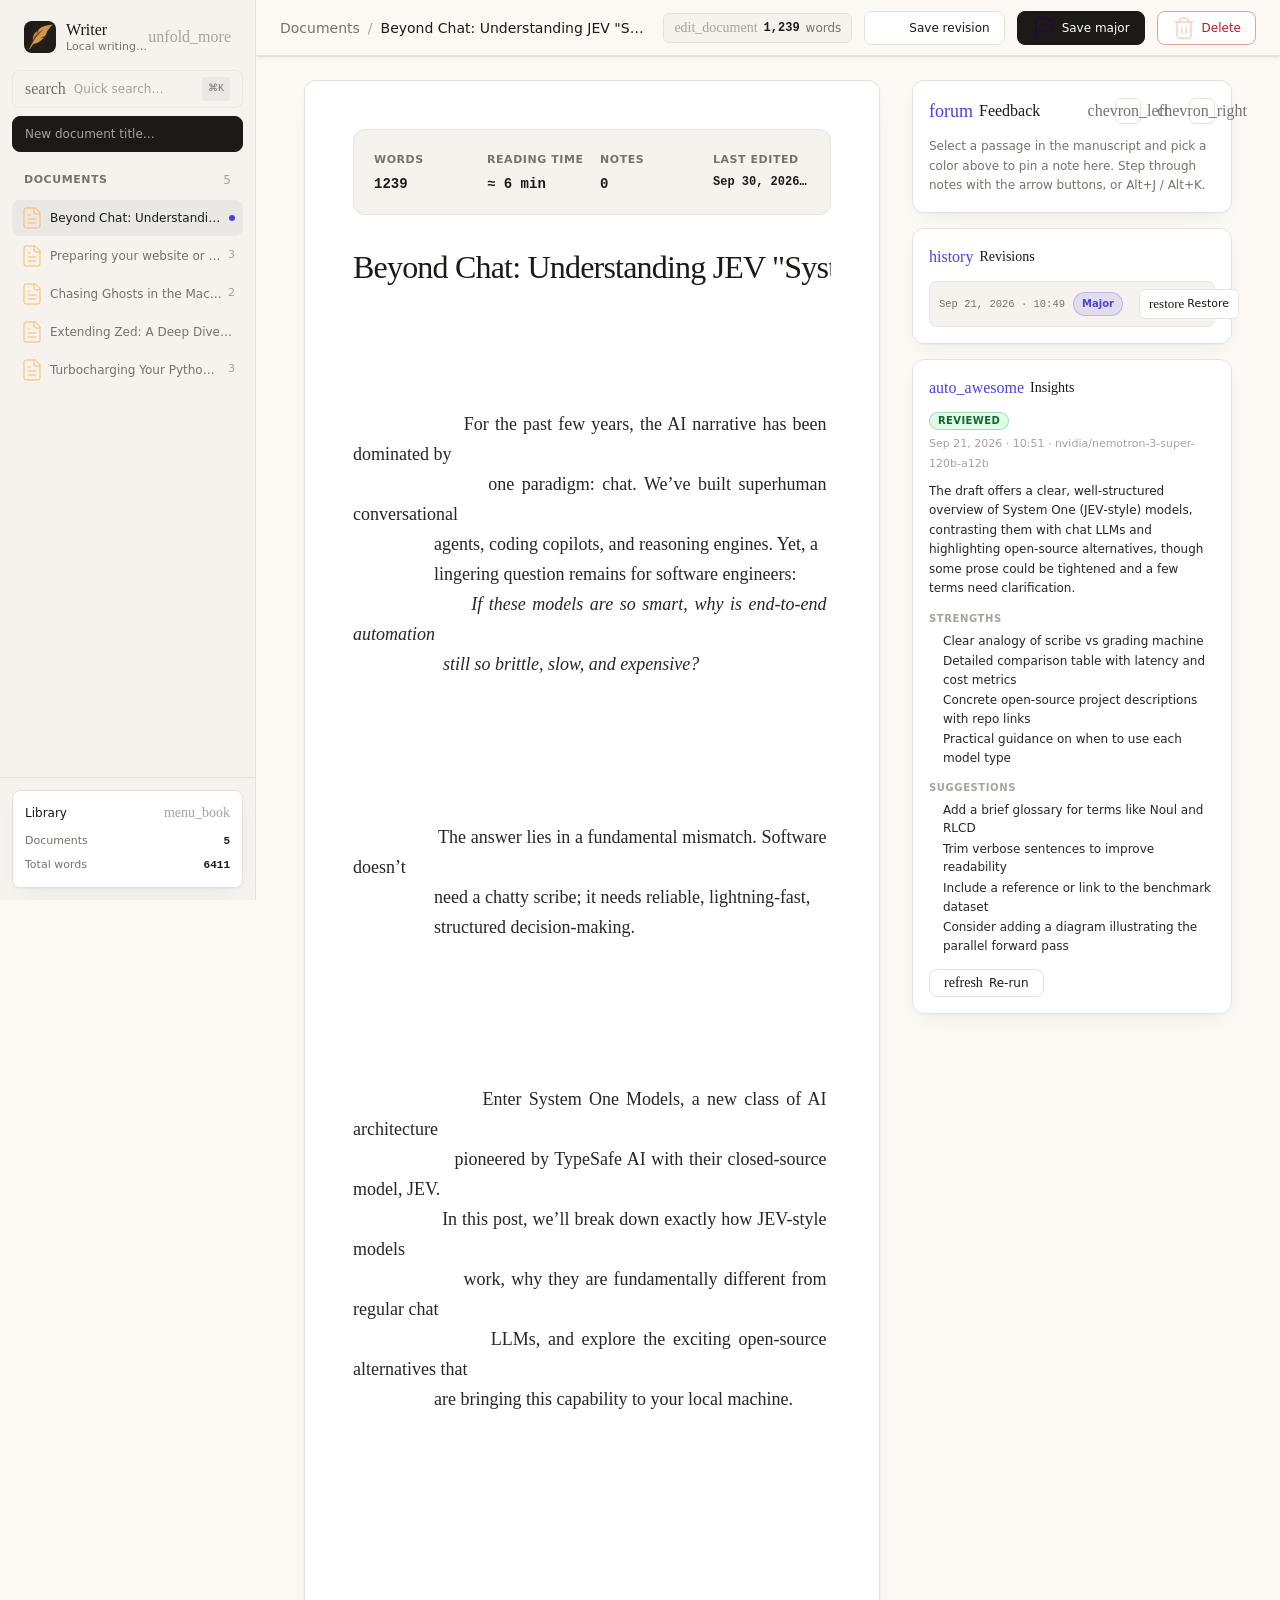
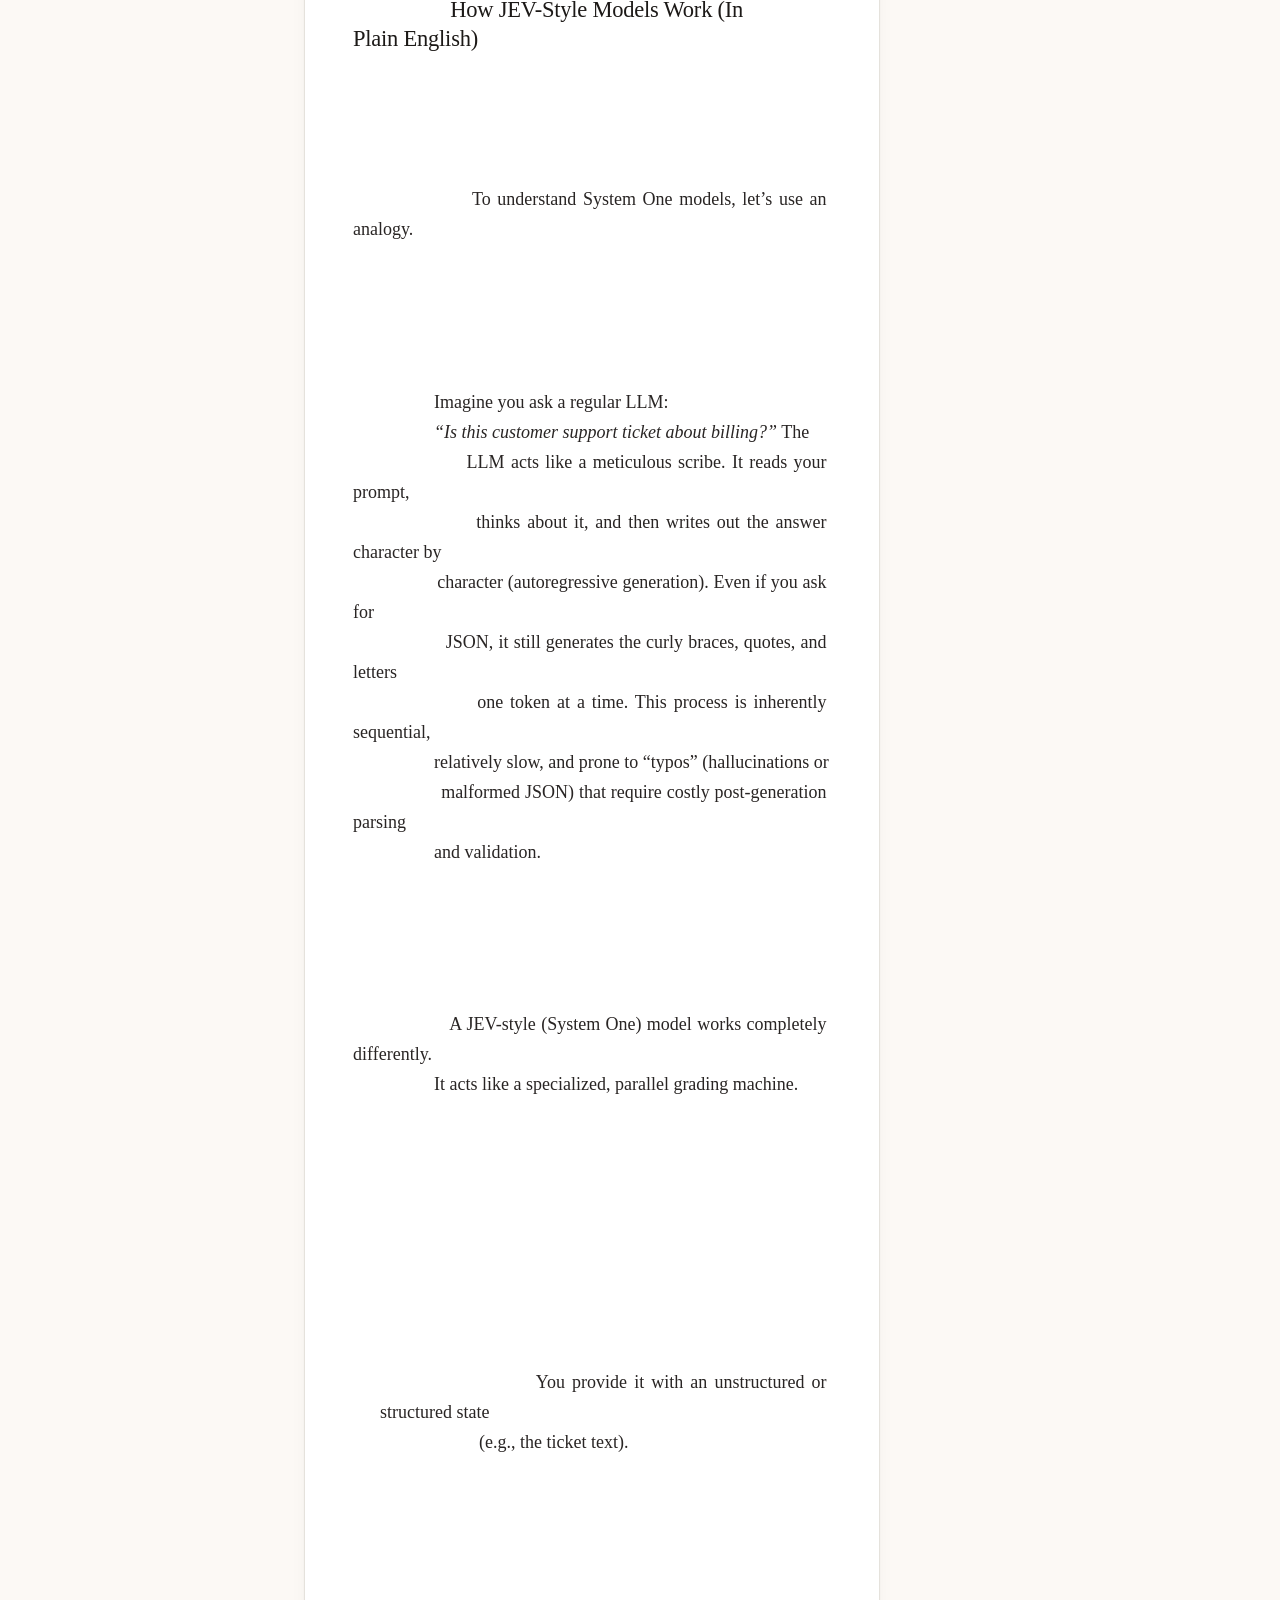
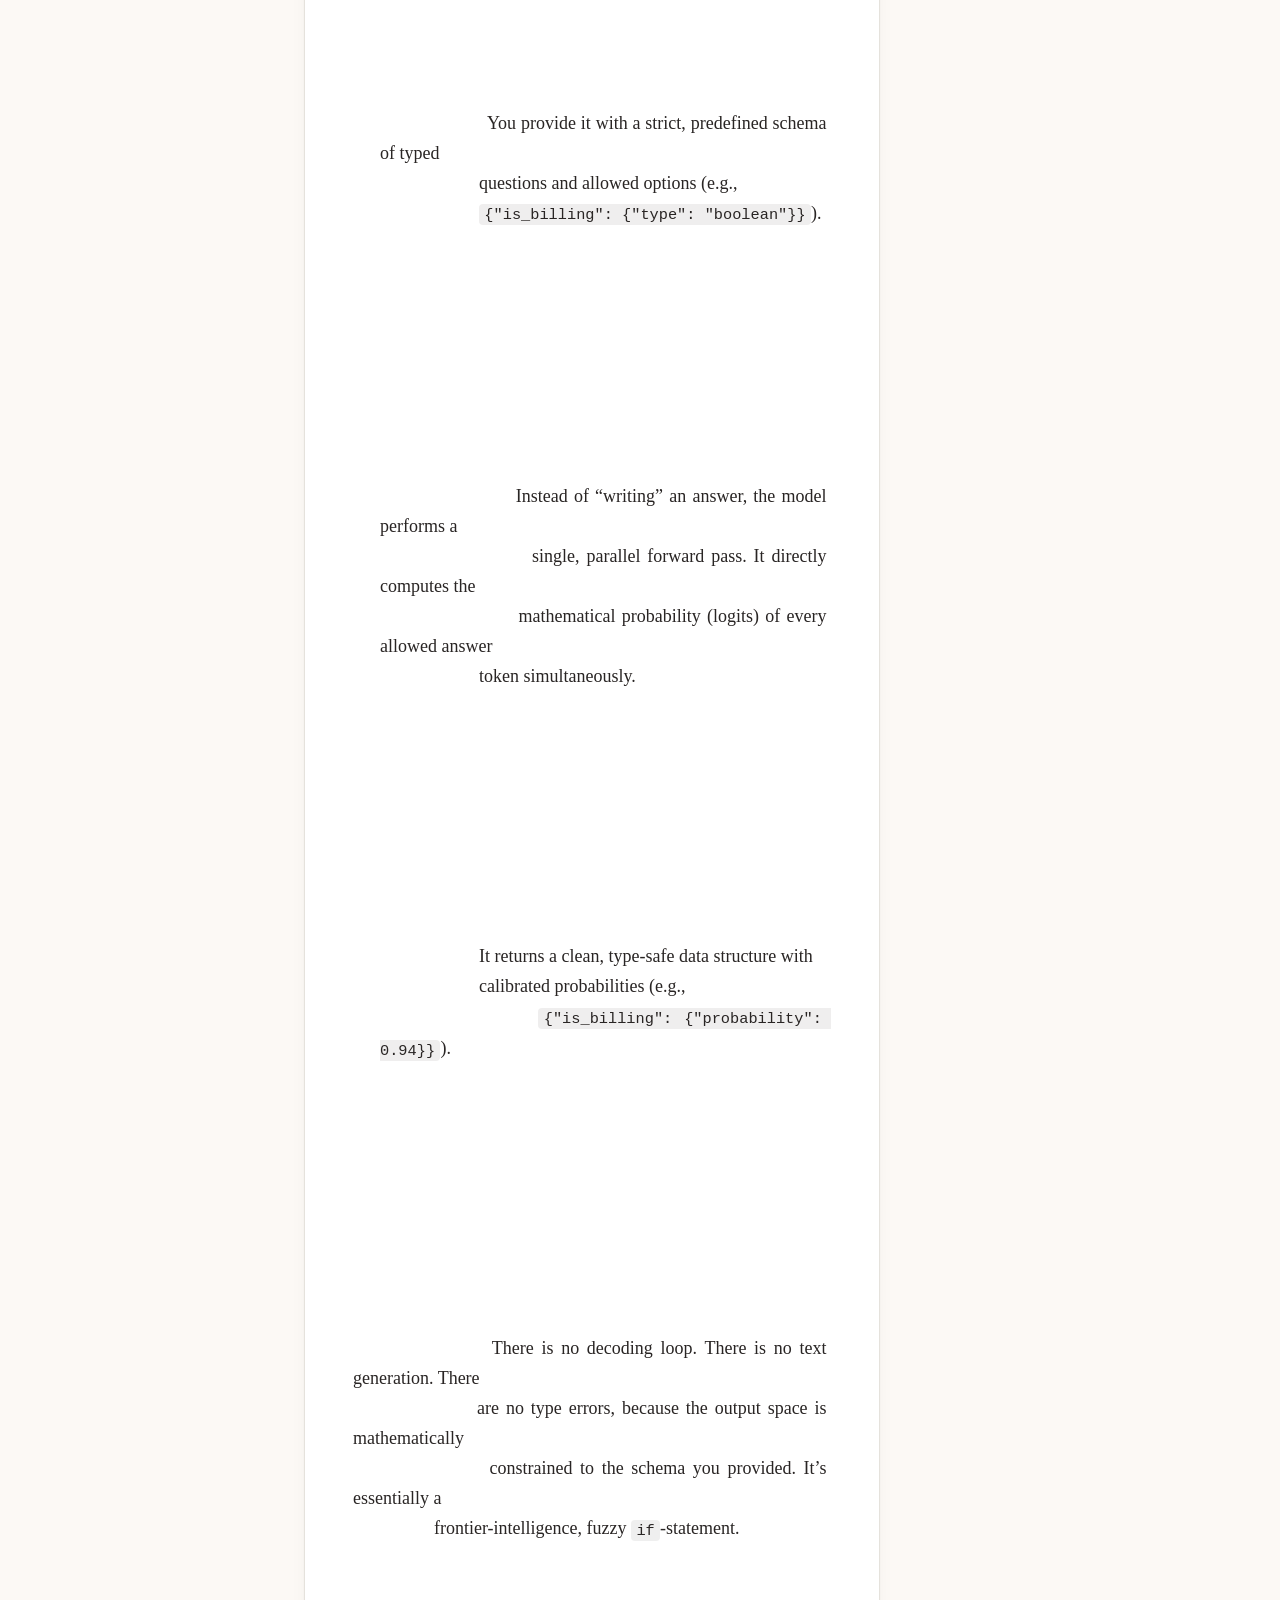
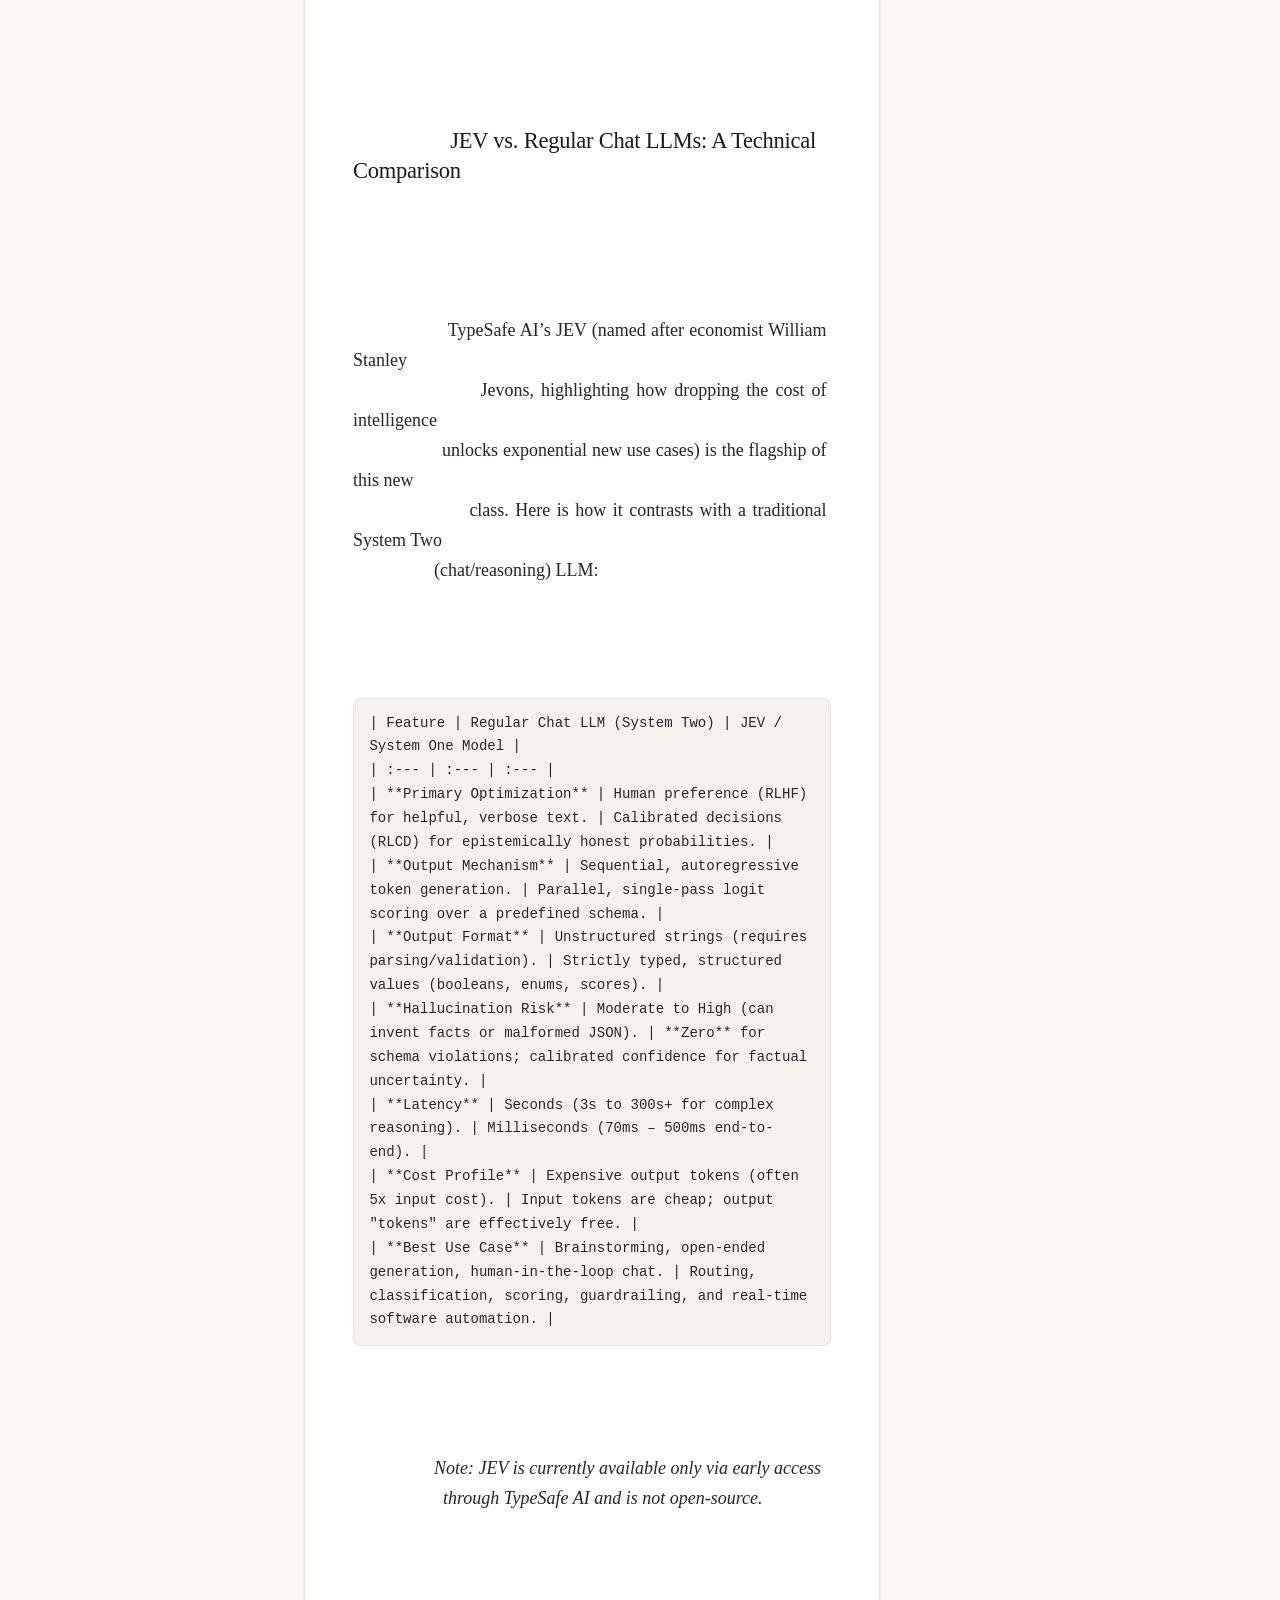
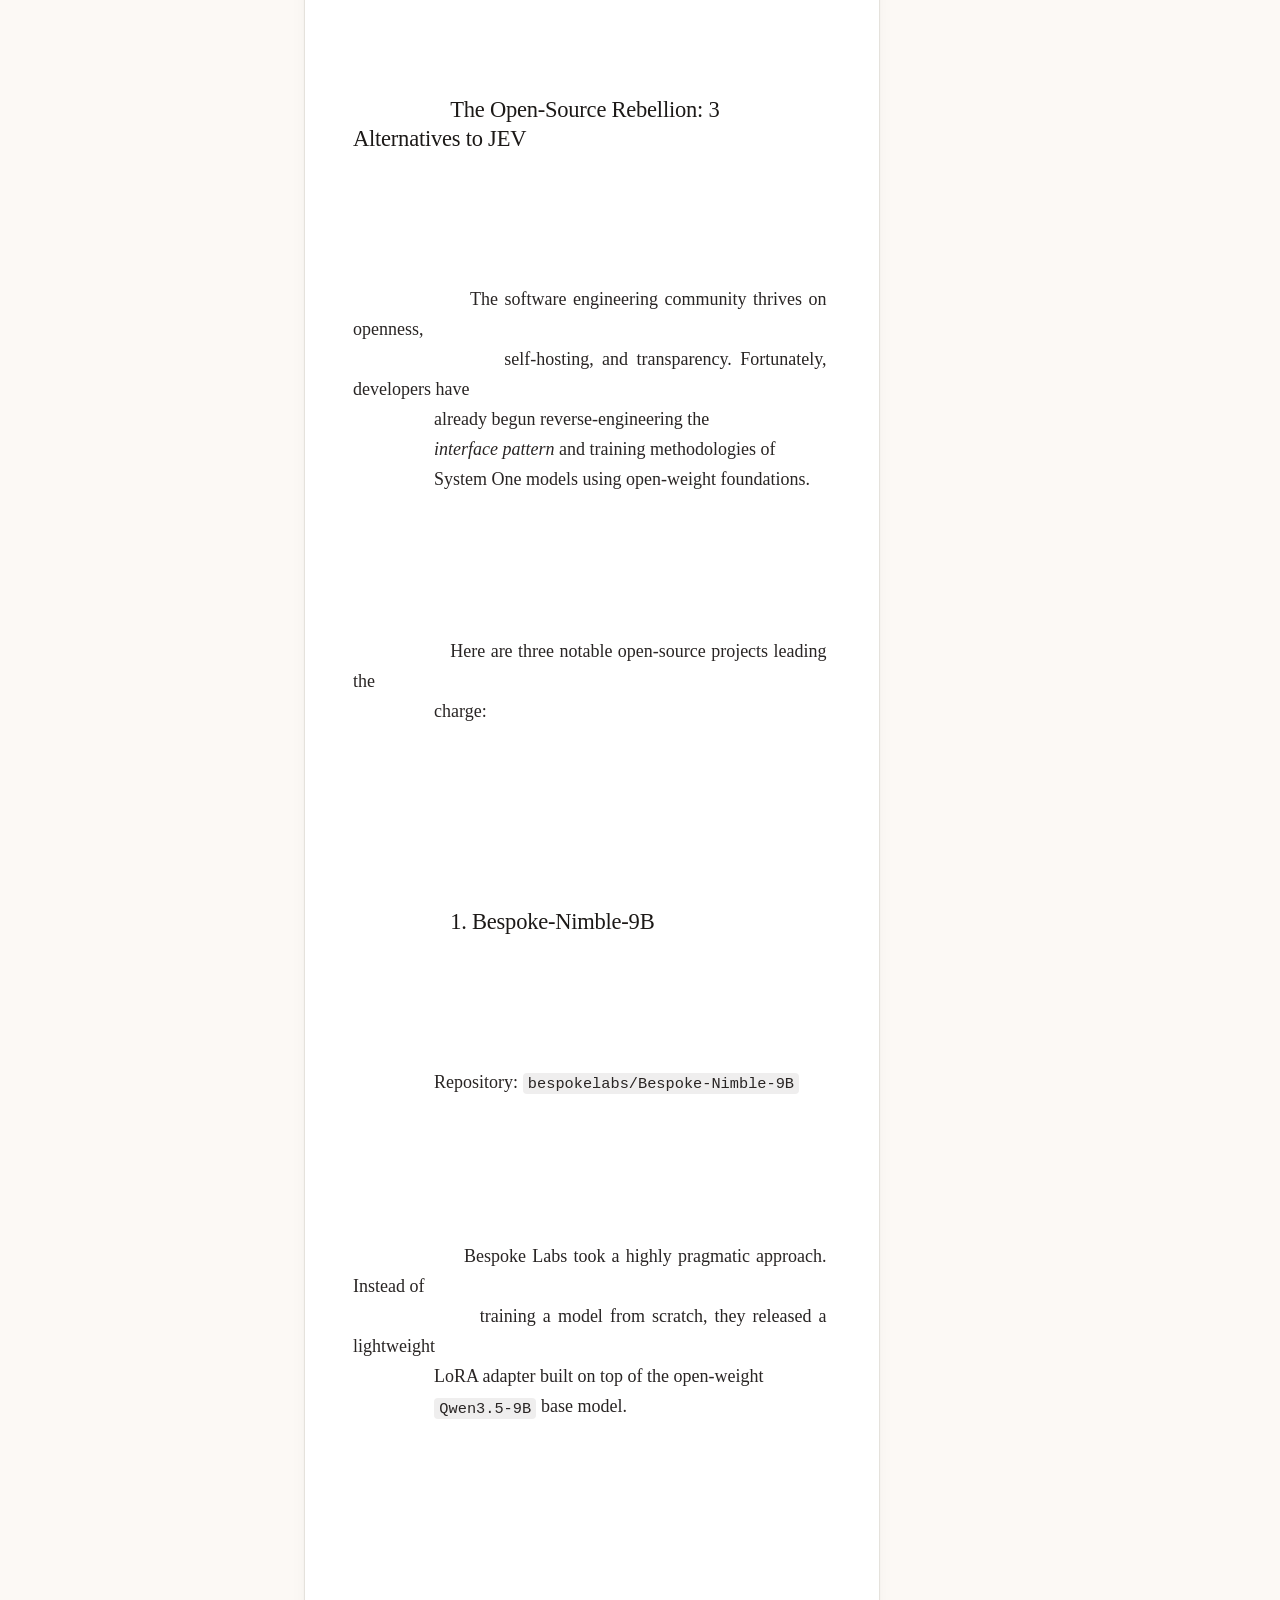
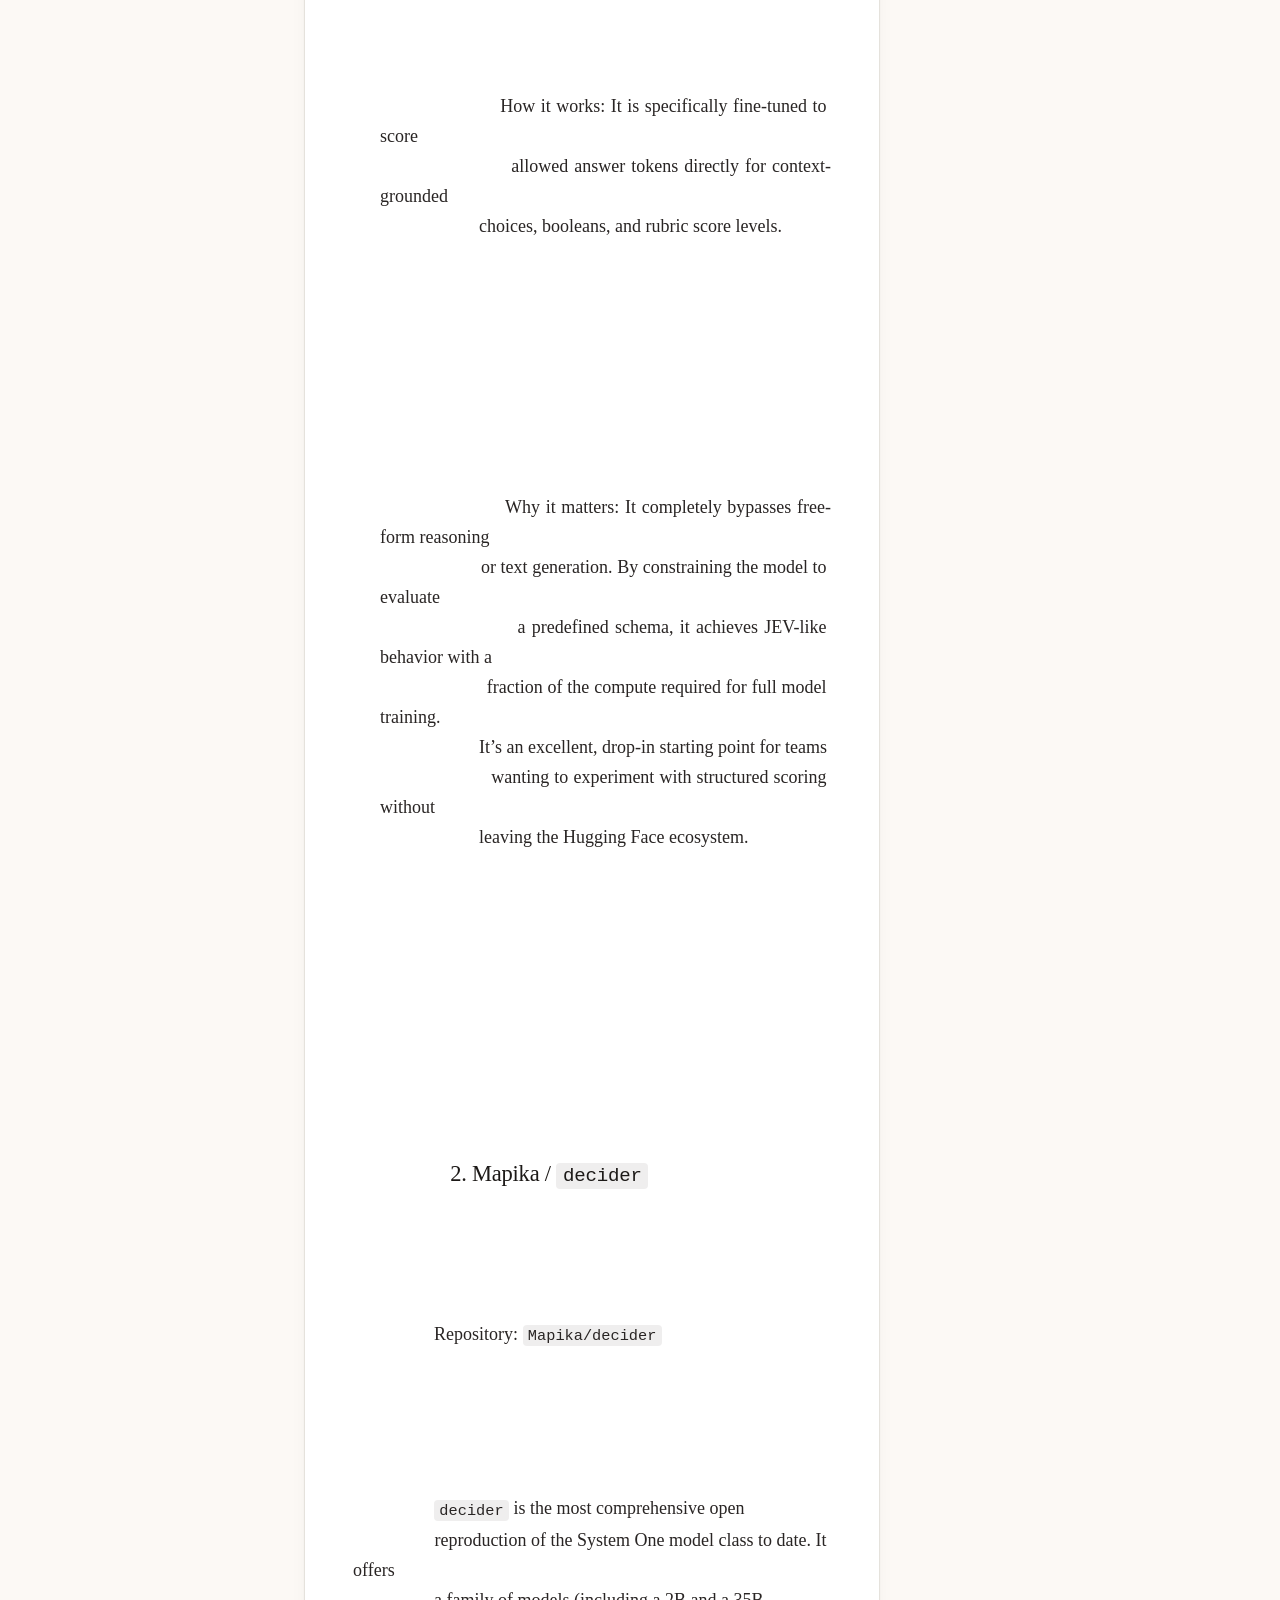
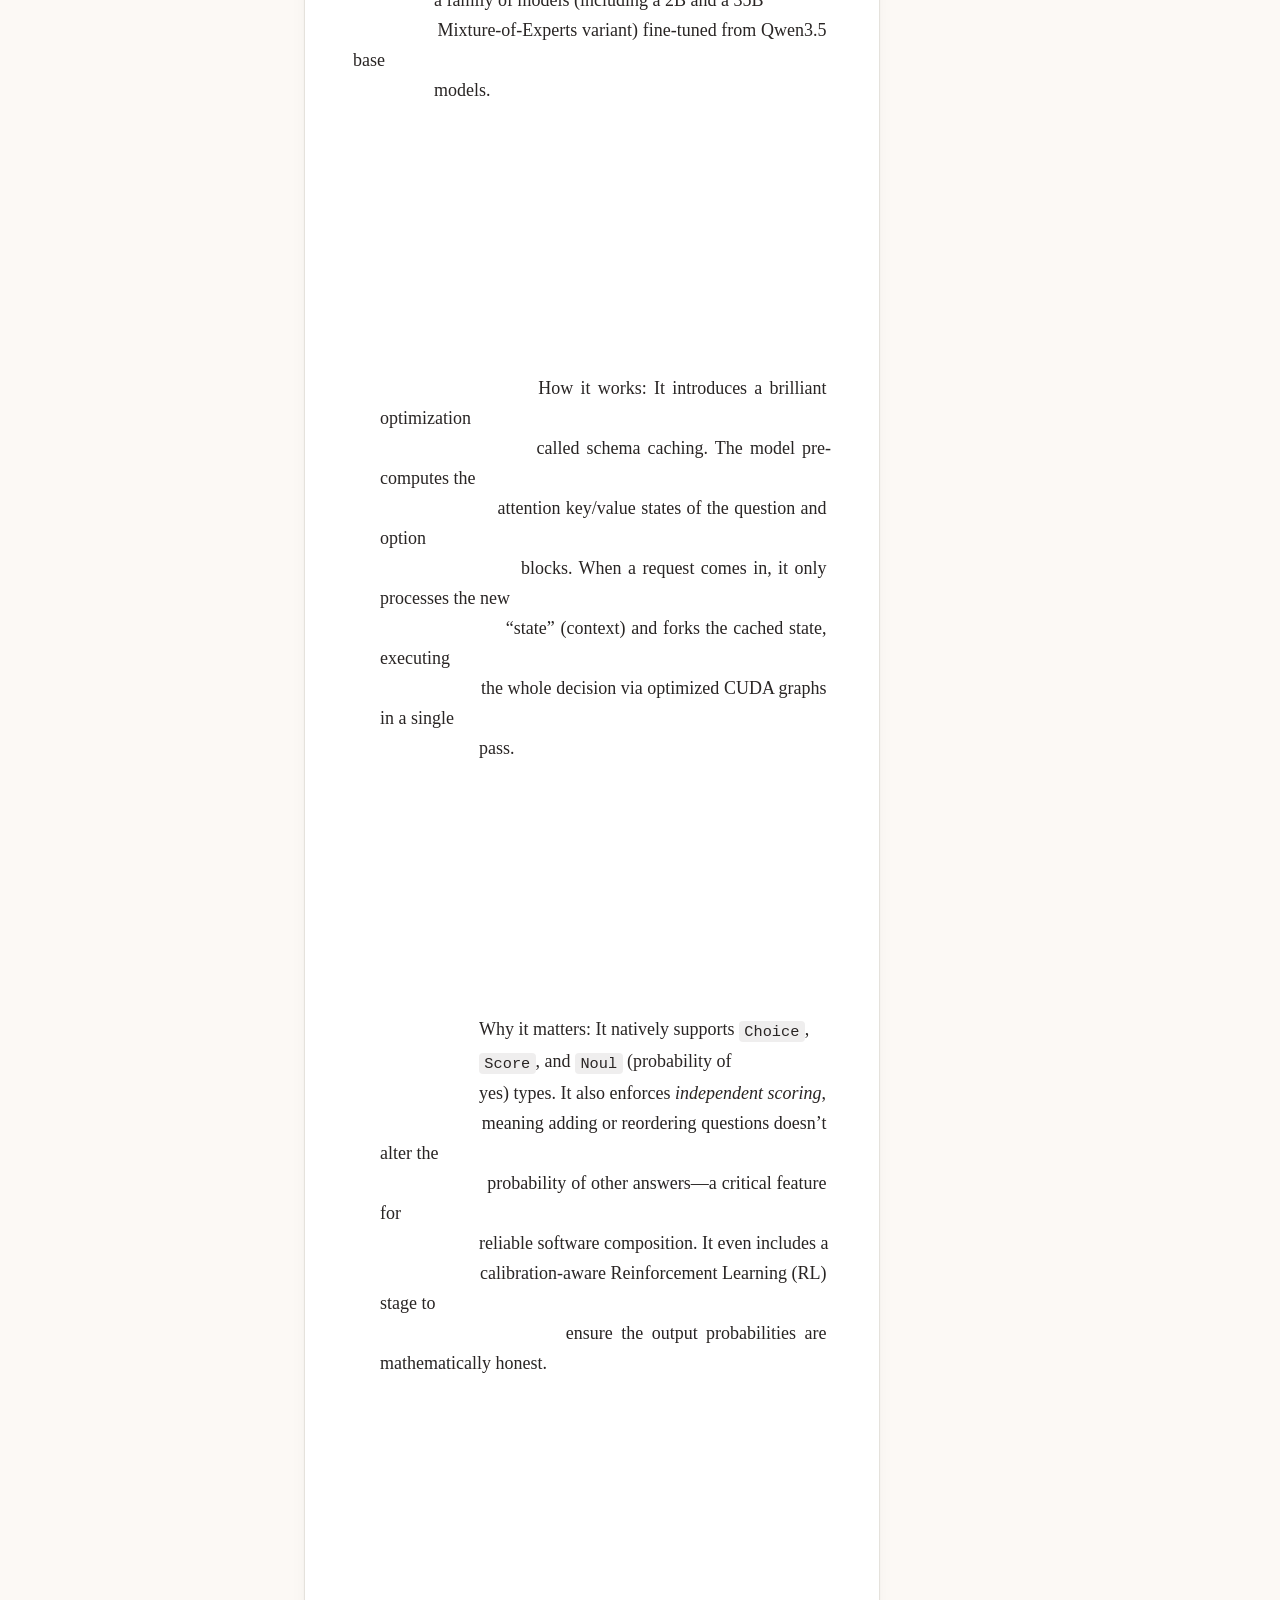
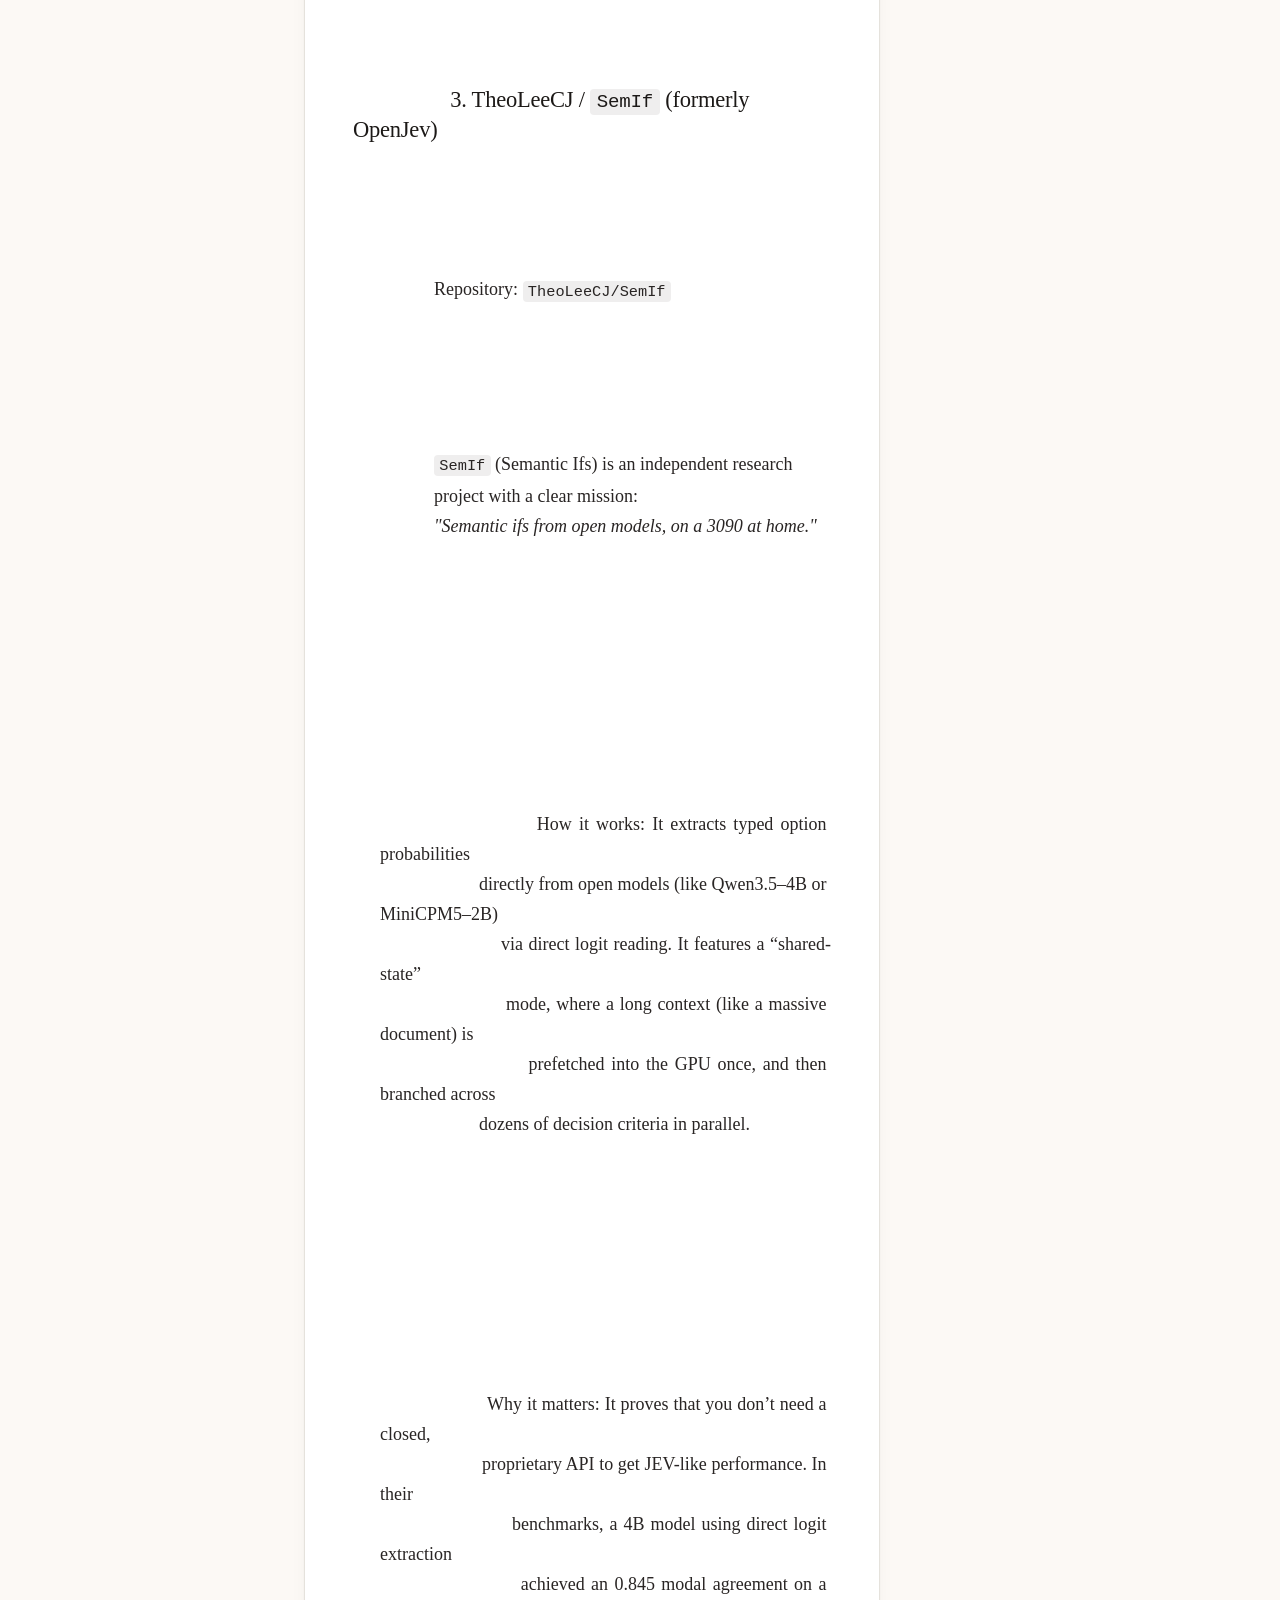
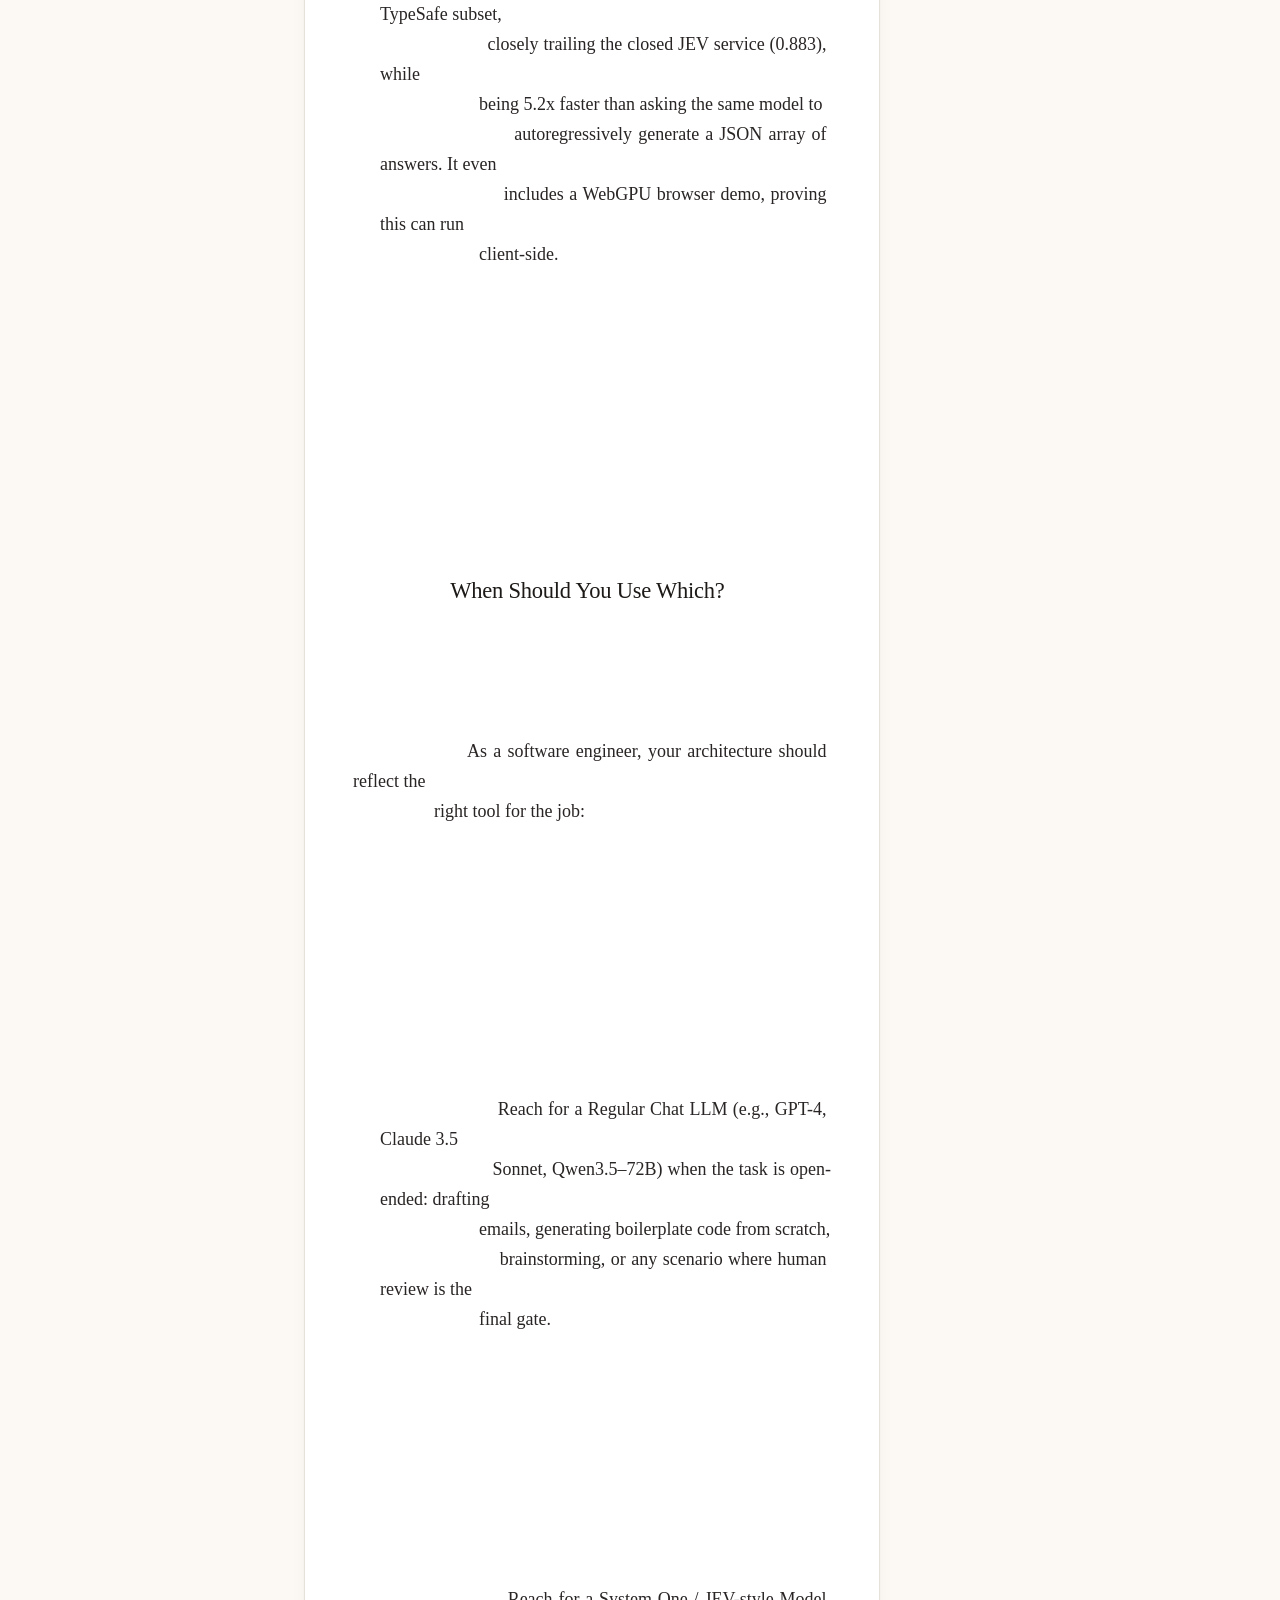
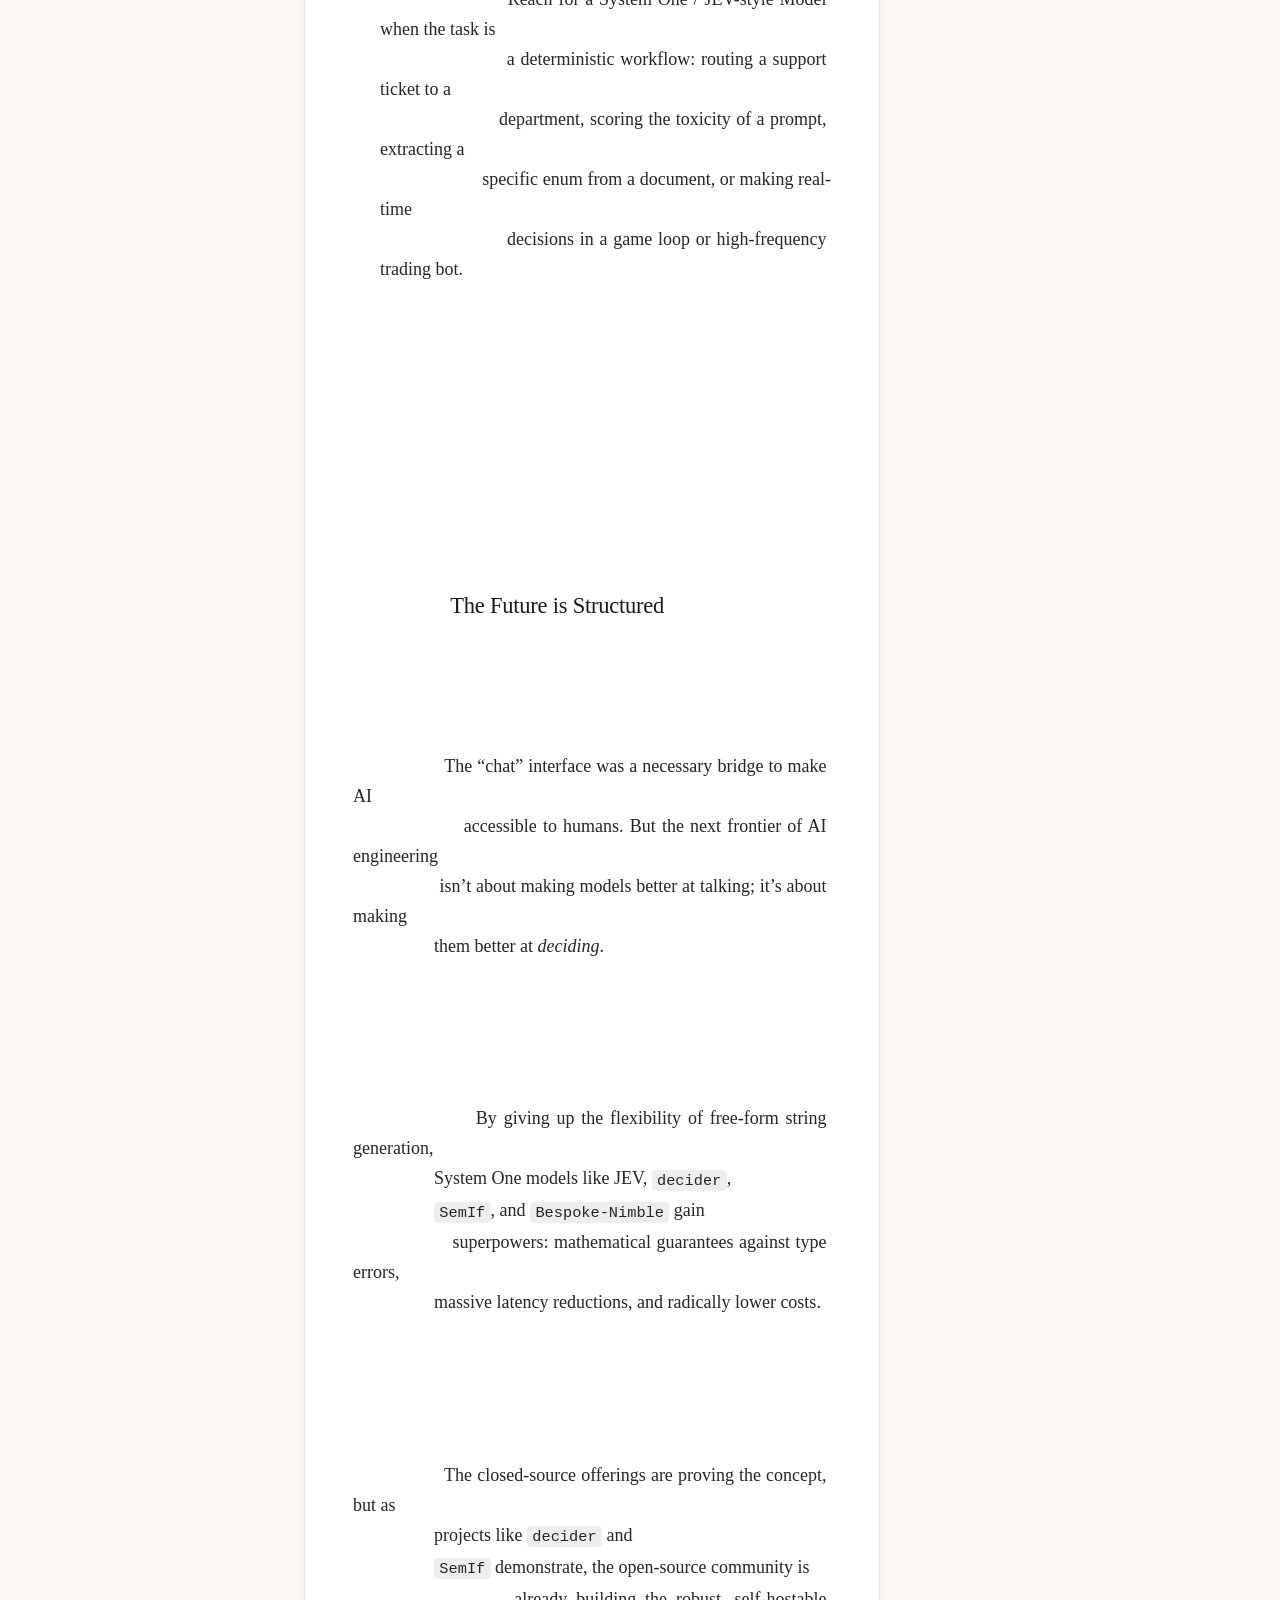
==== commit e65acb10: "fix app logo" ====
--- a/app_editor.html
+++ b/app_editor.html
@@ -105,9 +105,7 @@
             <span
               class="flex h-8 w-8 shrink-0 items-center justify-center rounded-lg bg-primary text-on-primary"
             >
-              <span class="material-symbols-outlined text-lg"
-                >auto_stories</span
-              >
+              <img src="/static/logo.png" />
             </span>
             <span class="flex min-w-0 flex-col">
               <span
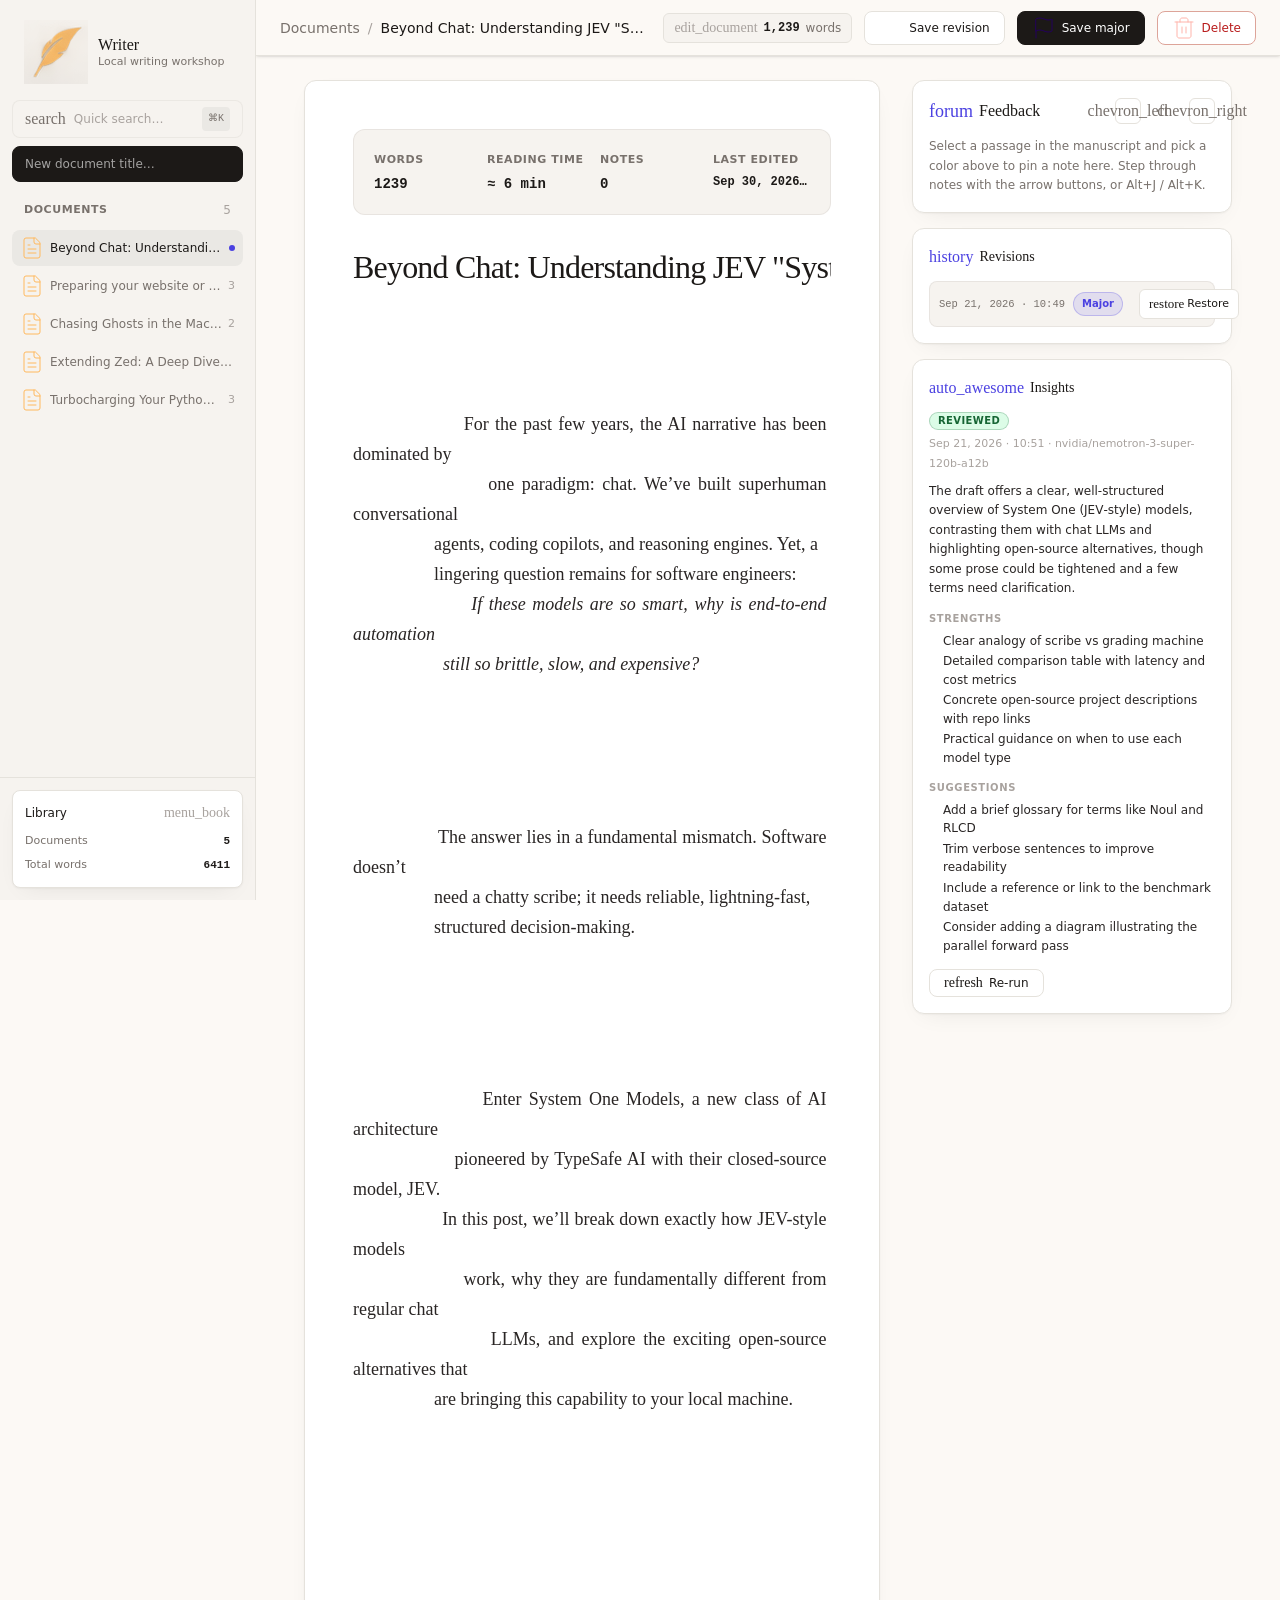
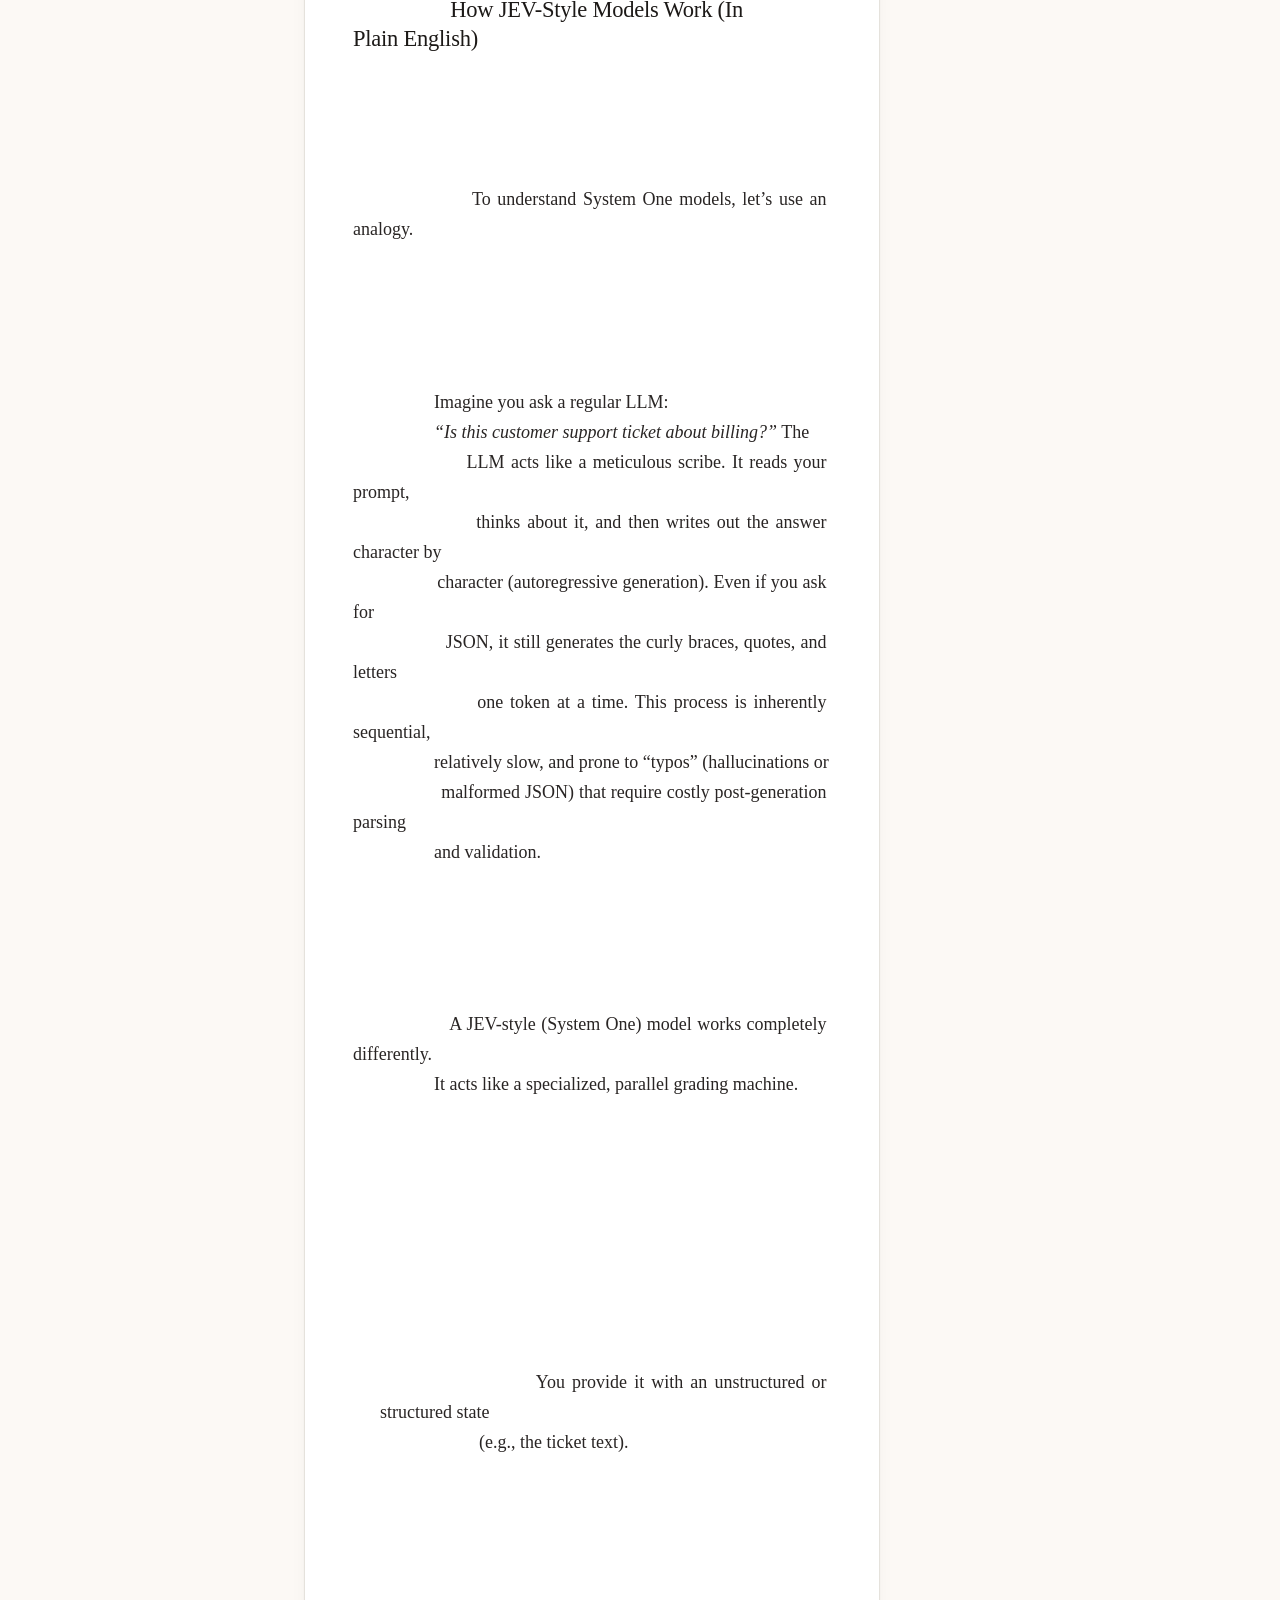
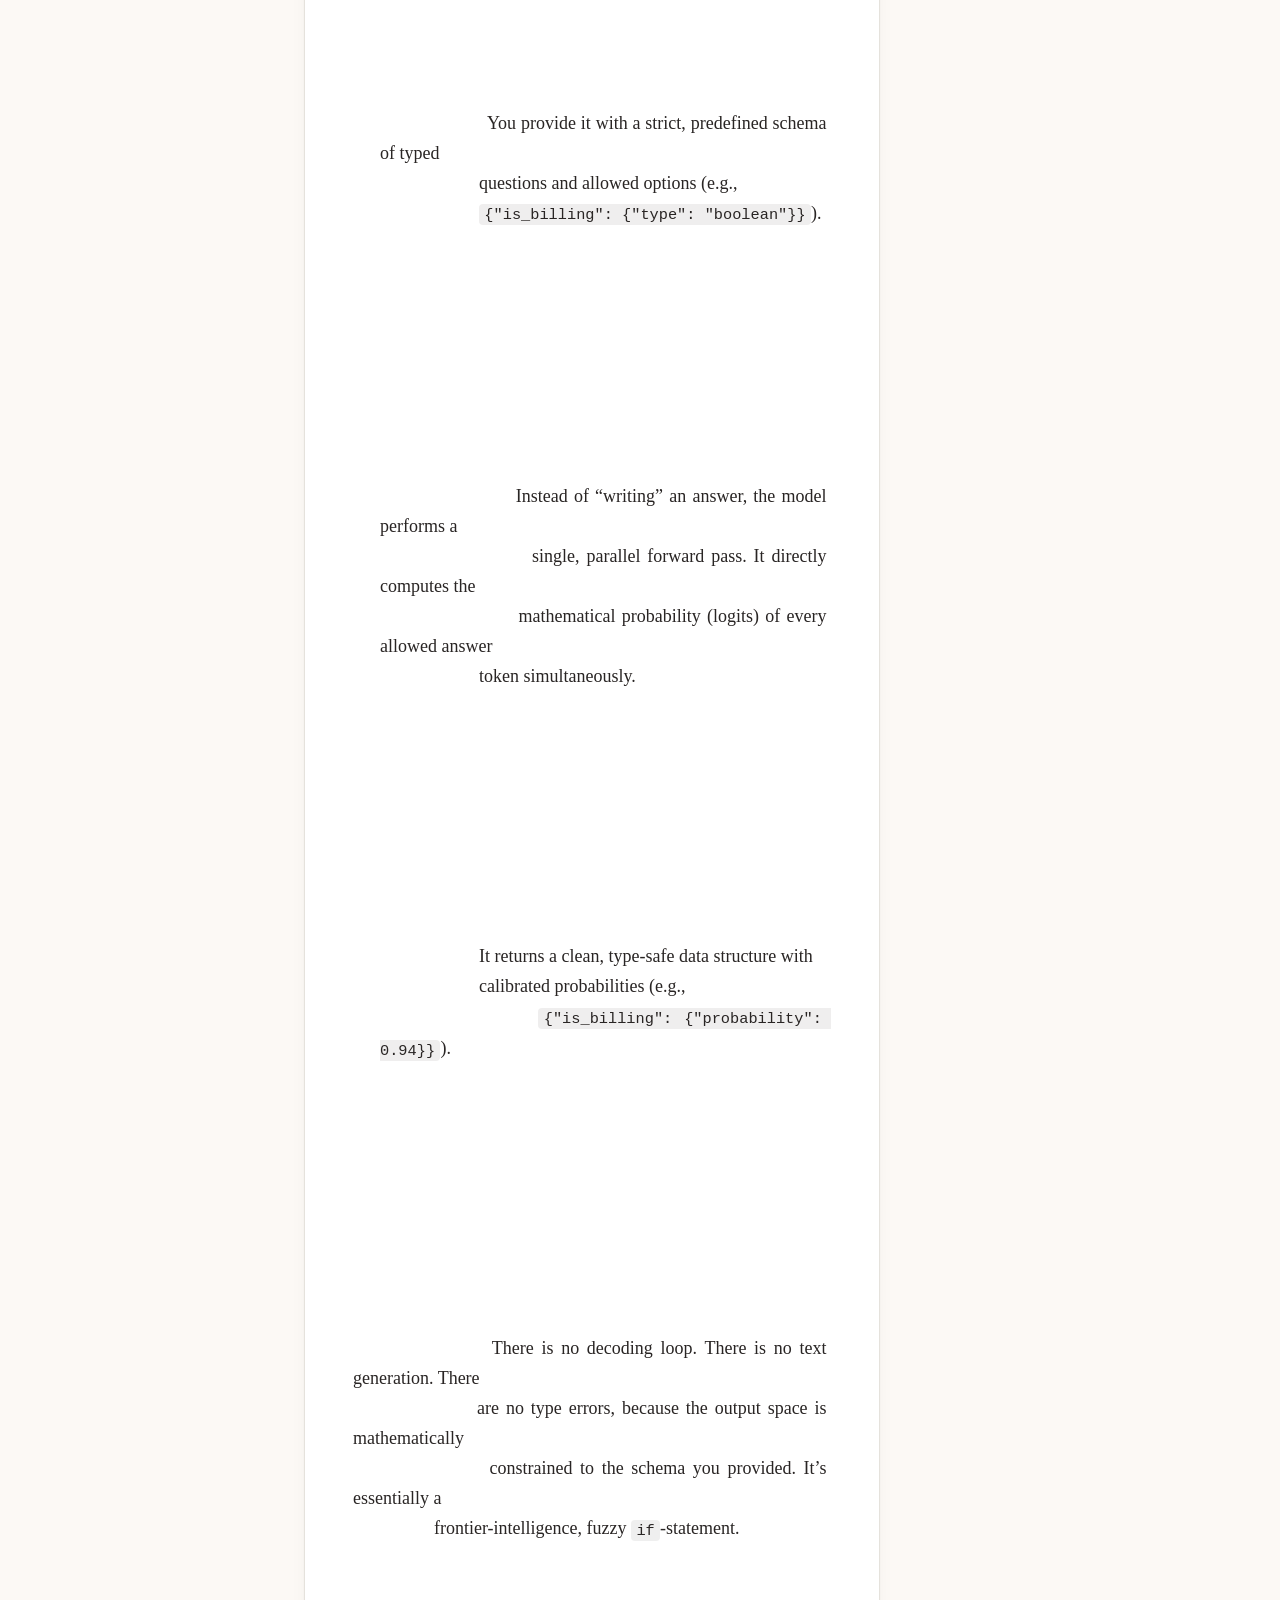
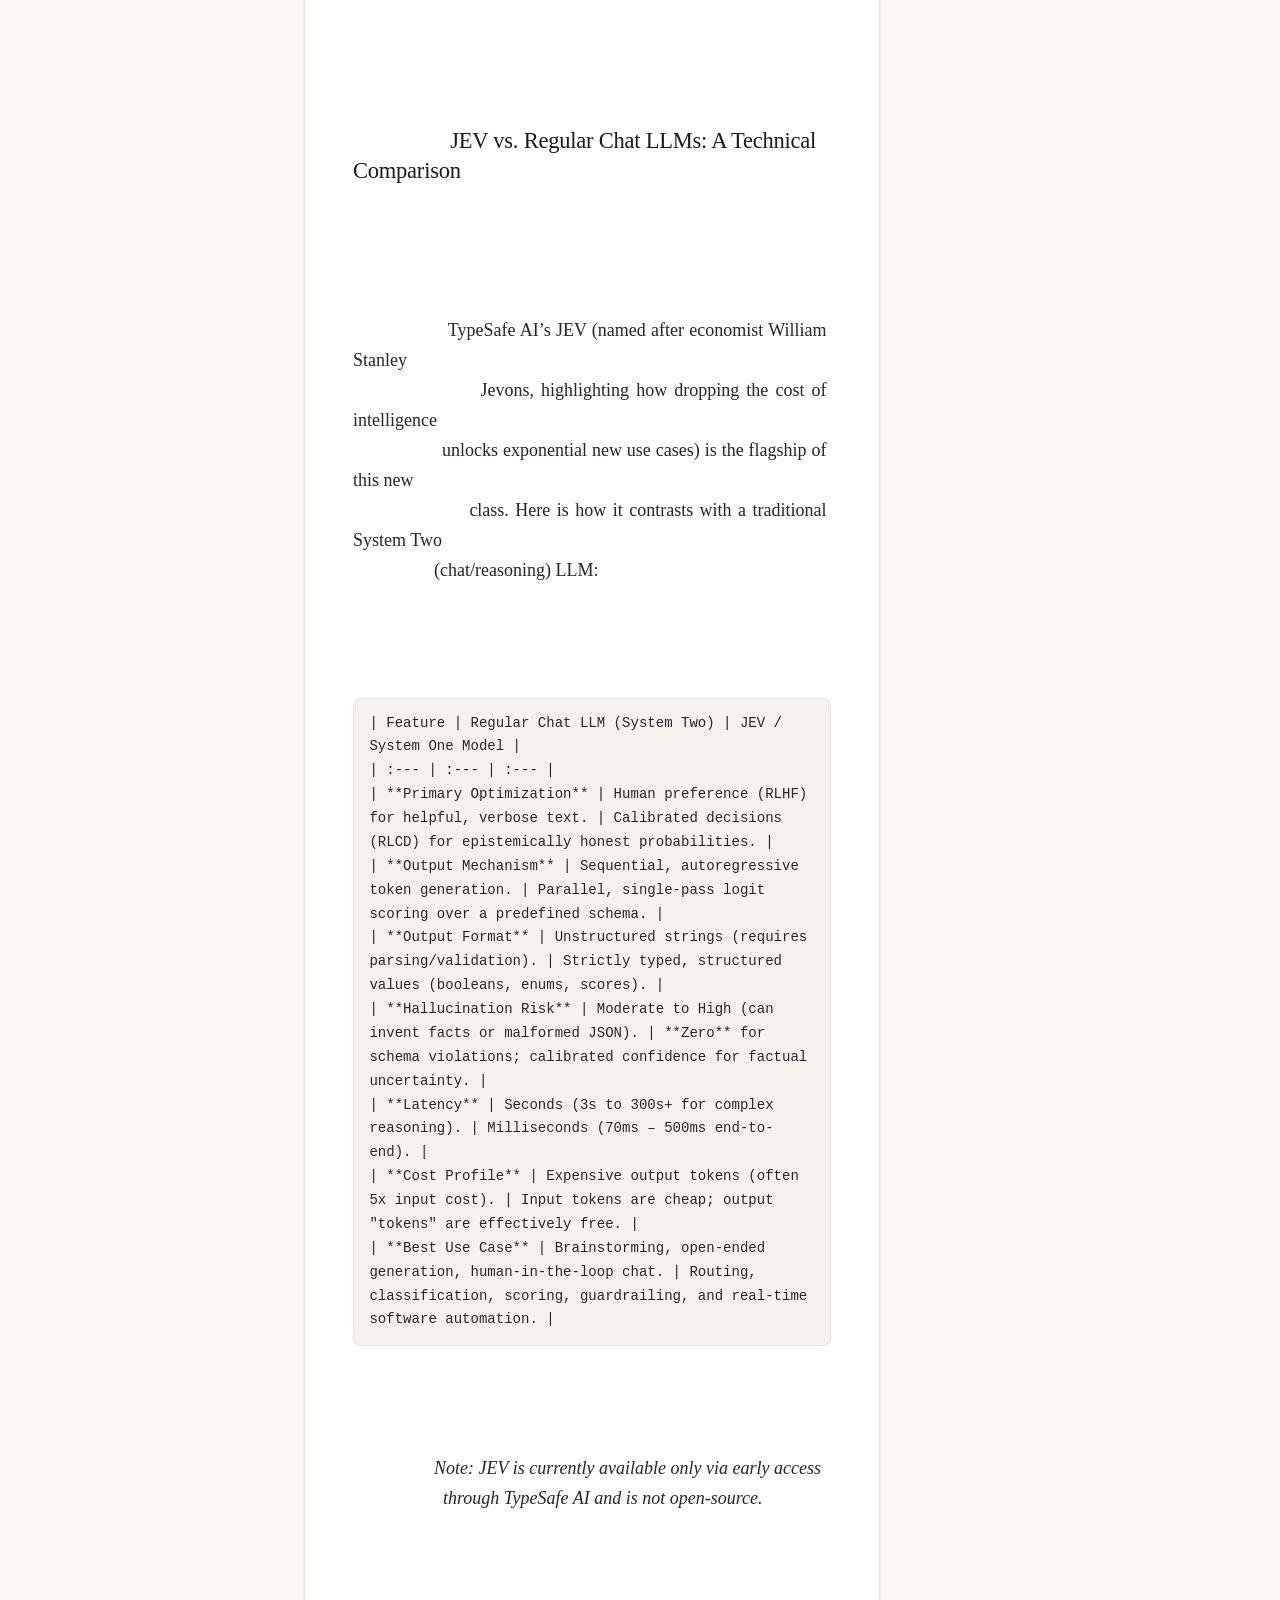
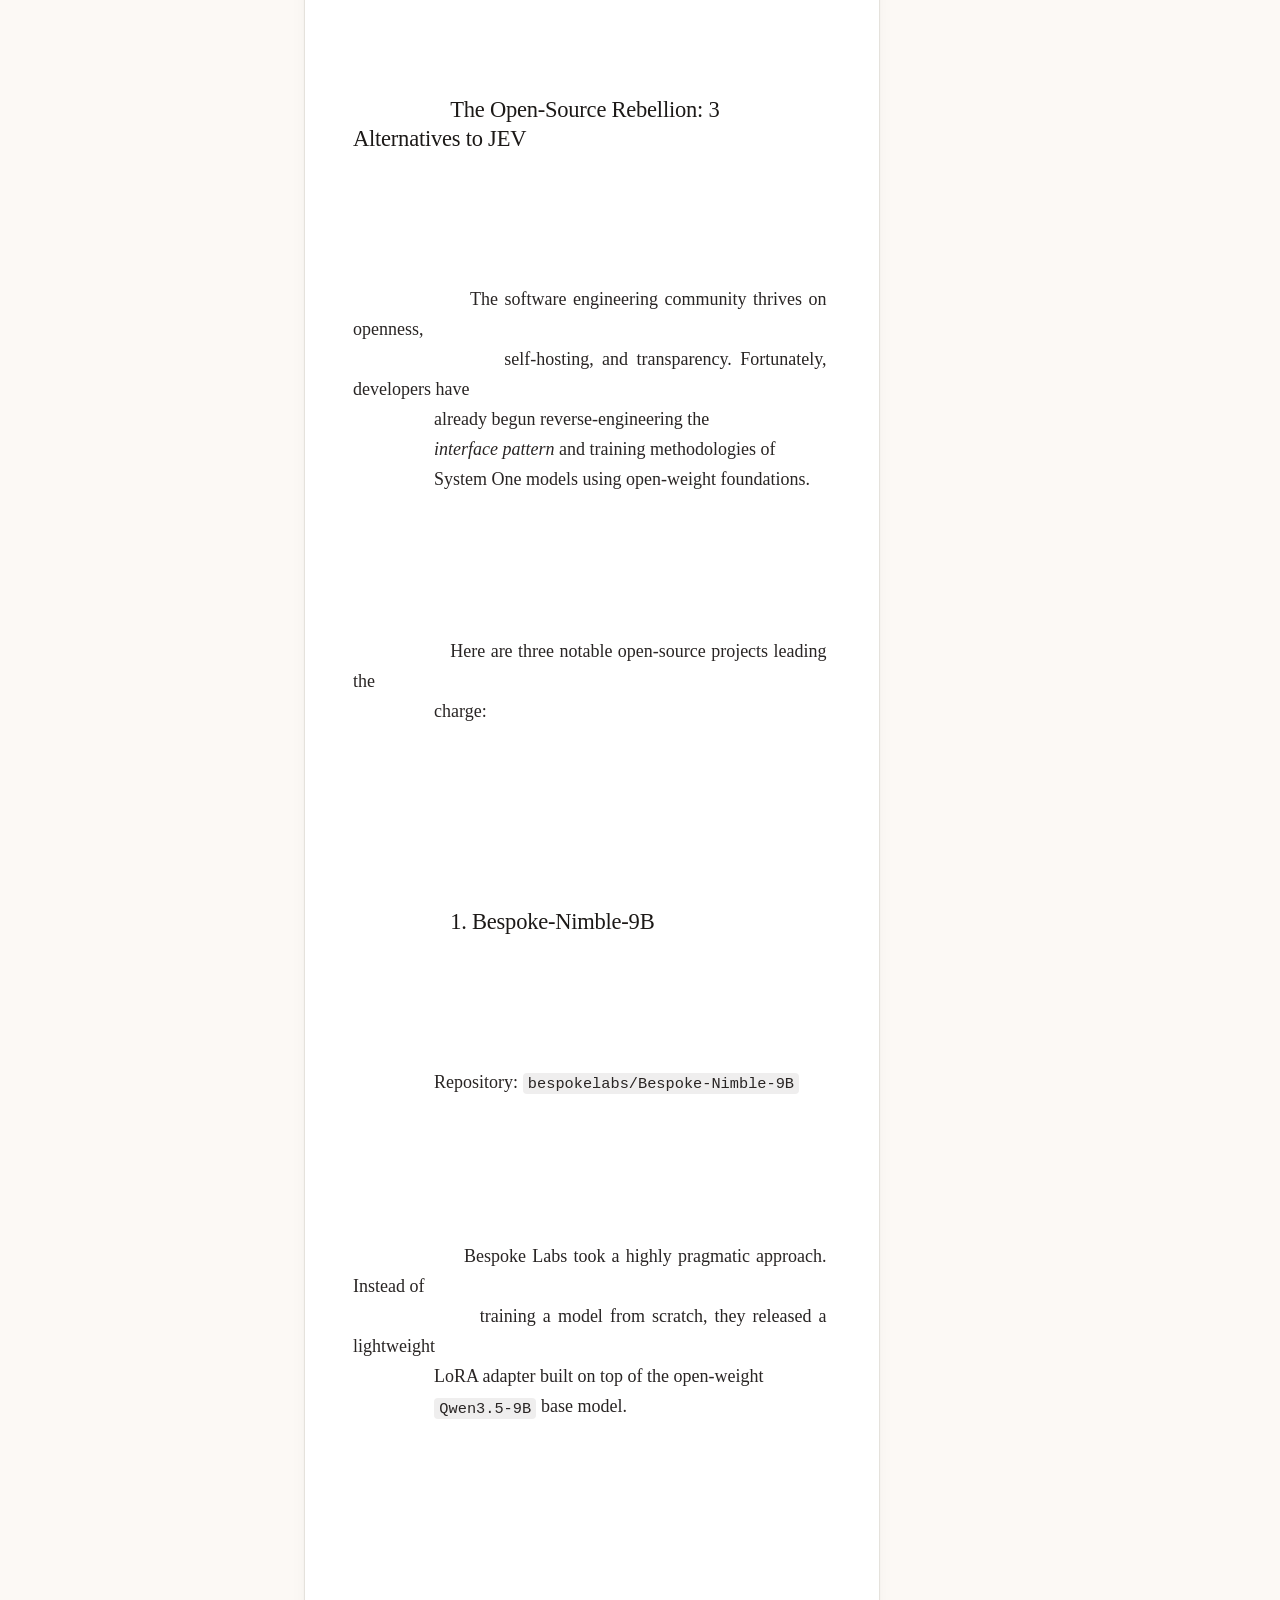
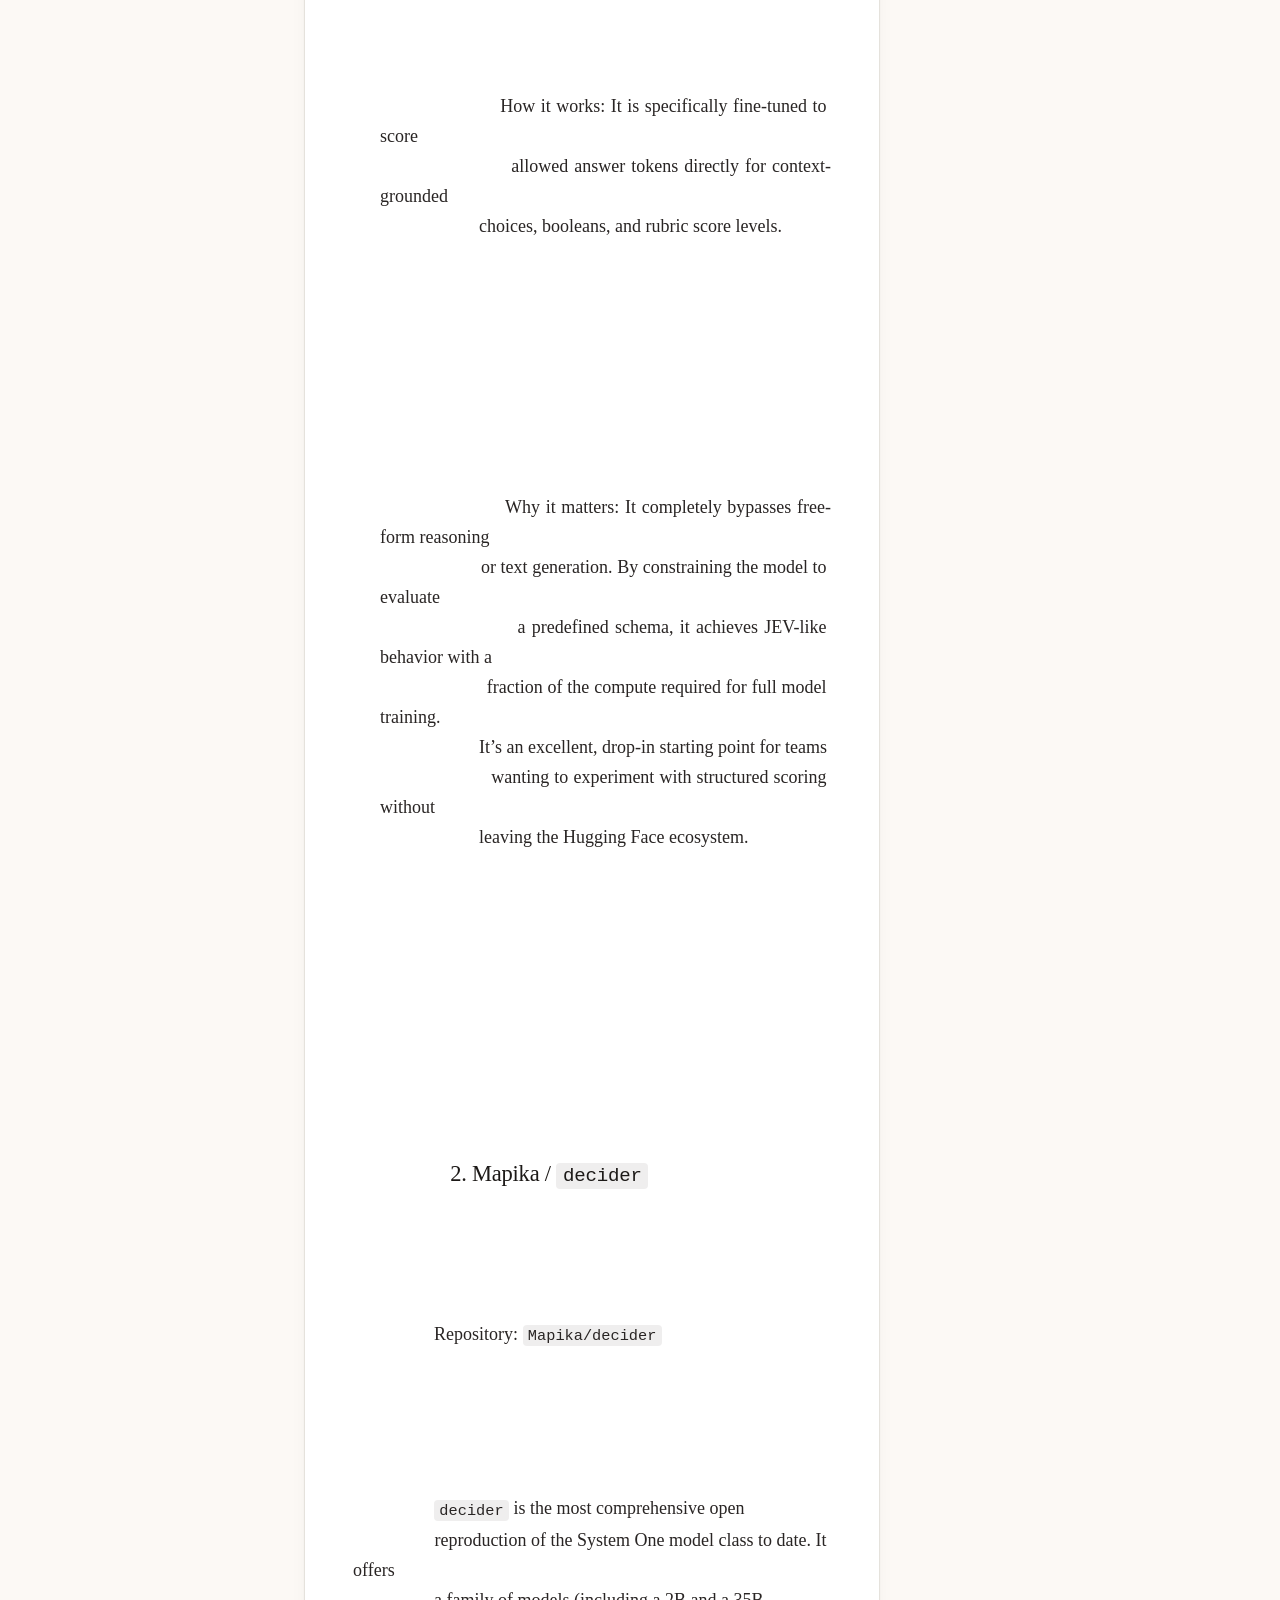
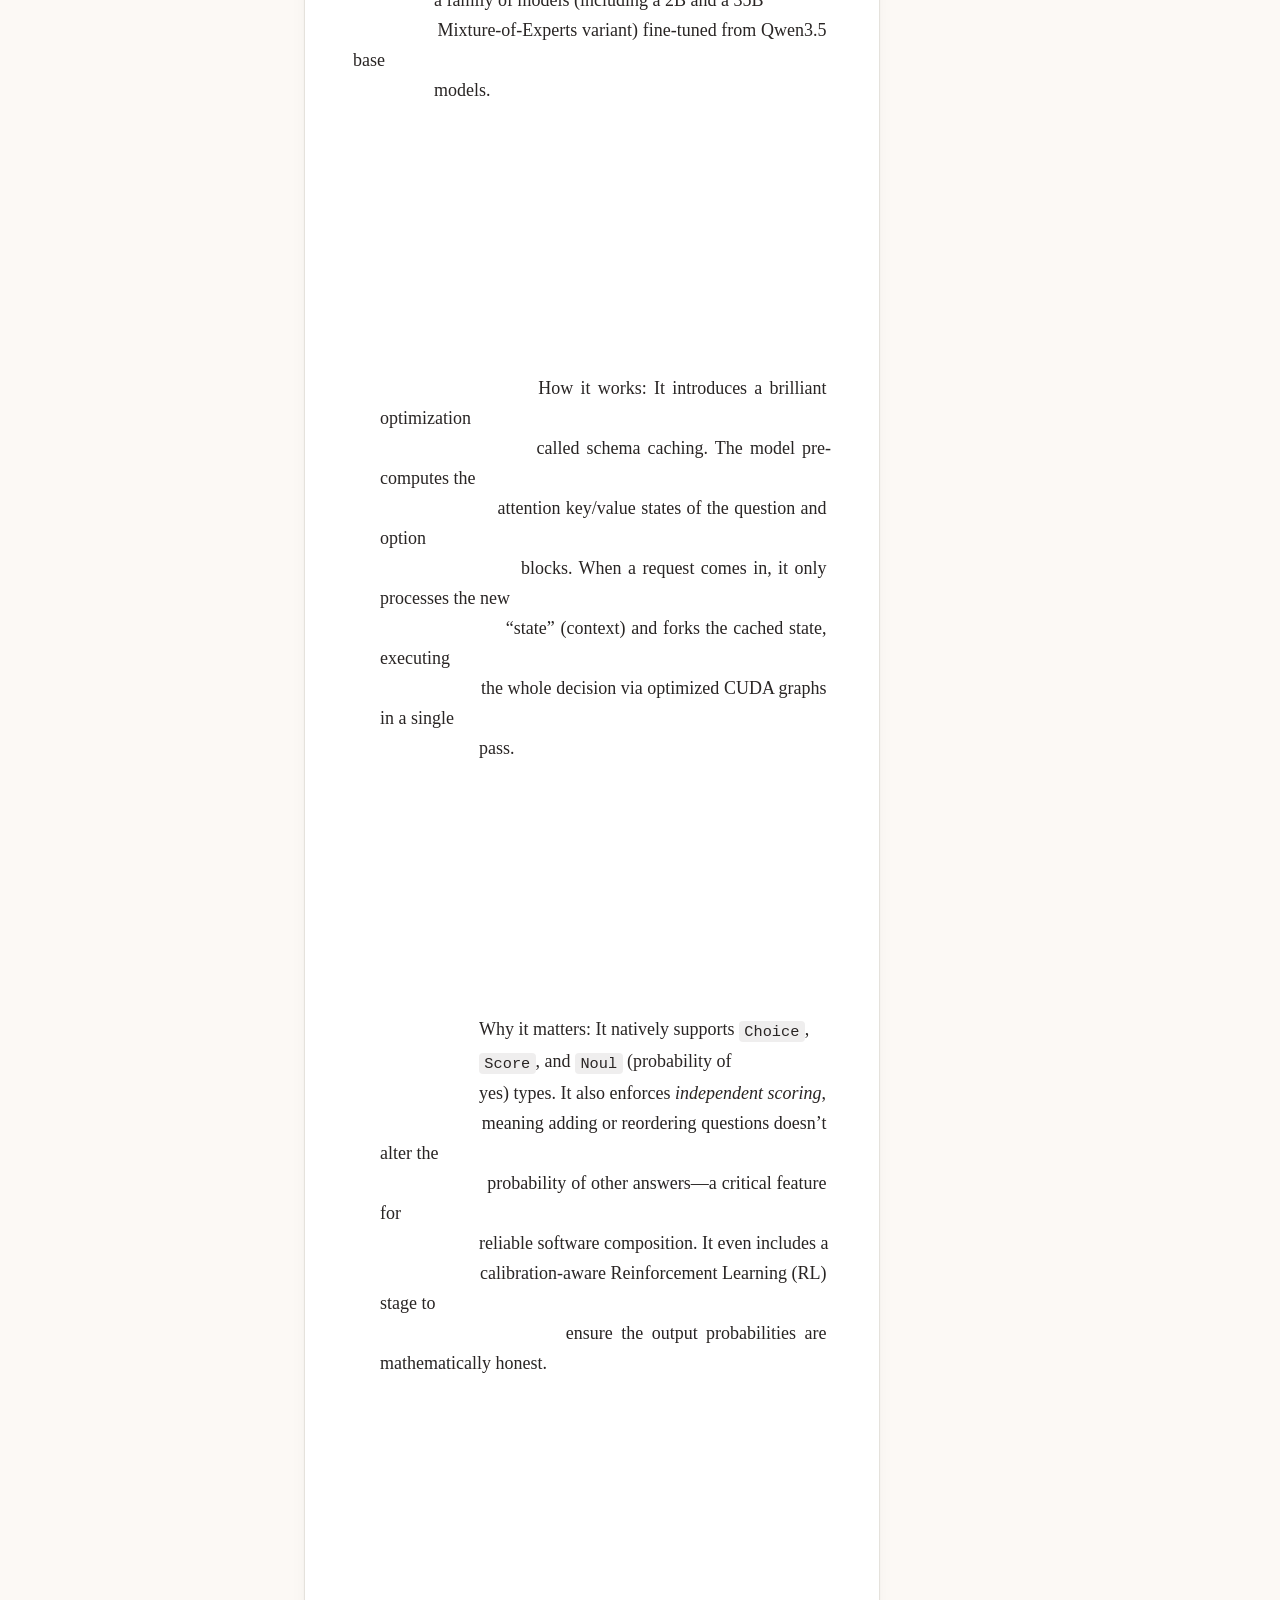
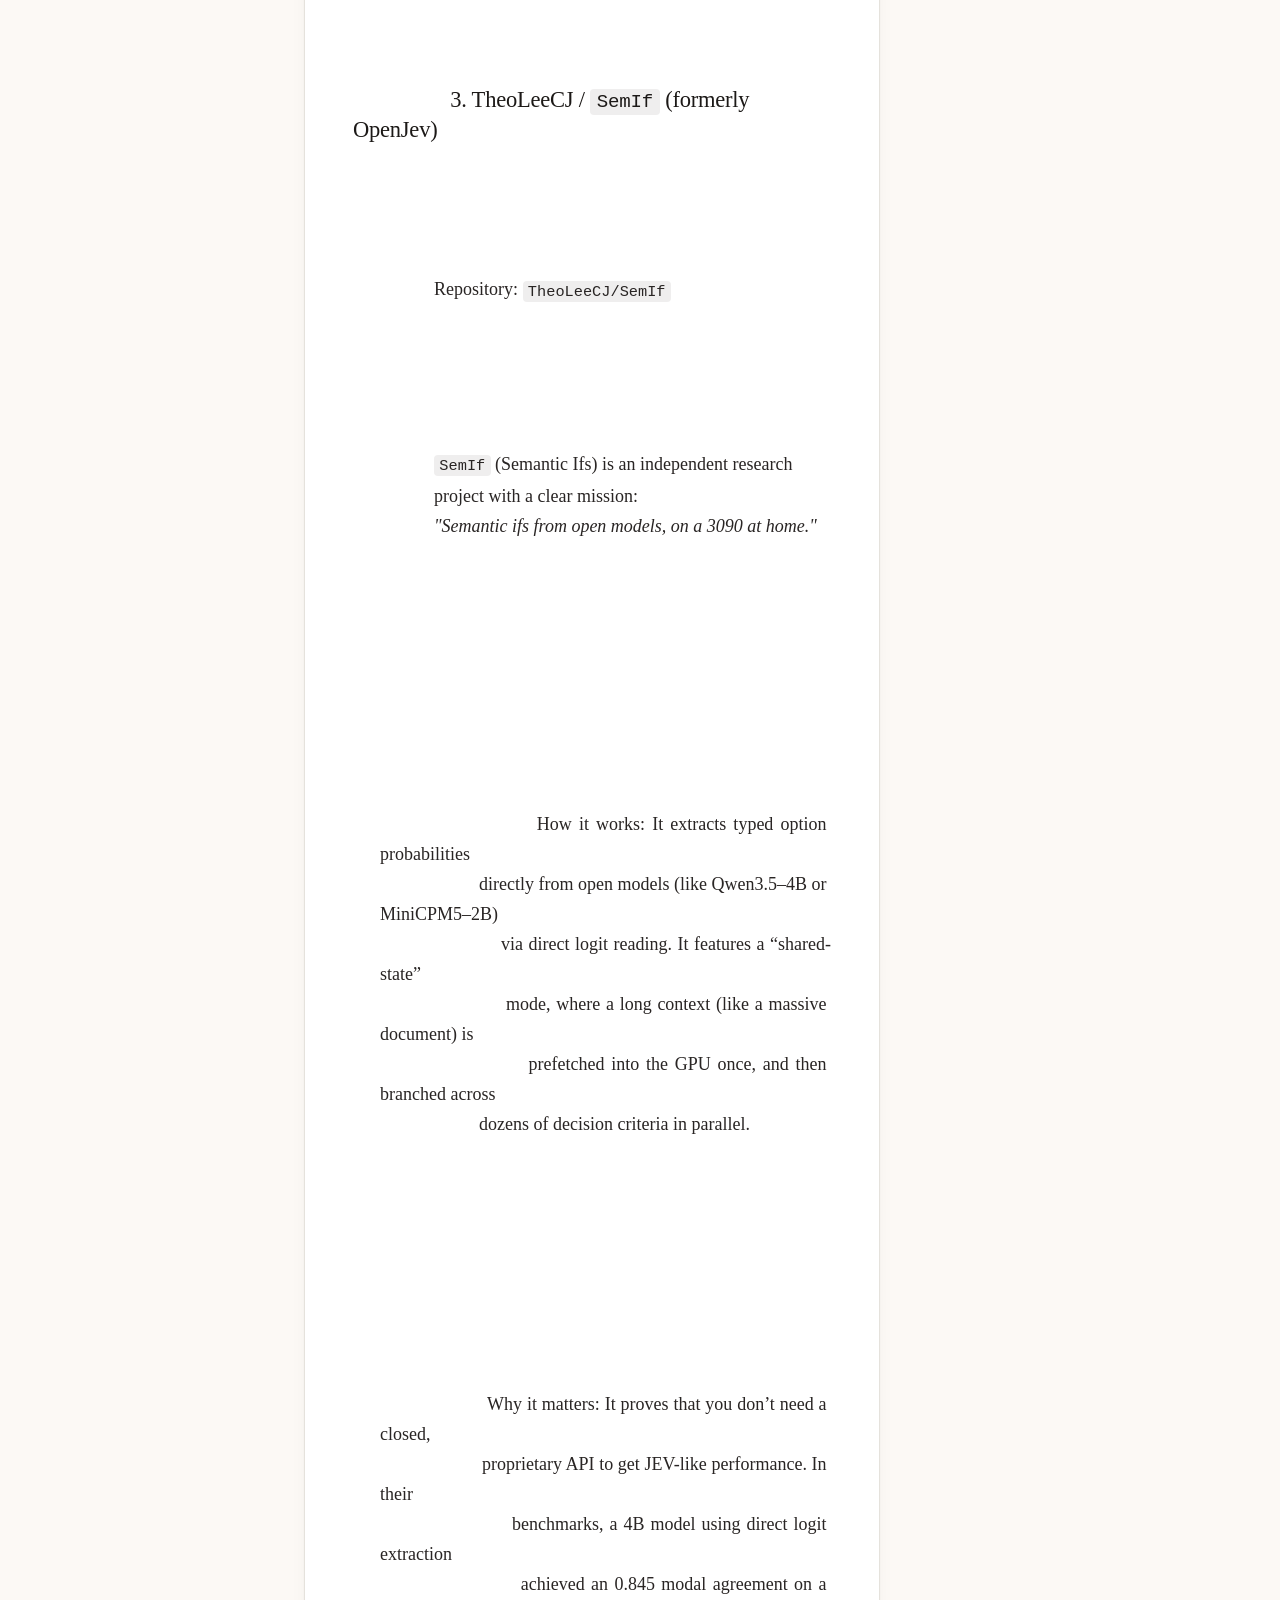
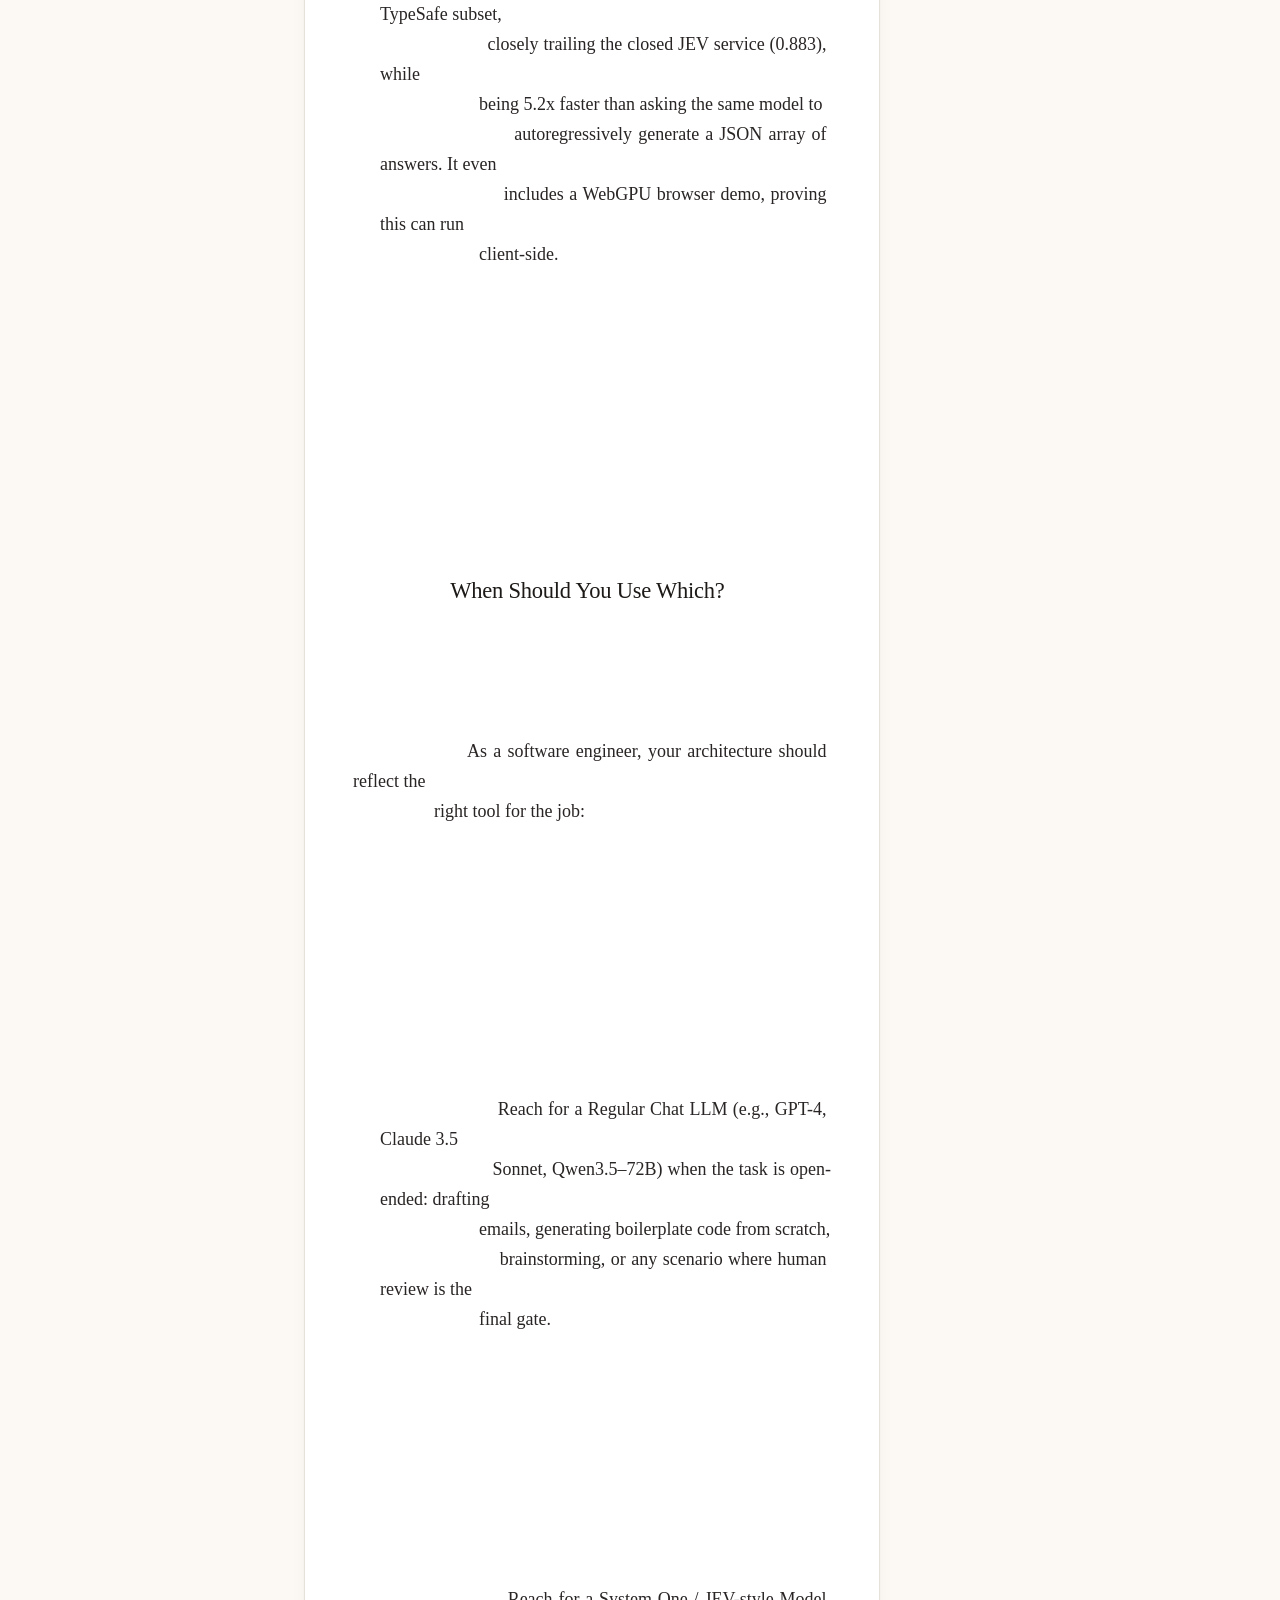
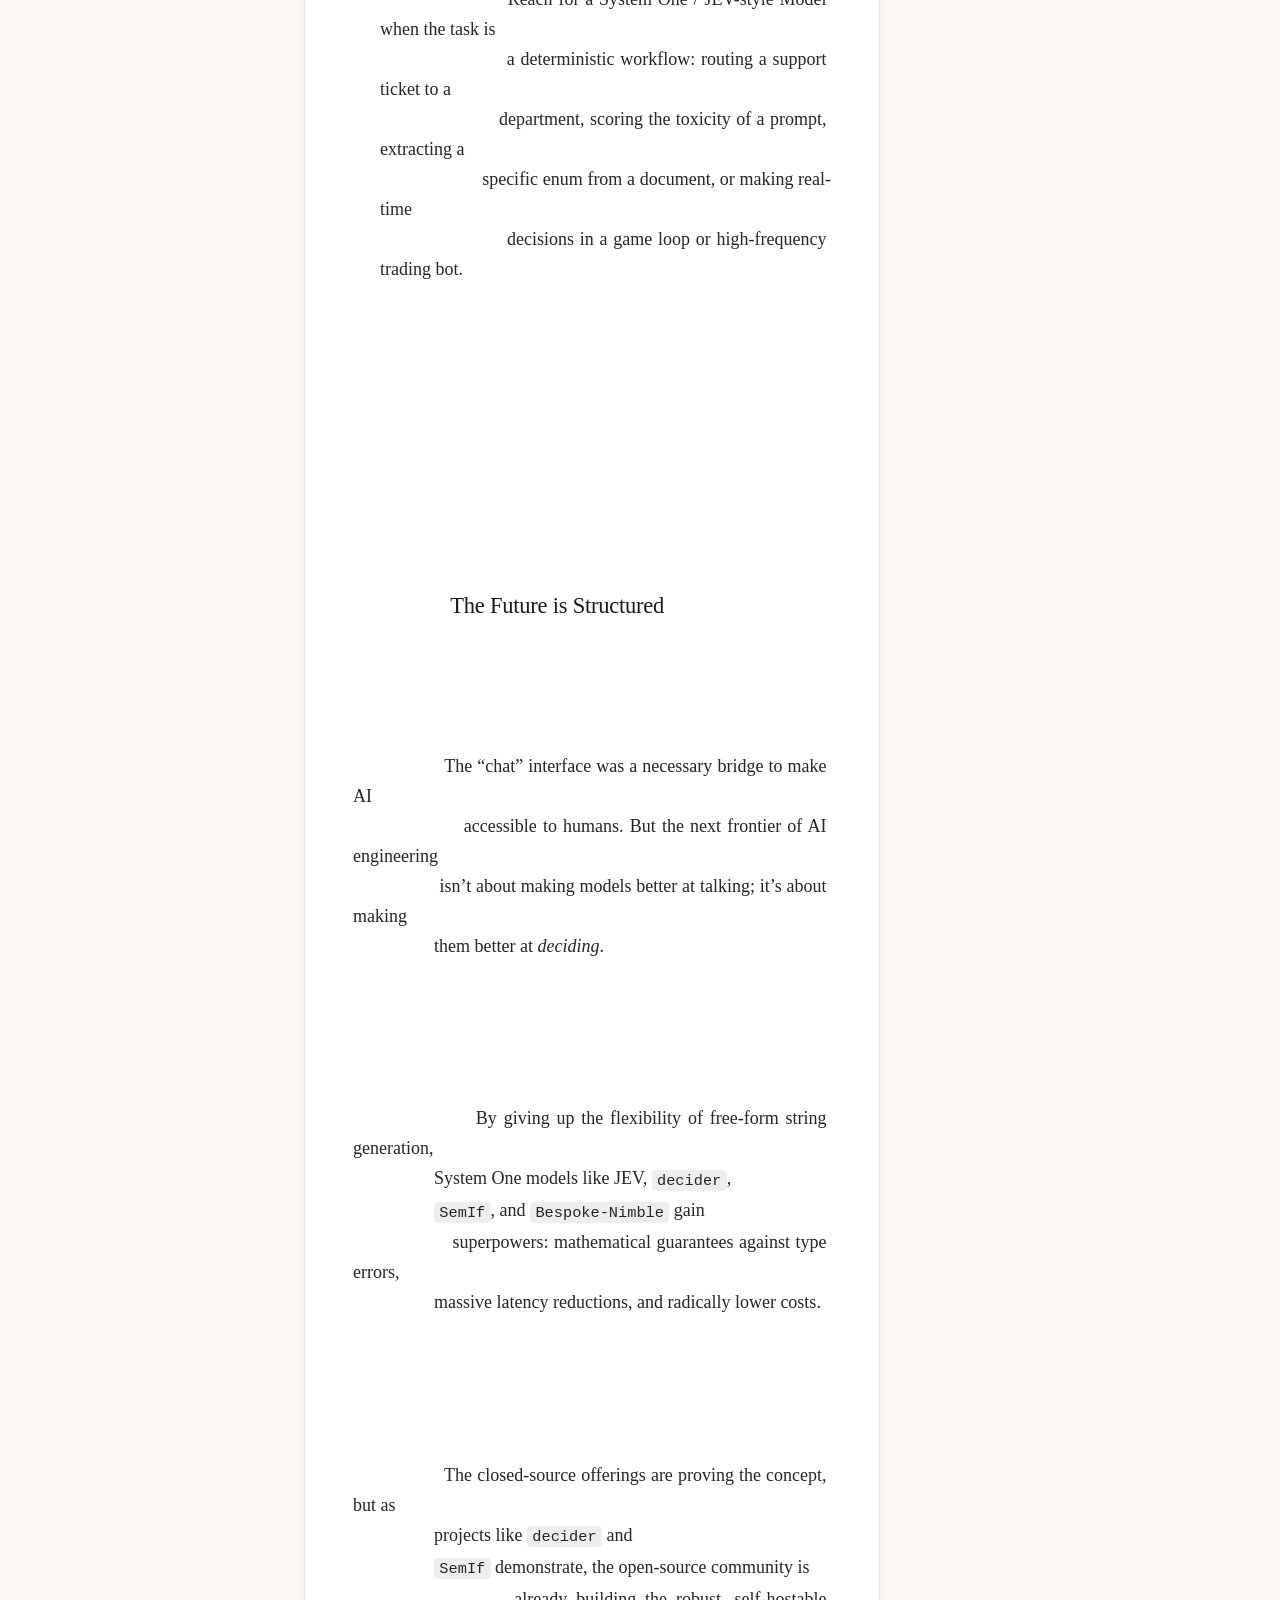
==== commit bf845e80: "misc" ====
--- a/app_editor.html
+++ b/app_editor.html
@@ -102,9 +102,7 @@
           class="group flex items-center justify-between rounded-lg px-3 py-2 transition-colors hover:bg-hover"
         >
           <span class="flex min-w-0 items-center gap-2.5">
-            <span
-              class="flex h-8 w-8 shrink-0 items-center justify-center rounded-lg bg-primary text-on-primary"
-            >
+            <span class="">
               <img src="/static/logo.png" />
             </span>
             <span class="flex min-w-0 flex-col">
@@ -119,8 +117,7 @@
           </span>
           <span
             class="material-symbols-outlined text-base text-faint transition-colors group-hover:text-muted"
-            >unfold_more</span
-          >
+          ></span>
         </a>
       </div>
 
